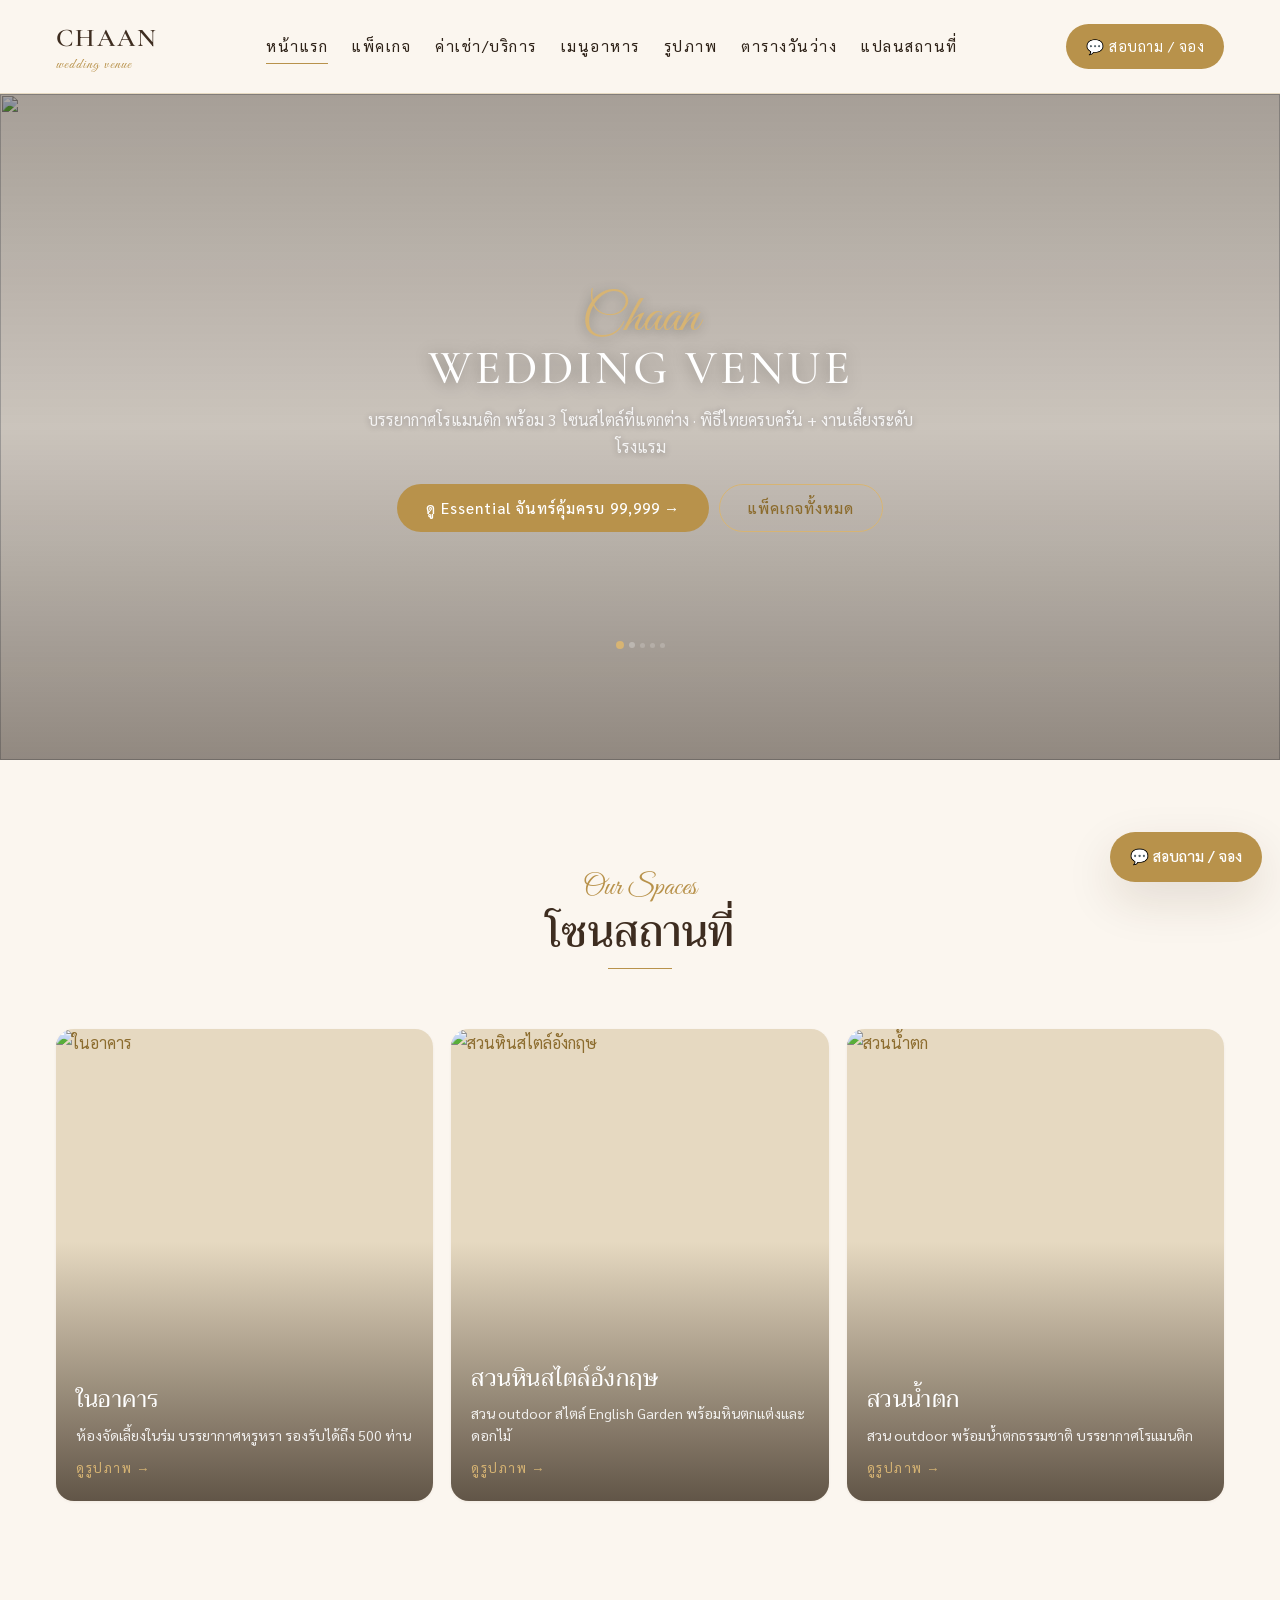
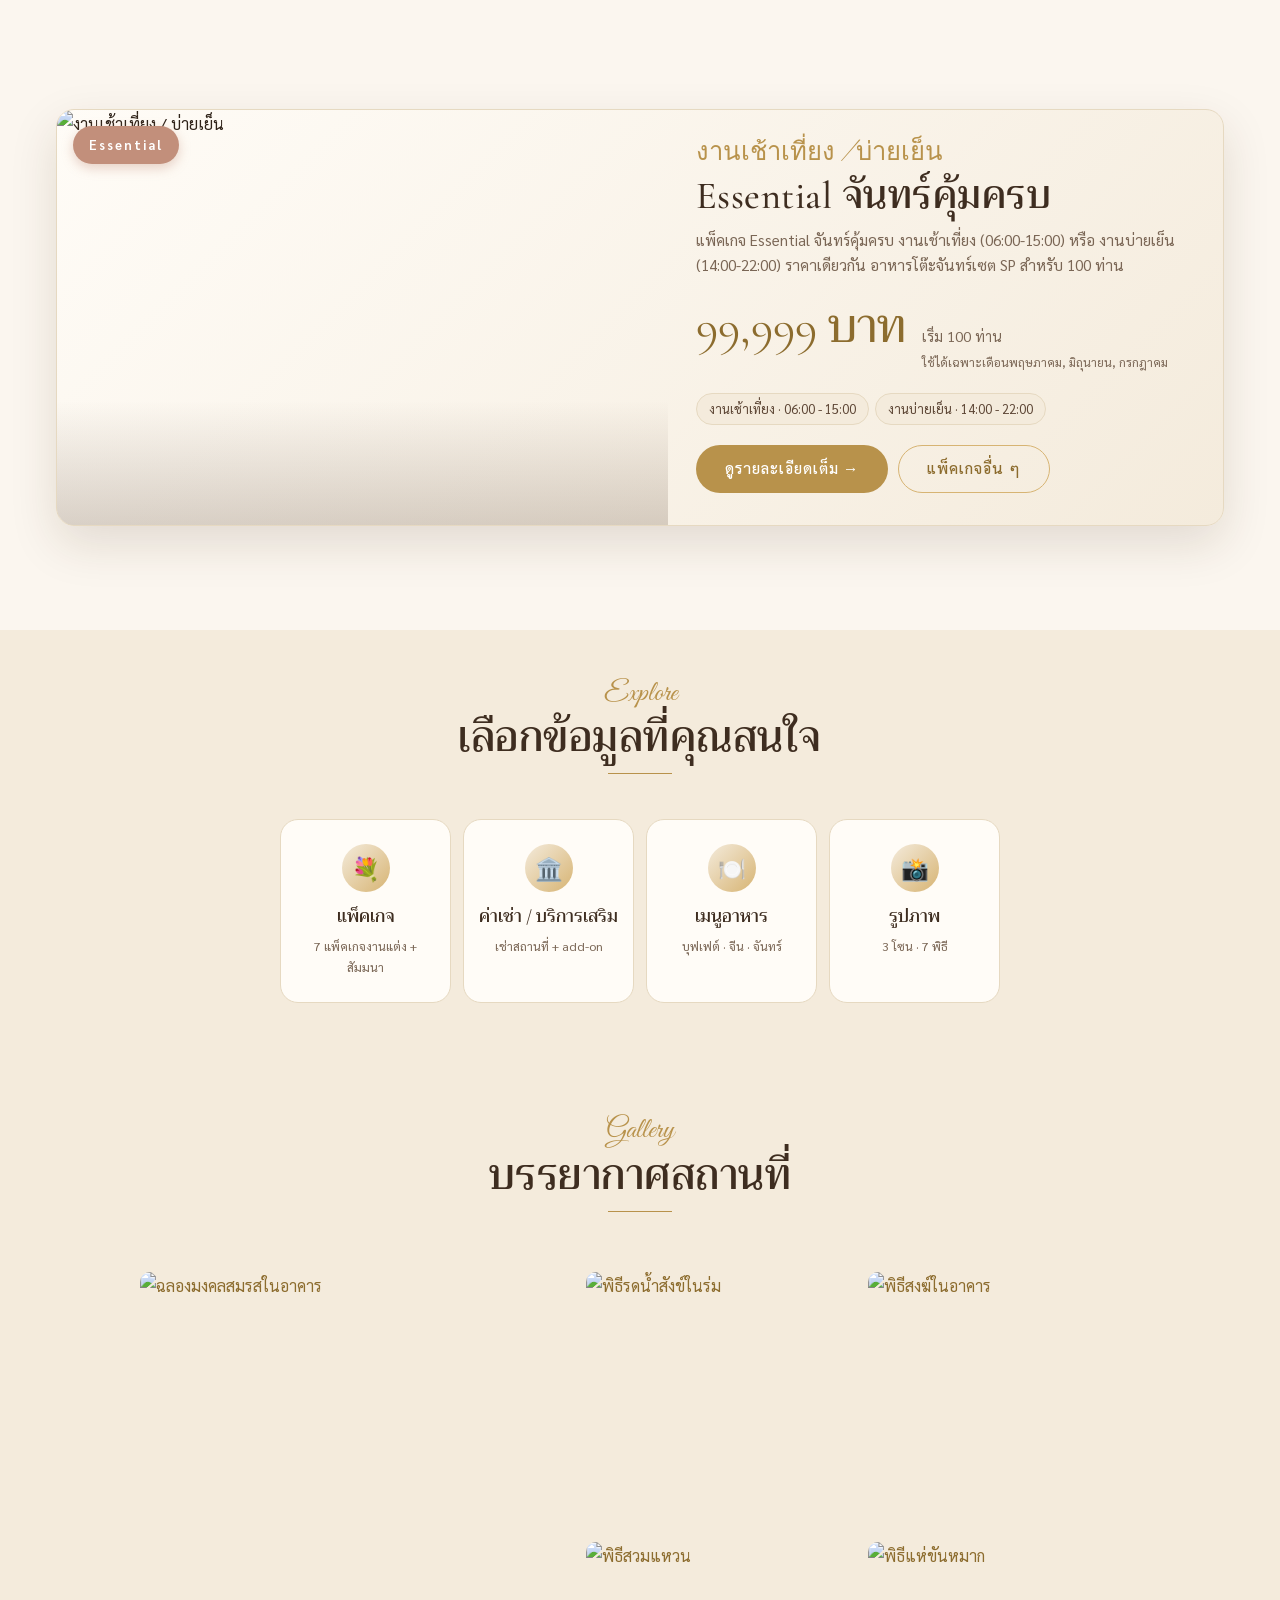
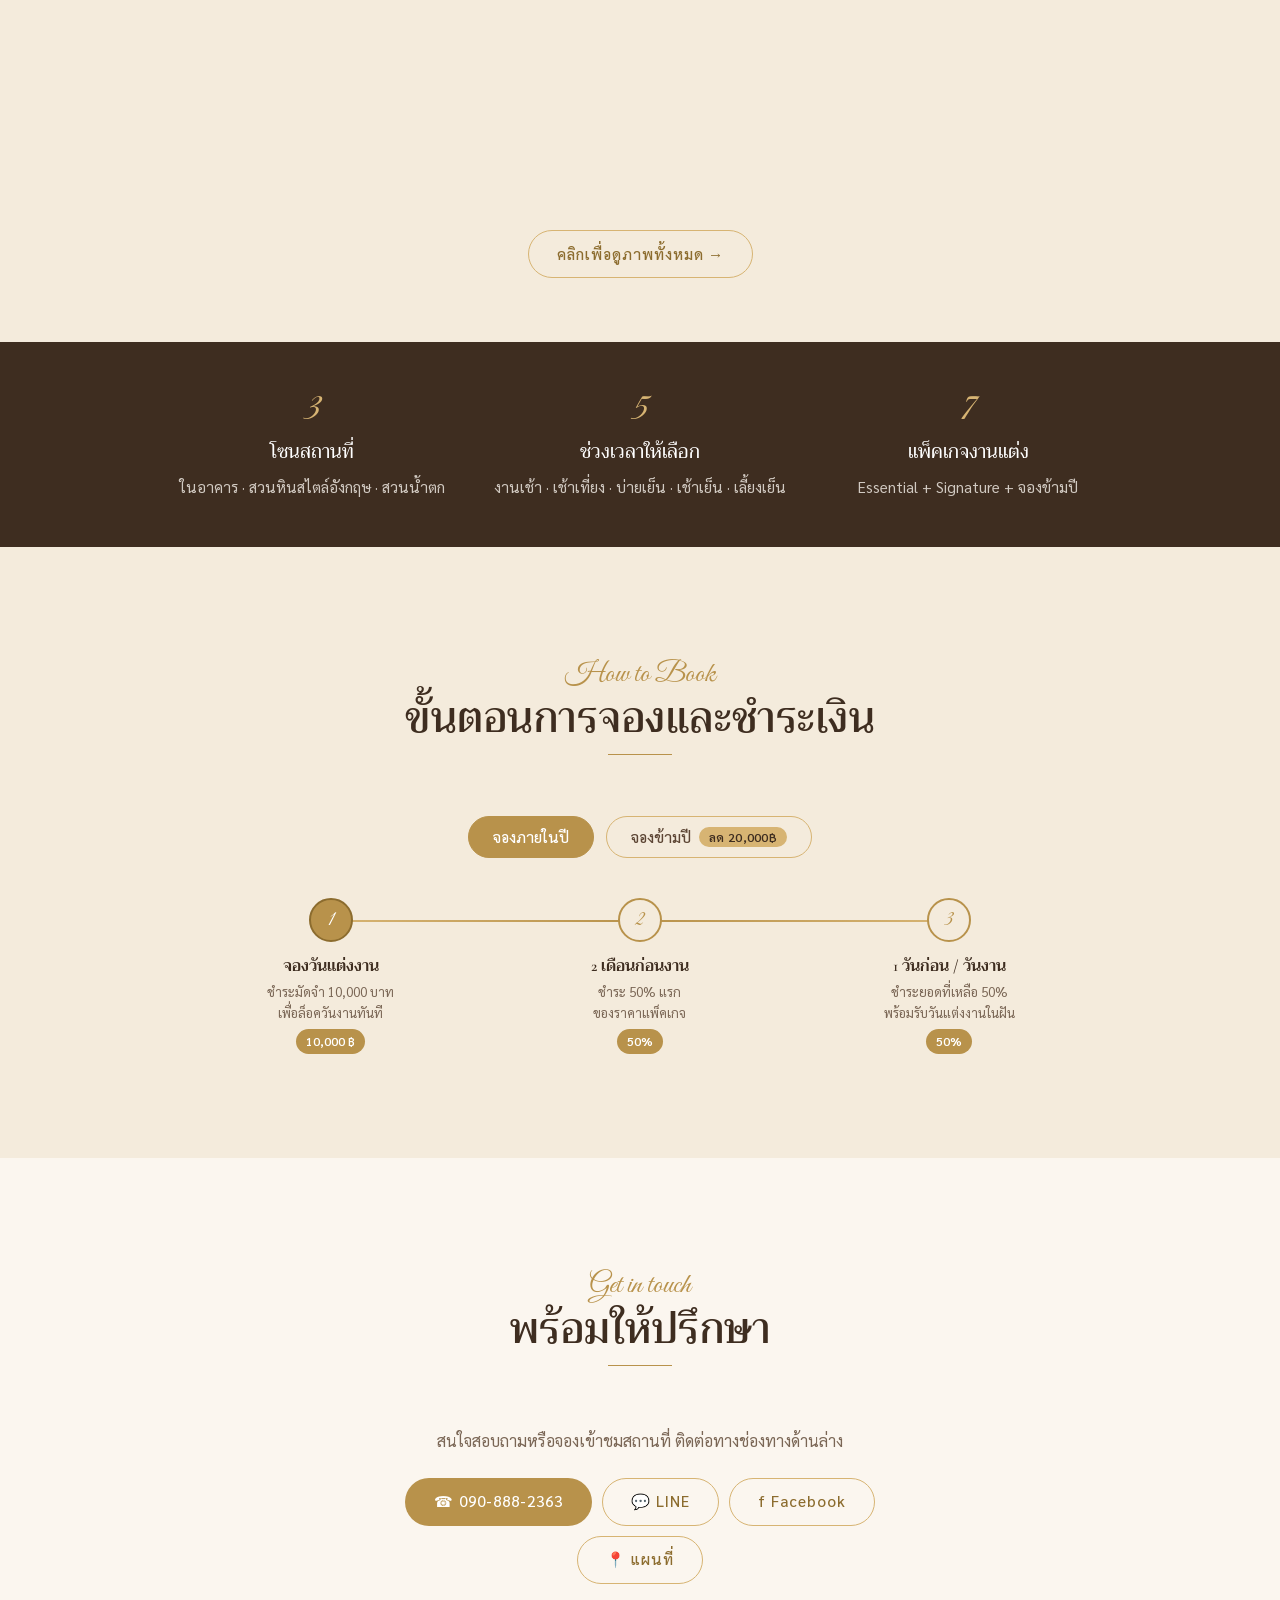
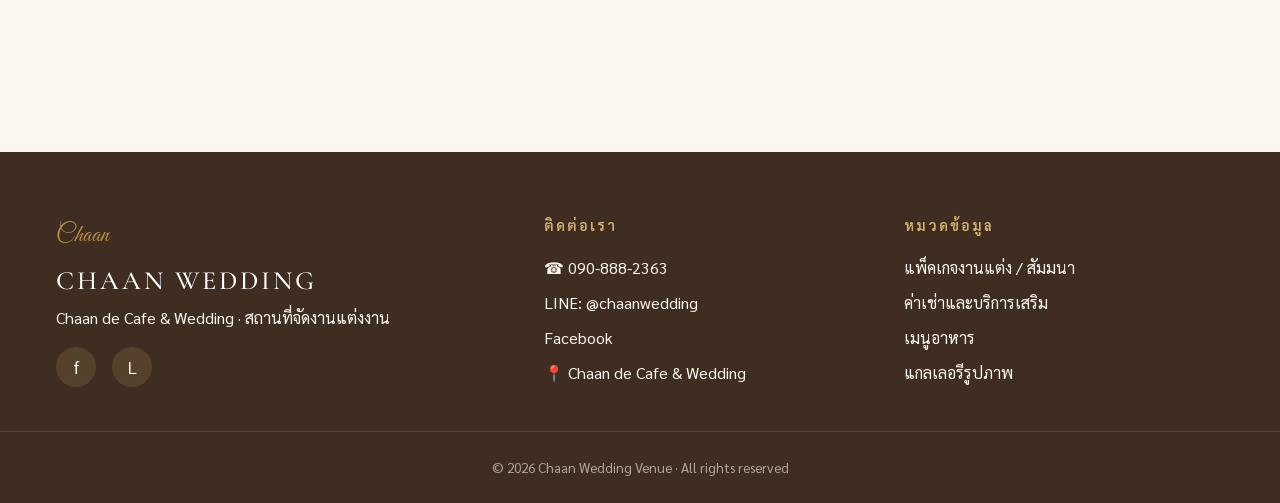
==== index.html @ 17ed9dbc "feat: round 2 — compare table mobile scroll, taller detail hero on mobile, radius tokens, bump v=202" ====
<!doctype html>
<html lang="th" data-base="./">
<head>
<meta charset="utf-8">
<meta name="viewport" content="width=device-width, initial-scale=1">
<title>Chaan Wedding — สถานที่จัดงานแต่งงาน</title>
<meta name="description" content="Chaan de Cafe &amp; Wedding · สถานที่จัดงานแต่งงาน 3 โซน · Essential จันทร์คุ้มครบ 99,999 บาท">
<link rel="preconnect" href="https://fonts.googleapis.com">
<link rel="preconnect" href="https://fonts.gstatic.com" crossorigin>
<link href="https://fonts.googleapis.com/css2?family=Cormorant+Garamond:wght@400;500;600&family=Great+Vibes&family=Sarabun:wght@300;400;500;600&family=Trirong:wght@400;500;600&display=swap" rel="stylesheet">
<link rel="stylesheet" href="./css/style.css?v=20260611b">
<style>
  /* ─── Hero carousel ─── */
  .hero-mini {
    padding: 0;
    text-align: center;
    position: relative;
    overflow: hidden;
    min-height: clamp(520px, 74vh, 700px);
    display: flex;
    flex-direction: column;
    align-items: center;
    justify-content: center;
  }
  /* Carousel track (full bleed behind content) */
  .hero-carousel {
    position: absolute;
    inset: 0;
    z-index: 0;
  }
  .hero-carousel__slides {
    display: flex;
    height: 100%;
    transition: transform 0.7s cubic-bezier(0.4, 0, 0.2, 1);
    will-change: transform;
  }
  .hero-carousel__slide {
    flex: 0 0 100%;
    height: 100%;
    position: relative;
  }
  .hero-carousel__slide img {
    width: 100%; height: 100%;
    object-fit: cover;
    display: block;
    pointer-events: none;
    user-select: none;
  }
  /* Dark overlay so text stays readable */
  .hero-carousel::after {
    content: "";
    position: absolute;
    inset: 0;
    background: linear-gradient(180deg,
      rgba(30,18,8,0.38) 0%,
      rgba(30,18,8,0.22) 50%,
      rgba(30,18,8,0.48) 100%);
    pointer-events: none;
    z-index: 1;
  }
  /* Content layer */
  .hero-mini__content {
    position: relative;
    z-index: 2;
    max-width: 720px;
    margin: 0 auto;
    padding: clamp(80px, 12vh, 110px) 16px clamp(88px, 13vh, 120px);
  }
  .hero-mini__script {
    font-family: var(--font-script);
    font-size: clamp(2.4rem, 6.5vw, 3.4rem);
    color: var(--color-gold-light);
    line-height: 1;
    margin-bottom: -8px;
    text-shadow: 0 2px 12px rgba(0,0,0,0.3);
  }
  .hero-mini h1 {
    font-size: clamp(2rem, 5vw, 3rem);
    letter-spacing: 3px;
    margin-bottom: 8px;
    color: #fff;
    text-shadow: 0 2px 16px rgba(0,0,0,0.35);
  }
  .hero-mini__sub {
    color: rgba(255,255,255,0.85);
    font-size: 1rem;
    max-width: 560px;
    margin: 0 auto 24px;
    text-shadow: 0 1px 6px rgba(0,0,0,0.3);
  }
  .hero-mini__ctas { display:flex; gap: 10px; justify-content: center; flex-wrap: wrap; }
  /* Dot indicators */
  .hero-dots {
    position: relative;
    z-index: 2;
    display: flex;
    justify-content: center;
    align-items: center;
    gap: 5px;
    padding-bottom: 22px;
    margin-top: -8px;
    pointer-events: none; /* clicks pass through to section swipe handler */
  }
  .hero-dot {
    display: block;
    border-radius: 50%;
    background: rgba(255,255,255,0.4);
    cursor: pointer;
    pointer-events: auto;
    border: none;
    padding: 0;
    transition: width 0.35s ease, height 0.35s ease,
                background 0.35s ease, opacity 0.35s ease;
    /* default = distance-2 (smallest) */
    width: 5px; height: 5px;
    opacity: 0.45;
  }
  .hero-dot[data-dist="1"] {
    width: 6px; height: 6px;
    opacity: 0.65;
  }
  .hero-dot[data-dist="0"] {
    width: 8px; height: 8px;
    background: var(--color-gold-light);
    opacity: 1;
  }

  /* ─── Gallery Preview Section ─── */
  .gallery-preview {
    background: var(--color-cream-warm);
    padding: 64px 16px;
  }
  .gallery-preview__grid {
    display: grid;
    gap: 10px;
    grid-template-columns: 1fr 1fr;
    grid-template-rows: 190px 190px;
    max-width: 1000px;
    margin: 32px auto 28px;
  }
  @media (min-width: 640px) {
    .gallery-preview__grid {
      grid-template-columns: 1.6fr 1fr 1fr;
      grid-template-rows: 260px 260px;
    }
  }
  .gallery-preview__item {
    border-radius: var(--radius-md);
    overflow: hidden;
    position: relative;
    cursor: pointer;
  }
  .gallery-preview__item img {
    width: 100%; height: 100%;
    object-fit: cover;
    display: block;
    transition: transform 0.4s ease;
  }
  .gallery-preview__item:hover img { transform: scale(1.05); }
  /* First item spans 2 rows on desktop */
  @media (min-width: 640px) {
    .gallery-preview__item:first-child { grid-row: span 2; }
  }
  .gallery-preview__cta {
    text-align: center;
  }

  /* FEATURED PACKAGE SPOTLIGHT */
  .hot-promo {
    background: linear-gradient(135deg, var(--color-ivory) 0%, var(--color-cream-warm) 100%);
    color: var(--color-text);
    border: 1px solid var(--color-line);
    border-radius: var(--radius-lg);
    overflow: hidden;
    display: grid;
    grid-template-columns: 1fr;
    box-shadow: var(--shadow-lg);
    position: relative;
  }
  .hot-promo__badge {
    position: absolute;
    top: 16px;
    left: 16px;
    z-index: 3;
    background: var(--color-rose);
    color: #fff;
    padding: 8px 16px;
    border-radius: 999px;
    font-size: 0.8rem;
    font-weight: 700;
    letter-spacing: 2px;
    box-shadow: 0 4px 12px rgba(194, 143, 123, 0.4);
  }
  .hot-promo__img { aspect-ratio: 16/10; position: relative; }
  .hot-promo__img img { width: 100%; height: 100%; object-fit: cover; display: block; }
  .hot-promo__img::after {
    content: "";
    position: absolute;
    inset: 0;
    background: linear-gradient(180deg, rgba(92,69,52,0) 70%, rgba(92,69,52,0.22) 100%);
  }
  .hot-promo__body {
    padding: 32px 28px;
    display: flex;
    flex-direction: column;
    justify-content: center;
  }
  .hot-promo__eyebrow {
    font-family: var(--font-script);
    color: var(--color-gold);
    font-size: 1.6rem;
    line-height: 1;
    margin-bottom: 4px;
  }
  .hot-promo__title {
    font-family: var(--font-serif);
    font-size: clamp(1.6rem, 4vw, 2.4rem);
    margin: 0 0 8px;
    color: var(--color-brown-dark);
  }
  .hot-promo__sub {
    color: var(--color-text-muted);
    margin: 0 0 16px;
    font-size: 0.95rem;
  }
  .hot-promo__price-row {
    display: flex;
    align-items: baseline;
    gap: 16px;
    margin: 8px 0 20px;
    flex-wrap: wrap;
  }
  .hot-promo__price {
    font-family: var(--font-serif);
    font-size: clamp(2rem, 5vw, 3rem);
    color: var(--color-gold-dark);
    line-height: 1;
  }
  .hot-promo__price-meta {
    font-size: 0.9rem;
    color: var(--color-text-muted);
  }
  .hot-promo__pills {
    display: flex;
    flex-wrap: wrap;
    gap: 6px;
    margin-bottom: 20px;
  }
  .hot-promo__pill {
    background: var(--color-cream-warm);
    border: 1px solid var(--color-line);
    padding: 4px 12px;
    border-radius: 999px;
    font-size: 0.8rem;
    color: var(--color-brown);
  }
  .hot-promo__ctas { display: flex; gap: 10px; flex-wrap: wrap; }
  @media (min-width: 720px) { .hot-promo { grid-template-columns: 1.1fr 1fr; } .hot-promo__img { aspect-ratio: auto; } }

  /* Category cards (minimal) */
  .cat-grid {
    display: grid;
    grid-template-columns: 1fr 1fr;
    gap: 12px;
    max-width: 720px;
    margin: 0 auto;
  }
  @media (min-width: 720px) { .cat-grid { grid-template-columns: repeat(4, 1fr); } }
  .cat-card {
    display: flex;
    flex-direction: column;
    align-items: center;
    text-align: center;
    padding: 24px 14px;
    background: var(--color-ivory);
    border: 1px solid var(--color-line);
    border-radius: var(--radius-lg);
    transition: all 0.2s ease;
    text-decoration: none;
    color: inherit;
  }
  .cat-card:hover {
    transform: translateY(-3px);
    border-color: var(--color-gold);
    box-shadow: var(--shadow-md);
    color: inherit;
  }
  .cat-card__icon {
    width: 48px; height: 48px;
    display: inline-flex;
    align-items: center;
    justify-content: center;
    background: linear-gradient(135deg, var(--color-cream-warm), var(--color-gold-light));
    border-radius: 50%;
    color: var(--color-brown-dark);
    font-size: 1.4rem;
    margin-bottom: 10px;
  }
  .cat-card__title { font-family: var(--font-serif); font-size: 1.1rem; font-weight: 500; color: var(--color-brown-dark); margin-bottom: 4px; }
  .cat-card__hint { font-size: 0.78rem; color: var(--color-text-muted); margin: 0; }

  .why-strip {
    background: var(--color-brown-dark);
    color: var(--color-cream);
    padding: 48px 16px;
  }
  .why-grid {
    max-width: 960px;
    margin: 0 auto;
    display: grid;
    grid-template-columns: 1fr;
    gap: 24px;
    text-align: center;
  }
  @media (min-width: 640px) { .why-grid { grid-template-columns: repeat(3, 1fr); } }
  .why-num { font-family: var(--font-script); color: var(--color-gold-light); font-size: 2.5rem; line-height: 1; margin-bottom: 6px; }
  .why-h { font-family: var(--font-serif); font-size: 1.2rem; color: #fff; margin-bottom: 6px; }
  .why-p { color: rgba(251, 246, 239, 0.78); font-size: 0.95rem; margin: 0; line-height: 1.6; }

  /* ---------- Booking Steps Timeline ---------- */
  .booking-steps-section { background: var(--color-cream-warm); }

  .booking-tabs {
    display: flex;
    justify-content: center;
    gap: 12px;
    margin-bottom: 40px;
    flex-wrap: wrap;
  }
  .booking-tab {
    display: inline-flex;
    align-items: center;
    gap: 8px;
    padding: 10px 24px;
    border-radius: 999px;
    border: 1.5px solid var(--color-gold-light);
    background: transparent;
    color: var(--color-brown);
    font-family: var(--font-sans);
    font-size: 0.95rem;
    font-weight: 500;
    cursor: pointer;
    transition: all 0.2s ease;
  }
  .booking-tab:hover { border-color: var(--color-gold); color: var(--color-gold-dark); }
  .booking-tab.active { background: var(--color-gold); border-color: var(--color-gold); color: #fff; }
  .tab-badge {
    display: inline-block;
    background: rgba(255,255,255,0.25);
    border-radius: 999px;
    padding: 2px 10px;
    font-size: 0.78rem;
    font-weight: 600;
  }
  .booking-tab:not(.active) .tab-badge { background: var(--color-gold-light); color: var(--color-brown-dark); }

  .booking-note {
    display: flex;
    align-items: flex-start;
    gap: 10px;
    background: rgba(184,146,75,0.10);
    border: 1px solid var(--color-gold-light);
    border-radius: 10px;
    padding: 14px 20px;
    margin-bottom: 40px;
    color: var(--color-brown-dark);
    font-size: 0.92rem;
    line-height: 1.6;
    max-width: 640px;
    margin-left: auto;
    margin-right: auto;
  }
  .booking-note-icon { font-size: 1.2rem; flex-shrink: 0; margin-top: 1px; }

  .timeline-steps {
    display: flex;
    align-items: flex-start;
    position: relative;
    gap: 0;
  }
  .timeline-steps::before {
    content: "";
    position: absolute;
    top: 22px;
    left: calc(100% / 6);
    right: calc(100% / 6);
    height: 2px;
    background: linear-gradient(90deg, var(--color-gold-light), var(--color-gold), var(--color-gold-light));
    z-index: 0;
  }
  .timeline-step {
    flex: 1;
    display: flex;
    flex-direction: column;
    align-items: center;
    text-align: center;
    position: relative;
    z-index: 1;
    padding: 0 8px;
  }
  .step-dot {
    width: 44px;
    height: 44px;
    border-radius: 50%;
    background: var(--color-cream-warm);
    border: 2px solid var(--color-gold);
    display: flex;
    align-items: center;
    justify-content: center;
    margin-bottom: 14px;
    flex-shrink: 0;
  }
  .step-dot span {
    font-family: var(--font-script);
    font-size: 1.3rem;
    color: var(--color-gold);
    line-height: 1;
  }
  .step-dot--highlight { background: var(--color-gold); border-color: var(--color-gold-dark); }
  .step-dot--highlight span { color: #fff; }
  .step-title {
    font-family: var(--font-serif);
    font-size: 1rem;
    color: var(--color-brown-dark);
    font-weight: 600;
    margin-bottom: 5px;
    line-height: 1.3;
  }
  .step-desc { font-size: 0.83rem; color: var(--color-text-muted); line-height: 1.55; }
  .step-tag {
    display: inline-block;
    margin-top: 6px;
    padding: 2px 10px;
    background: var(--color-gold);
    color: #fff;
    border-radius: 999px;
    font-size: 0.75rem;
    font-weight: 600;
  }

  @media (max-width: 639px) {
    .timeline-steps { flex-direction: column; align-items: stretch; }
    .timeline-steps::before {
      top: 0; bottom: 0; left: 22px; right: auto;
      width: 2px; height: auto;
    }
    .timeline-step {
      flex-direction: row;
      text-align: left;
      align-items: flex-start;
      gap: 16px;
      padding: 0 0 28px 0;
    }
    .step-dot { margin-bottom: 0; flex-shrink: 0; }
    .step-content { padding-top: 8px; }
  }
</style>
</head>
<body>

<div id="nav-mount"></div>

<!-- HERO -->
<section class="hero-mini" id="heroSection">
  <!-- Carousel (injected by JS) -->
  <div class="hero-carousel" id="heroCarousel" aria-hidden="true">
    <div class="hero-carousel__slides" id="heroSlides"></div>
  </div>
  <div class="hero-mini__content">
    <div class="hero-mini__script">Chaan</div>
    <h1>WEDDING VENUE</h1>
    <p class="hero-mini__sub" id="heroSub">Chaan de Cafe &amp; Wedding · สถานที่จัดงานแต่งงาน 3 โซน 3 บรรยากาศ</p>
    <div class="hero-mini__ctas">
      <a href="#promo" class="btn btn--primary">ดู Essential จันทร์คุ้มครบ 99,999 →</a>
      <a href="./packages/" class="btn btn--ghost">แพ็คเกจทั้งหมด</a>
    </div>
  </div>
  <!-- Dots -->
  <div class="hero-dots" id="heroDots"></div>
</section>

<!-- VENUE SPACES -->
<section class="section" id="venueSpacesSection" style="display:none;">
  <div class="container">
    <div class="section-title">
      <span class="eyebrow">Our Spaces</span>
      <h2>โซนสถานที่</h2>
    </div>
    <div class="venue-spaces" id="venueSpacesGrid"></div>
  </div>
</section>

<!-- FEATURED PACKAGE SPOTLIGHT -->
<section class="section" id="promo">
  <div class="container">
    <div id="featuredMount" class="loading">กำลังโหลดโปรโมชั่น...</div>
  </div>
</section>

<!-- QUICK NAVIGATION -->
<section class="section--tight" style="background: var(--color-cream-warm);">
  <div class="container">
    <div class="section-title" style="margin-bottom: 24px;">
      <span class="eyebrow">Explore</span>
      <h2>เลือกข้อมูลที่คุณสนใจ</h2>
    </div>
    <div class="cat-grid">
      <a href="./packages/" class="cat-card">
        <span class="cat-card__icon">💐</span>
        <div class="cat-card__title">แพ็คเกจ</div>
        <p class="cat-card__hint">7 แพ็คเกจงานแต่ง + สัมมนา</p>
      </a>
      <a href="./venue-fees.html" class="cat-card">
        <span class="cat-card__icon">🏛️</span>
        <div class="cat-card__title">ค่าเช่า / บริการเสริม</div>
        <p class="cat-card__hint">เช่าสถานที่ + add-on</p>
      </a>
      <a href="./menu/" class="cat-card">
        <span class="cat-card__icon">🍽️</span>
        <div class="cat-card__title">เมนูอาหาร</div>
        <p class="cat-card__hint">บุฟเฟต์ · จีน · จันทร์</p>
      </a>
      <a href="./gallery/" class="cat-card">
        <span class="cat-card__icon">📸</span>
        <div class="cat-card__title">รูปภาพ</div>
        <p class="cat-card__hint">3 โซน · 7 พิธี</p>
      </a>
    </div>
  </div>
</section>

<!-- GALLERY PREVIEW -->
<section class="gallery-preview">
  <div class="container">
    <div class="section-title">
      <span class="eyebrow">Gallery</span>
      <h2>บรรยากาศสถานที่</h2>
    </div>
    <div class="gallery-preview__grid" id="galleryPreviewGrid">
      <!-- Injected by JS -->
    </div>
    <div class="gallery-preview__cta">
      <a href="./gallery/" class="btn btn--ghost">คลิกเพื่อดูภาพทั้งหมด →</a>
    </div>
  </div>
</section>

<!-- WHY US -->
<section class="why-strip">
  <div class="why-grid">
    <div>
      <div class="why-num">3</div>
      <div class="why-h">โซนสถานที่</div>
      <p class="why-p">ในอาคาร · สวนหินสไตล์อังกฤษ · สวนน้ำตก</p>
    </div>
    <div>
      <div class="why-num">5</div>
      <div class="why-h">ช่วงเวลาให้เลือก</div>
      <p class="why-p">งานเช้า · เช้าเที่ยง · บ่ายเย็น · เช้าเย็น · เลี้ยงเย็น</p>
    </div>
    <div>
      <div class="why-num">7</div>
      <div class="why-h">แพ็คเกจงานแต่ง</div>
      <p class="why-p">Essential + Signature + จองข้ามปี</p>
    </div>
  </div>
</section>

<!-- BOOKING STEPS -->
<section class="section booking-steps-section">
  <div class="container" style="max-width: 960px;">
    <div class="section-title">
      <span class="eyebrow">How to Book</span>
      <h2>ขั้นตอนการจองและชำระเงิน</h2>
    </div>

    <!-- Tab switch -->
    <div class="booking-tabs">
      <button class="booking-tab active" data-tab="same-year">จองภายในปี</button>
      <button class="booking-tab" data-tab="cross-year">จองข้ามปี <span class="tab-badge">ลด 20,000฿</span></button>
    </div>

    <!-- จองภายในปี -->
    <div class="booking-timeline" id="tab-same-year">
      <div class="timeline-steps">
        <div class="timeline-step">
          <div class="step-dot step-dot--highlight"><span>1</span></div>
          <div class="step-content">
            <div class="step-title">จองวันแต่งงาน</div>
            <div class="step-desc">ชำระมัดจำ 10,000 บาท<br>เพื่อล็อควันงานทันที</div>
            <span class="step-tag">10,000 ฿</span>
          </div>
        </div>
        <div class="timeline-step">
          <div class="step-dot"><span>2</span></div>
          <div class="step-content">
            <div class="step-title">2 เดือนก่อนงาน</div>
            <div class="step-desc">ชำระ 50% แรก<br>ของราคาแพ็คเกจ</div>
            <span class="step-tag">50%</span>
          </div>
        </div>
        <div class="timeline-step">
          <div class="step-dot"><span>3</span></div>
          <div class="step-content">
            <div class="step-title">1 วันก่อน / วันงาน</div>
            <div class="step-desc">ชำระยอดที่เหลือ 50%<br>พร้อมรับวันแต่งงานในฝัน</div>
            <span class="step-tag">50%</span>
          </div>
        </div>
      </div>
    </div>

    <!-- จองข้ามปี -->
    <div class="booking-timeline" id="tab-cross-year" style="display:none;">
      <div class="booking-note">
        <span class="booking-note-icon">🎁</span>
        <span>จองปีนี้ จัดงานปีหน้า — รับส่วนลดพิเศษ <strong>20,000 บาท</strong> สำหรับแพ็คเกจมาตรฐาน (All Year Long) ทุกรูปแบบ</span>
      </div>
      <div class="timeline-steps">
        <div class="timeline-step">
          <div class="step-dot step-dot--highlight"><span>1</span></div>
          <div class="step-content">
            <div class="step-title">จองวันแต่งงาน</div>
            <div class="step-desc">ชำระมัดจำ 10,000 บาท<br>เพื่อล็อควันงานทันที</div>
            <span class="step-tag">10,000 ฿</span>
          </div>
        </div>
        <div class="timeline-step">
          <div class="step-dot"><span>2</span></div>
          <div class="step-content">
            <div class="step-title">2 เดือนหลังจากจอง</div>
            <div class="step-desc">ชำระ 25%<br>ของราคาแพ็คเกจ</div>
            <span class="step-tag">25%</span>
          </div>
        </div>
        <div class="timeline-step">
          <div class="step-dot"><span>3</span></div>
          <div class="step-content">
            <div class="step-title">2 เดือนก่อนงาน</div>
            <div class="step-desc">ชำระอีก 25%<br>ของราคาแพ็คเกจ</div>
            <span class="step-tag">25%</span>
          </div>
        </div>
        <div class="timeline-step">
          <div class="step-dot"><span>4</span></div>
          <div class="step-content">
            <div class="step-title">1 วันก่อน / วันงาน</div>
            <div class="step-desc">ชำระยอดที่เหลือ 50%<br>พร้อมรับวันแต่งงานในฝัน</div>
            <span class="step-tag">50%</span>
          </div>
        </div>
      </div>
    </div>
  </div>
</section>

<!-- FINAL CTA -->
<section class="section text-center">
  <div class="container" style="max-width: 600px;">
    <div class="section-title">
      <span class="eyebrow">Get in touch</span>
      <h2>พร้อมให้ปรึกษา</h2>
    </div>
    <p style="color: var(--color-text-muted); margin-bottom: 24px;">สนใจสอบถามหรือจองเข้าชมสถานที่ ติดต่อทางช่องทางด้านล่าง</p>
    <div id="finalCtas" style="display:flex; gap:10px; justify-content:center; flex-wrap:wrap;"></div>
  </div>
</section>

<div id="footer-mount"></div>

<script src="./js/common.js?v=20260611b"></script>
<script>
(async function() {
  const data = await CW.mountChrome('home');
  if (!data) return;

  if (data.site?.description) document.getElementById('heroSub').textContent = data.site.description;

  // ── Hero carousel ──
  const allPhotos = data.gallery?.photos || [];
  // Shuffle
  const shuffled = [...allPhotos].sort(() => Math.random() - 0.5);
  const heroPhotos = shuffled.length ? shuffled : [];
  const slidesEl = document.getElementById('heroSlides');
  const dotsEl = document.getElementById('heroDots');
  const MAX_DOTS = 5;
  let heroIdx = 0;
  let heroTimer = null;

  if (heroPhotos.length > 0) {
    // Build slides
    slidesEl.innerHTML = heroPhotos.map(p => `
      <div class="hero-carousel__slide">
        <img src="${CW.escape(p.url)}" alt="${CW.escape(p.caption || '')}" loading="lazy" style="${CW.imgStyle(p)}">
      </div>
    `).join('');

    // Build exactly 5 dot elements (or fewer if < 5 photos)
    const dotCount = Math.min(MAX_DOTS, heroPhotos.length);
    dotsEl.innerHTML = Array.from({ length: dotCount }, (_, i) =>
      `<span class="hero-dot" data-dist="2" data-i="${i}" role="button" aria-label="ภาพที่ ${i+1}"></span>`
    ).join('');

    function updateDots(idx) {
      const total = heroPhotos.length;
      const dc = Math.min(MAX_DOTS, total);
      // Sliding window: keep active dot as centered as possible
      const half = Math.floor(dc / 2);
      let winStart = idx - half;
      winStart = Math.max(0, Math.min(winStart, total - dc));

      dotsEl.querySelectorAll('.hero-dot').forEach((d, di) => {
        const mappedIdx = winStart + di;
        const dist = Math.abs(mappedIdx - idx);
        d.dataset.i = mappedIdx;
        d.dataset.dist = Math.min(dist, 2); // 0=active, 1=adjacent, 2=far
      });
    }

    function goTo(idx) {
      heroIdx = (idx + heroPhotos.length) % heroPhotos.length;
      slidesEl.style.transform = `translateX(-${heroIdx * 100}%)`;
      updateDots(heroIdx);
    }

    dotsEl.addEventListener('click', (e) => {
      const d = e.target.closest('.hero-dot');
      if (!d) return;
      clearInterval(heroTimer);
      goTo(Number(d.dataset.i));
      heroTimer = setInterval(() => goTo(heroIdx + 1), 4500);
    });

    // Auto-advance
    heroTimer = setInterval(() => goTo(heroIdx + 1), 4500);
    goTo(0);

    // ── Swipe / drag support (attached to heroSection so content overlay doesn't block) ──
    const heroSection = document.getElementById('heroSection');
    let touchStartX = 0;
    let touchStartY = 0;
    let isDragging = false;

    heroSection.addEventListener('touchstart', (e) => {
      touchStartX = e.touches[0].clientX;
      touchStartY = e.touches[0].clientY;
      isDragging = false;
    }, { passive: true });

    heroSection.addEventListener('touchmove', (e) => {
      if (!isDragging) {
        const dx = Math.abs(e.touches[0].clientX - touchStartX);
        const dy = Math.abs(e.touches[0].clientY - touchStartY);
        if (dx > dy && dx > 8) isDragging = true;
      }
    }, { passive: true });

    heroSection.addEventListener('touchend', (e) => {
      const dx = e.changedTouches[0].clientX - touchStartX;
      if (isDragging && Math.abs(dx) > 40) {
        clearInterval(heroTimer);
        goTo(heroIdx + (dx < 0 ? 1 : -1));
        heroTimer = setInterval(() => goTo(heroIdx + 1), 4500);
      }
      isDragging = false;
    }, { passive: true });

    // Mouse drag support (desktop)
    let mouseStartX = 0;
    let mouseDown = false;
    heroSection.addEventListener('mousedown', (e) => { mouseStartX = e.clientX; mouseDown = true; });
    heroSection.addEventListener('mouseup', (e) => {
      if (!mouseDown) return;
      mouseDown = false;
      const dx = e.clientX - mouseStartX;
      if (Math.abs(dx) > 40) {
        clearInterval(heroTimer);
        goTo(heroIdx + (dx < 0 ? 1 : -1));
        heroTimer = setInterval(() => goTo(heroIdx + 1), 4500);
      }
    });
    heroSection.addEventListener('mouseleave', () => { mouseDown = false; });
  } else {
    // Fallback: plain gradient background (hide carousel)
    document.getElementById('heroCarousel').style.display = 'none';
    document.getElementById('heroSection').style.background = 'linear-gradient(180deg, #FFFCF7 0%, #FBF6EF 60%, #F4EBDC 100%)';
    document.querySelector('.hero-mini__script').style.color = 'var(--color-gold)';
    document.querySelector('.hero-mini h1').style.color = 'var(--color-brown-dark)';
    document.querySelector('.hero-mini__sub').style.color = 'var(--color-text-muted)';
  }

  // ── Gallery Preview Section ──
  const previewGrid = document.getElementById('galleryPreviewGrid');
  if (previewGrid && allPhotos.length > 0) {
    const previewPhotos = allPhotos.slice(0, 5);
    previewGrid.innerHTML = previewPhotos.map(p => `
      <a href="./gallery/" class="gallery-preview__item">
        <img src="${CW.escape(p.url)}" alt="${CW.escape(p.caption || 'บรรยากาศสถานที่')}" loading="lazy" style="${CW.imgStyle(p)}">
      </a>
    `).join('');
  } else if (previewGrid) {
    previewGrid.closest('section').style.display = 'none';
  }

  // ── Venue spaces (from gallery zones) ──
  const zoneDefs = data.gallery?.zones || [];
  const zoneGrid = document.getElementById('venueSpacesGrid');
  if (zoneGrid && zoneDefs.length) {
    const zoneCards = zoneDefs.map(z => {
      const photo = allPhotos.find(p => p.zone === z.id);
      if (!photo) return '';
      return `
        <a href="./gallery/?zone=${encodeURIComponent(z.id)}" class="venue-space">
          <img src="${CW.escape(photo.url)}" alt="${CW.escape(z.name)}" loading="lazy" style="${CW.imgStyle(photo)}">
          <div class="venue-space__overlay">
            <div class="venue-space__name">${CW.escape(z.name)}</div>
            <p class="venue-space__desc">${CW.escape(z.description || '')}</p>
            <span class="venue-space__link">ดูรูปภาพ →</span>
          </div>
        </a>`;
    }).join('');
    if (zoneCards.trim()) {
      zoneGrid.innerHTML = zoneCards;
      document.getElementById('venueSpacesSection').style.display = '';
    }
  }

  // Featured = the 99,999 promo by default
  const featuredId = data.featuredPackageId;
  const all = [...(data.packages?.wedding || []), ...(data.packages?.seminar || [])];
  const featured = all.find(p => p.id === featuredId) || all[0];
  const featuredMount = document.getElementById('featuredMount');
  if (featured) {
    const cat = CW.findPackageCategory(data, featured.id);
    const primarySlot = featured.availableTimeSlots?.[0] || data.timeSlots?.[cat]?.[0]?.id;
    const season = featured.season === 'low' ? 'low' : 'high';
    const price = featured.basePricing?.[primarySlot]?.[season] ?? 0;
    const guestBase = featured.guestBase || 100;
    const slots = (data.timeSlots?.[cat] || []).filter(s => (featured.availableTimeSlots || []).includes(s.id));

    const isSignature = featured.tier === 'signature' || featured.id.startsWith('signature_');
    const tierLabel = isSignature ? 'Signature \u0E08\u0E31\u0E19\u0E17\u0E23\u0E4C\u0E04\u0E23\u0E1A\u0E40\u0E04\u0E23\u0E37\u0E48\u0E2D\u0E07' : 'Essential \u0E08\u0E31\u0E19\u0E17\u0E23\u0E4C\u0E04\u0E38\u0E49\u0E21\u0E04\u0E23\u0E1A';

    featuredMount.classList.remove('loading');
    featuredMount.innerHTML = `
      <div class="hot-promo">
        <span class="hot-promo__badge">${isSignature ? 'Signature' : 'Essential'}</span>
        <div class="hot-promo__img"><img src="${CW.escape(featured.image)}" alt="${CW.escape(featured.name)}" style="${CW.imgStyle(featured)}"></div>
        <div class="hot-promo__body">
          <span class="hot-promo__eyebrow">${CW.escape(featured.name)}</span>
          <h2 class="hot-promo__title">${tierLabel}</h2>
          <p class="hot-promo__sub">${CW.escape(featured.longDescription || featured.shortDescription || '')}</p>
          <div class="hot-promo__price-row">
            <div class="hot-promo__price">${CW.fmtBaht(price)}</div>
            <div class="hot-promo__price-meta">
              เริ่ม ${guestBase} ท่าน<br>
              <small>${CW.escape(featured.notes || '').split('·')[0]}</small>
            </div>
          </div>
          <div class="hot-promo__pills">
            ${slots.map(s => `<span class="hot-promo__pill">${CW.escape(s.name)} · ${CW.escape(s.hours)}</span>`).join('')}
          </div>
          <div class="hot-promo__ctas">
            <a href="./packages/detail.html?id=${encodeURIComponent(featured.id)}" class="btn btn--primary">ดูรายละเอียดเต็ม →</a>
            <a href="./packages/" class="btn btn--ghost">แพ็คเกจอื่น ๆ</a>
          </div>
        </div>
      </div>
    `;
  } else {
    featuredMount.innerHTML = '<div class="empty-state">ยังไม่มีโปรโมชั่น</div>';
  }

  // Final CTAs
  const c = data.site?.contact || {};
  const ctas = [];
  if (c.phone) ctas.push(`<a href="tel:${CW.escape(c.phone.replace(/[^\d+]/g, ''))}" class="btn btn--primary">☎ ${CW.escape(c.phone)}</a>`);
  if (c.line) {
    const url = c.line.startsWith('http') ? c.line : `https://line.me/R/ti/p/${encodeURIComponent(c.line)}`;
    ctas.push(`<a href="${CW.escape(url)}" class="btn btn--ghost" target="_blank">💬 LINE</a>`);
  }
  if (c.facebook) ctas.push(`<a href="${CW.escape(c.facebook)}" class="btn btn--ghost" target="_blank">f Facebook</a>`);
  if (c.mapLink) ctas.push(`<a href="${CW.escape(c.mapLink)}" class="btn btn--ghost" target="_blank">📍 แผนที่</a>`);
  document.getElementById('finalCtas').innerHTML = ctas.join('');

  // ── Booking tab switching ──
  document.querySelectorAll('.booking-tab').forEach(btn => {
    btn.addEventListener('click', () => {
      document.querySelectorAll('.booking-tab').forEach(b => b.classList.remove('active'));
      btn.classList.add('active');
      const tab = btn.dataset.tab;
      document.querySelectorAll('.booking-timeline').forEach(el => el.style.display = 'none');
      const target = document.getElementById('tab-' + tab);
      if (target) target.style.display = '';
    });
  });

})();
</script>
</body>
</html>
---- css/style.css ----
/* ============================================
   Chaan Wedding — Elegant Classic Theme
   Mobile-first, cream / gold / brown palette
   ============================================ */

:root {
  /* Brand palette */
  --color-cream: #FBF6EF;
  --color-cream-warm: #F4EBDC;
  --color-ivory: #FFFCF7;
  --color-gold: #B8924B;
  --color-gold-dark: #8C6C2E;
  --color-gold-light: #D7B473;
  --color-brown: #5C4534;
  --color-brown-dark: #3E2D20;
  --color-text: #2E2218;
  --color-text-muted: #7A6655;
  --color-line: #E6D9C1;
  --color-rose: #C28F7B;
  --color-error: #B0413E;
  --color-success: #6B8E5A;

  /* Typography */
  --font-serif: "Cormorant Garamond", "Trirong", Georgia, "Times New Roman", serif;
  --font-sans:  "Sarabun", "Inter", -apple-system, BlinkMacSystemFont, "Segoe UI", Roboto, sans-serif;
  --font-script: "Great Vibes", "Pinyon Script", cursive;

  /* Spacing */
  --space-xs: 4px;
  --space-sm: 8px;
  --space-md: 16px;
  --space-lg: 24px;
  --space-xl: 40px;
  --space-2xl: 64px;

  /* Radius */
  --radius-sm: 4px;
  --radius-md: 10px;
  --radius-lg: 18px;

  /* Shadows */
  --shadow-sm: 0 1px 3px rgba(60, 38, 16, 0.06);
  --shadow-md: 0 6px 22px rgba(60, 38, 16, 0.09);
  --shadow-lg: 0 18px 48px rgba(60, 38, 16, 0.13);

  /* Layout */
  --max-w: 1200px;
  --space-section: clamp(64px, 9vw, 104px);
}

* {
  box-sizing: border-box;
}

html {
  scroll-behavior: smooth;
}

body {
  margin: 0;
  font-family: var(--font-sans);
  color: var(--color-text);
  background: var(--color-cream);
  line-height: 1.7;
  -webkit-font-smoothing: antialiased;
  font-size: 16px;
}

h1, h2, h3, h4 {
  font-family: var(--font-serif);
  color: var(--color-brown-dark);
  font-weight: 500;
  line-height: 1.25;
  margin: 0 0 0.5em;
  letter-spacing: 0.5px;
}

h1 { font-size: clamp(2.2rem, 6vw, 3.6rem); }
h2 { font-size: clamp(1.7rem, 4.2vw, 2.6rem); }
h3 { font-size: clamp(1.25rem, 3vw, 1.65rem); }
h4 { font-size: 1.1rem; }

p { margin: 0 0 1em; }

a {
  color: var(--color-gold-dark);
  text-decoration: none;
  transition: color 0.2s ease;
}
a:hover { color: var(--color-brown); }

img { max-width: 100%; height: auto; display: block; }

.script {
  font-family: var(--font-script);
  color: var(--color-gold);
  font-weight: 400;
}

/* ---------- Layout helpers ---------- */
.container {
  width: 100%;
  max-width: var(--max-w);
  margin: 0 auto;
  padding: 0 var(--space-md);
}

.section {
  padding: var(--space-section) 0;
}
.section--tight { padding: var(--space-xl) 0; }

.section-title {
  text-align: center;
  margin-bottom: var(--space-xl);
}
.section-title .eyebrow {
  display: block;
  font-family: var(--font-script);
  font-size: 1.8rem;
  color: var(--color-gold);
  margin-bottom: -0.2em;
}
.section-title h2 {
  position: relative;
  display: inline-block;
}
.section-title h2::after {
  content: "";
  display: block;
  width: 64px;
  height: 1px;
  background: var(--color-gold);
  margin: var(--space-sm) auto 0;
}

.divider-ornament {
  display: flex;
  align-items: center;
  justify-content: center;
  gap: 12px;
  color: var(--color-gold);
  margin: var(--space-lg) 0;
}
.divider-ornament::before,
.divider-ornament::after {
  content: "";
  height: 1px;
  width: 60px;
  background: var(--color-gold-light);
}

/* ---------- Navigation ---------- */
.nav {
  position: sticky;
  top: 0;
  z-index: 50;
  background: rgba(251, 246, 239, 0.97);
  backdrop-filter: blur(10px);
  border-bottom: 1px solid var(--color-line);
}
.nav__inner {
  max-width: var(--max-w);
  margin: 0 auto;
  padding: var(--space-md);
  display: flex;
  align-items: center;
  justify-content: space-between;
  gap: var(--space-md);
}
.nav__logo {
  font-family: var(--font-serif);
  font-size: 1.6rem;
  color: var(--color-brown-dark);
  font-weight: 600;
  letter-spacing: 2px;
  text-decoration: none;
}
.nav__logo small {
  display: block;
  font-family: var(--font-script);
  font-size: 0.95rem;
  color: var(--color-gold);
  font-weight: 400;
  letter-spacing: 1px;
  margin-top: -8px;
}
.nav__links {
  display: none;
  gap: var(--space-lg);
  align-items: center;
}
.nav__links a {
  font-size: 0.95rem;
  color: var(--color-text);
  text-transform: uppercase;
  letter-spacing: 1.5px;
  position: relative;
  padding: 4px 0;
}
.nav__links a::after {
  content: "";
  position: absolute;
  bottom: 0;
  left: 0;
  right: 0;
  height: 1px;
  background: var(--color-gold);
  transform: scaleX(0);
  transition: transform 0.2s ease;
}
.nav__links a:hover::after,
.nav__links a.active::after { transform: scaleX(1); }

.nav__toggle {
  display: flex;
  flex-direction: column;
  justify-content: space-between;
  width: 30px;
  height: 22px;
  background: transparent;
  border: none;
  cursor: pointer;
  padding: 0;
}
.nav__toggle span {
  display: block;
  height: 2px;
  background: var(--color-brown-dark);
  border-radius: 1px;
}
.nav__mobile {
  display: none;
  border-top: 1px solid var(--color-line);
  background: var(--color-cream);
  padding: var(--space-md);
}
.nav__mobile.open { display: block; }
.nav__mobile a {
  display: block;
  padding: 12px 0;
  color: var(--color-text);
  border-bottom: 1px solid var(--color-line);
  text-transform: uppercase;
  letter-spacing: 1.5px;
  font-size: 0.95rem;
}
.nav__mobile a:last-child { border-bottom: none; }

@media (min-width: 900px) {
  .nav__links { display: flex; }
  .nav__toggle { display: none; }
  .nav__mobile { display: none !important; }
}

/* ---------- Hero ---------- */
.hero {
  position: relative;
  min-height: 78vh;
  display: flex;
  align-items: center;
  justify-content: center;
  text-align: center;
  color: #FFFCF7;
  padding: var(--space-2xl) var(--space-md);
  background-size: cover;
  background-position: center;
  background-color: #2E2218;
}
.hero::before {
  content: "";
  position: absolute;
  inset: 0;
  background: linear-gradient(180deg, rgba(46,34,24,0.35) 0%, rgba(46,34,24,0.55) 100%);
}
.hero__content {
  position: relative;
  max-width: 720px;
  z-index: 2;
}
.hero__eyebrow {
  font-family: var(--font-script);
  font-size: clamp(2rem, 5vw, 2.8rem);
  color: var(--color-gold-light);
  margin-bottom: -0.2em;
  display: block;
}
.hero h1 {
  color: var(--color-ivory);
  margin-bottom: var(--space-md);
}
.hero p { font-size: 1.1rem; opacity: 0.95; }

/* ---------- Buttons ---------- */
.btn {
  display: inline-flex;
  align-items: center;
  justify-content: center;
  gap: 8px;
  padding: 14px 28px;
  min-height: 48px;
  border-radius: 999px;
  font-family: var(--font-sans);
  font-size: 0.95rem;
  font-weight: 500;
  letter-spacing: 1px;
  cursor: pointer;
  transition: all 0.2s ease;
  border: 1px solid transparent;
  text-decoration: none;
  line-height: 1;
}
.btn--primary {
  background: var(--color-gold);
  color: #fff;
}
.btn--primary:hover {
  background: var(--color-gold-dark);
  color: #fff;
  transform: translateY(-1px);
  box-shadow: var(--shadow-md);
}
.btn--ghost {
  background: transparent;
  border-color: var(--color-gold-light);
  color: var(--color-gold-dark);
}
.btn--ghost:hover {
  background: var(--color-gold);
  color: #fff;
}
.btn--light {
  background: rgba(255,255,255,0.15);
  border-color: rgba(255,255,255,0.4);
  color: #fff;
  backdrop-filter: blur(6px);
}
.btn--light:hover {
  background: #fff;
  color: var(--color-brown-dark);
}
.btn--block { width: 100%; }
.btn--sm { padding: 8px 16px; font-size: 0.85rem; }

/* ---------- Cards ---------- */
.card {
  background: var(--color-ivory);
  border-radius: var(--radius-lg);
  overflow: hidden;
  box-shadow: var(--shadow-sm);
  transition: transform 0.25s ease, box-shadow 0.25s ease;
  display: flex;
  flex-direction: column;
}
.card:hover {
  transform: translateY(-4px);
  box-shadow: var(--shadow-lg);
}
.card__img {
  aspect-ratio: 16 / 10;
  overflow: hidden;
  background: var(--color-line);
}
.card__img img {
  width: 100%;
  height: 100%;
  object-fit: cover;
  transition: transform 0.4s ease;
}
.card:hover .card__img img { transform: scale(1.05); }
.card__body {
  padding: clamp(20px, 3vw, 30px);
  display: flex;
  flex-direction: column;
  flex: 1;
}
.card__tag {
  display: inline-block;
  font-size: 0.75rem;
  color: var(--color-gold-dark);
  background: var(--color-cream-warm);
  border: 1px solid var(--color-line);
  padding: 4px 10px;
  border-radius: 999px;
  letter-spacing: 1px;
  margin-bottom: var(--space-sm);
  align-self: flex-start;
}
.card__title { margin-bottom: 6px; }
.card__subtitle {
  color: var(--color-gold-dark);
  font-style: italic;
  margin-bottom: var(--space-sm);
  font-size: 0.95rem;
}
.card__desc {
  color: var(--color-text-muted);
  font-size: 0.95rem;
  margin-bottom: var(--space-md);
  flex: 1;
}
.card__price {
  font-family: var(--font-serif);
  font-size: 1.4rem;
  color: var(--color-brown-dark);
}
.card__price small {
  color: var(--color-text-muted);
  font-size: 0.85rem;
  font-family: var(--font-sans);
  display: block;
  margin-top: 2px;
}
.card__actions {
  margin-top: var(--space-md);
  display: flex;
  gap: var(--space-sm);
}

/* ---------- Grid ---------- */
.grid {
  display: grid;
  gap: var(--space-lg);
  grid-template-columns: 1fr;
}
@media (min-width: 640px)  { .grid--2 { grid-template-columns: 1fr 1fr; } }
@media (min-width: 900px)  { .grid--3 { grid-template-columns: repeat(3, 1fr); } .grid--auto { grid-template-columns: repeat(auto-fill, minmax(280px, 1fr)); } }
@media (min-width: 900px)  { .grid--4 { grid-template-columns: repeat(4, 1fr); } }
.grid--auto { grid-template-columns: repeat(auto-fill, minmax(260px, 1fr)); }

/* ---------- Featured banner ---------- */
.featured {
  background: linear-gradient(135deg, var(--color-cream-warm) 0%, var(--color-ivory) 100%);
  border-radius: var(--radius-lg);
  overflow: hidden;
  display: grid;
  grid-template-columns: 1fr;
  box-shadow: var(--shadow-md);
}
.featured__img { aspect-ratio: 16 / 11; }
.featured__img img { width: 100%; height: 100%; object-fit: cover; }
.featured__body { padding: var(--space-xl); }
.featured__eyebrow {
  text-transform: uppercase;
  letter-spacing: 3px;
  color: var(--color-gold-dark);
  font-size: 0.85rem;
  font-weight: 600;
}
.featured__price {
  font-family: var(--font-serif);
  font-size: 2rem;
  color: var(--color-brown-dark);
  margin: var(--space-md) 0;
}
.featured__price small {
  font-family: var(--font-sans);
  font-size: 0.85rem;
  color: var(--color-text-muted);
  display: block;
}
@media (min-width: 900px) {
  .featured { grid-template-columns: 1.1fr 1fr; align-items: stretch; }
  .featured__img { aspect-ratio: 4 / 3; }
}

/* ---------- Breadcrumb ---------- */
.breadcrumb {
  font-size: 0.85rem;
  color: var(--color-text-muted);
  margin-bottom: var(--space-md);
  text-transform: uppercase;
  letter-spacing: 1px;
}
.breadcrumb a { color: var(--color-gold-dark); }
.breadcrumb span { margin: 0 8px; color: var(--color-line); }

/* ---------- Detail page ---------- */
.detail-hero {
  position: relative;
  aspect-ratio: 21 / 9;
  min-height: clamp(300px, 42vh, 480px);
  background: var(--color-line);
  overflow: hidden;
}
@media (max-width: 639px) {
  .detail-hero { aspect-ratio: 4 / 3; min-height: 0; }
}
.detail-hero img { width: 100%; height: 100%; object-fit: cover; }
.detail-hero__overlay {
  position: absolute;
  inset: 0;
  background: linear-gradient(180deg, transparent 0%, rgba(46,34,24,0.7) 100%);
  display: flex;
  align-items: flex-end;
  padding: clamp(20px, 4vw, 40px);
  color: #fff;
}
.detail-hero__overlay h1 { color: #fff; }
.detail-hero__overlay .eyebrow {
  color: var(--color-gold-light);
  letter-spacing: 2px;
  text-transform: uppercase;
  font-size: 0.85rem;
}

.detail-grid {
  display: grid;
  grid-template-columns: 1fr;
  gap: var(--space-xl);
}
@media (min-width: 900px) {
  .detail-grid { grid-template-columns: 1.6fr 1fr; }
}

.panel {
  background: var(--color-ivory);
  border: 1px solid var(--color-line);
  border-radius: var(--radius-lg);
  padding: var(--space-lg);
  margin-bottom: var(--space-lg);
}
.panel h3 {
  display: flex;
  align-items: center;
  gap: 10px;
  padding-bottom: var(--space-sm);
  border-bottom: 1px solid var(--color-line);
  margin-bottom: var(--space-md);
}
.panel h3 .num {
  display: inline-flex;
  align-items: center;
  justify-content: center;
  width: 28px;
  height: 28px;
  border-radius: 999px;
  background: var(--color-gold);
  color: #fff;
  font-family: var(--font-sans);
  font-size: 0.85rem;
}

.list-check {
  list-style: none;
  padding: 0;
  margin: 0;
}
.list-check li {
  padding: 8px 0 8px 28px;
  position: relative;
  border-bottom: 1px dashed var(--color-line);
}
.list-check li:last-child { border-bottom: none; }
.list-check li::before {
  content: "✦";
  position: absolute;
  left: 0;
  top: 8px;
  color: var(--color-gold);
}

/* Price summary box (sticky on desktop) */
.price-box {
  position: sticky;
  top: 80px;
  background: linear-gradient(160deg, var(--color-brown-dark) 0%, var(--color-brown) 100%);
  color: #fff;
  border-radius: var(--radius-lg);
  padding: var(--space-lg);
  box-shadow: var(--shadow-lg);
}
.price-box h4 {
  color: var(--color-gold-light);
  font-family: var(--font-script);
  font-size: 1.4rem;
  margin-bottom: var(--space-sm);
}
.price-box .price-num {
  font-family: var(--font-serif);
  font-size: 2.4rem;
  margin: var(--space-sm) 0;
  color: #fff;
}
.price-box .price-meta {
  font-size: 0.9rem;
  opacity: 0.85;
  margin-bottom: var(--space-md);
}
.price-box hr {
  border: none;
  border-top: 1px solid rgba(255,255,255,0.15);
  margin: var(--space-md) 0;
}
.price-box label {
  display: flex;
  align-items: center;
  gap: 10px;
  padding: 6px 0;
  cursor: pointer;
  font-size: 0.9rem;
}
.price-box input[type="checkbox"] {
  accent-color: var(--color-gold-light);
  width: 16px;
  height: 16px;
}
.price-box .ritual-deduct {
  margin-left: auto;
  color: var(--color-gold-light);
  font-size: 0.85rem;
}

/* Select / form */
.field {
  display: flex;
  flex-direction: column;
  margin-bottom: var(--space-md);
}
.field label {
  font-size: 0.9rem;
  color: var(--color-text-muted);
  text-transform: uppercase;
  letter-spacing: 1px;
  margin-bottom: 6px;
}
select, input[type="text"], input[type="number"], input[type="email"], input[type="url"], textarea {
  width: 100%;
  padding: 12px 14px;
  font-size: 1rem;
  font-family: var(--font-sans);
  border: 1px solid var(--color-line);
  border-radius: var(--radius-md);
  background: var(--color-ivory);
  color: var(--color-text);
  transition: border-color 0.15s ease;
}
select:focus, input:focus, textarea:focus {
  outline: none;
  border-color: var(--color-gold);
}
textarea { min-height: 90px; resize: vertical; }

/* Inline price toggle (season) */
.toggle {
  display: inline-flex;
  border: 1px solid var(--color-gold-light);
  border-radius: 999px;
  padding: 3px;
  background: var(--color-cream);
  margin-bottom: var(--space-md);
}
.toggle button {
  border: none;
  background: transparent;
  padding: 8px 16px;
  font-size: 0.85rem;
  border-radius: 999px;
  cursor: pointer;
  font-family: var(--font-sans);
  color: var(--color-text-muted);
  letter-spacing: 0.5px;
}
.toggle button.active {
  background: var(--color-gold);
  color: #fff;
}

/* ---------- Tables ---------- */
.t {
  width: 100%;
  border-collapse: collapse;
  font-size: 0.95rem;
}
.t th, .t td {
  text-align: left;
  padding: 12px 10px;
  border-bottom: 1px solid var(--color-line);
}
.t th {
  font-family: var(--font-serif);
  font-weight: 500;
  color: var(--color-brown-dark);
  background: var(--color-cream-warm);
}
.t td.num { text-align: right; font-variant-numeric: tabular-nums; }

/* ---------- Gallery ---------- */
.gallery-filters {
  display: flex;
  flex-wrap: wrap;
  gap: 8px;
  margin-bottom: var(--space-lg);
}
.chip {
  background: var(--color-ivory);
  border: 1px solid var(--color-line);
  border-radius: 999px;
  padding: 8px 16px;
  font-size: 0.85rem;
  cursor: pointer;
  font-family: var(--font-sans);
  color: var(--color-text);
  transition: all 0.15s ease;
  letter-spacing: 0.5px;
}
.chip:hover { border-color: var(--color-gold); }
.chip.active {
  background: var(--color-gold);
  color: #fff;
  border-color: var(--color-gold);
}

.gallery-grid {
  display: grid;
  grid-template-columns: repeat(2, 1fr);
  gap: 8px;
}
@media (min-width: 640px) { .gallery-grid { grid-template-columns: repeat(3, 1fr); gap: 12px; } }
@media (min-width: 900px) { .gallery-grid { grid-template-columns: repeat(4, 1fr); } }

.photo {
  position: relative;
  aspect-ratio: 1;
  background: var(--color-line);
  overflow: hidden;
  border-radius: var(--radius-md);
  cursor: pointer;
}
.photo img {
  width: 100%;
  height: 100%;
  object-fit: cover;
  transition: transform 0.3s ease;
}
.photo:hover img { transform: scale(1.04); }
.photo__cap {
  position: absolute;
  bottom: 0; left: 0; right: 0;
  background: linear-gradient(180deg, transparent, rgba(46,34,24,0.78));
  color: #fff;
  padding: 12px 10px 8px;
  font-size: 0.8rem;
  opacity: 0;
  transition: opacity 0.2s ease;
}
.photo:hover .photo__cap { opacity: 1; }

.lightbox {
  position: fixed;
  inset: 0;
  background: rgba(20, 14, 8, 0.94);
  z-index: 100;
  display: none;
  align-items: center;
  justify-content: center;
  padding: var(--space-md);
}
.lightbox.open { display: flex; }
.lightbox img {
  max-width: 92vw;
  max-height: 88vh;
  border-radius: var(--radius-md);
}
.lightbox__close {
  position: absolute;
  top: 20px; right: 20px;
  background: rgba(255,255,255,0.15);
  color: #fff;
  border: 1px solid rgba(255,255,255,0.3);
  border-radius: 999px;
  width: 44px; height: 44px;
  font-size: 1.5rem;
  cursor: pointer;
}

/* ---------- Footer ---------- */
.footer {
  background: var(--color-brown-dark);
  color: var(--color-cream);
  padding: var(--space-2xl) 0 var(--space-lg);
  margin-top: var(--space-2xl);
}
.footer__grid {
  max-width: var(--max-w);
  margin: 0 auto;
  padding: 0 var(--space-md);
  display: grid;
  grid-template-columns: 1fr;
  gap: var(--space-xl);
}
@media (min-width: 640px) { .footer__grid { grid-template-columns: 1fr 1fr; } }
@media (min-width: 900px) { .footer__grid { grid-template-columns: 1.4fr 1fr 1fr; } }
.footer h4 {
  color: var(--color-gold-light);
  text-transform: uppercase;
  letter-spacing: 2px;
  font-family: var(--font-sans);
  font-size: 0.9rem;
  font-weight: 600;
  margin-bottom: var(--space-md);
}
.footer a { color: var(--color-cream); display: block; padding: 4px 0; }
.footer a:hover { color: var(--color-gold-light); }
.footer__brand h3 {
  color: #fff;
  margin-bottom: 6px;
  letter-spacing: 3px;
}
.footer__brand .script { display: block; font-size: 1.5rem; margin-bottom: var(--space-sm); }
.footer__bottom {
  border-top: 1px solid rgba(255,255,255,0.1);
  text-align: center;
  padding-top: var(--space-lg);
  margin-top: var(--space-xl);
  font-size: 0.85rem;
  color: rgba(251, 246, 239, 0.6);
}
.contact-icons {
  display: flex;
  gap: var(--space-md);
  margin-top: var(--space-md);
}
.contact-icons a {
  display: inline-flex;
  align-items: center;
  justify-content: center;
  width: 40px; height: 40px;
  border-radius: 50%;
  background: rgba(216, 180, 115, 0.15);
  font-size: 1.1rem;
  padding: 0;
}
.contact-icons a:hover {
  background: var(--color-gold);
  color: #fff;
}

/* ---------- Floating CTA ---------- */
.fab-contact {
  position: fixed;
  right: 18px;
  bottom: 18px;
  z-index: 60;
  background: var(--color-gold);
  color: #fff;
  border-radius: 999px;
  padding: 12px 20px;
  font-size: 0.95rem;
  font-weight: 500;
  box-shadow: var(--shadow-lg);
  text-decoration: none;
  display: inline-flex;
  align-items: center;
  gap: 8px;
}
.fab-contact:hover { background: var(--color-gold-dark); color: #fff; }

/* ---------- Misc ---------- */
.badge {
  display: inline-block;
  font-size: 0.7rem;
  background: var(--color-rose);
  color: #fff;
  padding: 3px 8px;
  border-radius: 999px;
  text-transform: uppercase;
  letter-spacing: 1.5px;
  font-weight: 600;
  vertical-align: middle;
  margin-left: 6px;
}
.badge--gold { background: var(--color-gold); }
.badge--green { background: var(--color-success); }

.empty-state {
  text-align: center;
  padding: var(--space-2xl) var(--space-md);
  color: var(--color-text-muted);
  background: var(--color-ivory);
  border: 1px dashed var(--color-line);
  border-radius: var(--radius-lg);
}

.alert {
  background: var(--color-cream-warm);
  border-left: 4px solid var(--color-gold);
  padding: 14px 18px;
  border-radius: 6px;
  margin: var(--space-md) 0;
  font-size: 0.95rem;
}

/* ---------- Admin ---------- */
.admin-shell {
  display: grid;
  grid-template-columns: 1fr;
  gap: var(--space-lg);
}
@media (min-width: 900px) {
  .admin-shell { grid-template-columns: 240px 1fr; }
}
.admin-sidebar {
  background: var(--color-ivory);
  border: 1px solid var(--color-line);
  border-radius: var(--radius-lg);
  padding: var(--space-md);
  height: fit-content;
}
.admin-sidebar button {
  display: block;
  width: 100%;
  text-align: left;
  padding: 10px 12px;
  background: transparent;
  border: none;
  border-radius: var(--radius-md);
  color: var(--color-text);
  cursor: pointer;
  font-size: 0.95rem;
  font-family: var(--font-sans);
  margin-bottom: 4px;
}
.admin-sidebar button:hover { background: var(--color-cream-warm); }
.admin-sidebar button.active {
  background: var(--color-gold);
  color: #fff;
}
.admin-main {
  background: var(--color-ivory);
  border: 1px solid var(--color-line);
  border-radius: var(--radius-lg);
  padding: var(--space-lg);
}
.row {
  display: flex;
  flex-wrap: wrap;
  gap: 12px;
  align-items: flex-end;
}
.row .field { flex: 1 1 200px; margin-bottom: 0; }
.admin-item {
  background: var(--color-cream);
  border: 1px solid var(--color-line);
  border-radius: var(--radius-md);
  padding: var(--space-md);
  margin-bottom: var(--space-md);
}
.admin-item__head {
  display: flex;
  align-items: center;
  justify-content: space-between;
  margin-bottom: var(--space-sm);
  gap: var(--space-sm);
}
.admin-item__head strong { font-family: var(--font-serif); font-size: 1.15rem; color: var(--color-brown-dark); }
.admin-actions {
  display: flex;
  gap: 8px;
  margin-top: var(--space-md);
  flex-wrap: wrap;
}

/* Loading */
.loading {
  display: flex;
  align-items: center;
  justify-content: center;
  padding: var(--space-2xl);
  color: var(--color-text-muted);
}
.loading::before {
  content: "";
  width: 20px; height: 20px;
  border: 2px solid var(--color-gold-light);
  border-top-color: var(--color-gold);
  border-radius: 50%;
  animation: spin 0.8s linear infinite;
  margin-right: 10px;
}
@keyframes spin { to { transform: rotate(360deg); } }

/* Utility */
.text-center { text-align: center; }
.mt-md { margin-top: var(--space-md); }
.mt-lg { margin-top: var(--space-lg); }
.mt-xl { margin-top: var(--space-xl); }
.mb-md { margin-bottom: var(--space-md); }
.mb-lg { margin-bottom: var(--space-lg); }
.hide-mobile { display: none; }
@media (min-width: 640px) { .hide-mobile { display: initial; } }

/* ---------- Booking Steps Timeline ---------- */
.booking-steps-section {
  background: var(--color-cream-warm);
}

/* Tab buttons */
.booking-tabs {
  display: flex;
  justify-content: center;
  gap: 12px;
  margin-bottom: var(--space-xl);
  flex-wrap: wrap;
}
.booking-tab {
  display: inline-flex;
  align-items: center;
  gap: 8px;
  padding: 10px 24px;
  border-radius: 999px;
  border: 1.5px solid var(--color-gold-light);
  background: transparent;
  color: var(--color-brown);
  font-family: var(--font-sans);
  font-size: 0.95rem;
  font-weight: 500;
  cursor: pointer;
  transition: all 0.2s ease;
}
.booking-tab:hover {
  border-color: var(--color-gold);
  color: var(--color-gold-dark);
}
.booking-tab.active {
  background: var(--color-gold);
  border-color: var(--color-gold);
  color: #fff;
}
.tab-badge {
  display: inline-block;
  background: rgba(255,255,255,0.25);
  border-radius: 999px;
  padding: 2px 10px;
  font-size: 0.78rem;
  font-weight: 600;
  letter-spacing: 0.3px;
}
.booking-tab:not(.active) .tab-badge {
  background: var(--color-gold-light);
  color: var(--color-brown-dark);
}

/* Timeline container */
.booking-timeline {
  position: relative;
  overflow: hidden;
}

/* Note box (cross-year discount etc.) */
.booking-note {
  display: flex;
  align-items: flex-start;
  gap: 10px;
  background: rgba(184,146,75,0.10);
  border: 1px solid var(--color-gold-light);
  border-radius: var(--radius-md);
  padding: 14px 20px;
  margin-bottom: var(--space-xl);
  color: var(--color-brown-dark);
  font-size: 0.92rem;
  line-height: 1.6;
  max-width: 640px;
  margin-left: auto;
  margin-right: auto;
}
.booking-note-icon {
  font-size: 1.2rem;
  flex-shrink: 0;
  margin-top: 1px;
}

/* Horizontal steps — desktop */
.timeline-steps {
  display: flex;
  align-items: flex-start;
  position: relative;
  gap: 0;
}

/* connecting line behind dots */
.timeline-steps::before {
  content: "";
  position: absolute;
  top: 22px; /* centre of the dot */
  left: calc(100% / 10); /* start at centre of first dot */
  right: calc(100% / 10);
  height: 2px;
  background: linear-gradient(90deg, var(--color-gold-light), var(--color-gold), var(--color-gold-light));
  z-index: 0;
}

.timeline-step {
  flex: 1;
  display: flex;
  flex-direction: column;
  align-items: center;
  text-align: center;
  position: relative;
  z-index: 1;
  padding: 0 8px;
}

.step-dot {
  width: 44px;
  height: 44px;
  border-radius: 50%;
  background: var(--color-cream-warm);
  border: 2px solid var(--color-gold);
  display: flex;
  align-items: center;
  justify-content: center;
  margin-bottom: 14px;
  flex-shrink: 0;
  transition: background 0.2s, border-color 0.2s;
}
.step-dot span {
  font-family: var(--font-script);
  font-size: 1.3rem;
  color: var(--color-gold);
  line-height: 1;
}
.step-dot--highlight {
  background: var(--color-gold);
  border-color: var(--color-gold-dark);
}
.step-dot--highlight span {
  color: #fff;
}

.step-title {
  font-family: var(--font-serif);
  font-size: 1rem;
  color: var(--color-brown-dark);
  font-weight: 600;
  margin-bottom: 5px;
  line-height: 1.3;
}
.step-desc {
  font-size: 0.83rem;
  color: var(--color-text-muted);
  line-height: 1.55;
}
.step-tag {
  display: inline-block;
  margin-top: 6px;
  padding: 2px 10px;
  background: var(--color-gold);
  color: #fff;
  border-radius: 999px;
  font-size: 0.75rem;
  font-weight: 600;
}

/* Mobile: switch to vertical stack */
@media (max-width: 639px) {
  .timeline-steps {
    flex-direction: column;
    align-items: stretch;
    gap: 0;
  }
  .timeline-steps::before {
    top: 0;
    bottom: 0;
    left: 22px;
    right: auto;
    width: 2px;
    height: auto;
  }
  .timeline-step {
    flex-direction: row;
    text-align: left;
    align-items: flex-start;
    gap: 16px;
    padding: 0 0 28px 0;
  }
  .step-dot {
    margin-bottom: 0;
    flex-shrink: 0;
  }
  .step-content { padding-top: 8px; }
}


/* ============================================
   Revamp 2026-06 — global additions
   (nav CTA, venue spaces, sticky mobile CTA)
   ============================================ */

/* ---------- Nav CTA button ---------- */
.nav__cta {
  display: none;
}
@media (min-width: 1100px) {
  .nav__cta {
    display: inline-flex;
    align-items: center;
    gap: 6px;
    background: var(--color-gold);
    color: #fff;
    padding: 10px 20px;
    border-radius: 999px;
    font-size: 0.9rem;
    letter-spacing: 0.5px;
    white-space: nowrap;
    transition: background 0.2s ease, transform 0.2s ease;
  }
  .nav__cta:hover {
    background: var(--color-gold-dark);
    color: #fff;
    transform: translateY(-1px);
  }
}

/* ---------- Venue spaces (image-led cards) ---------- */
.venue-spaces {
  display: grid;
  gap: 14px;
  grid-template-columns: 1fr;
}
@media (min-width: 720px) {
  .venue-spaces { grid-template-columns: repeat(3, 1fr); gap: 18px; }
}
.venue-space {
  position: relative;
  display: block;
  border-radius: var(--radius-lg);
  overflow: hidden;
  aspect-ratio: 4 / 5;
  background: var(--color-line);
  box-shadow: var(--shadow-sm);
  transition: box-shadow 0.3s ease, transform 0.3s ease;
}
@media (max-width: 719px) {
  .venue-space { aspect-ratio: 16 / 11; }
}
.venue-space:hover { transform: translateY(-4px); box-shadow: var(--shadow-lg); }
.venue-space img {
  width: 100%; height: 100%;
  object-fit: cover;
  transition: transform 0.5s ease;
}
.venue-space:hover img { transform: scale(1.05); }
.venue-space__overlay {
  position: absolute;
  inset: 0;
  display: flex;
  flex-direction: column;
  justify-content: flex-end;
  padding: 22px 20px;
  background: linear-gradient(180deg, rgba(46,34,24,0) 45%, rgba(46,34,24,0.72) 100%);
  color: #fff;
}
.venue-space__name {
  font-family: var(--font-serif);
  font-size: 1.45rem;
  color: #fff;
  margin: 0 0 4px;
  letter-spacing: 0.5px;
}
.venue-space__desc {
  font-size: 0.88rem;
  color: rgba(255,255,255,0.88);
  margin: 0 0 10px;
  line-height: 1.55;
}
.venue-space__link {
  font-size: 0.82rem;
  color: var(--color-gold-light);
  letter-spacing: 1.5px;
  text-transform: uppercase;
}

/* ---------- Sticky mobile CTA bar ---------- */
.cta-bar {
  position: fixed;
  left: 0; right: 0; bottom: 0;
  z-index: 70;
  display: flex;
  background: rgba(255, 252, 247, 0.97);
  backdrop-filter: blur(10px);
  border-top: 1px solid var(--color-line);
  box-shadow: 0 -4px 18px rgba(60, 38, 16, 0.10);
  padding: 8px 10px calc(8px + env(safe-area-inset-bottom));
  gap: 8px;
}
.cta-bar a {
  flex: 1;
  display: flex;
  flex-direction: column;
  align-items: center;
  justify-content: center;
  gap: 2px;
  min-height: 50px;
  border-radius: var(--radius-md);
  font-size: 0.78rem;
  color: var(--color-brown-dark);
  background: var(--color-cream-warm);
  line-height: 1.2;
  text-align: center;
}
.cta-bar a .ico { font-size: 1.05rem; line-height: 1; }
.cta-bar a.cta-bar__primary {
  background: var(--color-gold);
  color: #fff;
}
body.has-cta-bar { padding-bottom: 74px; }
@media (min-width: 900px) {
  .cta-bar { display: none; }
  body.has-cta-bar { padding-bottom: 0; }
}
/* hide round FAB on mobile when the bar is present */
@media (max-width: 899px) {
  body.has-cta-bar .fab-contact { display: none; }
}

/* ---------- Motion preferences ---------- */
@media (prefers-reduced-motion: reduce) {
  *, *::before, *::after {
    animation-duration: 0.01ms !important;
    transition-duration: 0.01ms !important;
    scroll-behavior: auto !important;
  }
}
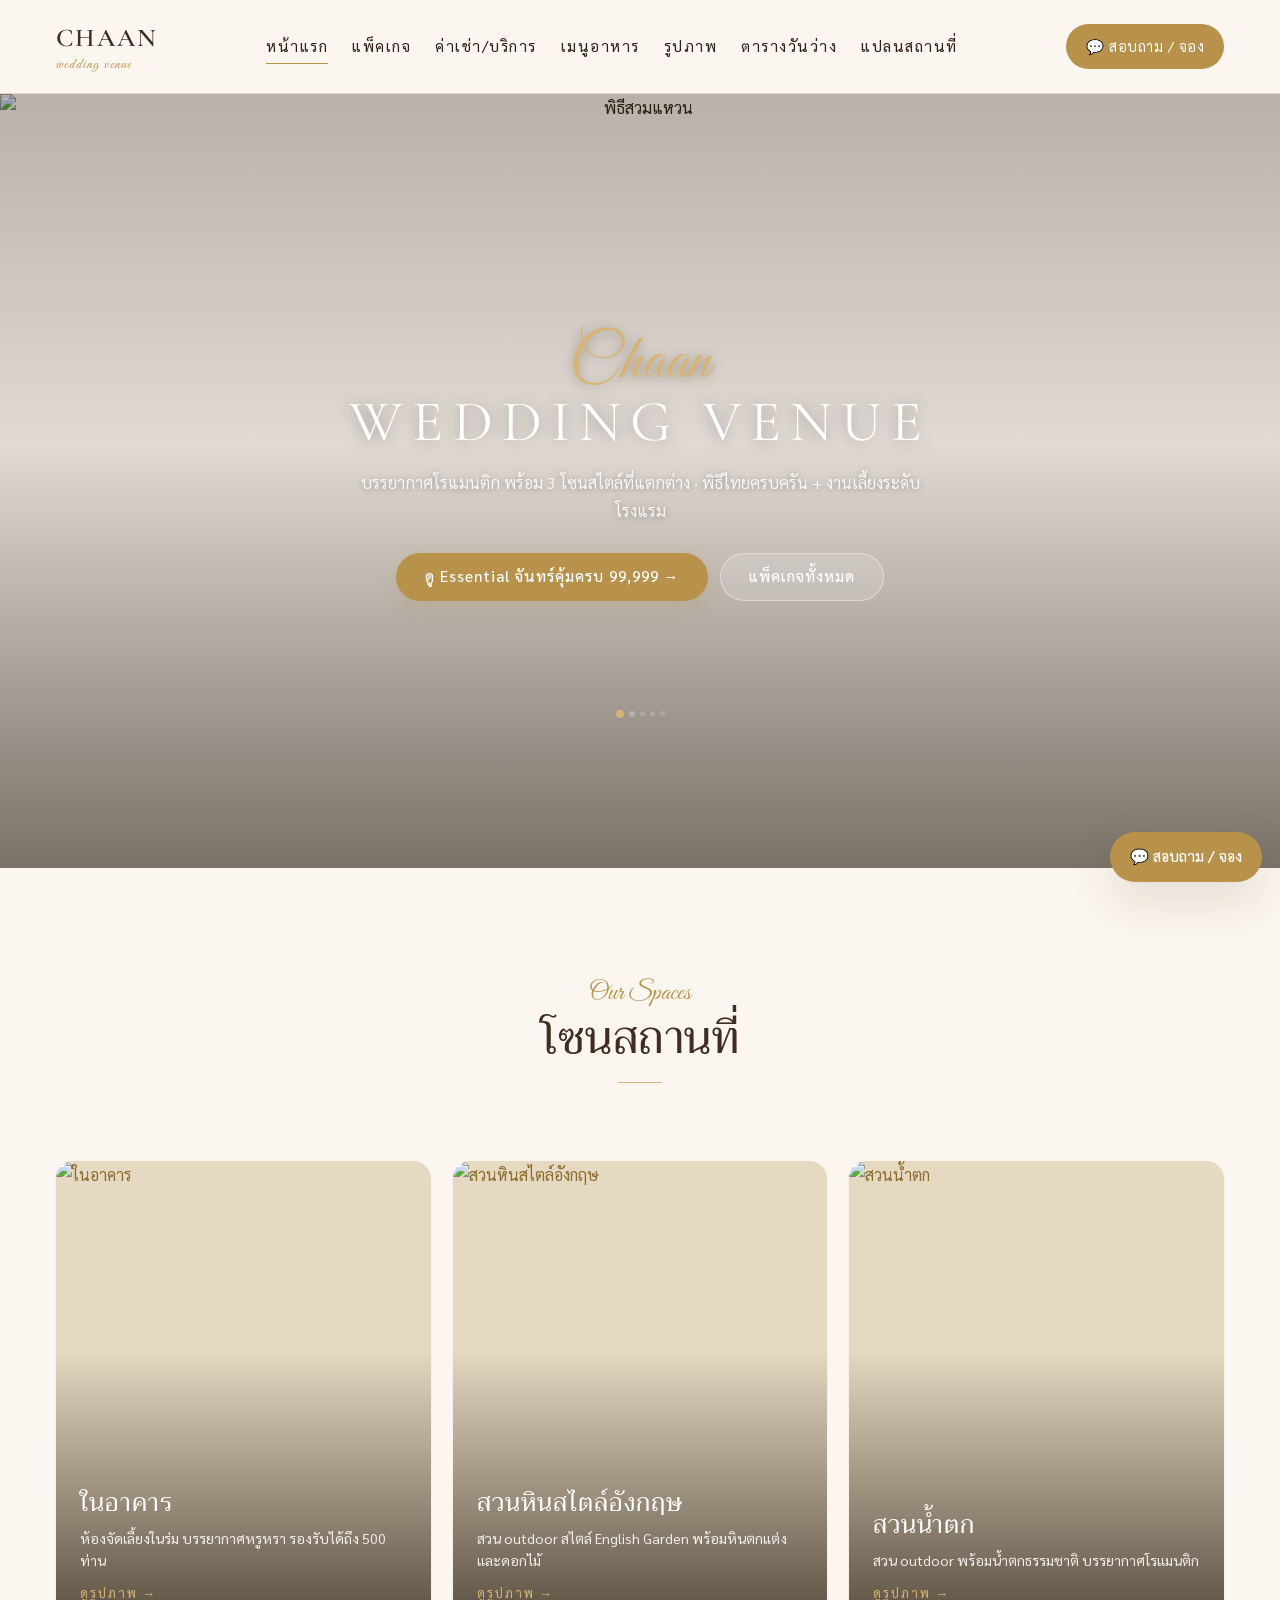
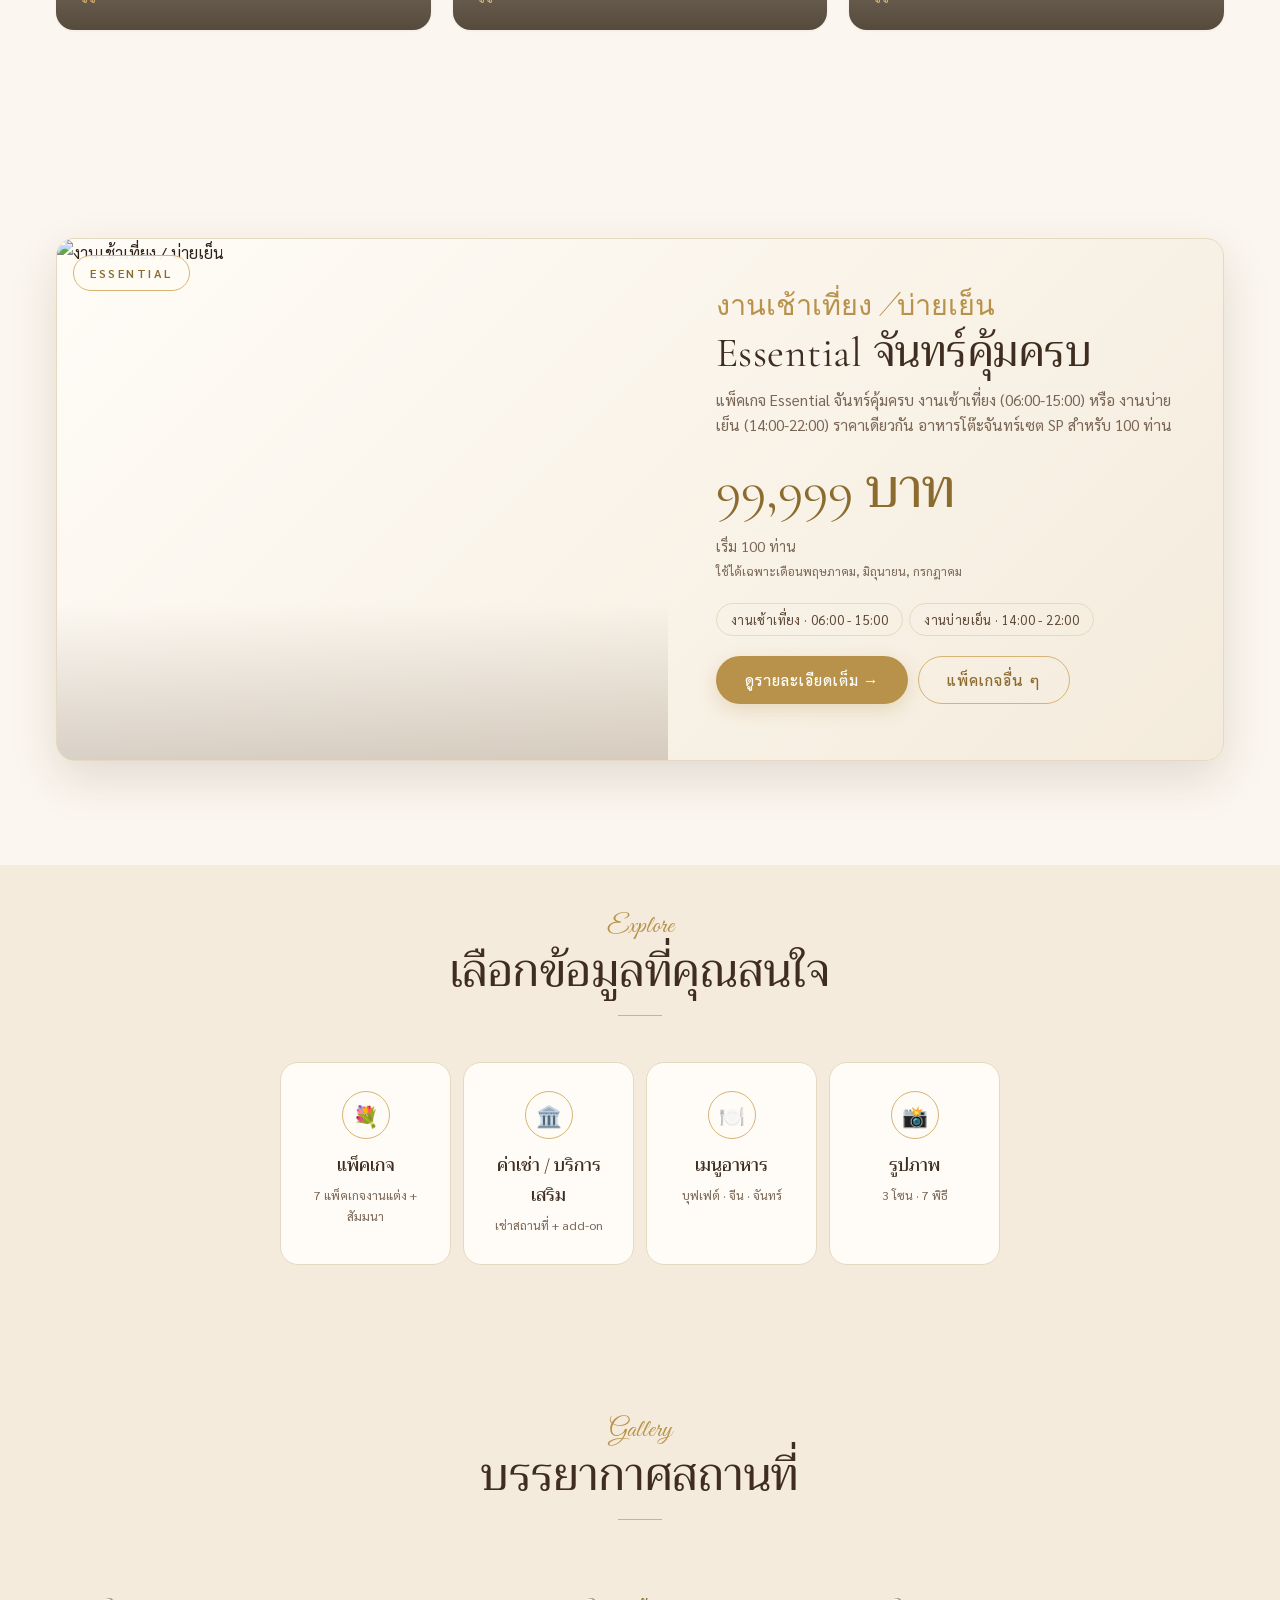
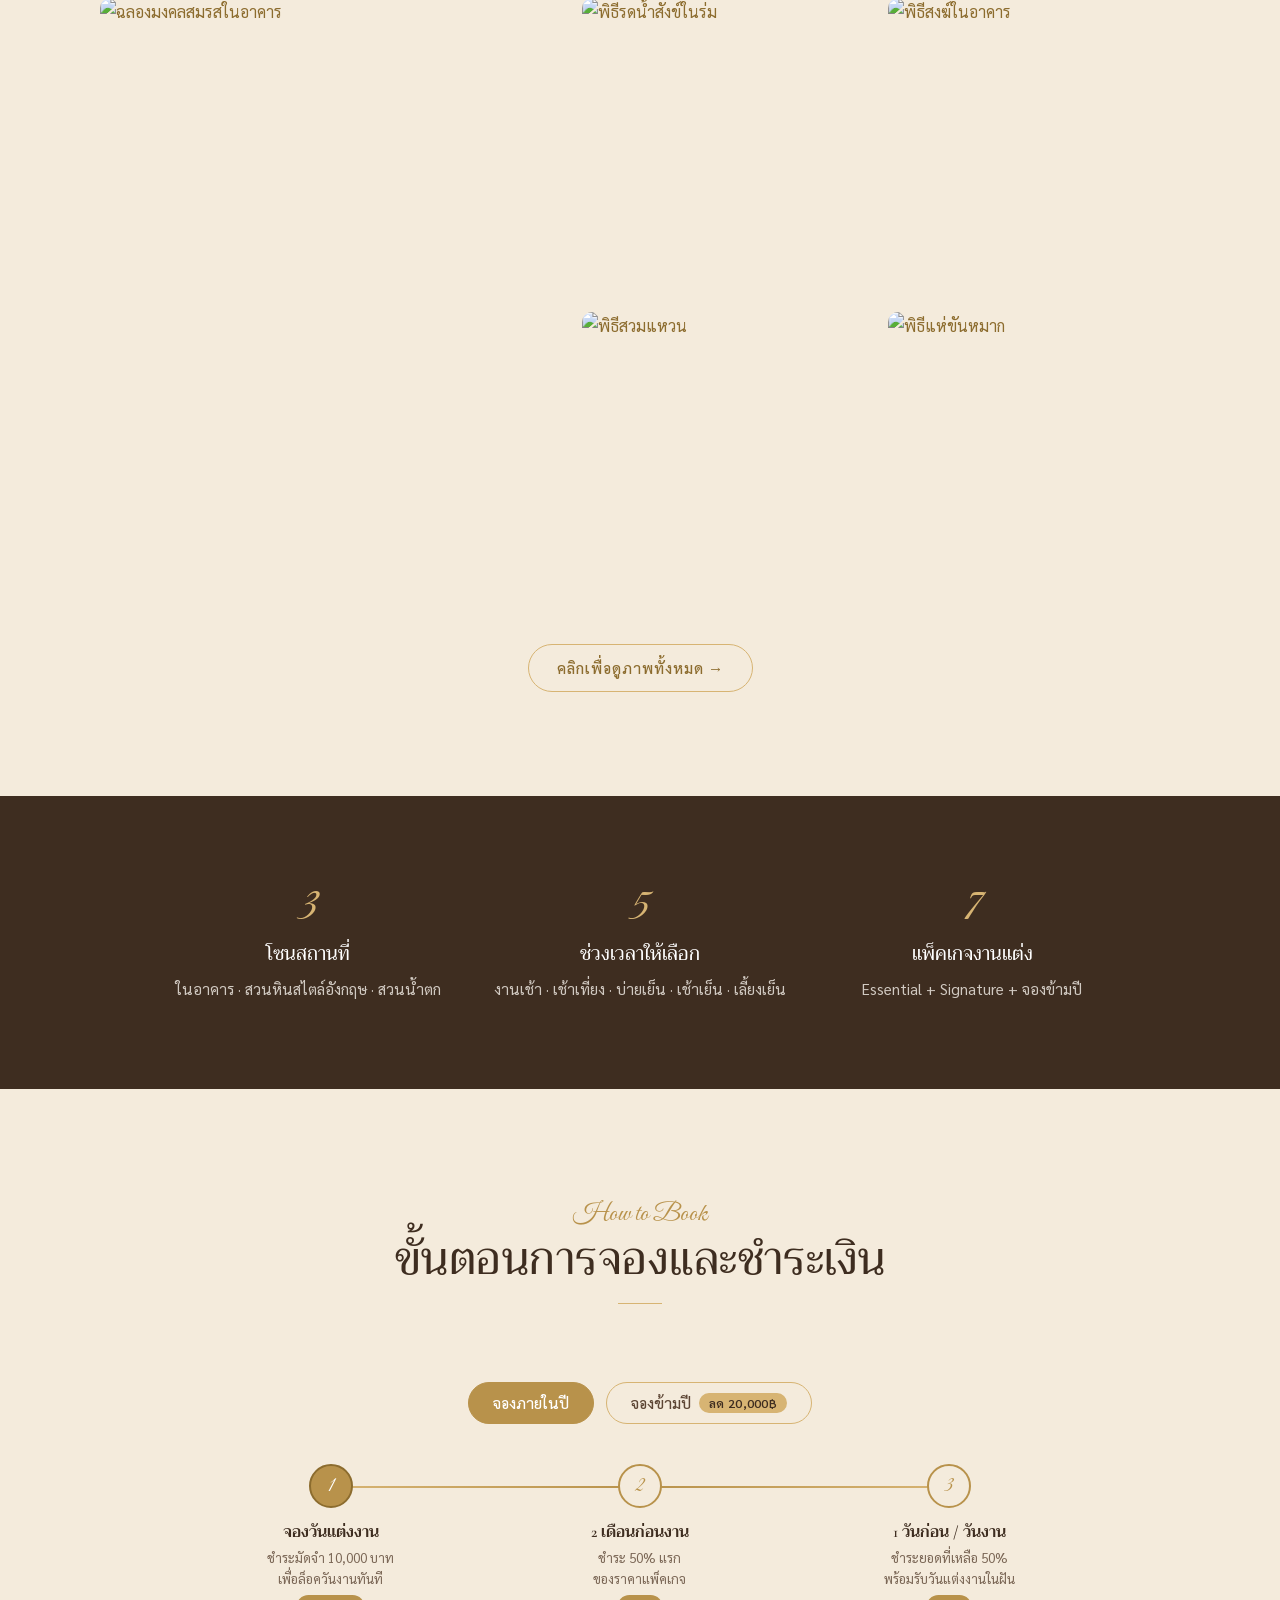
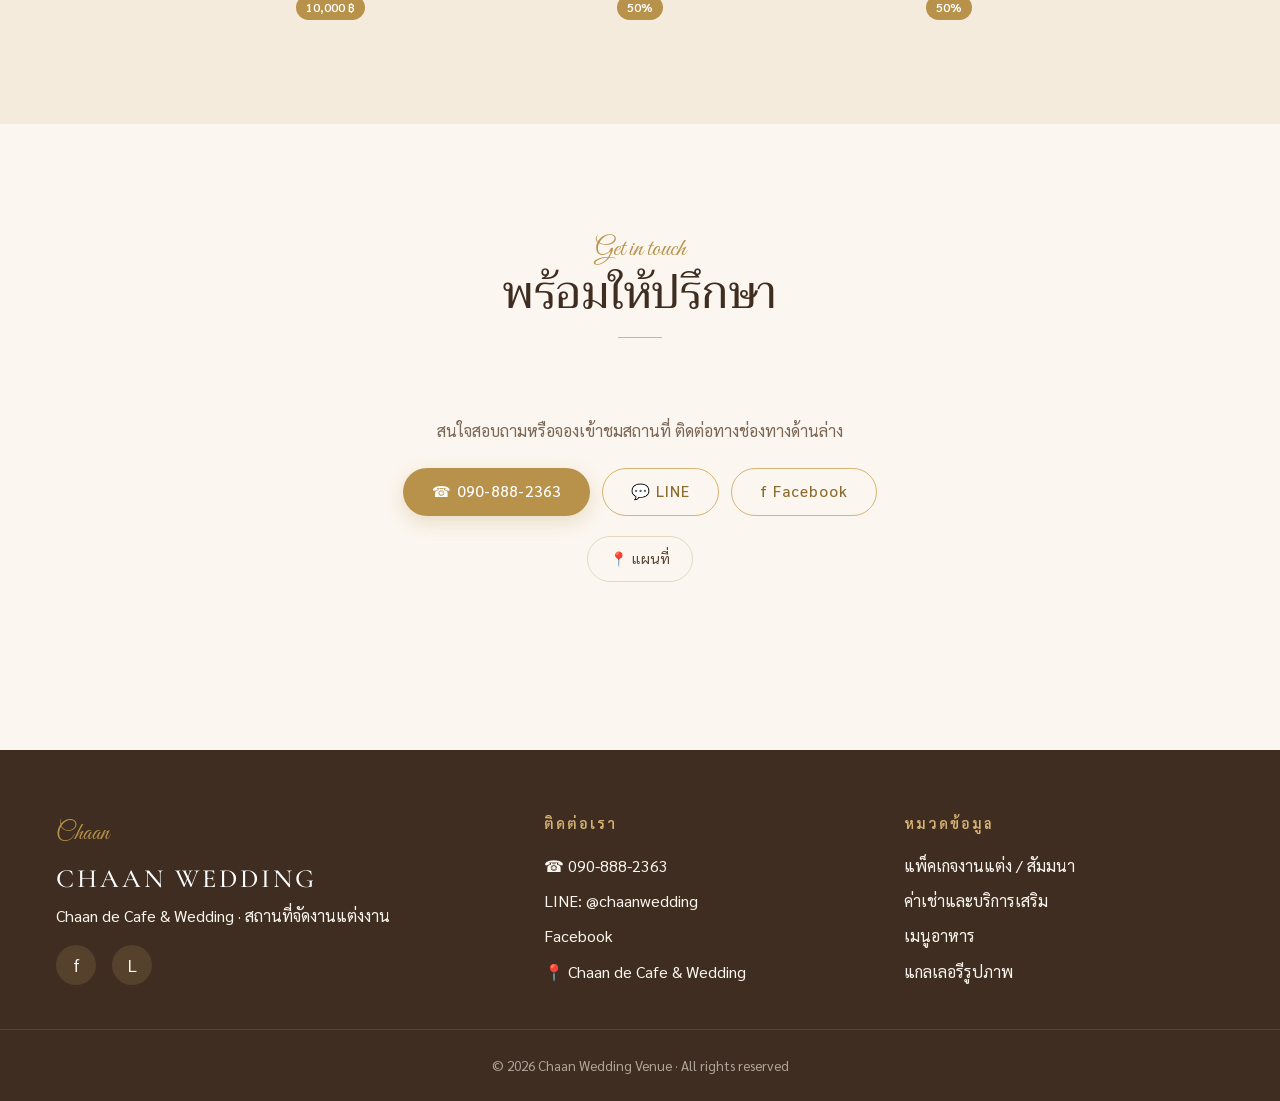
==== commit cb047a0e: "feat: round 3 premium revamp - cinematic hero crossfade, refined cards/typography, fix map button wr" ====
--- a/index.html
+++ b/index.html
@@ -8,7 +8,7 @@
 <link rel="preconnect" href="https://fonts.googleapis.com">
 <link rel="preconnect" href="https://fonts.gstatic.com" crossorigin>
 <link href="https://fonts.googleapis.com/css2?family=Cormorant+Garamond:wght@400;500;600&family=Great+Vibes&family=Sarabun:wght@300;400;500;600&family=Trirong:wght@400;500;600&display=swap" rel="stylesheet">
-<link rel="stylesheet" href="./css/style.css?v=20260611b">
+<link rel="stylesheet" href="./css/style.css?v=20260612a">
 <style>
   /* ─── Hero carousel ─── */
   .hero-mini {
@@ -16,7 +16,7 @@
     text-align: center;
     position: relative;
     overflow: hidden;
-    min-height: clamp(520px, 74vh, 700px);
+    min-height: clamp(560px, 86vh, 780px);
     display: flex;
     flex-direction: column;
     align-items: center;
@@ -29,16 +29,16 @@
     z-index: 0;
   }
   .hero-carousel__slides {
-    display: flex;
+    position: relative;
     height: 100%;
-    transition: transform 0.7s cubic-bezier(0.4, 0, 0.2, 1);
-    will-change: transform;
   }
   .hero-carousel__slide {
-    flex: 0 0 100%;
-    height: 100%;
-    position: relative;
-  }
+    position: absolute;
+    inset: 0;
+    opacity: 0;
+    transition: opacity 1.4s ease;
+  }
+  .hero-carousel__slide.active { opacity: 1; }
   .hero-carousel__slide img {
     width: 100%; height: 100%;
     object-fit: cover;
@@ -52,9 +52,9 @@
     position: absolute;
     inset: 0;
     background: linear-gradient(180deg,
-      rgba(30,18,8,0.38) 0%,
-      rgba(30,18,8,0.22) 50%,
-      rgba(30,18,8,0.48) 100%);
+      rgba(30,18,8,0.30) 0%,
+      rgba(30,18,8,0.12) 45%,
+      rgba(30,18,8,0.58) 100%);
     pointer-events: none;
     z-index: 1;
   }
@@ -68,27 +68,28 @@
   }
   .hero-mini__script {
     font-family: var(--font-script);
-    font-size: clamp(2.4rem, 6.5vw, 3.4rem);
+    font-size: clamp(2.6rem, 7vw, 4rem);
     color: var(--color-gold-light);
     line-height: 1;
     margin-bottom: -8px;
     text-shadow: 0 2px 12px rgba(0,0,0,0.3);
   }
   .hero-mini h1 {
-    font-size: clamp(2rem, 5vw, 3rem);
-    letter-spacing: 3px;
-    margin-bottom: 8px;
+    font-size: clamp(2.2rem, 5.6vw, 3.6rem);
+    font-weight: 400;
+    letter-spacing: 0.16em;
+    margin-bottom: 10px;
     color: #fff;
     text-shadow: 0 2px 16px rgba(0,0,0,0.35);
   }
   .hero-mini__sub {
-    color: rgba(255,255,255,0.85);
-    font-size: 1rem;
-    max-width: 560px;
-    margin: 0 auto 24px;
+    color: rgba(255,255,255,0.88);
+    font-size: 1.02rem;
+    max-width: 600px;
+    margin: 0 auto 28px;
     text-shadow: 0 1px 6px rgba(0,0,0,0.3);
   }
-  .hero-mini__ctas { display:flex; gap: 10px; justify-content: center; flex-wrap: wrap; }
+  .hero-mini__ctas { display:flex; gap: 12px; justify-content: center; flex-wrap: wrap; }
   /* Dot indicators */
   .hero-dots {
     position: relative;
@@ -128,20 +129,21 @@
   /* ─── Gallery Preview Section ─── */
   .gallery-preview {
     background: var(--color-cream-warm);
-    padding: 64px 16px;
+    padding: var(--space-section) 16px;
   }
   .gallery-preview__grid {
     display: grid;
-    gap: 10px;
+    gap: 12px;
     grid-template-columns: 1fr 1fr;
-    grid-template-rows: 190px 190px;
-    max-width: 1000px;
-    margin: 32px auto 28px;
+    grid-template-rows: 200px 200px;
+    max-width: 1080px;
+    margin: 40px auto 32px;
   }
   @media (min-width: 640px) {
     .gallery-preview__grid {
       grid-template-columns: 1.6fr 1fr 1fr;
-      grid-template-rows: 260px 260px;
+      grid-template-rows: 300px 300px;
+      gap: 14px;
     }
   }
   .gallery-preview__item {
@@ -154,9 +156,9 @@
     width: 100%; height: 100%;
     object-fit: cover;
     display: block;
-    transition: transform 0.4s ease;
-  }
-  .gallery-preview__item:hover img { transform: scale(1.05); }
+    transition: transform 0.9s ease;
+  }
+  .gallery-preview__item:hover img { transform: scale(1.04); }
   /* First item spans 2 rows on desktop */
   @media (min-width: 640px) {
     .gallery-preview__item:first-child { grid-row: span 2; }
@@ -182,14 +184,15 @@
     top: 16px;
     left: 16px;
     z-index: 3;
-    background: var(--color-rose);
-    color: #fff;
-    padding: 8px 16px;
+    background: rgba(255, 252, 247, 0.94);
+    color: var(--color-gold-dark);
+    border: 1px solid var(--color-gold-light);
+    padding: 7px 16px;
     border-radius: 999px;
-    font-size: 0.8rem;
-    font-weight: 700;
-    letter-spacing: 2px;
-    box-shadow: 0 4px 12px rgba(194, 143, 123, 0.4);
+    font-size: 0.75rem;
+    font-weight: 600;
+    letter-spacing: 2.5px;
+    text-transform: uppercase;
   }
   .hot-promo__img { aspect-ratio: 16/10; position: relative; }
   .hot-promo__img img { width: 100%; height: 100%; object-fit: cover; display: block; }
@@ -200,7 +203,7 @@
     background: linear-gradient(180deg, rgba(92,69,52,0) 70%, rgba(92,69,52,0.22) 100%);
   }
   .hot-promo__body {
-    padding: 32px 28px;
+    padding: clamp(32px, 5vw, 56px) clamp(24px, 4vw, 48px);
     display: flex;
     flex-direction: column;
     justify-content: center;
@@ -208,13 +211,13 @@
   .hot-promo__eyebrow {
     font-family: var(--font-script);
     color: var(--color-gold);
-    font-size: 1.6rem;
+    font-size: 1.8rem;
     line-height: 1;
     margin-bottom: 4px;
   }
   .hot-promo__title {
     font-family: var(--font-serif);
-    font-size: clamp(1.6rem, 4vw, 2.4rem);
+    font-size: clamp(1.8rem, 4vw, 2.6rem);
     margin: 0 0 8px;
     color: var(--color-brown-dark);
   }
@@ -232,7 +235,7 @@
   }
   .hot-promo__price {
     font-family: var(--font-serif);
-    font-size: clamp(2rem, 5vw, 3rem);
+    font-size: clamp(2.4rem, 5vw, 3.4rem);
     color: var(--color-gold-dark);
     line-height: 1;
   }
@@ -247,11 +250,12 @@
     margin-bottom: 20px;
   }
   .hot-promo__pill {
-    background: var(--color-cream-warm);
+    background: transparent;
     border: 1px solid var(--color-line);
-    padding: 4px 12px;
+    padding: 5px 14px;
     border-radius: 999px;
     font-size: 0.8rem;
+    letter-spacing: 0.4px;
     color: var(--color-brown);
   }
   .hot-promo__ctas { display: flex; gap: 10px; flex-wrap: wrap; }
@@ -271,7 +275,7 @@
     flex-direction: column;
     align-items: center;
     text-align: center;
-    padding: 24px 14px;
+    padding: 28px 16px;
     background: var(--color-ivory);
     border: 1px solid var(--color-line);
     border-radius: var(--radius-lg);
@@ -290,11 +294,12 @@
     display: inline-flex;
     align-items: center;
     justify-content: center;
-    background: linear-gradient(135deg, var(--color-cream-warm), var(--color-gold-light));
+    background: var(--color-ivory);
+    border: 1px solid var(--color-gold-light);
     border-radius: 50%;
     color: var(--color-brown-dark);
-    font-size: 1.4rem;
-    margin-bottom: 10px;
+    font-size: 1.3rem;
+    margin-bottom: 12px;
   }
   .cat-card__title { font-family: var(--font-serif); font-size: 1.1rem; font-weight: 500; color: var(--color-brown-dark); margin-bottom: 4px; }
   .cat-card__hint { font-size: 0.78rem; color: var(--color-text-muted); margin: 0; }
@@ -302,18 +307,18 @@
   .why-strip {
     background: var(--color-brown-dark);
     color: var(--color-cream);
-    padding: 48px 16px;
+    padding: clamp(56px, 8vw, 88px) 16px;
   }
   .why-grid {
     max-width: 960px;
     margin: 0 auto;
     display: grid;
     grid-template-columns: 1fr;
-    gap: 24px;
+    gap: 36px;
     text-align: center;
   }
   @media (min-width: 640px) { .why-grid { grid-template-columns: repeat(3, 1fr); } }
-  .why-num { font-family: var(--font-script); color: var(--color-gold-light); font-size: 2.5rem; line-height: 1; margin-bottom: 6px; }
+  .why-num { font-family: var(--font-script); color: var(--color-gold-light); font-size: 3rem; line-height: 1; margin-bottom: 6px; }
   .why-h { font-family: var(--font-serif); font-size: 1.2rem; color: #fff; margin-bottom: 6px; }
   .why-p { color: rgba(251, 246, 239, 0.78); font-size: 0.95rem; margin: 0; line-height: 1.6; }
 
@@ -454,6 +459,37 @@
     .step-dot { margin-bottom: 0; flex-shrink: 0; }
     .step-content { padding-top: 8px; }
   }
+
+  /* ---------- Final CTA ---------- */
+  .final-ctas__primary {
+    display: flex;
+    gap: 12px;
+    justify-content: center;
+    flex-wrap: wrap;
+  }
+  .final-ctas__map {
+    margin-top: 20px;
+    text-align: center;
+  }
+  .final-ctas__map a {
+    display: inline-flex;
+    align-items: center;
+    justify-content: center;
+    gap: 6px;
+    min-height: 44px;
+    padding: 10px 22px;
+    border: 1px solid var(--color-line);
+    border-radius: 999px;
+    color: var(--color-brown);
+    font-size: 0.88rem;
+    letter-spacing: 0.5px;
+    transition: border-color 0.2s ease, color 0.2s ease;
+  }
+  .final-ctas__map a:hover { border-color: var(--color-gold); color: var(--color-gold-dark); }
+  @media (max-width: 639px) {
+    .final-ctas__primary { flex-direction: column; align-items: stretch; }
+    .final-ctas__primary .btn { width: 100%; }
+  }
 </style>
 </head>
 <body>
@@ -472,7 +508,7 @@
     <p class="hero-mini__sub" id="heroSub">Chaan de Cafe &amp; Wedding · สถานที่จัดงานแต่งงาน 3 โซน 3 บรรยากาศ</p>
     <div class="hero-mini__ctas">
       <a href="#promo" class="btn btn--primary">ดู Essential จันทร์คุ้มครบ 99,999 →</a>
-      <a href="./packages/" class="btn btn--ghost">แพ็คเกจทั้งหมด</a>
+      <a href="./packages/" class="btn btn--light">แพ็คเกจทั้งหมด</a>
     </div>
   </div>
   <!-- Dots -->
@@ -662,13 +698,13 @@
       <h2>พร้อมให้ปรึกษา</h2>
     </div>
     <p style="color: var(--color-text-muted); margin-bottom: 24px;">สนใจสอบถามหรือจองเข้าชมสถานที่ ติดต่อทางช่องทางด้านล่าง</p>
-    <div id="finalCtas" style="display:flex; gap:10px; justify-content:center; flex-wrap:wrap;"></div>
+    <div id="finalCtas"></div>
   </div>
 </section>
 
 <div id="footer-mount"></div>
 
-<script src="./js/common.js?v=20260611b"></script>
+<script src="./js/common.js?v=20260612a"></script>
 <script>
 (async function() {
   const data = await CW.mountChrome('home');
@@ -689,9 +725,9 @@
 
   if (heroPhotos.length > 0) {
     // Build slides
-    slidesEl.innerHTML = heroPhotos.map(p => `
-      <div class="hero-carousel__slide">
-        <img src="${CW.escape(p.url)}" alt="${CW.escape(p.caption || '')}" loading="lazy" style="${CW.imgStyle(p)}">
+    slidesEl.innerHTML = heroPhotos.map((p, i) => `
+      <div class="hero-carousel__slide${i === 0 ? ' active' : ''}">
+        <img src="${CW.escape(p.url)}" alt="${CW.escape(p.caption || '')}" loading="${i === 0 ? 'eager' : 'lazy'}" style="${CW.imgStyle(p)}">
       </div>
     `).join('');
 
@@ -719,7 +755,9 @@
 
     function goTo(idx) {
       heroIdx = (idx + heroPhotos.length) % heroPhotos.length;
-      slidesEl.style.transform = `translateX(-${heroIdx * 100}%)`;
+      slidesEl.querySelectorAll('.hero-carousel__slide').forEach((s, si) => {
+        s.classList.toggle('active', si === heroIdx);
+      });
       updateDots(heroIdx);
     }
 
@@ -728,11 +766,11 @@
       if (!d) return;
       clearInterval(heroTimer);
       goTo(Number(d.dataset.i));
-      heroTimer = setInterval(() => goTo(heroIdx + 1), 4500);
+      heroTimer = setInterval(() => goTo(heroIdx + 1), 6000);
     });
 
     // Auto-advance
-    heroTimer = setInterval(() => goTo(heroIdx + 1), 4500);
+    heroTimer = setInterval(() => goTo(heroIdx + 1), 6000);
     goTo(0);
 
     // ── Swipe / drag support (attached to heroSection so content overlay doesn't block) ──
@@ -760,7 +798,7 @@
       if (isDragging && Math.abs(dx) > 40) {
         clearInterval(heroTimer);
         goTo(heroIdx + (dx < 0 ? 1 : -1));
-        heroTimer = setInterval(() => goTo(heroIdx + 1), 4500);
+        heroTimer = setInterval(() => goTo(heroIdx + 1), 6000);
       }
       isDragging = false;
     }, { passive: true });
@@ -776,7 +814,7 @@
       if (Math.abs(dx) > 40) {
         clearInterval(heroTimer);
         goTo(heroIdx + (dx < 0 ? 1 : -1));
-        heroTimer = setInterval(() => goTo(heroIdx + 1), 4500);
+        heroTimer = setInterval(() => goTo(heroIdx + 1), 6000);
       }
     });
     heroSection.addEventListener('mouseleave', () => { mouseDown = false; });
@@ -880,8 +918,9 @@
     ctas.push(`<a href="${CW.escape(url)}" class="btn btn--ghost" target="_blank">💬 LINE</a>`);
   }
   if (c.facebook) ctas.push(`<a href="${CW.escape(c.facebook)}" class="btn btn--ghost" target="_blank">f Facebook</a>`);
-  if (c.mapLink) ctas.push(`<a href="${CW.escape(c.mapLink)}" class="btn btn--ghost" target="_blank">📍 แผนที่</a>`);
-  document.getElementById('finalCtas').innerHTML = ctas.join('');
+  let finalHtml = `<div class="final-ctas__primary">${ctas.join('')}</div>`;
+  if (c.mapLink) finalHtml += `<div class="final-ctas__map"><a href="${CW.escape(c.mapLink)}" target="_blank">📍 แผนที่</a></div>`;
+  document.getElementById('finalCtas').innerHTML = finalHtml;
 
   // ── Booking tab switching ──
   document.querySelectorAll('.booking-tab').forEach(btn => {
--- a/css/style.css
+++ b/css/style.css
@@ -76,7 +76,7 @@
 }
 
 h1 { font-size: clamp(2.2rem, 6vw, 3.6rem); }
-h2 { font-size: clamp(1.7rem, 4.2vw, 2.6rem); }
+h2 { font-size: clamp(1.8rem, 4.4vw, 2.8rem); font-weight: 400; }
 h3 { font-size: clamp(1.25rem, 3vw, 1.65rem); }
 h4 { font-size: 1.1rem; }
 
@@ -112,14 +112,14 @@
 
 .section-title {
   text-align: center;
-  margin-bottom: var(--space-xl);
+  margin-bottom: clamp(40px, 6vw, 56px);
 }
 .section-title .eyebrow {
   display: block;
   font-family: var(--font-script);
-  font-size: 1.8rem;
+  font-size: 1.6rem;
   color: var(--color-gold);
-  margin-bottom: -0.2em;
+  margin-bottom: -0.15em;
 }
 .section-title h2 {
   position: relative;
@@ -128,10 +128,10 @@
 .section-title h2::after {
   content: "";
   display: block;
-  width: 64px;
+  width: 44px;
   height: 1px;
-  background: var(--color-gold);
-  margin: var(--space-sm) auto 0;
+  background: var(--color-gold-light);
+  margin: 14px auto 0;
 }
 
 .divider-ornament {
@@ -313,6 +313,7 @@
 .btn--primary {
   background: var(--color-gold);
   color: #fff;
+  box-shadow: 0 6px 18px rgba(184, 146, 75, 0.25);
 }
 .btn--primary:hover {
   background: var(--color-gold-dark);
@@ -1219,7 +1220,7 @@
   grid-template-columns: 1fr;
 }
 @media (min-width: 720px) {
-  .venue-spaces { grid-template-columns: repeat(3, 1fr); gap: 18px; }
+  .venue-spaces { grid-template-columns: repeat(3, 1fr); gap: 22px; }
 }
 .venue-space {
   position: relative;
@@ -1238,25 +1239,25 @@
 .venue-space img {
   width: 100%; height: 100%;
   object-fit: cover;
-  transition: transform 0.5s ease;
-}
-.venue-space:hover img { transform: scale(1.05); }
+  transition: transform 1.1s ease;
+}
+.venue-space:hover img { transform: scale(1.04); }
 .venue-space__overlay {
   position: absolute;
   inset: 0;
   display: flex;
   flex-direction: column;
   justify-content: flex-end;
-  padding: 22px 20px;
-  background: linear-gradient(180deg, rgba(46,34,24,0) 45%, rgba(46,34,24,0.72) 100%);
+  padding: 26px 24px;
+  background: linear-gradient(180deg, rgba(46,34,24,0) 40%, rgba(46,34,24,0.78) 100%);
   color: #fff;
 }
 .venue-space__name {
   font-family: var(--font-serif);
-  font-size: 1.45rem;
+  font-size: 1.55rem;
   color: #fff;
   margin: 0 0 4px;
-  letter-spacing: 0.5px;
+  letter-spacing: 1px;
 }
 .venue-space__desc {
   font-size: 0.88rem;
@@ -1265,9 +1266,9 @@
   line-height: 1.55;
 }
 .venue-space__link {
-  font-size: 0.82rem;
+  font-size: 0.8rem;
   color: var(--color-gold-light);
-  letter-spacing: 1.5px;
+  letter-spacing: 2px;
   text-transform: uppercase;
 }
 
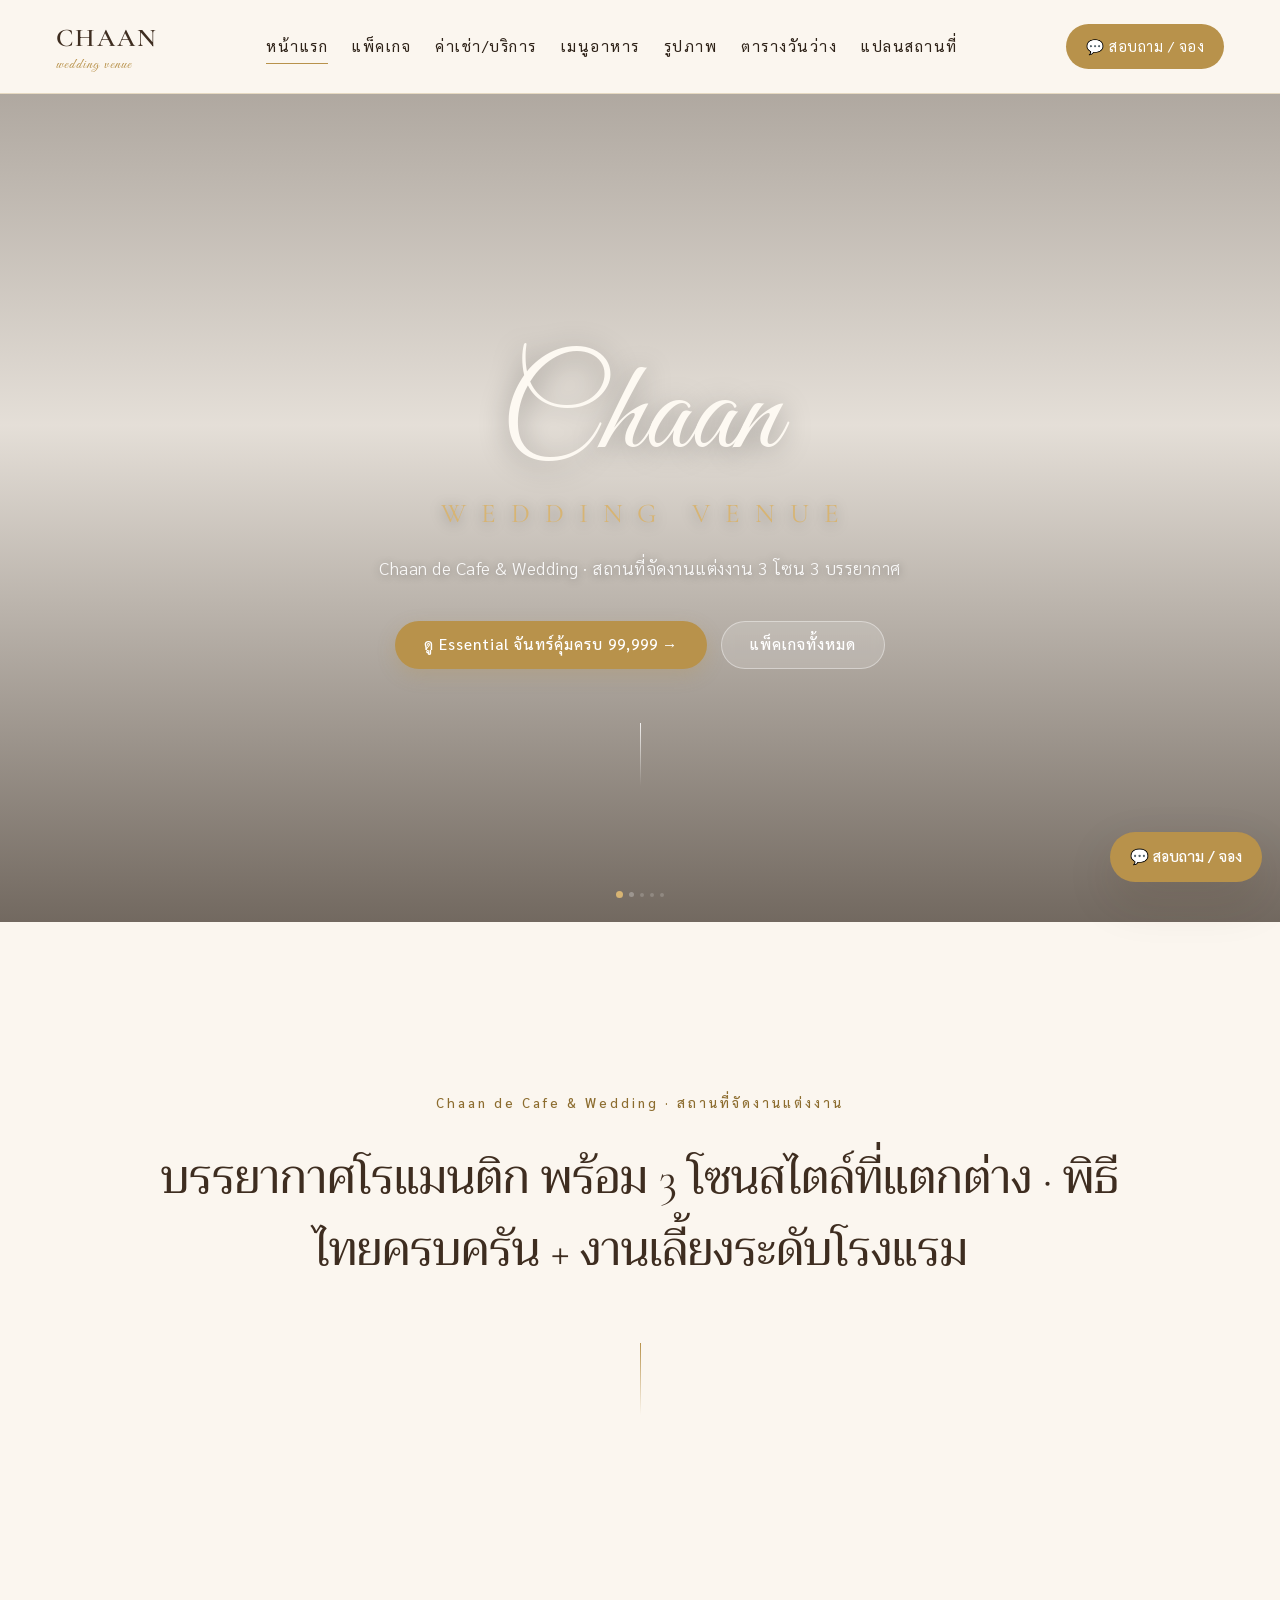
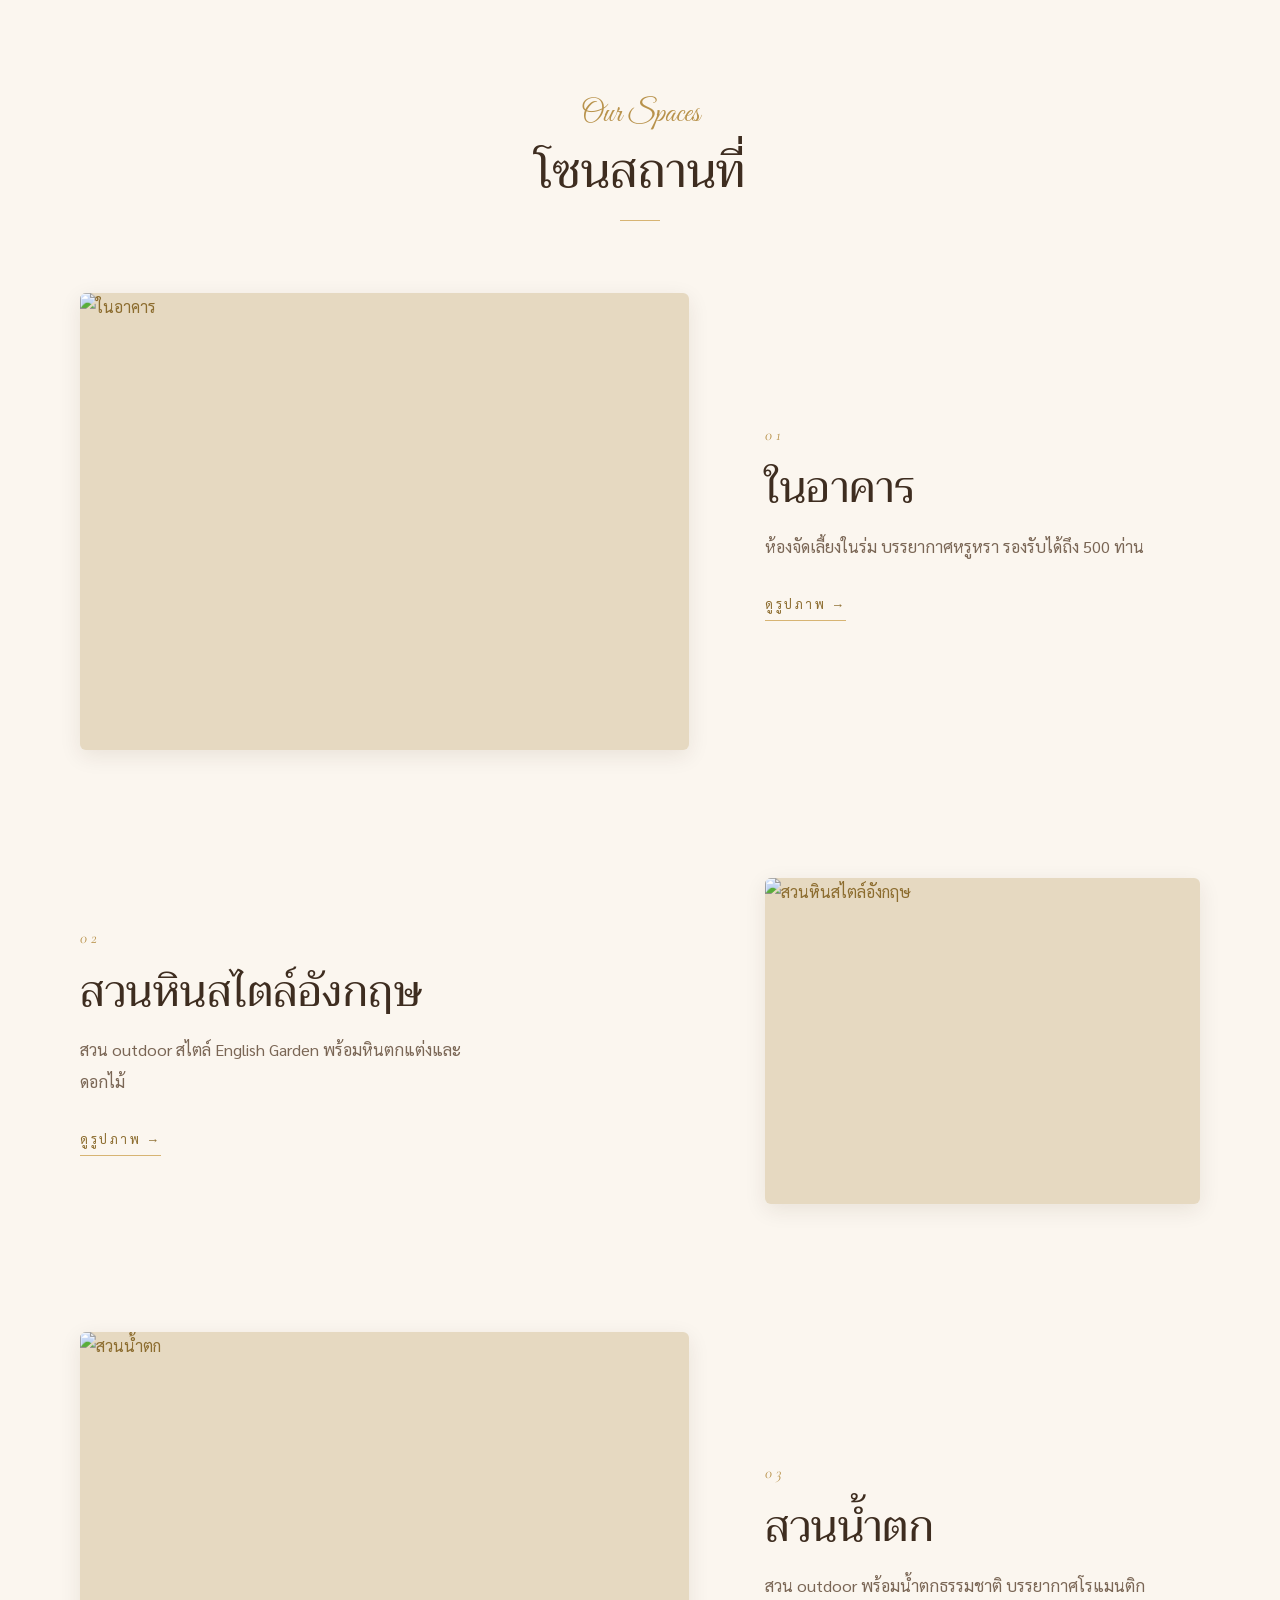
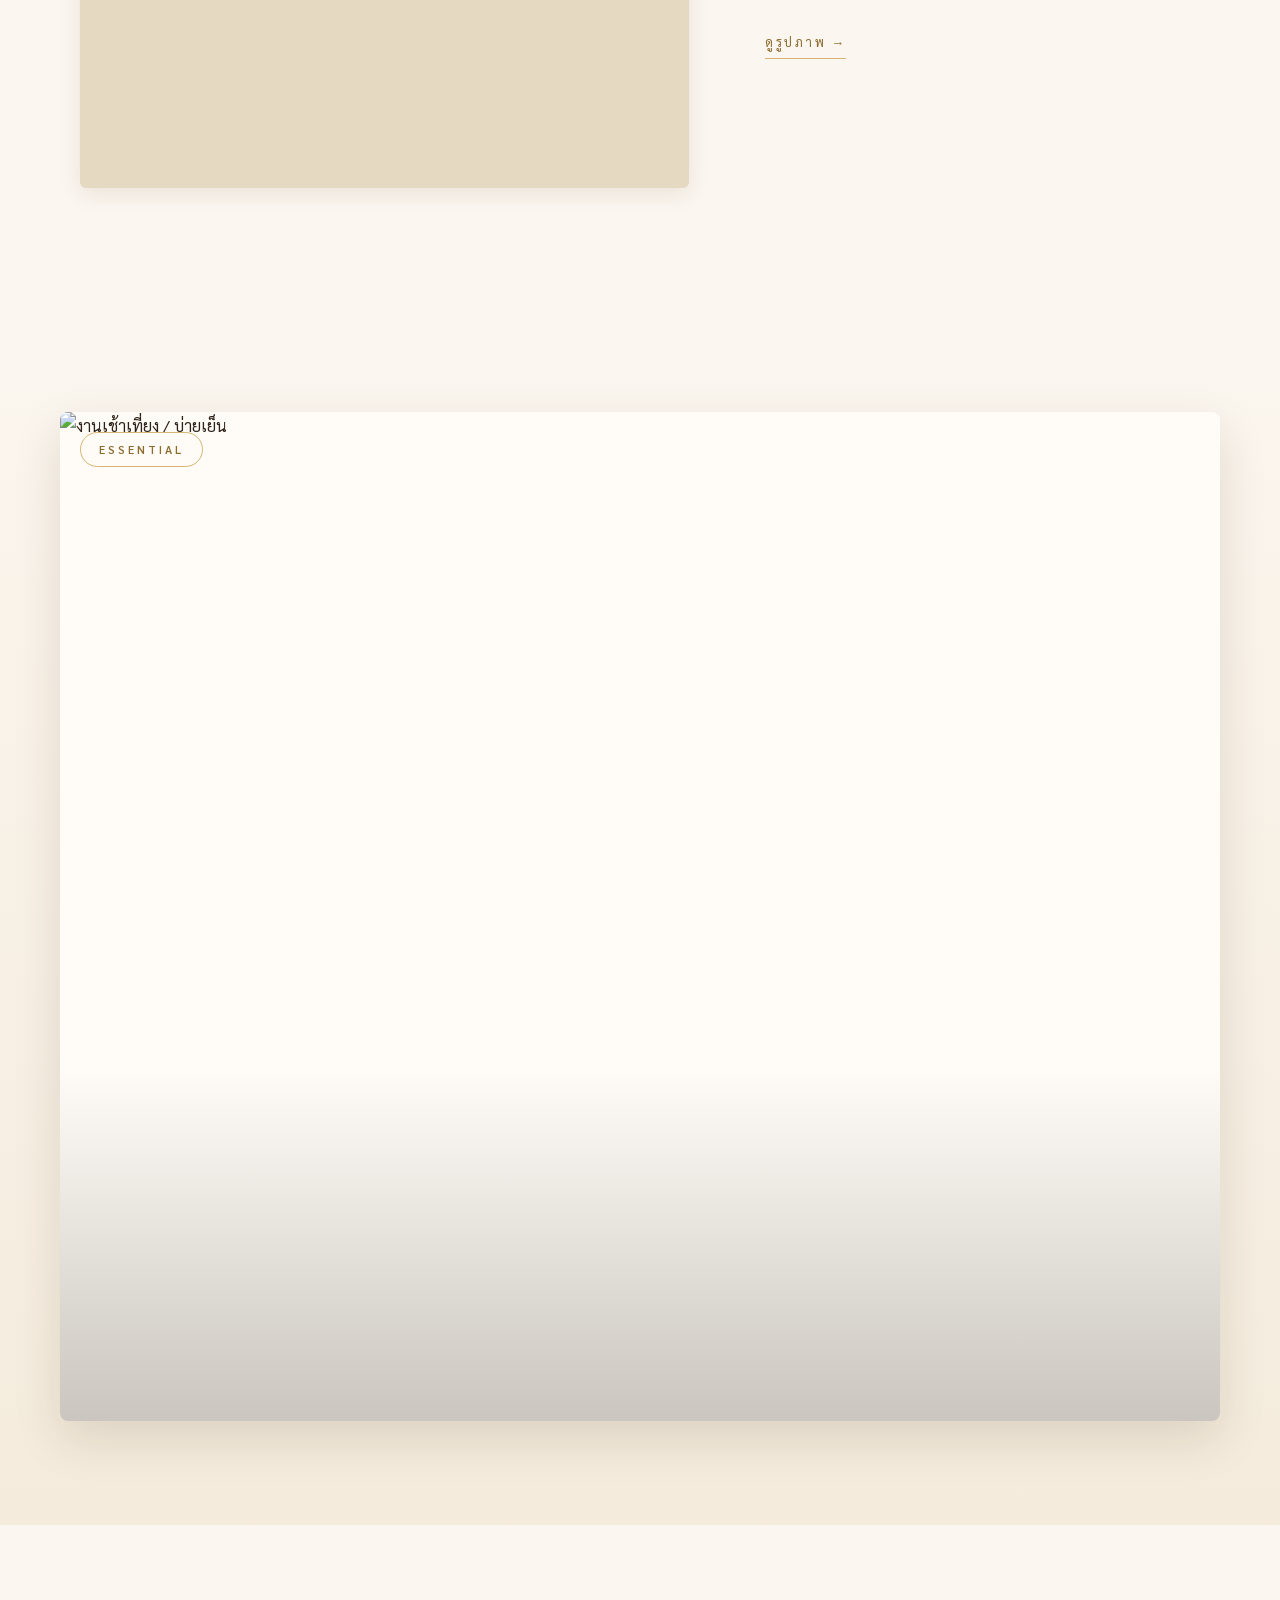
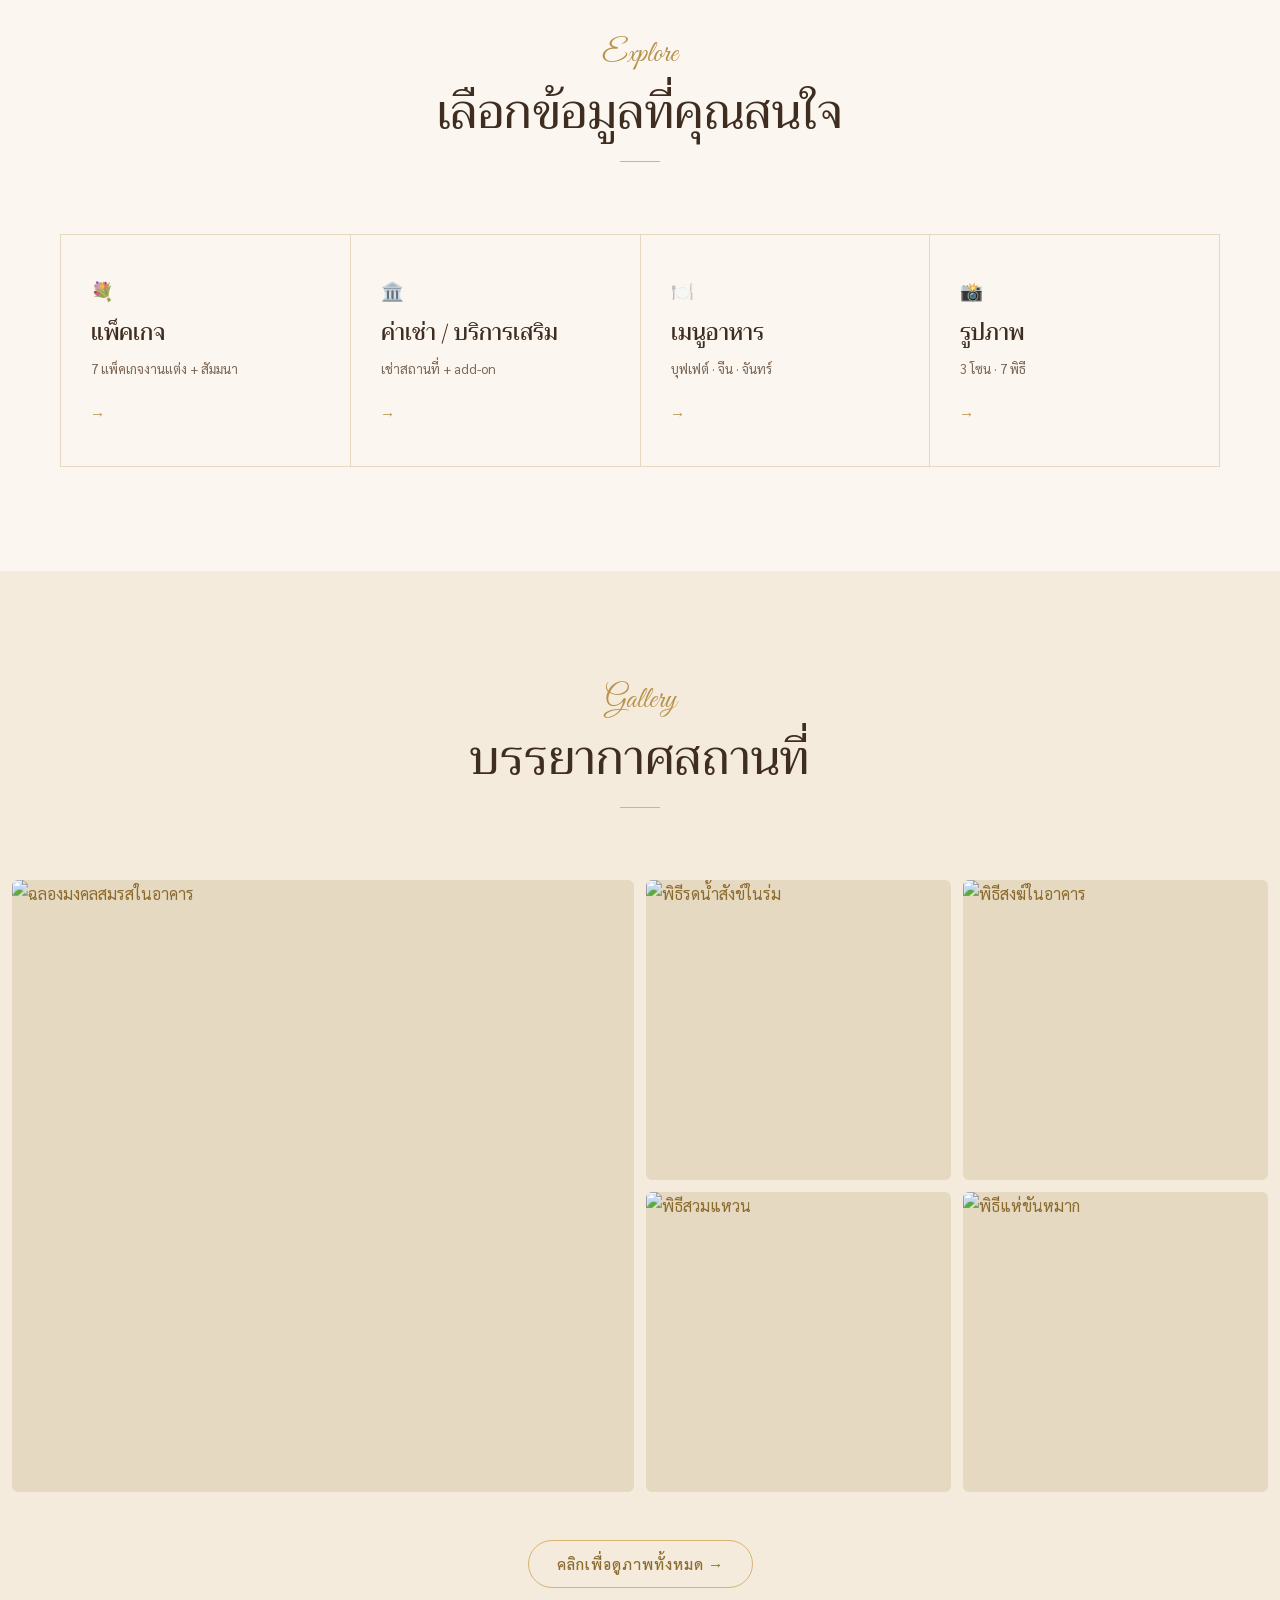
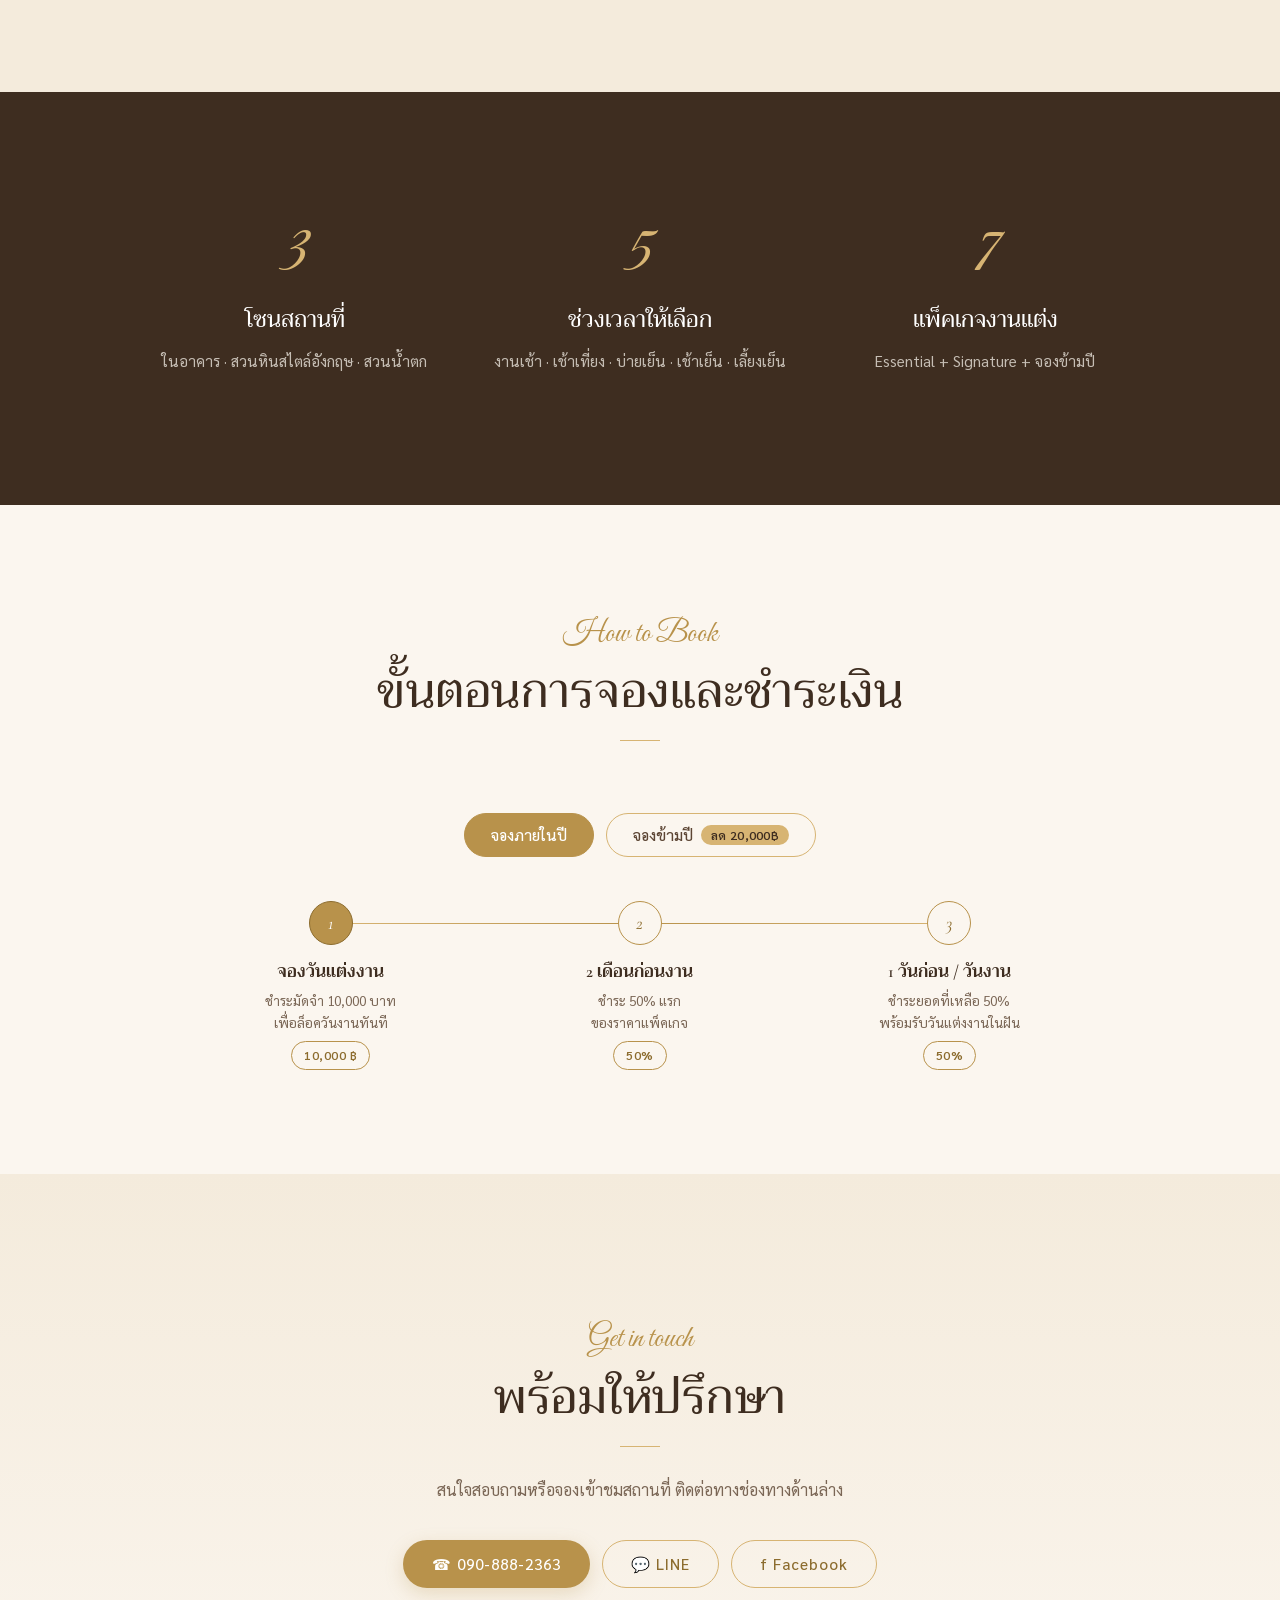
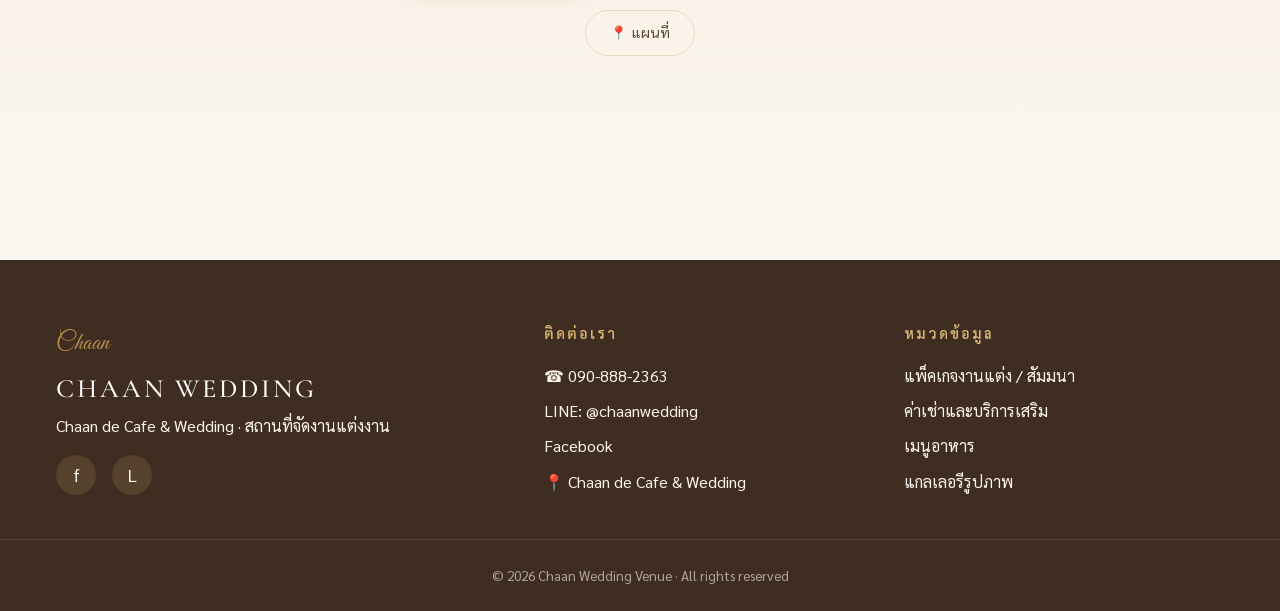
==== commit 50fd8e76: "feat: rebuild homepage - cinematic editorial architecture (full-screen hero, intro statement, altern" ====
--- a/index.html
+++ b/index.html
@@ -7,36 +7,44 @@
 <meta name="description" content="Chaan de Cafe &amp; Wedding · สถานที่จัดงานแต่งงาน 3 โซน · Essential จันทร์คุ้มครบ 99,999 บาท">
 <link rel="preconnect" href="https://fonts.googleapis.com">
 <link rel="preconnect" href="https://fonts.gstatic.com" crossorigin>
-<link href="https://fonts.googleapis.com/css2?family=Cormorant+Garamond:wght@400;500;600&family=Great+Vibes&family=Sarabun:wght@300;400;500;600&family=Trirong:wght@400;500;600&display=swap" rel="stylesheet">
+<link href="https://fonts.googleapis.com/css2?family=Cormorant+Garamond:ital,wght@0,400;0,500;0,600;1,400;1,500&family=Great+Vibes&family=Sarabun:wght@300;400;500;600&family=Trirong:wght@400;500;600&display=swap" rel="stylesheet">
 <link rel="stylesheet" href="./css/style.css?v=20260612a">
 <style>
-  /* ─── Hero carousel ─── */
-  .hero-mini {
-    padding: 0;
-    text-align: center;
+  /* ============================================================
+     Homepage — cinematic editorial redesign (มิ.ย. 2026 รอบ 3.5)
+     โครงใหม่ทั้งหน้า · เนื้อหา/ข้อมูลเดิมทุกตัวอักษร (bind จาก data.json)
+     ============================================================ */
+
+  /* ─── Scroll reveal (นุ่ม, ครั้งเดียว) ─── */
+  .reveal {
+    opacity: 0;
+    transform: translateY(26px);
+    transition: opacity 1s ease, transform 1s ease;
+  }
+  .reveal.in-view { opacity: 1; transform: none; }
+  @media (prefers-reduced-motion: reduce) {
+    .reveal { opacity: 1; transform: none; }
+  }
+
+  /* ─── HERO — เต็มจอ + crossfade + slow zoom ─── */
+  .hero-cine {
     position: relative;
-    overflow: hidden;
-    min-height: clamp(560px, 86vh, 780px);
+    min-height: clamp(620px, 92svh, 920px);
     display: flex;
     flex-direction: column;
     align-items: center;
     justify-content: center;
-  }
-  /* Carousel track (full bleed behind content) */
-  .hero-carousel {
-    position: absolute;
-    inset: 0;
-    z-index: 0;
-  }
-  .hero-carousel__slides {
-    position: relative;
-    height: 100%;
-  }
+    text-align: center;
+    overflow: hidden;
+    padding: 0;
+  }
+  .hero-carousel { position: absolute; inset: 0; z-index: 0; }
+  .hero-carousel__slides { position: relative; height: 100%; }
   .hero-carousel__slide {
     position: absolute;
     inset: 0;
     opacity: 0;
-    transition: opacity 1.4s ease;
+    transition: opacity 1.8s ease;
   }
   .hero-carousel__slide.active { opacity: 1; }
   .hero-carousel__slide img {
@@ -45,307 +53,444 @@
     display: block;
     pointer-events: none;
     user-select: none;
-  }
-  /* Dark overlay so text stays readable */
+    transform: scale(1.001);
+  }
+  .hero-carousel__slide.active img {
+    transform: scale(1.07);
+    transition: transform 9s ease-out;
+  }
+  @media (prefers-reduced-motion: reduce) {
+    .hero-carousel__slide.active img { transform: none; }
+  }
   .hero-carousel::after {
     content: "";
     position: absolute;
     inset: 0;
     background: linear-gradient(180deg,
-      rgba(30,18,8,0.30) 0%,
-      rgba(30,18,8,0.12) 45%,
-      rgba(30,18,8,0.58) 100%);
+      rgba(30,18,8,0.34) 0%,
+      rgba(30,18,8,0.10) 40%,
+      rgba(30,18,8,0.62) 100%);
     pointer-events: none;
     z-index: 1;
   }
-  /* Content layer */
-  .hero-mini__content {
+  .hero-cine__content {
     position: relative;
     z-index: 2;
-    max-width: 720px;
+    max-width: 880px;
     margin: 0 auto;
-    padding: clamp(80px, 12vh, 110px) 16px clamp(88px, 13vh, 120px);
-  }
-  .hero-mini__script {
+    padding: clamp(90px, 14vh, 130px) 20px clamp(40px, 6vh, 60px);
+  }
+  /* brand lockup — script เด่นแบบ Hillbrook */
+  .hero-cine__script {
     font-family: var(--font-script);
-    font-size: clamp(2.6rem, 7vw, 4rem);
+    font-size: clamp(4.2rem, 13vw, 8rem);
+    color: #FDF9F2;
+    line-height: 0.95;
+    text-shadow: 0 4px 28px rgba(0,0,0,0.35);
+  }
+  .hero-cine h1 {
+    font-family: var(--font-serif);
+    font-size: clamp(1.15rem, 3vw, 1.7rem);
+    font-weight: 400;
+    letter-spacing: 0.55em;
+    text-indent: 0.55em; /* balance tracking */
     color: var(--color-gold-light);
-    line-height: 1;
-    margin-bottom: -8px;
-    text-shadow: 0 2px 12px rgba(0,0,0,0.3);
-  }
-  .hero-mini h1 {
-    font-size: clamp(2.2rem, 5.6vw, 3.6rem);
-    font-weight: 400;
-    letter-spacing: 0.16em;
-    margin-bottom: 10px;
-    color: #fff;
-    text-shadow: 0 2px 16px rgba(0,0,0,0.35);
-  }
-  .hero-mini__sub {
-    color: rgba(255,255,255,0.88);
-    font-size: 1.02rem;
-    max-width: 600px;
-    margin: 0 auto 28px;
-    text-shadow: 0 1px 6px rgba(0,0,0,0.3);
-  }
-  .hero-mini__ctas { display:flex; gap: 12px; justify-content: center; flex-wrap: wrap; }
-  /* Dot indicators */
-  .hero-dots {
+    margin: 18px 0 0;
+    text-shadow: 0 2px 14px rgba(0,0,0,0.4);
+  }
+  .hero-cine__sub {
+    color: rgba(255,255,255,0.9);
+    font-size: clamp(0.98rem, 2vw, 1.1rem);
+    font-weight: 300;
+    letter-spacing: 0.5px;
+    max-width: 620px;
+    margin: 22px auto 0;
+    text-shadow: 0 1px 8px rgba(0,0,0,0.35);
+  }
+  .hero-cine__ctas {
+    display: flex;
+    gap: 14px;
+    justify-content: center;
+    flex-wrap: wrap;
+    margin-top: 38px;
+  }
+  /* เส้น scroll cue บาง ๆ */
+  .hero-cine__cue {
     position: relative;
     z-index: 2;
+    width: 1px;
+    height: clamp(40px, 7vh, 64px);
+    margin: 0 auto;
+    background: linear-gradient(180deg, rgba(255,255,255,0.85), rgba(255,255,255,0));
+  }
+  .hero-dots {
+    position: absolute;
+    bottom: 24px;
+    left: 0; right: 0;
+    z-index: 2;
     display: flex;
     justify-content: center;
     align-items: center;
-    gap: 5px;
-    padding-bottom: 22px;
-    margin-top: -8px;
-    pointer-events: none; /* clicks pass through to section swipe handler */
+    gap: 6px;
+    pointer-events: none;
   }
   .hero-dot {
     display: block;
     border-radius: 50%;
-    background: rgba(255,255,255,0.4);
+    background: rgba(255,255,255,0.45);
     cursor: pointer;
     pointer-events: auto;
     border: none;
     padding: 0;
     transition: width 0.35s ease, height 0.35s ease,
                 background 0.35s ease, opacity 0.35s ease;
-    /* default = distance-2 (smallest) */
-    width: 5px; height: 5px;
-    opacity: 0.45;
-  }
-  .hero-dot[data-dist="1"] {
-    width: 6px; height: 6px;
-    opacity: 0.65;
-  }
+    width: 4px; height: 4px;
+    opacity: 0.4;
+  }
+  .hero-dot[data-dist="1"] { width: 5px; height: 5px; opacity: 0.6; }
   .hero-dot[data-dist="0"] {
-    width: 8px; height: 8px;
+    width: 7px; height: 7px;
     background: var(--color-gold-light);
     opacity: 1;
   }
 
-  /* ─── Gallery Preview Section ─── */
-  .gallery-preview {
-    background: var(--color-cream-warm);
-    padding: var(--space-section) 16px;
-  }
-  .gallery-preview__grid {
+  /* ─── INTRO — editorial statement ─── */
+  .intro-state {
+    background: var(--color-cream);
+    padding: clamp(96px, 14vw, 170px) 24px;
+    text-align: center;
+  }
+  .intro-state__eyebrow {
+    display: block;
+    font-family: var(--font-sans);
+    font-size: 0.82rem;
+    font-weight: 500;
+    letter-spacing: 3px;
+    color: var(--color-gold-dark);
+    margin-bottom: 28px;
+  }
+  .intro-state__text {
+    font-family: var(--font-serif);
+    font-size: clamp(1.65rem, 4.2vw, 2.9rem);
+    font-weight: 400;
+    line-height: 1.55;
+    color: var(--color-brown-dark);
+    max-width: 980px;
+    margin: 0 auto;
+  }
+  .intro-state__rule {
+    width: 1px;
+    height: clamp(48px, 7vw, 72px);
+    margin: clamp(36px, 5vw, 56px) auto 0;
+    background: linear-gradient(180deg, var(--color-gold), rgba(184,146,75,0));
+  }
+
+  /* ─── VENUE ZONES — แถวสลับแบบ editorial ─── */
+  .zones-cine { padding: var(--space-section) 0 calc(var(--space-section) * 1.15); }
+  .zone-rows {
+    display: flex;
+    flex-direction: column;
+    gap: clamp(72px, 10vw, 128px);
+    max-width: 1160px;
+    margin: 0 auto;
+    padding: 0 20px;
+  }
+  .zone-row {
     display: grid;
-    gap: 12px;
-    grid-template-columns: 1fr 1fr;
-    grid-template-rows: 200px 200px;
-    max-width: 1080px;
-    margin: 40px auto 32px;
-  }
-  @media (min-width: 640px) {
-    .gallery-preview__grid {
-      grid-template-columns: 1.6fr 1fr 1fr;
-      grid-template-rows: 300px 300px;
-      gap: 14px;
-    }
-  }
-  .gallery-preview__item {
-    border-radius: var(--radius-md);
+    grid-template-columns: 1fr;
+    gap: 26px;
+    align-items: center;
+  }
+  @media (min-width: 900px) {
+    .zone-row { grid-template-columns: 7fr 5fr; gap: clamp(44px, 6vw, 92px); }
+    .zone-row--flip .zone-row__media { order: 2; }
+  }
+  .zone-row__media {
+    display: block;
+    aspect-ratio: 4 / 3;
     overflow: hidden;
-    position: relative;
-    cursor: pointer;
-  }
-  .gallery-preview__item img {
+    border-radius: 6px;
+    background: var(--color-line);
+    box-shadow: var(--shadow-md);
+  }
+  .zone-row__media img {
     width: 100%; height: 100%;
     object-fit: cover;
     display: block;
-    transition: transform 0.9s ease;
-  }
-  .gallery-preview__item:hover img { transform: scale(1.04); }
-  /* First item spans 2 rows on desktop */
-  @media (min-width: 640px) {
-    .gallery-preview__item:first-child { grid-row: span 2; }
-  }
-  .gallery-preview__cta {
-    text-align: center;
-  }
-
-  /* FEATURED PACKAGE SPOTLIGHT */
-  .hot-promo {
-    background: linear-gradient(135deg, var(--color-ivory) 0%, var(--color-cream-warm) 100%);
-    color: var(--color-text);
-    border: 1px solid var(--color-line);
-    border-radius: var(--radius-lg);
-    overflow: hidden;
+    transform: scale(1.001);
+    transition: transform 1.4s ease;
+  }
+  .zone-row__media:hover img { transform: scale(1.05); }
+  .zone-row__num {
+    display: block;
+    font-family: var(--font-serif);
+    font-style: italic;
+    font-size: 1rem;
+    letter-spacing: 4px;
+    color: var(--color-gold);
+    margin-bottom: 14px;
+  }
+  .zone-row__name {
+    font-family: var(--font-serif);
+    font-size: clamp(1.9rem, 3.6vw, 2.7rem);
+    font-weight: 400;
+    color: var(--color-brown-dark);
+    line-height: 1.2;
+    margin: 0 0 16px;
+  }
+  .zone-row__desc {
+    color: var(--color-text-muted);
+    font-size: 1.02rem;
+    line-height: 1.95;
+    max-width: 44ch;
+    margin: 0 0 26px;
+  }
+  .zone-row__link {
+    display: inline-block;
+    font-size: 0.8rem;
+    letter-spacing: 2.5px;
+    text-transform: uppercase;
+    color: var(--color-gold-dark);
+    border-bottom: 1px solid var(--color-gold-light);
+    padding-bottom: 5px;
+    transition: color 0.25s ease, border-color 0.25s ease;
+  }
+  .zone-row__link:hover { color: var(--color-brown-dark); border-color: var(--color-brown); }
+
+  /* ─── FEATURED PACKAGE — premium band ─── */
+  .feat-band {
+    background: linear-gradient(180deg, var(--color-cream) 0%, var(--color-cream-warm) 100%);
+    padding: var(--space-section) 20px;
+  }
+  .feat {
     display: grid;
     grid-template-columns: 1fr;
+    max-width: 1160px;
+    margin: 0 auto;
+    background: var(--color-ivory);
+    border-radius: 8px;
+    overflow: hidden;
     box-shadow: var(--shadow-lg);
     position: relative;
   }
-  .hot-promo__badge {
-    position: absolute;
-    top: 16px;
-    left: 16px;
-    z-index: 3;
-    background: rgba(255, 252, 247, 0.94);
-    color: var(--color-gold-dark);
-    border: 1px solid var(--color-gold-light);
-    padding: 7px 16px;
-    border-radius: 999px;
-    font-size: 0.75rem;
-    font-weight: 600;
-    letter-spacing: 2.5px;
-    text-transform: uppercase;
-  }
-  .hot-promo__img { aspect-ratio: 16/10; position: relative; }
-  .hot-promo__img img { width: 100%; height: 100%; object-fit: cover; display: block; }
-  .hot-promo__img::after {
+  @media (min-width: 880px) {
+    .feat { grid-template-columns: 1.15fr 1fr; }
+    .feat__img { min-height: 560px; aspect-ratio: auto; }
+  }
+  .feat__img { position: relative; aspect-ratio: 16 / 11; }
+  .feat__img img { width: 100%; height: 100%; object-fit: cover; display: block; }
+  .feat__img::after {
     content: "";
     position: absolute;
     inset: 0;
-    background: linear-gradient(180deg, rgba(92,69,52,0) 70%, rgba(92,69,52,0.22) 100%);
-  }
-  .hot-promo__body {
-    padding: clamp(32px, 5vw, 56px) clamp(24px, 4vw, 48px);
+    background: linear-gradient(180deg, rgba(46,34,24,0) 65%, rgba(46,34,24,0.25) 100%);
+  }
+  .feat__badge {
+    position: absolute;
+    top: 20px;
+    left: 20px;
+    z-index: 2;
+    background: rgba(255, 252, 247, 0.95);
+    color: var(--color-gold-dark);
+    border: 1px solid var(--color-gold-light);
+    padding: 7px 18px;
+    border-radius: 999px;
+    font-size: 0.72rem;
+    font-weight: 600;
+    letter-spacing: 3px;
+    text-transform: uppercase;
+  }
+  .feat__body {
+    padding: clamp(36px, 5.5vw, 68px) clamp(26px, 4.5vw, 56px);
     display: flex;
     flex-direction: column;
     justify-content: center;
   }
-  .hot-promo__eyebrow {
+  .feat__eyebrow {
     font-family: var(--font-script);
     color: var(--color-gold);
-    font-size: 1.8rem;
+    font-size: clamp(1.7rem, 3vw, 2.1rem);
     line-height: 1;
-    margin-bottom: 4px;
-  }
-  .hot-promo__title {
+    margin-bottom: 8px;
+  }
+  .feat__title {
     font-family: var(--font-serif);
-    font-size: clamp(1.8rem, 4vw, 2.6rem);
-    margin: 0 0 8px;
+    font-size: clamp(1.9rem, 4vw, 2.8rem);
+    font-weight: 400;
+    margin: 0 0 12px;
     color: var(--color-brown-dark);
-  }
-  .hot-promo__sub {
+    line-height: 1.18;
+  }
+  .feat__sub {
     color: var(--color-text-muted);
-    margin: 0 0 16px;
-    font-size: 0.95rem;
-  }
-  .hot-promo__price-row {
+    margin: 0 0 22px;
+    font-size: 0.98rem;
+    line-height: 1.85;
+  }
+  .feat__price-row {
     display: flex;
     align-items: baseline;
-    gap: 16px;
-    margin: 8px 0 20px;
+    gap: 18px;
     flex-wrap: wrap;
-  }
-  .hot-promo__price {
+    padding-top: 20px;
+    margin-bottom: 22px;
+    border-top: 1px solid var(--color-line);
+  }
+  .feat__price {
     font-family: var(--font-serif);
-    font-size: clamp(2.4rem, 5vw, 3.4rem);
+    font-size: clamp(2.5rem, 5.5vw, 3.6rem);
     color: var(--color-gold-dark);
     line-height: 1;
   }
-  .hot-promo__price-meta {
-    font-size: 0.9rem;
-    color: var(--color-text-muted);
-  }
-  .hot-promo__pills {
-    display: flex;
-    flex-wrap: wrap;
-    gap: 6px;
-    margin-bottom: 20px;
-  }
-  .hot-promo__pill {
+  .feat__price-meta { font-size: 0.9rem; color: var(--color-text-muted); line-height: 1.6; }
+  .feat__pills { display: flex; flex-wrap: wrap; gap: 8px; margin-bottom: 28px; }
+  .feat__pill {
     background: transparent;
     border: 1px solid var(--color-line);
-    padding: 5px 14px;
+    padding: 6px 16px;
     border-radius: 999px;
     font-size: 0.8rem;
     letter-spacing: 0.4px;
     color: var(--color-brown);
   }
-  .hot-promo__ctas { display: flex; gap: 10px; flex-wrap: wrap; }
-  @media (min-width: 720px) { .hot-promo { grid-template-columns: 1.1fr 1fr; } .hot-promo__img { aspect-ratio: auto; } }
-
-  /* Category cards (minimal) */
-  .cat-grid {
+  .feat__ctas { display: flex; gap: 12px; flex-wrap: wrap; }
+
+  /* ─── EXPLORE — minimal editorial list ─── */
+  .explore-cine { padding: var(--space-section) 20px; background: var(--color-cream); }
+  .explore-list {
+    max-width: 1160px;
+    margin: 0 auto;
     display: grid;
     grid-template-columns: 1fr 1fr;
-    gap: 12px;
-    max-width: 720px;
+    border-top: 1px solid var(--color-line);
+    border-left: 1px solid var(--color-line);
+  }
+  @media (min-width: 880px) { .explore-list { grid-template-columns: repeat(4, 1fr); } }
+  .explore-item {
+    display: flex;
+    flex-direction: column;
+    gap: 6px;
+    padding: clamp(26px, 4vw, 40px) clamp(18px, 3vw, 30px);
+    border-right: 1px solid var(--color-line);
+    border-bottom: 1px solid var(--color-line);
+    background: transparent;
+    color: inherit;
+    text-decoration: none;
+    transition: background 0.3s ease;
+    position: relative;
+  }
+  .explore-item:hover { background: var(--color-ivory); color: inherit; }
+  .explore-item__icon { font-size: 1.15rem; filter: saturate(0.7); opacity: 0.9; }
+  .explore-item__title {
+    font-family: var(--font-serif);
+    font-size: clamp(1.15rem, 2vw, 1.4rem);
+    font-weight: 500;
+    color: var(--color-brown-dark);
+    margin: 2px 0 0;
+  }
+  .explore-item__hint { font-size: 0.82rem; color: var(--color-text-muted); margin: 0; }
+  .explore-item__arrow {
+    margin-top: 14px;
+    font-size: 0.95rem;
+    color: var(--color-gold);
+    transition: transform 0.3s ease;
+  }
+  .explore-item:hover .explore-item__arrow { transform: translateX(6px); }
+
+  /* ─── GALLERY — full-bleed mosaic ─── */
+  .gal-cine {
+    background: var(--color-cream-warm);
+    padding: var(--space-section) 0;
+  }
+  .gal-grid {
+    display: grid;
+    gap: 10px;
+    padding: 0 12px;
+    max-width: 1480px;
     margin: 0 auto;
-  }
-  @media (min-width: 720px) { .cat-grid { grid-template-columns: repeat(4, 1fr); } }
-  .cat-card {
-    display: flex;
-    flex-direction: column;
-    align-items: center;
-    text-align: center;
-    padding: 28px 16px;
-    background: var(--color-ivory);
-    border: 1px solid var(--color-line);
-    border-radius: var(--radius-lg);
-    transition: all 0.2s ease;
-    text-decoration: none;
-    color: inherit;
-  }
-  .cat-card:hover {
-    transform: translateY(-3px);
-    border-color: var(--color-gold);
-    box-shadow: var(--shadow-md);
-    color: inherit;
-  }
-  .cat-card__icon {
-    width: 48px; height: 48px;
-    display: inline-flex;
-    align-items: center;
-    justify-content: center;
-    background: var(--color-ivory);
-    border: 1px solid var(--color-gold-light);
-    border-radius: 50%;
-    color: var(--color-brown-dark);
-    font-size: 1.3rem;
-    margin-bottom: 12px;
-  }
-  .cat-card__title { font-family: var(--font-serif); font-size: 1.1rem; font-weight: 500; color: var(--color-brown-dark); margin-bottom: 4px; }
-  .cat-card__hint { font-size: 0.78rem; color: var(--color-text-muted); margin: 0; }
-
-  .why-strip {
+    grid-template-columns: repeat(2, 1fr);
+    grid-auto-rows: 165px;
+  }
+  @media (min-width: 760px) {
+    .gal-grid {
+      grid-template-columns: repeat(4, 1fr);
+      grid-auto-rows: clamp(220px, 24vw, 300px);
+      gap: 12px;
+    }
+  }
+  .gal-item {
+    position: relative;
+    overflow: hidden;
+    border-radius: 6px;
+    background: var(--color-line);
+    display: block;
+  }
+  .gal-item:nth-child(1) { grid-column: span 2; grid-row: span 2; }
+  .gal-item img {
+    width: 100%; height: 100%;
+    object-fit: cover;
+    display: block;
+    transform: scale(1.001);
+    transition: transform 1.3s ease;
+  }
+  .gal-item:hover img { transform: scale(1.05); }
+  .gal-cta { text-align: center; margin-top: clamp(32px, 5vw, 48px); }
+
+  /* ─── WHY — cinematic stat band ─── */
+  .why-cine {
     background: var(--color-brown-dark);
     color: var(--color-cream);
-    padding: clamp(56px, 8vw, 88px) 16px;
+    padding: clamp(80px, 11vw, 130px) 20px;
   }
   .why-grid {
-    max-width: 960px;
+    max-width: 1000px;
     margin: 0 auto;
     display: grid;
     grid-template-columns: 1fr;
-    gap: 36px;
+    gap: 44px;
     text-align: center;
   }
-  @media (min-width: 640px) { .why-grid { grid-template-columns: repeat(3, 1fr); } }
-  .why-num { font-family: var(--font-script); color: var(--color-gold-light); font-size: 3rem; line-height: 1; margin-bottom: 6px; }
-  .why-h { font-family: var(--font-serif); font-size: 1.2rem; color: #fff; margin-bottom: 6px; }
-  .why-p { color: rgba(251, 246, 239, 0.78); font-size: 0.95rem; margin: 0; line-height: 1.6; }
-
-  /* ---------- Booking Steps Timeline ---------- */
-  .booking-steps-section { background: var(--color-cream-warm); }
-
+  @media (min-width: 640px) { .why-grid { grid-template-columns: repeat(3, 1fr); gap: 36px; } }
+  .why-num {
+    font-family: var(--font-script);
+    color: var(--color-gold-light);
+    font-size: clamp(3.2rem, 6vw, 4.2rem);
+    line-height: 1;
+    margin-bottom: 12px;
+  }
+  .why-h {
+    font-family: var(--font-serif);
+    font-size: clamp(1.2rem, 2.2vw, 1.45rem);
+    font-weight: 400;
+    color: #fff;
+    margin-bottom: 8px;
+  }
+  .why-p { color: rgba(251, 246, 239, 0.72); font-size: 0.95rem; margin: 0; line-height: 1.7; }
+
+  /* ─── BOOKING STEPS ─── */
+  .booking-steps-section { background: var(--color-cream); padding: var(--space-section) 0; }
   .booking-tabs {
     display: flex;
     justify-content: center;
     gap: 12px;
-    margin-bottom: 40px;
+    margin-bottom: 44px;
     flex-wrap: wrap;
   }
   .booking-tab {
     display: inline-flex;
     align-items: center;
     gap: 8px;
-    padding: 10px 24px;
+    padding: 11px 26px;
+    min-height: 44px;
     border-radius: 999px;
-    border: 1.5px solid var(--color-gold-light);
+    border: 1px solid var(--color-gold-light);
     background: transparent;
     color: var(--color-brown);
     font-family: var(--font-sans);
     font-size: 0.95rem;
     font-weight: 500;
     cursor: pointer;
-    transition: all 0.2s ease;
+    transition: all 0.25s ease;
   }
   .booking-tab:hover { border-color: var(--color-gold); color: var(--color-gold-dark); }
   .booking-tab.active { background: var(--color-gold); border-color: var(--color-gold); color: #fff; }
@@ -363,14 +508,14 @@
     display: flex;
     align-items: flex-start;
     gap: 10px;
-    background: rgba(184,146,75,0.10);
+    background: rgba(184,146,75,0.08);
     border: 1px solid var(--color-gold-light);
     border-radius: 10px;
-    padding: 14px 20px;
-    margin-bottom: 40px;
+    padding: 16px 22px;
+    margin-bottom: 44px;
     color: var(--color-brown-dark);
     font-size: 0.92rem;
-    line-height: 1.6;
+    line-height: 1.7;
     max-width: 640px;
     margin-left: auto;
     margin-right: auto;
@@ -389,7 +534,7 @@
     top: 22px;
     left: calc(100% / 6);
     right: calc(100% / 6);
-    height: 2px;
+    height: 1px;
     background: linear-gradient(90deg, var(--color-gold-light), var(--color-gold), var(--color-gold-light));
     z-index: 0;
   }
@@ -407,88 +552,124 @@
     width: 44px;
     height: 44px;
     border-radius: 50%;
-    background: var(--color-cream-warm);
-    border: 2px solid var(--color-gold);
+    background: var(--color-cream);
+    border: 1px solid var(--color-gold);
     display: flex;
     align-items: center;
     justify-content: center;
-    margin-bottom: 14px;
+    margin-bottom: 16px;
     flex-shrink: 0;
   }
   .step-dot span {
-    font-family: var(--font-script);
-    font-size: 1.3rem;
-    color: var(--color-gold);
+    font-family: var(--font-serif);
+    font-style: italic;
+    font-size: 1.15rem;
+    color: var(--color-gold-dark);
     line-height: 1;
   }
   .step-dot--highlight { background: var(--color-gold); border-color: var(--color-gold-dark); }
   .step-dot--highlight span { color: #fff; }
   .step-title {
     font-family: var(--font-serif);
-    font-size: 1rem;
+    font-size: 1.08rem;
     color: var(--color-brown-dark);
     font-weight: 600;
-    margin-bottom: 5px;
+    margin-bottom: 6px;
     line-height: 1.3;
   }
-  .step-desc { font-size: 0.83rem; color: var(--color-text-muted); line-height: 1.55; }
+  .step-desc { font-size: 0.85rem; color: var(--color-text-muted); line-height: 1.6; }
   .step-tag {
     display: inline-block;
-    margin-top: 6px;
-    padding: 2px 10px;
-    background: var(--color-gold);
-    color: #fff;
+    margin-top: 8px;
+    padding: 3px 12px;
+    background: transparent;
+    border: 1px solid var(--color-gold);
+    color: var(--color-gold-dark);
     border-radius: 999px;
-    font-size: 0.75rem;
+    font-size: 0.76rem;
     font-weight: 600;
+    letter-spacing: 0.5px;
   }
 
   @media (max-width: 639px) {
     .timeline-steps { flex-direction: column; align-items: stretch; }
     .timeline-steps::before {
       top: 0; bottom: 0; left: 22px; right: auto;
-      width: 2px; height: auto;
+      width: 1px; height: auto;
     }
     .timeline-step {
       flex-direction: row;
       text-align: left;
       align-items: flex-start;
       gap: 16px;
-      padding: 0 0 28px 0;
+      padding: 0 0 30px 0;
     }
     .step-dot { margin-bottom: 0; flex-shrink: 0; }
     .step-content { padding-top: 8px; }
   }
 
-  /* ---------- Final CTA ---------- */
+  /* ─── FINAL CTA ─── */
+  .contact-cine {
+    background: linear-gradient(180deg, var(--color-cream-warm) 0%, var(--color-cream) 100%);
+    padding: clamp(88px, 12vw, 140px) 20px;
+    text-align: center;
+  }
+  .contact-cine__lead {
+    color: var(--color-text-muted);
+    margin: 0 auto 36px;
+    max-width: 480px;
+    line-height: 1.85;
+  }
   .final-ctas__primary {
     display: flex;
     gap: 12px;
     justify-content: center;
     flex-wrap: wrap;
   }
-  .final-ctas__map {
-    margin-top: 20px;
-    text-align: center;
-  }
+  .final-ctas__map { margin-top: 22px; text-align: center; }
   .final-ctas__map a {
     display: inline-flex;
     align-items: center;
     justify-content: center;
     gap: 6px;
     min-height: 44px;
-    padding: 10px 22px;
+    padding: 10px 24px;
     border: 1px solid var(--color-line);
     border-radius: 999px;
     color: var(--color-brown);
     font-size: 0.88rem;
     letter-spacing: 0.5px;
-    transition: border-color 0.2s ease, color 0.2s ease;
+    transition: border-color 0.25s ease, color 0.25s ease;
   }
   .final-ctas__map a:hover { border-color: var(--color-gold); color: var(--color-gold-dark); }
   @media (max-width: 639px) {
-    .final-ctas__primary { flex-direction: column; align-items: stretch; }
+    .final-ctas__primary { flex-direction: column; align-items: stretch; max-width: 360px; margin: 0 auto; }
     .final-ctas__primary .btn { width: 100%; }
+  }
+
+  /* section heading รุ่นใหม่ (โปร่ง บางเบา) */
+  .sec-head { text-align: center; margin-bottom: clamp(44px, 7vw, 72px); }
+  .sec-head .eyebrow {
+    display: block;
+    font-family: var(--font-script);
+    font-size: clamp(1.5rem, 2.6vw, 1.9rem);
+    color: var(--color-gold);
+    margin-bottom: 2px;
+  }
+  .sec-head h2 {
+    font-family: var(--font-serif);
+    font-size: clamp(1.9rem, 4.6vw, 3rem);
+    font-weight: 400;
+    letter-spacing: 0.5px;
+    margin: 0;
+  }
+  .sec-head h2::after {
+    content: "";
+    display: block;
+    width: 40px;
+    height: 1px;
+    background: var(--color-gold-light);
+    margin: 18px auto 0;
   }
 </style>
 </head>
@@ -497,93 +678,95 @@
 <div id="nav-mount"></div>
 
 <!-- HERO -->
-<section class="hero-mini" id="heroSection">
-  <!-- Carousel (injected by JS) -->
+<section class="hero-cine" id="heroSection">
   <div class="hero-carousel" id="heroCarousel" aria-hidden="true">
     <div class="hero-carousel__slides" id="heroSlides"></div>
   </div>
-  <div class="hero-mini__content">
-    <div class="hero-mini__script">Chaan</div>
+  <div class="hero-cine__content">
+    <div class="hero-cine__script">Chaan</div>
     <h1>WEDDING VENUE</h1>
-    <p class="hero-mini__sub" id="heroSub">Chaan de Cafe &amp; Wedding · สถานที่จัดงานแต่งงาน 3 โซน 3 บรรยากาศ</p>
-    <div class="hero-mini__ctas">
+    <p class="hero-cine__sub" id="heroSub">Chaan de Cafe &amp; Wedding · สถานที่จัดงานแต่งงาน 3 โซน 3 บรรยากาศ</p>
+    <div class="hero-cine__ctas">
       <a href="#promo" class="btn btn--primary">ดู Essential จันทร์คุ้มครบ 99,999 →</a>
       <a href="./packages/" class="btn btn--light">แพ็คเกจทั้งหมด</a>
     </div>
   </div>
-  <!-- Dots -->
+  <div class="hero-cine__cue" aria-hidden="true"></div>
   <div class="hero-dots" id="heroDots"></div>
 </section>
 
-<!-- VENUE SPACES -->
-<section class="section" id="venueSpacesSection" style="display:none;">
-  <div class="container">
-    <div class="section-title">
-      <span class="eyebrow">Our Spaces</span>
-      <h2>โซนสถานที่</h2>
-    </div>
-    <div class="venue-spaces" id="venueSpacesGrid"></div>
+<!-- INTRO STATEMENT -->
+<section class="intro-state" id="introSection">
+  <div class="reveal">
+    <span class="intro-state__eyebrow" id="introEyebrow"></span>
+    <p class="intro-state__text" id="introStatement"></p>
+    <div class="intro-state__rule" aria-hidden="true"></div>
   </div>
 </section>
 
-<!-- FEATURED PACKAGE SPOTLIGHT -->
-<section class="section" id="promo">
-  <div class="container">
-    <div id="featuredMount" class="loading">กำลังโหลดโปรโมชั่น...</div>
+<!-- VENUE ZONES -->
+<section class="zones-cine" id="venueSpacesSection" style="display:none;">
+  <div class="sec-head reveal">
+    <span class="eyebrow">Our Spaces</span>
+    <h2>โซนสถานที่</h2>
+  </div>
+  <div class="zone-rows" id="venueSpacesGrid"></div>
+</section>
+
+<!-- FEATURED PACKAGE -->
+<section class="feat-band" id="promo">
+  <div id="featuredMount" class="loading">กำลังโหลดโปรโมชั่น...</div>
+</section>
+
+<!-- EXPLORE -->
+<section class="explore-cine">
+  <div class="sec-head reveal">
+    <span class="eyebrow">Explore</span>
+    <h2>เลือกข้อมูลที่คุณสนใจ</h2>
+  </div>
+  <div class="explore-list reveal">
+    <a href="./packages/" class="explore-item">
+      <span class="explore-item__icon">💐</span>
+      <div class="explore-item__title">แพ็คเกจ</div>
+      <p class="explore-item__hint">7 แพ็คเกจงานแต่ง + สัมมนา</p>
+      <span class="explore-item__arrow">→</span>
+    </a>
+    <a href="./venue-fees.html" class="explore-item">
+      <span class="explore-item__icon">🏛️</span>
+      <div class="explore-item__title">ค่าเช่า / บริการเสริม</div>
+      <p class="explore-item__hint">เช่าสถานที่ + add-on</p>
+      <span class="explore-item__arrow">→</span>
+    </a>
+    <a href="./menu/" class="explore-item">
+      <span class="explore-item__icon">🍽️</span>
+      <div class="explore-item__title">เมนูอาหาร</div>
+      <p class="explore-item__hint">บุฟเฟต์ · จีน · จันทร์</p>
+      <span class="explore-item__arrow">→</span>
+    </a>
+    <a href="./gallery/" class="explore-item">
+      <span class="explore-item__icon">📸</span>
+      <div class="explore-item__title">รูปภาพ</div>
+      <p class="explore-item__hint">3 โซน · 7 พิธี</p>
+      <span class="explore-item__arrow">→</span>
+    </a>
   </div>
 </section>
 
-<!-- QUICK NAVIGATION -->
-<section class="section--tight" style="background: var(--color-cream-warm);">
-  <div class="container">
-    <div class="section-title" style="margin-bottom: 24px;">
-      <span class="eyebrow">Explore</span>
-      <h2>เลือกข้อมูลที่คุณสนใจ</h2>
-    </div>
-    <div class="cat-grid">
-      <a href="./packages/" class="cat-card">
-        <span class="cat-card__icon">💐</span>
-        <div class="cat-card__title">แพ็คเกจ</div>
-        <p class="cat-card__hint">7 แพ็คเกจงานแต่ง + สัมมนา</p>
-      </a>
-      <a href="./venue-fees.html" class="cat-card">
-        <span class="cat-card__icon">🏛️</span>
-        <div class="cat-card__title">ค่าเช่า / บริการเสริม</div>
-        <p class="cat-card__hint">เช่าสถานที่ + add-on</p>
-      </a>
-      <a href="./menu/" class="cat-card">
-        <span class="cat-card__icon">🍽️</span>
-        <div class="cat-card__title">เมนูอาหาร</div>
-        <p class="cat-card__hint">บุฟเฟต์ · จีน · จันทร์</p>
-      </a>
-      <a href="./gallery/" class="cat-card">
-        <span class="cat-card__icon">📸</span>
-        <div class="cat-card__title">รูปภาพ</div>
-        <p class="cat-card__hint">3 โซน · 7 พิธี</p>
-      </a>
-    </div>
+<!-- GALLERY -->
+<section class="gal-cine">
+  <div class="sec-head reveal">
+    <span class="eyebrow">Gallery</span>
+    <h2>บรรยากาศสถานที่</h2>
+  </div>
+  <div class="gal-grid reveal" id="galleryPreviewGrid"></div>
+  <div class="gal-cta">
+    <a href="./gallery/" class="btn btn--ghost">คลิกเพื่อดูภาพทั้งหมด →</a>
   </div>
 </section>
 
-<!-- GALLERY PREVIEW -->
-<section class="gallery-preview">
-  <div class="container">
-    <div class="section-title">
-      <span class="eyebrow">Gallery</span>
-      <h2>บรรยากาศสถานที่</h2>
-    </div>
-    <div class="gallery-preview__grid" id="galleryPreviewGrid">
-      <!-- Injected by JS -->
-    </div>
-    <div class="gallery-preview__cta">
-      <a href="./gallery/" class="btn btn--ghost">คลิกเพื่อดูภาพทั้งหมด →</a>
-    </div>
-  </div>
-</section>
-
 <!-- WHY US -->
-<section class="why-strip">
-  <div class="why-grid">
+<section class="why-cine">
+  <div class="why-grid reveal">
     <div>
       <div class="why-num">3</div>
       <div class="why-h">โซนสถานที่</div>
@@ -603,14 +786,13 @@
 </section>
 
 <!-- BOOKING STEPS -->
-<section class="section booking-steps-section">
+<section class="booking-steps-section">
   <div class="container" style="max-width: 960px;">
-    <div class="section-title">
+    <div class="sec-head reveal">
       <span class="eyebrow">How to Book</span>
       <h2>ขั้นตอนการจองและชำระเงิน</h2>
     </div>
 
-    <!-- Tab switch -->
     <div class="booking-tabs">
       <button class="booking-tab active" data-tab="same-year">จองภายในปี</button>
       <button class="booking-tab" data-tab="cross-year">จองข้ามปี <span class="tab-badge">ลด 20,000฿</span></button>
@@ -650,7 +832,7 @@
     <div class="booking-timeline" id="tab-cross-year" style="display:none;">
       <div class="booking-note">
         <span class="booking-note-icon">🎁</span>
-        <span>จองปีนี้ จัดงานปีหน้า — รับส่วนลดพิเศษ <strong>20,000 บาท</strong> สำหรับแพ็คเกจมาตรฐาน (All Year Long) ทุกรูปแบบ</span>
+        <span>จองปีนี้ จัดงานปีหน้า — รับส่วนลดพิเศษ <strong>20,000 บาท</strong> สำหรับแพ็คเกจ Signature จันทร์ครบเครื่อง</span>
       </div>
       <div class="timeline-steps">
         <div class="timeline-step">
@@ -691,13 +873,13 @@
 </section>
 
 <!-- FINAL CTA -->
-<section class="section text-center">
-  <div class="container" style="max-width: 600px;">
-    <div class="section-title">
+<section class="contact-cine">
+  <div class="reveal">
+    <div class="sec-head" style="margin-bottom: 28px;">
       <span class="eyebrow">Get in touch</span>
       <h2>พร้อมให้ปรึกษา</h2>
     </div>
-    <p style="color: var(--color-text-muted); margin-bottom: 24px;">สนใจสอบถามหรือจองเข้าชมสถานที่ ติดต่อทางช่องทางด้านล่าง</p>
+    <p class="contact-cine__lead">สนใจสอบถามหรือจองเข้าชมสถานที่ ติดต่อทางช่องทางด้านล่าง</p>
     <div id="finalCtas"></div>
   </div>
 </section>
@@ -710,11 +892,19 @@
   const data = await CW.mountChrome('home');
   if (!data) return;
 
-  if (data.site?.description) document.getElementById('heroSub').textContent = data.site.description;
-
-  // ── Hero carousel ──
+  // ── Intro statement (editorial) — ใช้ tagline + description เดิมจาก data ──
+  // (hero sub ใช้ข้อความ static เดิม — description ย้ายไปเป็น statement ใหญ่ด้านล่าง)
+  const introEyebrow = document.getElementById('introEyebrow');
+  const introStatement = document.getElementById('introStatement');
+  if (data.site?.tagline) introEyebrow.textContent = data.site.tagline;
+  if (data.site?.description) {
+    introStatement.textContent = data.site.description;
+  } else {
+    document.getElementById('introSection').style.display = 'none';
+  }
+
+  // ── Hero carousel (crossfade) ──
   const allPhotos = data.gallery?.photos || [];
-  // Shuffle
   const shuffled = [...allPhotos].sort(() => Math.random() - 0.5);
   const heroPhotos = shuffled.length ? shuffled : [];
   const slidesEl = document.getElementById('heroSlides');
@@ -724,14 +914,12 @@
   let heroTimer = null;
 
   if (heroPhotos.length > 0) {
-    // Build slides
     slidesEl.innerHTML = heroPhotos.map((p, i) => `
       <div class="hero-carousel__slide${i === 0 ? ' active' : ''}">
         <img src="${CW.escape(p.url)}" alt="${CW.escape(p.caption || '')}" loading="${i === 0 ? 'eager' : 'lazy'}" style="${CW.imgStyle(p)}">
       </div>
     `).join('');
 
-    // Build exactly 5 dot elements (or fewer if < 5 photos)
     const dotCount = Math.min(MAX_DOTS, heroPhotos.length);
     dotsEl.innerHTML = Array.from({ length: dotCount }, (_, i) =>
       `<span class="hero-dot" data-dist="2" data-i="${i}" role="button" aria-label="ภาพที่ ${i+1}"></span>`
@@ -740,16 +928,14 @@
     function updateDots(idx) {
       const total = heroPhotos.length;
       const dc = Math.min(MAX_DOTS, total);
-      // Sliding window: keep active dot as centered as possible
       const half = Math.floor(dc / 2);
       let winStart = idx - half;
       winStart = Math.max(0, Math.min(winStart, total - dc));
-
       dotsEl.querySelectorAll('.hero-dot').forEach((d, di) => {
         const mappedIdx = winStart + di;
         const dist = Math.abs(mappedIdx - idx);
         d.dataset.i = mappedIdx;
-        d.dataset.dist = Math.min(dist, 2); // 0=active, 1=adjacent, 2=far
+        d.dataset.dist = Math.min(dist, 2);
       });
     }
 
@@ -769,11 +955,10 @@
       heroTimer = setInterval(() => goTo(heroIdx + 1), 6000);
     });
 
-    // Auto-advance
     heroTimer = setInterval(() => goTo(heroIdx + 1), 6000);
     goTo(0);
 
-    // ── Swipe / drag support (attached to heroSection so content overlay doesn't block) ──
+    // Swipe / drag
     const heroSection = document.getElementById('heroSection');
     let touchStartX = 0;
     let touchStartY = 0;
@@ -803,7 +988,6 @@
       isDragging = false;
     }, { passive: true });
 
-    // Mouse drag support (desktop)
     let mouseStartX = 0;
     let mouseDown = false;
     heroSection.addEventListener('mousedown', (e) => { mouseStartX = e.clientX; mouseDown = true; });
@@ -819,20 +1003,19 @@
     });
     heroSection.addEventListener('mouseleave', () => { mouseDown = false; });
   } else {
-    // Fallback: plain gradient background (hide carousel)
     document.getElementById('heroCarousel').style.display = 'none';
     document.getElementById('heroSection').style.background = 'linear-gradient(180deg, #FFFCF7 0%, #FBF6EF 60%, #F4EBDC 100%)';
-    document.querySelector('.hero-mini__script').style.color = 'var(--color-gold)';
-    document.querySelector('.hero-mini h1').style.color = 'var(--color-brown-dark)';
-    document.querySelector('.hero-mini__sub').style.color = 'var(--color-text-muted)';
-  }
-
-  // ── Gallery Preview Section ──
+    document.querySelector('.hero-cine__script').style.color = 'var(--color-gold)';
+    document.querySelector('.hero-cine h1').style.color = 'var(--color-gold-dark)';
+    document.querySelector('.hero-cine__sub').style.color = 'var(--color-text-muted)';
+  }
+
+  // ── Gallery mosaic (5 ภาพแรกเดิม) ──
   const previewGrid = document.getElementById('galleryPreviewGrid');
   if (previewGrid && allPhotos.length > 0) {
     const previewPhotos = allPhotos.slice(0, 5);
     previewGrid.innerHTML = previewPhotos.map(p => `
-      <a href="./gallery/" class="gallery-preview__item">
+      <a href="./gallery/" class="gal-item">
         <img src="${CW.escape(p.url)}" alt="${CW.escape(p.caption || 'บรรยากาศสถานที่')}" loading="lazy" style="${CW.imgStyle(p)}">
       </a>
     `).join('');
@@ -840,22 +1023,25 @@
     previewGrid.closest('section').style.display = 'none';
   }
 
-  // ── Venue spaces (from gallery zones) ──
+  // ── Venue zones — แถวสลับ editorial (ชื่อ/คำอธิบายเดิมจาก data) ──
   const zoneDefs = data.gallery?.zones || [];
   const zoneGrid = document.getElementById('venueSpacesGrid');
   if (zoneGrid && zoneDefs.length) {
-    const zoneCards = zoneDefs.map(z => {
+    const zoneCards = zoneDefs.map((z, zi) => {
       const photo = allPhotos.find(p => p.zone === z.id);
       if (!photo) return '';
       return `
-        <a href="./gallery/?zone=${encodeURIComponent(z.id)}" class="venue-space">
-          <img src="${CW.escape(photo.url)}" alt="${CW.escape(z.name)}" loading="lazy" style="${CW.imgStyle(photo)}">
-          <div class="venue-space__overlay">
-            <div class="venue-space__name">${CW.escape(z.name)}</div>
-            <p class="venue-space__desc">${CW.escape(z.description || '')}</p>
-            <span class="venue-space__link">ดูรูปภาพ →</span>
+        <div class="zone-row${zi % 2 ? ' zone-row--flip' : ''} reveal">
+          <a href="./gallery/?zone=${encodeURIComponent(z.id)}" class="zone-row__media">
+            <img src="${CW.escape(photo.url)}" alt="${CW.escape(z.name)}" loading="lazy" style="${CW.imgStyle(photo)}">
+          </a>
+          <div class="zone-row__body">
+            <span class="zone-row__num">${String(zi + 1).padStart(2, '0')}</span>
+            <h3 class="zone-row__name">${CW.escape(z.name)}</h3>
+            <p class="zone-row__desc">${CW.escape(z.description || '')}</p>
+            <a class="zone-row__link" href="./gallery/?zone=${encodeURIComponent(z.id)}">ดูรูปภาพ →</a>
           </div>
-        </a>`;
+        </div>`;
     }).join('');
     if (zoneCards.trim()) {
       zoneGrid.innerHTML = zoneCards;
@@ -863,7 +1049,7 @@
     }
   }
 
-  // Featured = the 99,999 promo by default
+  // ── Featured package (ข้อมูล/ราคา render เหมือนเดิมทุกอย่าง) ──
   const featuredId = data.featuredPackageId;
   const all = [...(data.packages?.wedding || []), ...(data.packages?.seminar || [])];
   const featured = all.find(p => p.id === featuredId) || all[0];
@@ -877,28 +1063,30 @@
     const slots = (data.timeSlots?.[cat] || []).filter(s => (featured.availableTimeSlots || []).includes(s.id));
 
     const isSignature = featured.tier === 'signature' || featured.id.startsWith('signature_');
-    const tierLabel = isSignature ? 'Signature \u0E08\u0E31\u0E19\u0E17\u0E23\u0E4C\u0E04\u0E23\u0E1A\u0E40\u0E04\u0E23\u0E37\u0E48\u0E2D\u0E07' : 'Essential \u0E08\u0E31\u0E19\u0E17\u0E23\u0E4C\u0E04\u0E38\u0E49\u0E21\u0E04\u0E23\u0E1A';
+    const tierLabel = isSignature ? 'Signature จันทร์ครบเครื่อง' : 'Essential จันทร์คุ้มครบ';
 
     featuredMount.classList.remove('loading');
     featuredMount.innerHTML = `
-      <div class="hot-promo">
-        <span class="hot-promo__badge">${isSignature ? 'Signature' : 'Essential'}</span>
-        <div class="hot-promo__img"><img src="${CW.escape(featured.image)}" alt="${CW.escape(featured.name)}" style="${CW.imgStyle(featured)}"></div>
-        <div class="hot-promo__body">
-          <span class="hot-promo__eyebrow">${CW.escape(featured.name)}</span>
-          <h2 class="hot-promo__title">${tierLabel}</h2>
-          <p class="hot-promo__sub">${CW.escape(featured.longDescription || featured.shortDescription || '')}</p>
-          <div class="hot-promo__price-row">
-            <div class="hot-promo__price">${CW.fmtBaht(price)}</div>
-            <div class="hot-promo__price-meta">
+      <div class="feat reveal">
+        <div class="feat__img">
+          <span class="feat__badge">${isSignature ? 'Signature' : 'Essential'}</span>
+          <img src="${CW.escape(featured.image)}" alt="${CW.escape(featured.name)}" style="${CW.imgStyle(featured)}">
+        </div>
+        <div class="feat__body">
+          <span class="feat__eyebrow">${CW.escape(featured.name)}</span>
+          <h2 class="feat__title">${tierLabel}</h2>
+          <p class="feat__sub">${CW.escape(featured.longDescription || featured.shortDescription || '')}</p>
+          <div class="feat__price-row">
+            <div class="feat__price">${CW.fmtBaht(price)}</div>
+            <div class="feat__price-meta">
               เริ่ม ${guestBase} ท่าน<br>
               <small>${CW.escape(featured.notes || '').split('·')[0]}</small>
             </div>
           </div>
-          <div class="hot-promo__pills">
-            ${slots.map(s => `<span class="hot-promo__pill">${CW.escape(s.name)} · ${CW.escape(s.hours)}</span>`).join('')}
+          <div class="feat__pills">
+            ${slots.map(s => `<span class="feat__pill">${CW.escape(s.name)} · ${CW.escape(s.hours)}</span>`).join('')}
           </div>
-          <div class="hot-promo__ctas">
+          <div class="feat__ctas">
             <a href="./packages/detail.html?id=${encodeURIComponent(featured.id)}" class="btn btn--primary">ดูรายละเอียดเต็ม →</a>
             <a href="./packages/" class="btn btn--ghost">แพ็คเกจอื่น ๆ</a>
           </div>
@@ -909,7 +1097,7 @@
     featuredMount.innerHTML = '<div class="empty-state">ยังไม่มีโปรโมชั่น</div>';
   }
 
-  // Final CTAs
+  // ── Final CTAs — แถวหลัก (โทร/LINE/Facebook) + แผนที่เป็น secondary ──
   const c = data.site?.contact || {};
   const ctas = [];
   if (c.phone) ctas.push(`<a href="tel:${CW.escape(c.phone.replace(/[^\d+]/g, ''))}" class="btn btn--primary">☎ ${CW.escape(c.phone)}</a>`);
@@ -934,6 +1122,22 @@
     });
   });
 
+  // ── Scroll reveal (หลังจาก inject เนื้อหา dynamic แล้ว) ──
+  const revealEls = document.querySelectorAll('.reveal');
+  if ('IntersectionObserver' in window) {
+    const obs = new IntersectionObserver((entries) => {
+      entries.forEach(en => {
+        if (en.isIntersecting) {
+          en.target.classList.add('in-view');
+          obs.unobserve(en.target);
+        }
+      });
+    }, { threshold: 0.12, rootMargin: '0px 0px -5% 0px' });
+    revealEls.forEach(el => obs.observe(el));
+  } else {
+    revealEls.forEach(el => el.classList.add('in-view'));
+  }
+
 })();
 </script>
 </body>
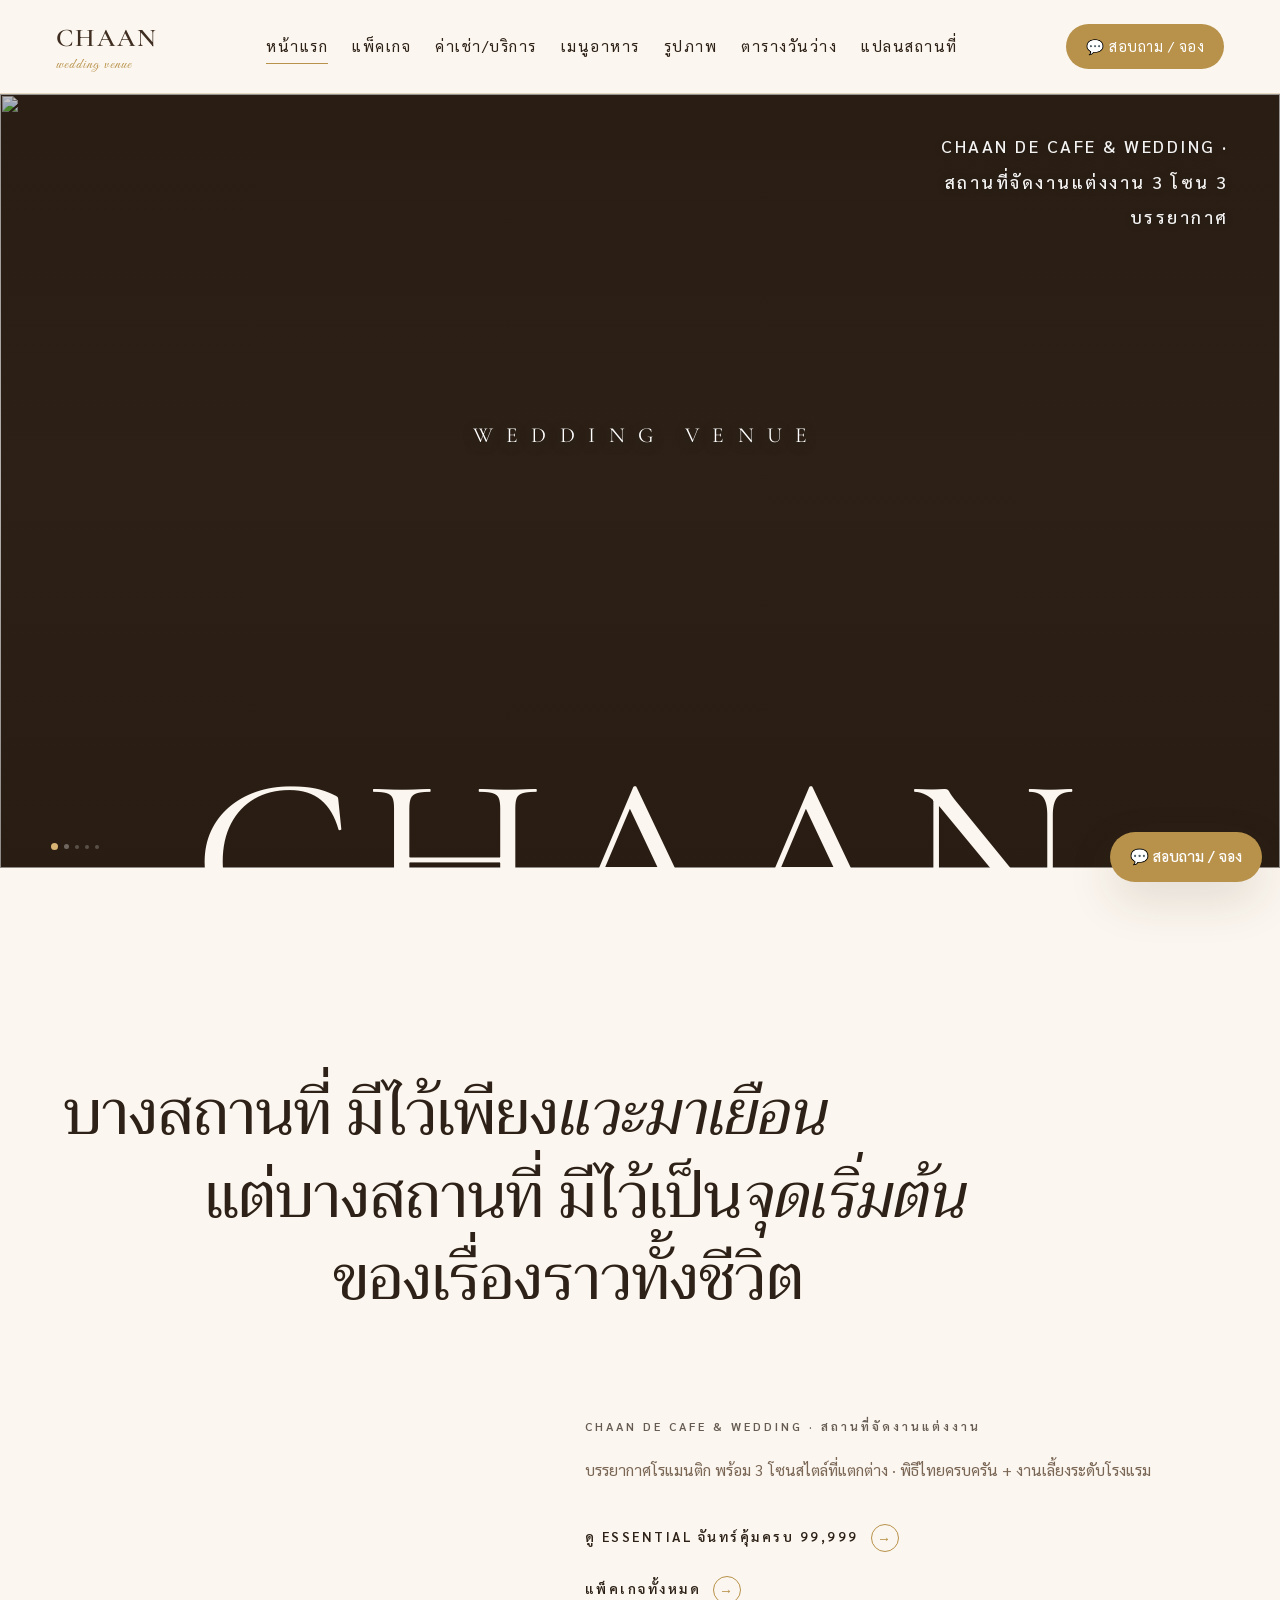
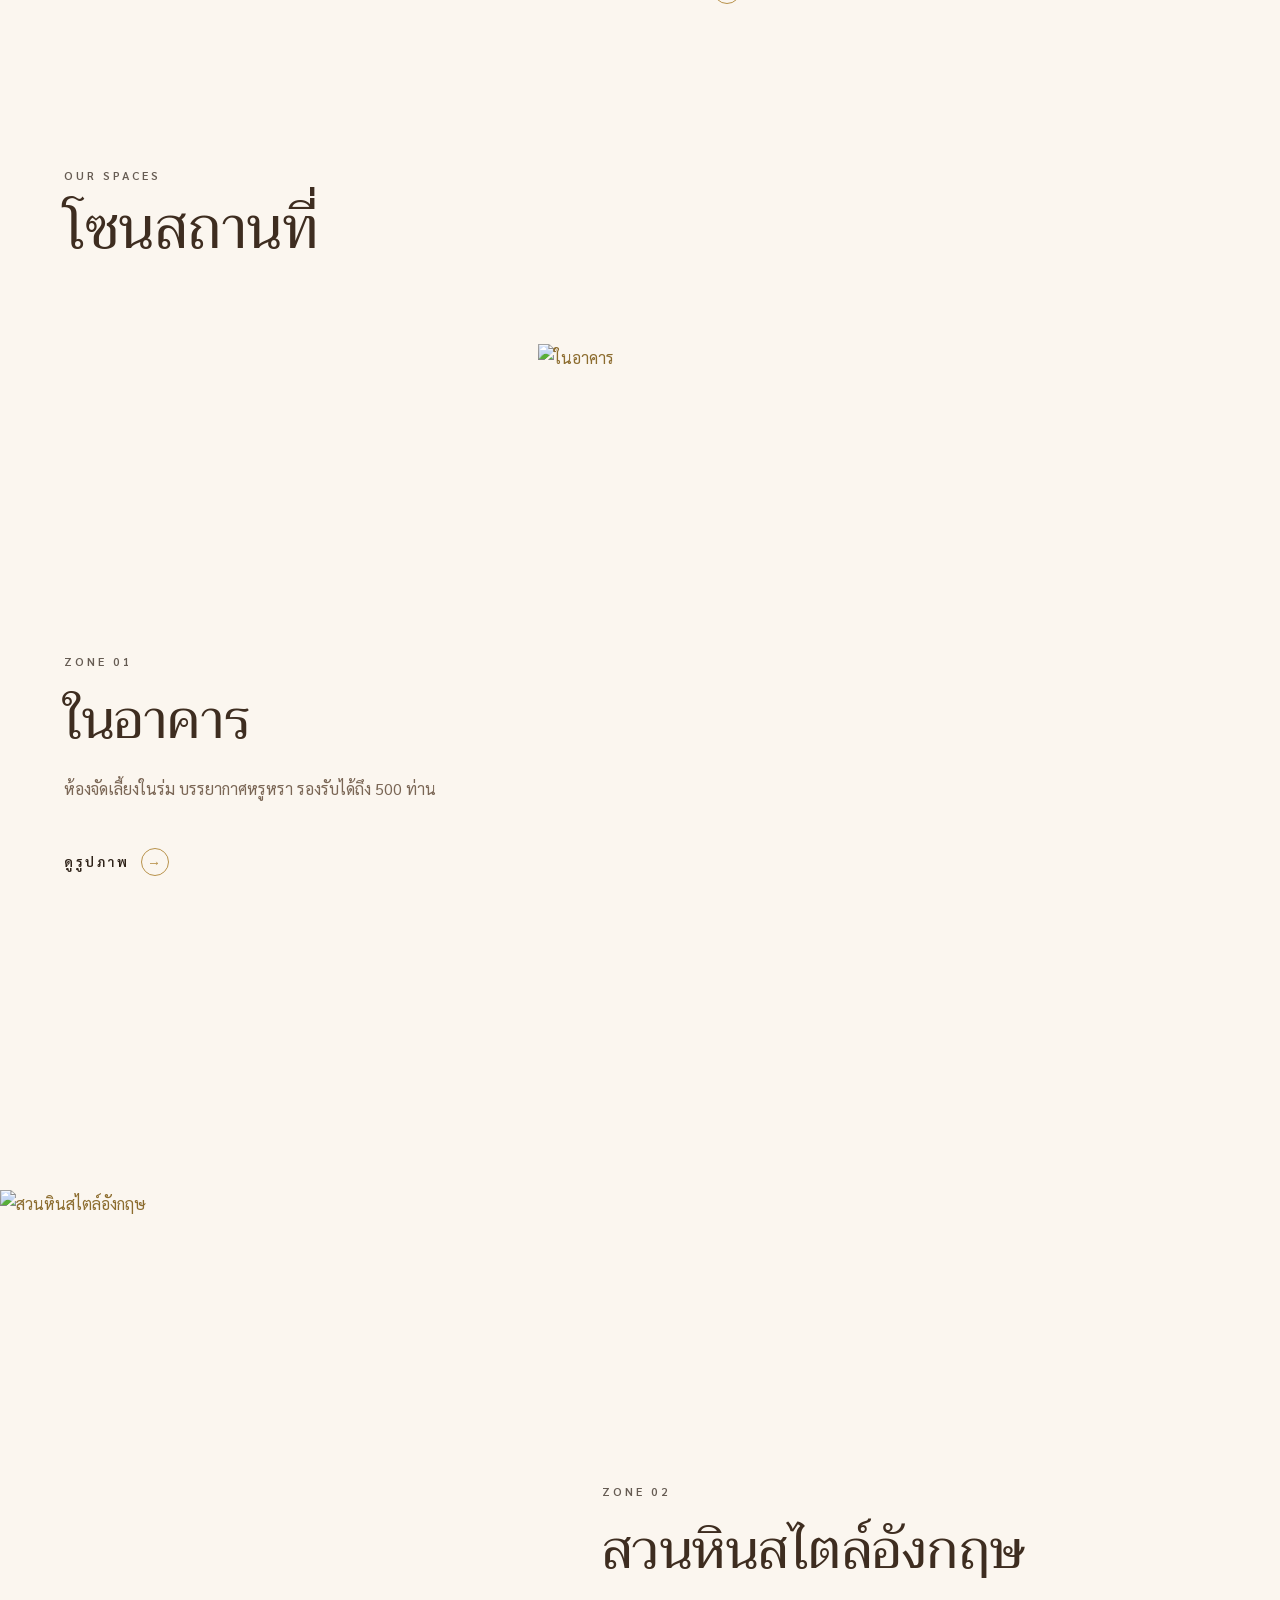
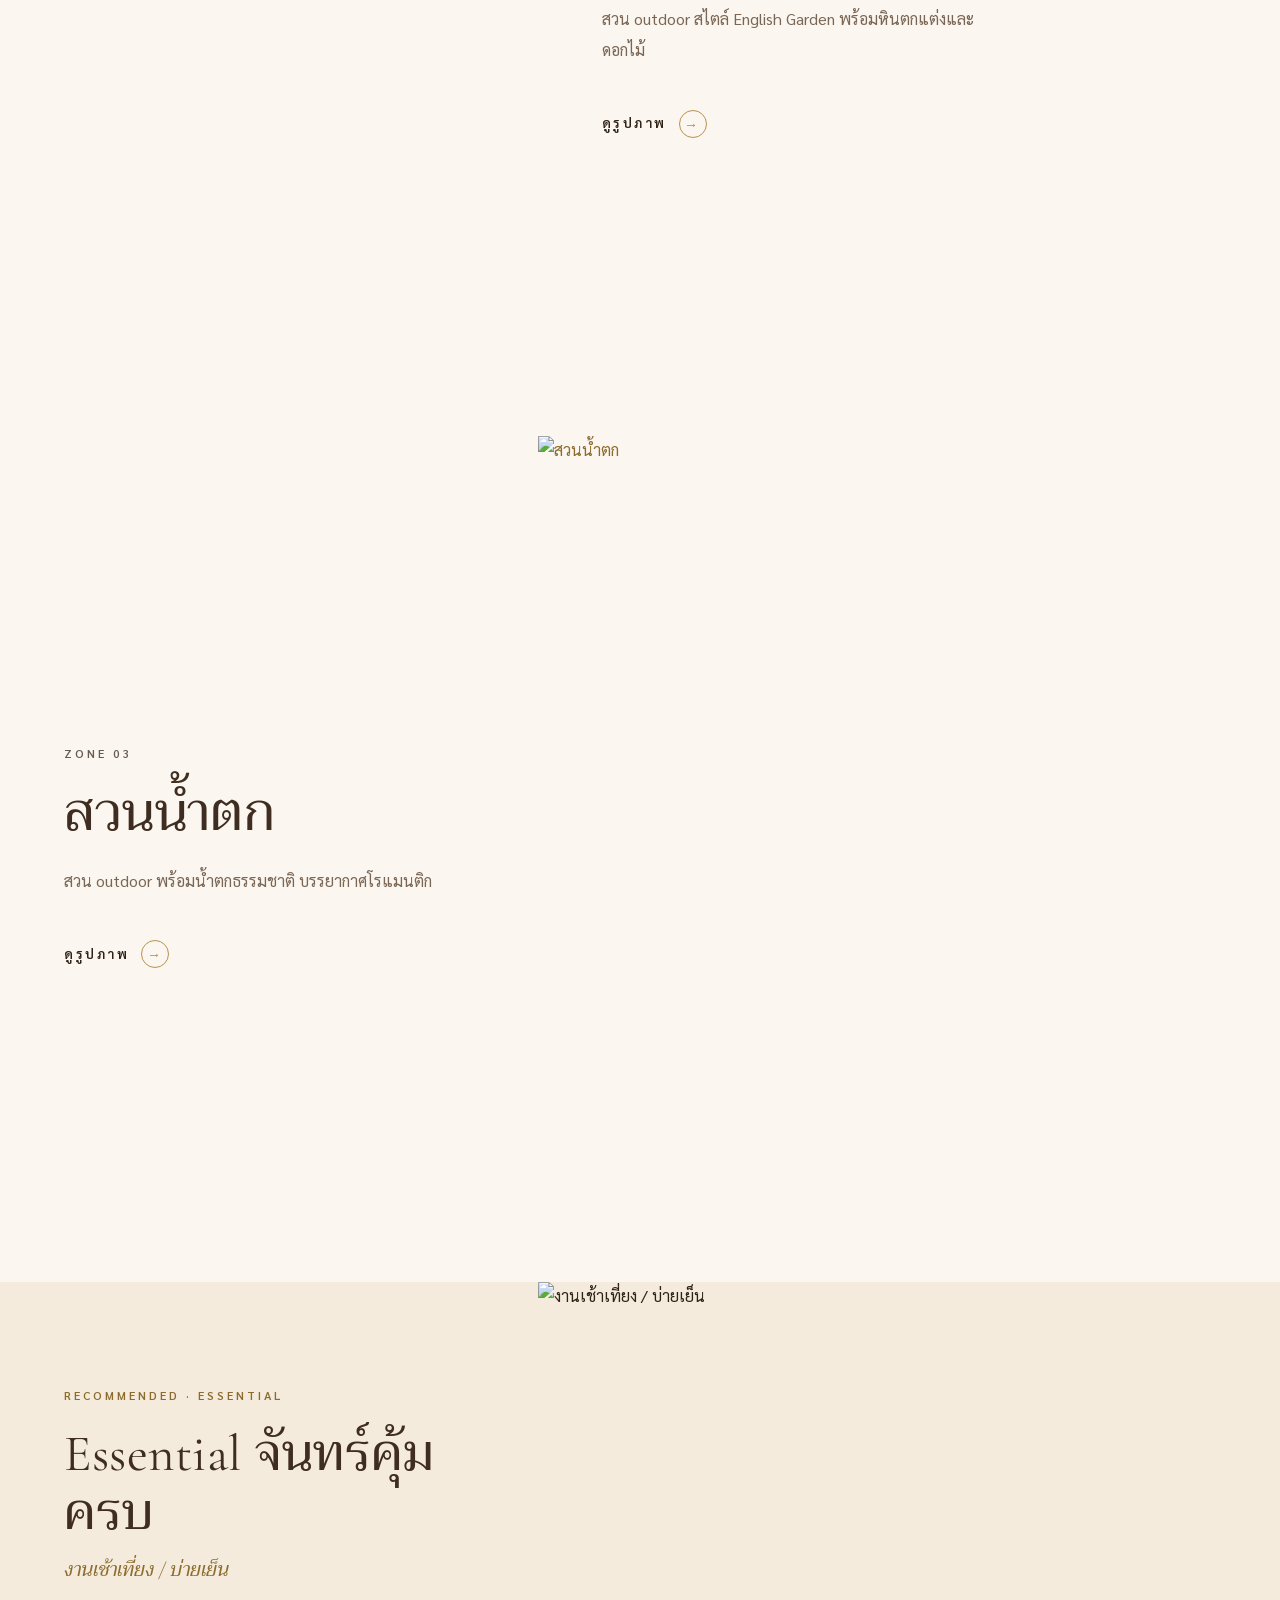
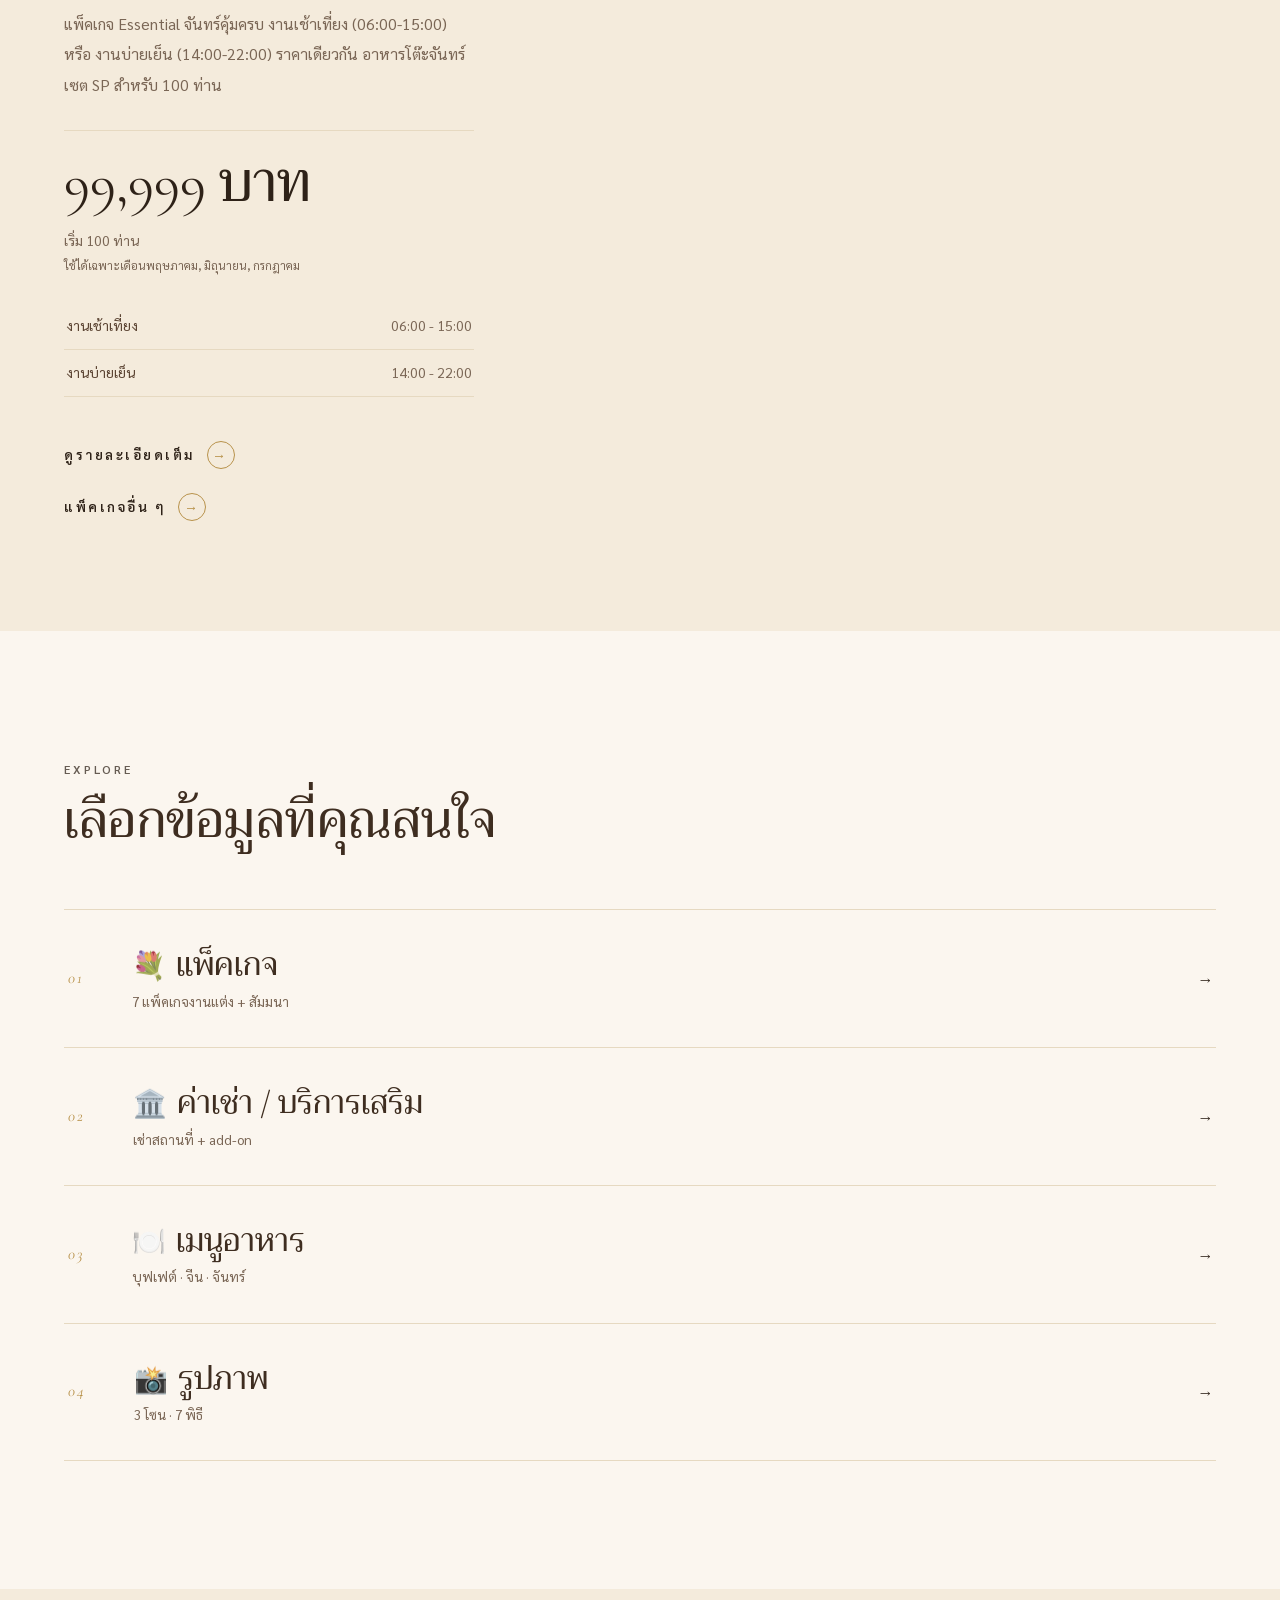
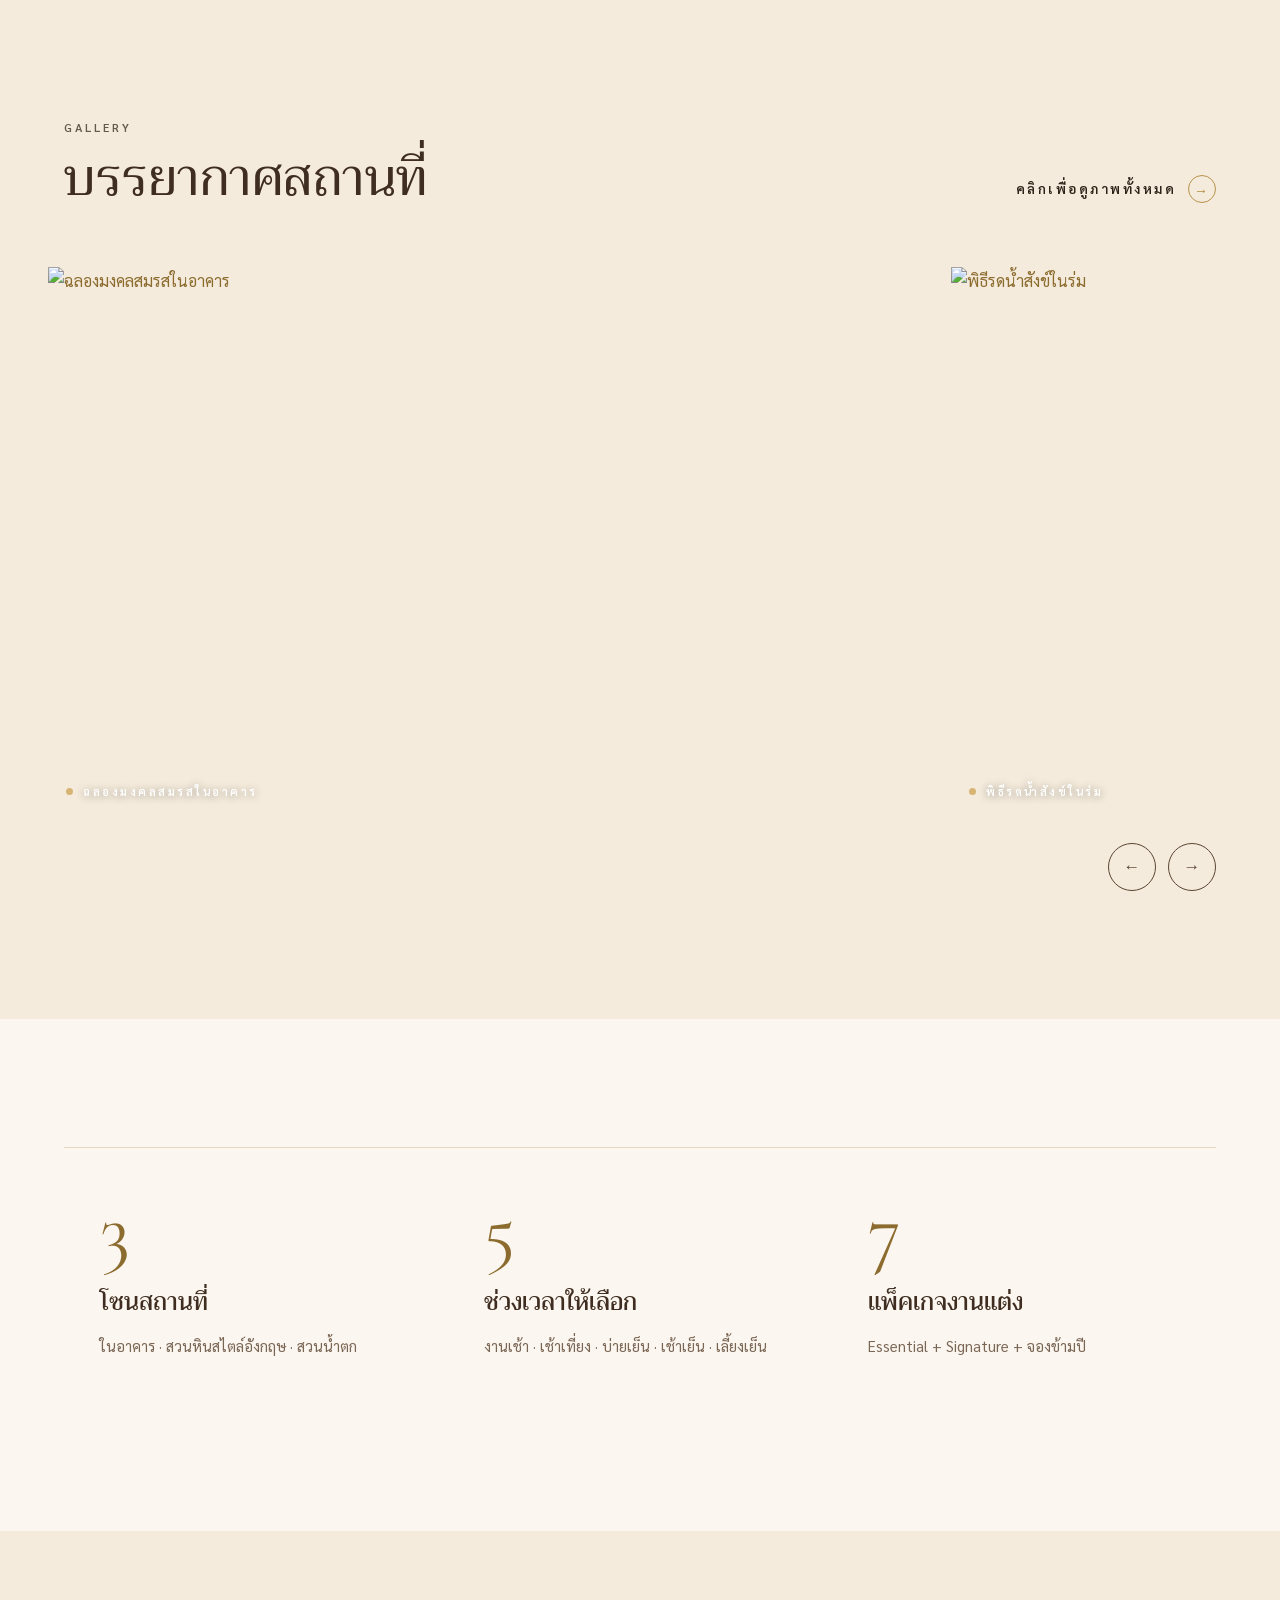
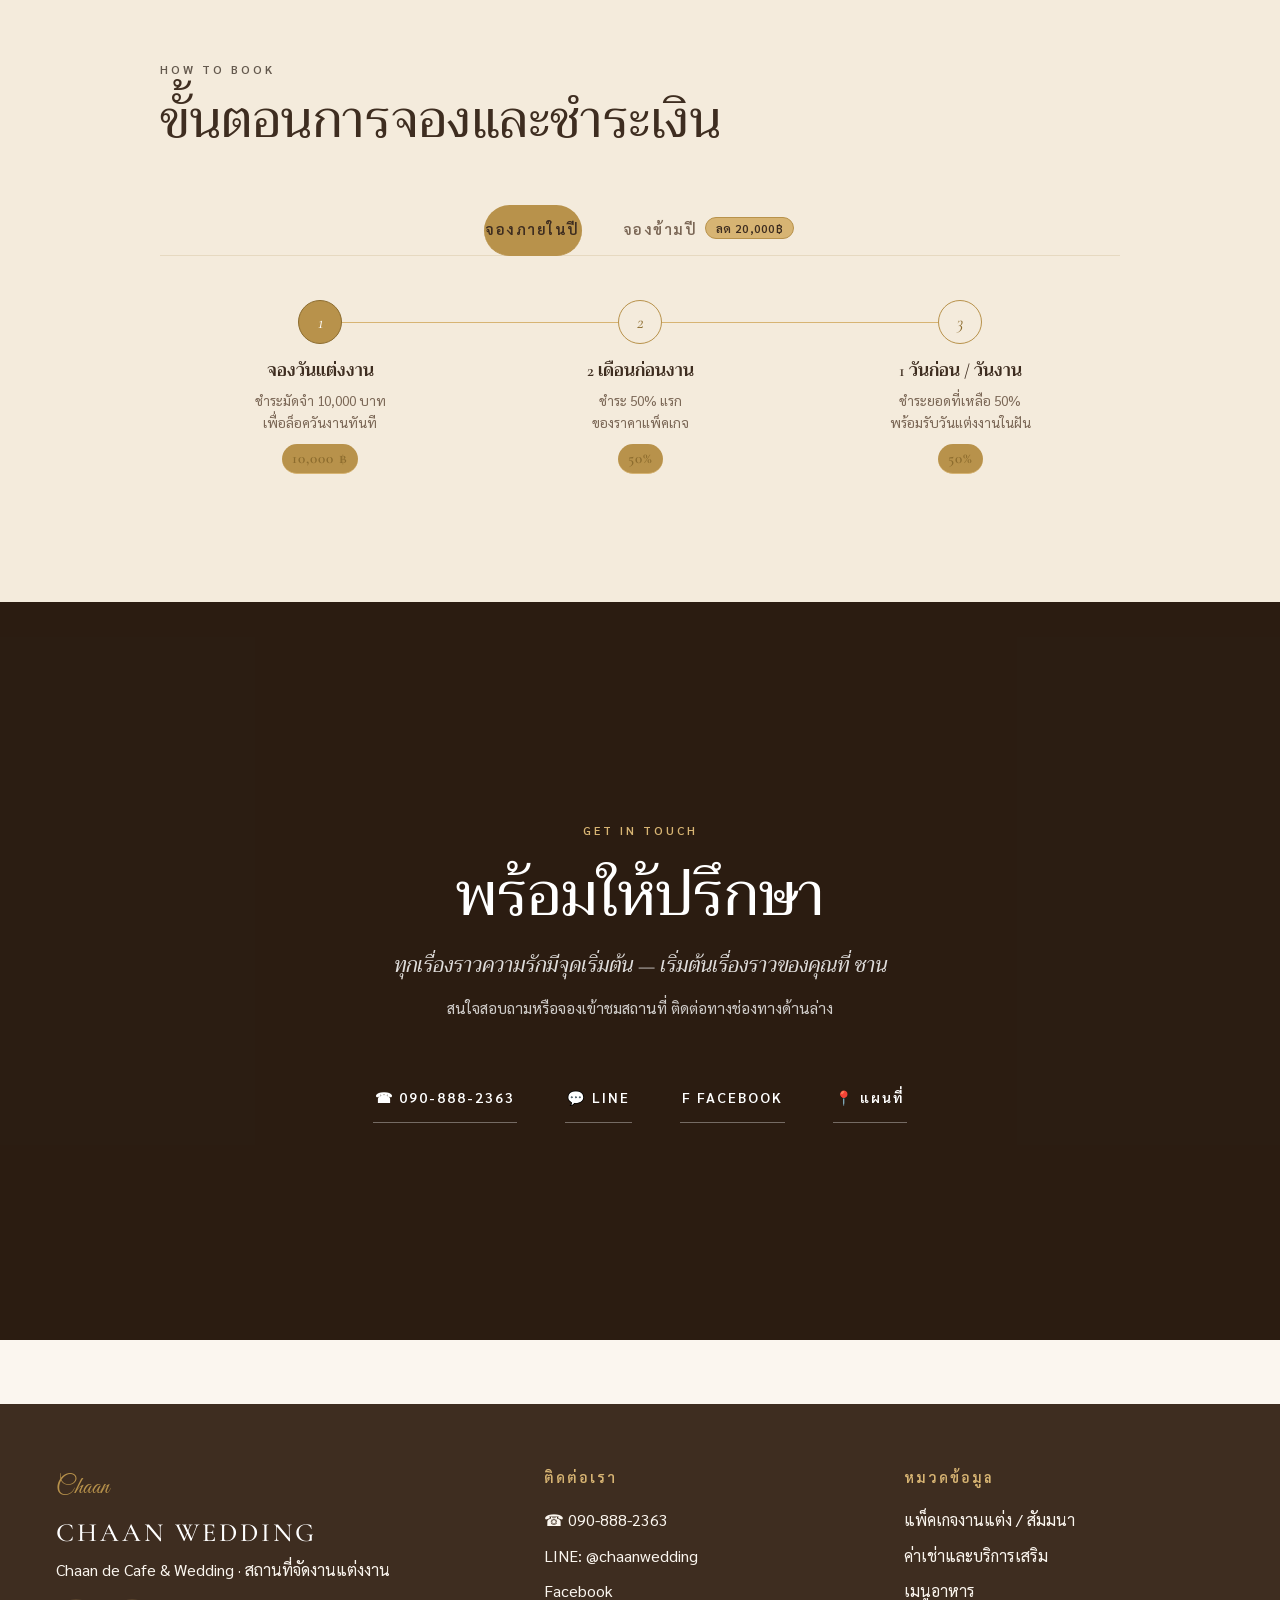
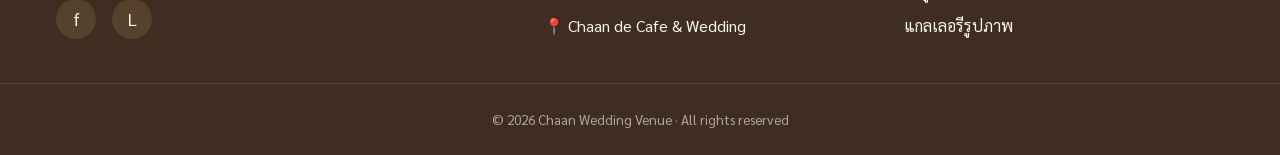
==== commit 4346cf78: "feat: homepage round 4 - Hillbrook-style editorial redesign (giant wordmark hero, full-screen zone s" ====
--- a/index.html
+++ b/index.html
@@ -7,38 +7,66 @@
 <meta name="description" content="Chaan de Cafe &amp; Wedding · สถานที่จัดงานแต่งงาน 3 โซน · Essential จันทร์คุ้มครบ 99,999 บาท">
 <link rel="preconnect" href="https://fonts.googleapis.com">
 <link rel="preconnect" href="https://fonts.gstatic.com" crossorigin>
-<link href="https://fonts.googleapis.com/css2?family=Cormorant+Garamond:ital,wght@0,400;0,500;0,600;1,400;1,500&family=Great+Vibes&family=Sarabun:wght@300;400;500;600&family=Trirong:wght@400;500;600&display=swap" rel="stylesheet">
+<link href="https://fonts.googleapis.com/css2?family=Cormorant+Garamond:ital,wght@0,400;0,500;0,600;1,400;1,500&family=Great+Vibes&family=Sarabun:wght@300;400;500;600&family=Trirong:ital,wght@0,400;0,500;0,600;1,400&display=swap" rel="stylesheet">
 <link rel="stylesheet" href="./css/style.css?v=20260612a">
 <style>
-  /* ============================================================
-     Homepage — cinematic editorial redesign (มิ.ย. 2026 รอบ 3.5)
-     โครงใหม่ทั้งหน้า · เนื้อหา/ข้อมูลเดิมทุกตัวอักษร (bind จาก data.json)
-     ============================================================ */
-
-  /* ─── Scroll reveal (นุ่ม, ครั้งเดียว) ─── */
+  /* ================================================================
+     Homepage — Hillbrook-style editorial redesign (มิ.ย. 2026 รอบ 4)
+     ข้อมูล/ราคา/ลิงก์เดิม 100% · เพิ่มเฉพาะ mood text ตามที่อนุมัติ
+     ================================================================ */
+
+  /* ─── Editorial primitives ─── */
+  .kicker {
+    display: block;
+    font-family: var(--font-sans);
+    font-size: 0.74rem;
+    font-weight: 600;
+    letter-spacing: 3px;
+    text-transform: uppercase;
+    color: var(--color-text);
+    opacity: 0.72;
+  }
+  .lnk {
+    display: inline-flex;
+    align-items: center;
+    gap: 12px;
+    font-family: var(--font-sans);
+    font-size: 0.84rem;
+    font-weight: 600;
+    letter-spacing: 2.5px;
+    text-transform: uppercase;
+    color: var(--color-text);
+    min-height: 44px;
+    transition: color 0.3s ease;
+  }
+  .lnk .circ {
+    width: 28px; height: 28px;
+    flex-shrink: 0;
+    border: 1px solid var(--color-gold);
+    border-radius: 50%;
+    display: inline-flex;
+    align-items: center;
+    justify-content: center;
+    color: var(--color-gold);
+    font-size: 0.85rem;
+    transition: background 0.3s ease, color 0.3s ease, transform 0.3s ease;
+  }
+  .lnk:hover { color: var(--color-brown-dark); }
+  .lnk:hover .circ { background: var(--color-gold); color: #fff; transform: translateX(4px); }
   .reveal {
     opacity: 0;
-    transform: translateY(26px);
+    transform: translateY(28px);
     transition: opacity 1s ease, transform 1s ease;
   }
   .reveal.in-view { opacity: 1; transform: none; }
-  @media (prefers-reduced-motion: reduce) {
-    .reveal { opacity: 1; transform: none; }
-  }
-
-  /* ─── HERO — เต็มจอ + crossfade + slow zoom ─── */
-  .hero-cine {
+  @media (prefers-reduced-motion: reduce) { .reveal { opacity: 1; transform: none; } }
+
+  /* ─── HERO — wordmark ยักษ์เกยภาพ (Hillbrook) ─── */
+  .hero {
     position: relative;
-    min-height: clamp(620px, 92svh, 920px);
-    display: flex;
-    flex-direction: column;
-    align-items: center;
-    justify-content: center;
-    text-align: center;
-    overflow: hidden;
-    padding: 0;
-  }
-  .hero-carousel { position: absolute; inset: 0; z-index: 0; }
+    height: clamp(540px, 86vh, 900px);
+  }
+  .hero__media { position: absolute; inset: 0; overflow: hidden; }
   .hero-carousel__slides { position: relative; height: 100%; }
   .hero-carousel__slide {
     position: absolute;
@@ -53,83 +81,68 @@
     display: block;
     pointer-events: none;
     user-select: none;
-    transform: scale(1.001);
-  }
-  .hero-carousel__slide.active img {
-    transform: scale(1.07);
-    transition: transform 9s ease-out;
-  }
-  @media (prefers-reduced-motion: reduce) {
-    .hero-carousel__slide.active img { transform: none; }
-  }
-  .hero-carousel::after {
+  }
+  .hero__media::after {
     content: "";
     position: absolute;
     inset: 0;
-    background: linear-gradient(180deg,
-      rgba(30,18,8,0.34) 0%,
-      rgba(30,18,8,0.10) 40%,
-      rgba(30,18,8,0.62) 100%);
+    background: linear-gradient(180deg, rgba(30,18,8,0.26) 0%, rgba(30,18,8,0.08) 50%, rgba(30,18,8,0.30) 100%);
     pointer-events: none;
-    z-index: 1;
-  }
-  .hero-cine__content {
-    position: relative;
-    z-index: 2;
-    max-width: 880px;
-    margin: 0 auto;
-    padding: clamp(90px, 14vh, 130px) 20px clamp(40px, 6vh, 60px);
-  }
-  /* brand lockup — script เด่นแบบ Hillbrook */
-  .hero-cine__script {
-    font-family: var(--font-script);
-    font-size: clamp(4.2rem, 13vw, 8rem);
-    color: #FDF9F2;
-    line-height: 0.95;
-    text-shadow: 0 4px 28px rgba(0,0,0,0.35);
-  }
-  .hero-cine h1 {
-    font-family: var(--font-serif);
-    font-size: clamp(1.15rem, 3vw, 1.7rem);
+  }
+  .hero__topline {
+    position: absolute;
+    top: clamp(18px, 3vw, 34px);
+    right: clamp(16px, 4vw, 52px);
+    z-index: 3;
+    max-width: min(340px, 62vw);
+    text-align: right;
+    color: #fff;
+    font-size: 0.7rem;
+    font-weight: 500;
+    letter-spacing: 2.5px;
+    text-transform: uppercase;
+    line-height: 2;
+    text-shadow: 0 1px 8px rgba(0,0,0,0.35);
+  }
+  .hero h1 {
+    position: absolute;
+    top: 44%;
+    left: 50%;
+    transform: translate(-50%, -50%);
+    z-index: 3;
+    margin: 0;
+    color: #fff;
+    font-family: var(--font-serif);
+    font-size: clamp(0.95rem, 2vw, 1.35rem);
     font-weight: 400;
-    letter-spacing: 0.55em;
-    text-indent: 0.55em; /* balance tracking */
-    color: var(--color-gold-light);
-    margin: 18px 0 0;
-    text-shadow: 0 2px 14px rgba(0,0,0,0.4);
-  }
-  .hero-cine__sub {
-    color: rgba(255,255,255,0.9);
-    font-size: clamp(0.98rem, 2vw, 1.1rem);
-    font-weight: 300;
-    letter-spacing: 0.5px;
-    max-width: 620px;
-    margin: 22px auto 0;
-    text-shadow: 0 1px 8px rgba(0,0,0,0.35);
-  }
-  .hero-cine__ctas {
-    display: flex;
-    gap: 14px;
-    justify-content: center;
-    flex-wrap: wrap;
-    margin-top: 38px;
-  }
-  /* เส้น scroll cue บาง ๆ */
-  .hero-cine__cue {
-    position: relative;
-    z-index: 2;
-    width: 1px;
-    height: clamp(40px, 7vh, 64px);
-    margin: 0 auto;
-    background: linear-gradient(180deg, rgba(255,255,255,0.85), rgba(255,255,255,0));
+    letter-spacing: 0.62em;
+    text-indent: 0.62em;
+    white-space: nowrap;
+    text-shadow: 0 2px 14px rgba(0,0,0,0.45);
+  }
+  /* ตัวอักษรยักษ์ครีม เกยขอบล่างของภาพ — ครึ่งบนทับรูป ครึ่งล่างกลืนพื้นครีม */
+  .hero__wordmark {
+    position: absolute;
+    bottom: 0;
+    left: 0; right: 0;
+    transform: translateY(46%);
+    z-index: 4;
+    text-align: center;
+    font-family: var(--font-serif);
+    font-weight: 400;
+    font-size: clamp(74px, 18.5vw, 305px);
+    line-height: 0.74;
+    letter-spacing: 0.04em;
+    color: var(--color-cream);
+    pointer-events: none;
+    user-select: none;
   }
   .hero-dots {
     position: absolute;
-    bottom: 24px;
-    left: 0; right: 0;
-    z-index: 2;
-    display: flex;
-    justify-content: center;
+    bottom: 18px;
+    left: clamp(16px, 4vw, 52px);
+    z-index: 5;
+    display: flex;
     align-items: center;
     gap: 6px;
     pointer-events: none;
@@ -137,397 +150,414 @@
   .hero-dot {
     display: block;
     border-radius: 50%;
-    background: rgba(255,255,255,0.45);
+    background: rgba(255,255,255,0.5);
     cursor: pointer;
     pointer-events: auto;
     border: none;
     padding: 0;
-    transition: width 0.35s ease, height 0.35s ease,
-                background 0.35s ease, opacity 0.35s ease;
     width: 4px; height: 4px;
-    opacity: 0.4;
-  }
-  .hero-dot[data-dist="1"] { width: 5px; height: 5px; opacity: 0.6; }
-  .hero-dot[data-dist="0"] {
-    width: 7px; height: 7px;
-    background: var(--color-gold-light);
-    opacity: 1;
-  }
-
-  /* ─── INTRO — editorial statement ─── */
-  .intro-state {
+    opacity: 0.45;
+    transition: all 0.35s ease;
+  }
+  .hero-dot[data-dist="1"] { width: 5px; height: 5px; opacity: 0.65; }
+  .hero-dot[data-dist="0"] { width: 7px; height: 7px; background: var(--color-gold-light); opacity: 1; }
+
+  /* ─── INTRO — staggered statement + ย่อหน้าเยื้องขวา (Hillbrook) ─── */
+  .intro {
     background: var(--color-cream);
-    padding: clamp(96px, 14vw, 170px) 24px;
-    text-align: center;
-  }
-  .intro-state__eyebrow {
-    display: block;
-    font-family: var(--font-sans);
-    font-size: 0.82rem;
-    font-weight: 500;
-    letter-spacing: 3px;
-    color: var(--color-gold-dark);
-    margin-bottom: 28px;
-  }
-  .intro-state__text {
-    font-family: var(--font-serif);
-    font-size: clamp(1.65rem, 4.2vw, 2.9rem);
+    padding: clamp(120px, 16vw, 250px) clamp(20px, 5vw, 64px) clamp(90px, 12vw, 170px);
+    overflow: hidden;
+  }
+  .intro__inner { max-width: 1240px; margin: 0 auto; }
+  .intro__statement {
+    font-family: var(--font-serif);
+    font-size: clamp(1.9rem, 5vw, 3.9rem);
     font-weight: 400;
-    line-height: 1.55;
-    color: var(--color-brown-dark);
-    max-width: 980px;
+    line-height: 1.32;
+    color: var(--color-text);
+    margin: 0;
+  }
+  .intro__statement em { font-style: italic; }
+  .intro__statement .l2 { display: block; padding-left: clamp(36px, 11vw, 210px); }
+  .intro__statement .l3 { display: block; padding-left: clamp(72px, 21vw, 400px); }
+  .intro__body {
+    max-width: 580px;
+    margin: clamp(52px, 8vw, 96px) clamp(0px, 4vw, 56px) 0 auto;
+  }
+  .intro__body .kicker { margin-bottom: 18px; }
+  .intro__desc {
+    font-size: 0.98rem;
+    line-height: 2;
+    color: var(--color-text-muted);
+    margin: 0 0 30px;
+  }
+  .intro__links { display: flex; flex-direction: column; gap: 8px; align-items: flex-start; }
+
+  /* ─── ZONES — full-screen scrolling sections (Hillbrook "The farm") ─── */
+  .zones-head {
+    max-width: 1500px;
     margin: 0 auto;
-  }
-  .intro-state__rule {
-    width: 1px;
-    height: clamp(48px, 7vw, 72px);
-    margin: clamp(36px, 5vw, 56px) auto 0;
-    background: linear-gradient(180deg, var(--color-gold), rgba(184,146,75,0));
-  }
-
-  /* ─── VENUE ZONES — แถวสลับแบบ editorial ─── */
-  .zones-cine { padding: var(--space-section) 0 calc(var(--space-section) * 1.15); }
-  .zone-rows {
-    display: flex;
-    flex-direction: column;
-    gap: clamp(72px, 10vw, 128px);
-    max-width: 1160px;
-    margin: 0 auto;
-    padding: 0 20px;
-  }
-  .zone-row {
+    padding: 0 clamp(20px, 5vw, 64px) clamp(44px, 6vw, 80px);
+  }
+  .zones-head h2 {
+    font-family: var(--font-serif);
+    font-size: clamp(2.2rem, 5vw, 3.6rem);
+    font-weight: 400;
+    margin: 10px 0 0;
+    letter-spacing: 0.5px;
+  }
+  .zone {
     display: grid;
     grid-template-columns: 1fr;
-    gap: 26px;
-    align-items: center;
-  }
-  @media (min-width: 900px) {
-    .zone-row { grid-template-columns: 7fr 5fr; gap: clamp(44px, 6vw, 92px); }
-    .zone-row--flip .zone-row__media { order: 2; }
-  }
-  .zone-row__media {
+    background: var(--color-cream);
+  }
+  .zone__media {
     display: block;
-    aspect-ratio: 4 / 3;
-    overflow: hidden;
-    border-radius: 6px;
-    background: var(--color-line);
-    box-shadow: var(--shadow-md);
-  }
-  .zone-row__media img {
+    position: relative;
+    height: 58vh;
+    min-height: 320px;
+  }
+  .zone__media img {
+    position: absolute;
+    inset: 0;
     width: 100%; height: 100%;
     object-fit: cover;
     display: block;
-    transform: scale(1.001);
-    transition: transform 1.4s ease;
-  }
-  .zone-row__media:hover img { transform: scale(1.05); }
-  .zone-row__num {
-    display: block;
-    font-family: var(--font-serif);
-    font-style: italic;
+  }
+  .zone__text {
+    display: flex;
+    flex-direction: column;
+    justify-content: center;
+    align-items: flex-start;
+    padding: clamp(48px, 8vw, 110px) clamp(24px, 5vw, 80px);
+  }
+  .zone__kicker { margin-bottom: 20px; }
+  .zone__name {
+    font-family: var(--font-serif);
+    font-size: clamp(2.2rem, 4.2vw, 3.5rem);
+    font-weight: 400;
+    line-height: 1.12;
+    margin: 0 0 22px;
+  }
+  .zone__name em { font-style: italic; }
+  .zone__desc {
+    max-width: 46ch;
+    color: var(--color-text-muted);
     font-size: 1rem;
-    letter-spacing: 4px;
-    color: var(--color-gold);
-    margin-bottom: 14px;
-  }
-  .zone-row__name {
-    font-family: var(--font-serif);
-    font-size: clamp(1.9rem, 3.6vw, 2.7rem);
-    font-weight: 400;
-    color: var(--color-brown-dark);
-    line-height: 1.2;
-    margin: 0 0 16px;
-  }
-  .zone-row__desc {
-    color: var(--color-text-muted);
-    font-size: 1.02rem;
     line-height: 1.95;
-    max-width: 44ch;
-    margin: 0 0 26px;
-  }
-  .zone-row__link {
-    display: inline-block;
-    font-size: 0.8rem;
-    letter-spacing: 2.5px;
-    text-transform: uppercase;
-    color: var(--color-gold-dark);
-    border-bottom: 1px solid var(--color-gold-light);
-    padding-bottom: 5px;
-    transition: color 0.25s ease, border-color 0.25s ease;
-  }
-  .zone-row__link:hover { color: var(--color-brown-dark); border-color: var(--color-brown); }
-
-  /* ─── FEATURED PACKAGE — premium band ─── */
-  .feat-band {
-    background: linear-gradient(180deg, var(--color-cream) 0%, var(--color-cream-warm) 100%);
-    padding: var(--space-section) 20px;
-  }
+    margin: 0 0 36px;
+  }
+  @media (min-width: 900px) {
+    .zone { grid-template-columns: 42fr 58fr; min-height: 94vh; }
+    .zone__media { height: auto; min-height: 100%; }
+    .zone--flip .zone__media { order: -1; }
+  }
+
+  /* ─── FEATURED PACKAGE — split เต็มจอ โทนเดียวกับ zones ─── */
   .feat {
     display: grid;
     grid-template-columns: 1fr;
-    max-width: 1160px;
-    margin: 0 auto;
-    background: var(--color-ivory);
-    border-radius: 8px;
-    overflow: hidden;
-    box-shadow: var(--shadow-lg);
+    background: var(--color-cream-warm);
+  }
+  .feat__media {
     position: relative;
-  }
-  @media (min-width: 880px) {
-    .feat { grid-template-columns: 1.15fr 1fr; }
-    .feat__img { min-height: 560px; aspect-ratio: auto; }
-  }
-  .feat__img { position: relative; aspect-ratio: 16 / 11; }
-  .feat__img img { width: 100%; height: 100%; object-fit: cover; display: block; }
-  .feat__img::after {
-    content: "";
+    height: 58vh;
+    min-height: 320px;
+  }
+  .feat__media img {
     position: absolute;
     inset: 0;
-    background: linear-gradient(180deg, rgba(46,34,24,0) 65%, rgba(46,34,24,0.25) 100%);
-  }
-  .feat__badge {
-    position: absolute;
-    top: 20px;
-    left: 20px;
-    z-index: 2;
-    background: rgba(255, 252, 247, 0.95);
-    color: var(--color-gold-dark);
-    border: 1px solid var(--color-gold-light);
-    padding: 7px 18px;
-    border-radius: 999px;
-    font-size: 0.72rem;
-    font-weight: 600;
-    letter-spacing: 3px;
-    text-transform: uppercase;
+    width: 100%; height: 100%;
+    object-fit: cover;
+    display: block;
   }
   .feat__body {
-    padding: clamp(36px, 5.5vw, 68px) clamp(26px, 4.5vw, 56px);
     display: flex;
     flex-direction: column;
     justify-content: center;
-  }
-  .feat__eyebrow {
-    font-family: var(--font-script);
-    color: var(--color-gold);
-    font-size: clamp(1.7rem, 3vw, 2.1rem);
-    line-height: 1;
-    margin-bottom: 8px;
-  }
-  .feat__title {
-    font-family: var(--font-serif);
-    font-size: clamp(1.9rem, 4vw, 2.8rem);
+    align-items: flex-start;
+    padding: clamp(56px, 8vw, 110px) clamp(24px, 5vw, 80px);
+  }
+  .feat__kicker { margin-bottom: 20px; color: var(--color-gold-dark); opacity: 1; }
+  .feat__name {
+    font-family: var(--font-serif);
+    font-size: clamp(2.1rem, 4vw, 3.3rem);
     font-weight: 400;
-    margin: 0 0 12px;
-    color: var(--color-brown-dark);
-    line-height: 1.18;
-  }
-  .feat__sub {
+    line-height: 1.15;
+    margin: 0 0 10px;
+  }
+  .feat__pkgname {
+    font-family: var(--font-serif);
+    font-style: italic;
+    font-size: clamp(1.05rem, 1.8vw, 1.25rem);
+    color: var(--color-gold-dark);
+    margin: 0 0 22px;
+  }
+  .feat__desc {
+    max-width: 52ch;
     color: var(--color-text-muted);
-    margin: 0 0 22px;
     font-size: 0.98rem;
-    line-height: 1.85;
+    line-height: 1.95;
+    margin: 0 0 30px;
   }
   .feat__price-row {
     display: flex;
     align-items: baseline;
     gap: 18px;
     flex-wrap: wrap;
-    padding-top: 20px;
-    margin-bottom: 22px;
+    padding-top: 24px;
+    margin-bottom: 26px;
     border-top: 1px solid var(--color-line);
+    align-self: stretch;
   }
   .feat__price {
     font-family: var(--font-serif);
-    font-size: clamp(2.5rem, 5.5vw, 3.6rem);
-    color: var(--color-gold-dark);
+    font-size: clamp(2.5rem, 5vw, 3.5rem);
+    color: var(--color-text);
     line-height: 1;
   }
-  .feat__price-meta { font-size: 0.9rem; color: var(--color-text-muted); line-height: 1.6; }
-  .feat__pills { display: flex; flex-wrap: wrap; gap: 8px; margin-bottom: 28px; }
-  .feat__pill {
-    background: transparent;
-    border: 1px solid var(--color-line);
-    padding: 6px 16px;
-    border-radius: 999px;
-    font-size: 0.8rem;
-    letter-spacing: 0.4px;
+  .feat__price-meta { font-size: 0.88rem; color: var(--color-text-muted); line-height: 1.7; }
+  .feat__slots { align-self: stretch; margin: 0 0 36px; }
+  .feat__slot {
+    display: flex;
+    justify-content: space-between;
+    gap: 16px;
+    padding: 11px 2px;
+    border-bottom: 1px solid var(--color-line);
+    font-size: 0.88rem;
     color: var(--color-brown);
   }
-  .feat__ctas { display: flex; gap: 12px; flex-wrap: wrap; }
-
-  /* ─── EXPLORE — minimal editorial list ─── */
-  .explore-cine { padding: var(--space-section) 20px; background: var(--color-cream); }
-  .explore-list {
-    max-width: 1160px;
+  .feat__slot .hrs { color: var(--color-text-muted); white-space: nowrap; }
+  .feat__links { display: flex; flex-direction: column; gap: 8px; align-items: flex-start; }
+  @media (min-width: 900px) {
+    .feat { grid-template-columns: 42fr 58fr; min-height: 92vh; }
+    .feat__media { height: auto; min-height: 100%; order: 2; }
+  }
+
+  /* ─── EXPLORE — editorial index rows ─── */
+  .explore {
+    max-width: 1500px;
     margin: 0 auto;
+    padding: clamp(80px, 10vw, 140px) clamp(20px, 5vw, 64px);
+  }
+  .explore h2 {
+    font-family: var(--font-serif);
+    font-size: clamp(2rem, 4.4vw, 3.2rem);
+    font-weight: 400;
+    margin: 10px 0 clamp(36px, 5vw, 56px);
+  }
+  .idx { border-top: 1px solid var(--color-line); }
+  .idx a {
     display: grid;
-    grid-template-columns: 1fr 1fr;
-    border-top: 1px solid var(--color-line);
-    border-left: 1px solid var(--color-line);
-  }
-  @media (min-width: 880px) { .explore-list { grid-template-columns: repeat(4, 1fr); } }
-  .explore-item {
-    display: flex;
-    flex-direction: column;
-    gap: 6px;
-    padding: clamp(26px, 4vw, 40px) clamp(18px, 3vw, 30px);
-    border-right: 1px solid var(--color-line);
+    grid-template-columns: auto 1fr auto;
+    gap: clamp(16px, 4vw, 48px);
+    align-items: center;
+    padding: clamp(22px, 3.5vw, 34px) 4px;
     border-bottom: 1px solid var(--color-line);
-    background: transparent;
     color: inherit;
-    text-decoration: none;
-    transition: background 0.3s ease;
+    transition: background 0.3s ease, padding 0.3s ease;
+  }
+  .idx a:hover { background: var(--color-ivory); padding-left: 14px; color: inherit; }
+  .idx__num {
+    font-family: var(--font-serif);
+    font-style: italic;
+    color: var(--color-gold);
+    font-size: 1rem;
+    letter-spacing: 2px;
+  }
+  .idx__title {
+    font-family: var(--font-serif);
+    font-size: clamp(1.4rem, 2.6vw, 2rem);
+    font-weight: 400;
+    color: var(--color-brown-dark);
+    line-height: 1.3;
+  }
+  .idx__ico { font-size: 0.85em; margin-right: 10px; filter: saturate(0.7); opacity: 0.9; }
+  .idx__hint {
+    display: block;
+    font-family: var(--font-sans);
+    font-size: 0.85rem;
+    color: var(--color-text-muted);
+    margin-top: 4px;
+  }
+
+  /* ─── GALLERY — horizontal slider (Hillbrook) ─── */
+  .gal { background: var(--color-cream-warm); padding: clamp(80px, 10vw, 140px) 0; }
+  .gal__head {
+    max-width: 1500px;
+    margin: 0 auto;
+    display: flex;
+    flex-wrap: wrap;
+    align-items: flex-end;
+    justify-content: space-between;
+    gap: 20px;
+    padding: 0 clamp(20px, 5vw, 64px) clamp(36px, 5vw, 56px);
+  }
+  .gal__head h2 {
+    font-family: var(--font-serif);
+    font-size: clamp(2rem, 4.4vw, 3.2rem);
+    font-weight: 400;
+    margin: 10px 0 0;
+  }
+  .gal__track {
+    display: flex;
+    gap: clamp(12px, 1.8vw, 24px);
+    overflow-x: auto;
+    scroll-snap-type: x mandatory;
+    padding: 0 clamp(16px, 4vw, 48px);
+    -webkit-overflow-scrolling: touch;
+    scrollbar-width: none;
+  }
+  .gal__track::-webkit-scrollbar { display: none; }
+  .gal__slide {
     position: relative;
-  }
-  .explore-item:hover { background: var(--color-ivory); color: inherit; }
-  .explore-item__icon { font-size: 1.15rem; filter: saturate(0.7); opacity: 0.9; }
-  .explore-item__title {
-    font-family: var(--font-serif);
-    font-size: clamp(1.15rem, 2vw, 1.4rem);
-    font-weight: 500;
-    color: var(--color-brown-dark);
-    margin: 2px 0 0;
-  }
-  .explore-item__hint { font-size: 0.82rem; color: var(--color-text-muted); margin: 0; }
-  .explore-item__arrow {
-    margin-top: 14px;
-    font-size: 0.95rem;
-    color: var(--color-gold);
-    transition: transform 0.3s ease;
-  }
-  .explore-item:hover .explore-item__arrow { transform: translateX(6px); }
-
-  /* ─── GALLERY — full-bleed mosaic ─── */
-  .gal-cine {
-    background: var(--color-cream-warm);
-    padding: var(--space-section) 0;
-  }
-  .gal-grid {
-    display: grid;
-    gap: 10px;
-    padding: 0 12px;
-    max-width: 1480px;
-    margin: 0 auto;
-    grid-template-columns: repeat(2, 1fr);
-    grid-auto-rows: 165px;
-  }
-  @media (min-width: 760px) {
-    .gal-grid {
-      grid-template-columns: repeat(4, 1fr);
-      grid-auto-rows: clamp(220px, 24vw, 300px);
-      gap: 12px;
-    }
-  }
-  .gal-item {
-    position: relative;
+    flex: 0 0 min(84vw, 880px);
+    aspect-ratio: 16 / 10;
+    scroll-snap-align: center;
     overflow: hidden;
-    border-radius: 6px;
-    background: var(--color-line);
     display: block;
   }
-  .gal-item:nth-child(1) { grid-column: span 2; grid-row: span 2; }
-  .gal-item img {
+  .gal__slide img {
     width: 100%; height: 100%;
     object-fit: cover;
     display: block;
-    transform: scale(1.001);
-    transition: transform 1.3s ease;
-  }
-  .gal-item:hover img { transform: scale(1.05); }
-  .gal-cta { text-align: center; margin-top: clamp(32px, 5vw, 48px); }
-
-  /* ─── WHY — cinematic stat band ─── */
-  .why-cine {
-    background: var(--color-brown-dark);
-    color: var(--color-cream);
-    padding: clamp(80px, 11vw, 130px) 20px;
-  }
-  .why-grid {
-    max-width: 1000px;
+  }
+  .gal__cap {
+    position: absolute;
+    left: 18px; bottom: 16px;
+    display: inline-flex;
+    align-items: center;
+    gap: 10px;
+    color: #fff;
+    font-size: 0.7rem;
+    font-weight: 600;
+    letter-spacing: 2.5px;
+    text-transform: uppercase;
+    text-shadow: 0 1px 8px rgba(0,0,0,0.45);
+  }
+  .gal__cap::before {
+    content: "";
+    width: 7px; height: 7px;
+    border-radius: 50%;
+    background: var(--color-gold-light);
+    flex-shrink: 0;
+  }
+  .gal__nav {
+    max-width: 1500px;
     margin: 0 auto;
+    display: flex;
+    justify-content: flex-end;
+    gap: 12px;
+    padding: 26px clamp(20px, 5vw, 64px) 0;
+  }
+  .gal__btn {
+    width: 48px; height: 48px;
+    border-radius: 50%;
+    border: 1px solid var(--color-brown);
+    background: transparent;
+    color: var(--color-brown);
+    font-size: 1.05rem;
+    cursor: pointer;
+    display: inline-flex;
+    align-items: center;
+    justify-content: center;
+    transition: background 0.3s ease, color 0.3s ease;
+  }
+  .gal__btn:hover { background: var(--color-brown); color: #fff; }
+
+  /* ─── WHY — สถิติแบบ editorial บนพื้นเรียบ ─── */
+  .why {
+    max-width: 1500px;
+    margin: 0 auto;
+    padding: clamp(80px, 10vw, 140px) clamp(20px, 5vw, 64px);
+  }
+  .why__grid {
     display: grid;
     grid-template-columns: 1fr;
-    gap: 44px;
-    text-align: center;
-  }
-  @media (min-width: 640px) { .why-grid { grid-template-columns: repeat(3, 1fr); gap: 36px; } }
+  }
+  @media (min-width: 640px) { .why__grid { grid-template-columns: repeat(3, 1fr); } }
+  .why__cell {
+    padding: clamp(28px, 4vw, 44px) clamp(20px, 3vw, 36px);
+    border-top: 1px solid var(--color-line);
+  }
   .why-num {
-    font-family: var(--font-script);
-    color: var(--color-gold-light);
-    font-size: clamp(3.2rem, 6vw, 4.2rem);
+    font-family: var(--font-serif);
+    font-size: clamp(3.4rem, 6vw, 4.8rem);
+    font-weight: 400;
+    color: var(--color-gold-dark);
     line-height: 1;
-    margin-bottom: 12px;
+    margin-bottom: 14px;
   }
   .why-h {
     font-family: var(--font-serif);
-    font-size: clamp(1.2rem, 2.2vw, 1.45rem);
+    font-size: clamp(1.2rem, 2.2vw, 1.5rem);
+    font-weight: 500;
+    color: var(--color-brown-dark);
+    margin-bottom: 8px;
+  }
+  .why-p { color: var(--color-text-muted); font-size: 0.94rem; margin: 0; line-height: 1.8; }
+
+  /* ─── BOOKING — โทนเรียบ + timeline เดิม ─── */
+  .booking { background: var(--color-cream-warm); padding: clamp(80px, 10vw, 140px) 20px; }
+  .booking__inner { max-width: 960px; margin: 0 auto; }
+  .booking__inner h2 {
+    font-family: var(--font-serif);
+    font-size: clamp(2rem, 4.4vw, 3.2rem);
     font-weight: 400;
-    color: #fff;
-    margin-bottom: 8px;
-  }
-  .why-p { color: rgba(251, 246, 239, 0.72); font-size: 0.95rem; margin: 0; line-height: 1.7; }
-
-  /* ─── BOOKING STEPS ─── */
-  .booking-steps-section { background: var(--color-cream); padding: var(--space-section) 0; }
+    margin: 10px 0 clamp(36px, 5vw, 52px);
+  }
   .booking-tabs {
     display: flex;
-    justify-content: center;
-    gap: 12px;
+    gap: clamp(20px, 4vw, 40px);
     margin-bottom: 44px;
     flex-wrap: wrap;
+    border-bottom: 1px solid var(--color-line);
   }
   .booking-tab {
     display: inline-flex;
     align-items: center;
     gap: 8px;
-    padding: 11px 26px;
-    min-height: 44px;
-    border-radius: 999px;
-    border: 1px solid var(--color-gold-light);
+    padding: 12px 2px 16px;
+    min-height: 48px;
     background: transparent;
-    color: var(--color-brown);
+    border: none;
+    border-bottom: 1px solid transparent;
+    margin-bottom: -1px;
+    color: var(--color-text-muted);
     font-family: var(--font-sans);
-    font-size: 0.95rem;
-    font-weight: 500;
+    font-size: 0.92rem;
+    font-weight: 600;
+    letter-spacing: 1.5px;
     cursor: pointer;
-    transition: all 0.25s ease;
-  }
-  .booking-tab:hover { border-color: var(--color-gold); color: var(--color-gold-dark); }
-  .booking-tab.active { background: var(--color-gold); border-color: var(--color-gold); color: #fff; }
+    transition: color 0.25s ease, border-color 0.25s ease;
+  }
+  .booking-tab:hover { color: var(--color-brown-dark); }
+  .booking-tab.active { color: var(--color-brown-dark); border-bottom-color: var(--color-gold); }
   .tab-badge {
     display: inline-block;
-    background: rgba(255,255,255,0.25);
+    border: 1px solid var(--color-gold);
+    color: var(--color-gold-dark);
     border-radius: 999px;
     padding: 2px 10px;
-    font-size: 0.78rem;
+    font-size: 0.74rem;
     font-weight: 600;
   }
-  .booking-tab:not(.active) .tab-badge { background: var(--color-gold-light); color: var(--color-brown-dark); }
-
   .booking-note {
     display: flex;
     align-items: flex-start;
     gap: 10px;
-    background: rgba(184,146,75,0.08);
-    border: 1px solid var(--color-gold-light);
-    border-radius: 10px;
+    border-left: 2px solid var(--color-gold);
+    background: var(--color-cream);
     padding: 16px 22px;
     margin-bottom: 44px;
     color: var(--color-brown-dark);
     font-size: 0.92rem;
     line-height: 1.7;
     max-width: 640px;
-    margin-left: auto;
-    margin-right: auto;
-  }
-  .booking-note-icon { font-size: 1.2rem; flex-shrink: 0; margin-top: 1px; }
-
-  .timeline-steps {
-    display: flex;
-    align-items: flex-start;
-    position: relative;
-    gap: 0;
-  }
+  }
+  .booking-note-icon { font-size: 1.15rem; flex-shrink: 0; margin-top: 1px; }
+
+  .timeline-steps { display: flex; align-items: flex-start; position: relative; gap: 0; }
   .timeline-steps::before {
     content: "";
     position: absolute;
@@ -535,7 +565,7 @@
     left: calc(100% / 6);
     right: calc(100% / 6);
     height: 1px;
-    background: linear-gradient(90deg, var(--color-gold-light), var(--color-gold), var(--color-gold-light));
+    background: var(--color-gold-light);
     z-index: 0;
   }
   .timeline-step {
@@ -549,10 +579,9 @@
     padding: 0 8px;
   }
   .step-dot {
-    width: 44px;
-    height: 44px;
+    width: 44px; height: 44px;
     border-radius: 50%;
-    background: var(--color-cream);
+    background: var(--color-cream-warm);
     border: 1px solid var(--color-gold);
     display: flex;
     align-items: center;
@@ -577,99 +606,86 @@
     margin-bottom: 6px;
     line-height: 1.3;
   }
-  .step-desc { font-size: 0.85rem; color: var(--color-text-muted); line-height: 1.6; }
+  .step-desc { font-size: 0.85rem; color: var(--color-text-muted); line-height: 1.65; }
   .step-tag {
     display: inline-block;
-    margin-top: 8px;
-    padding: 3px 12px;
-    background: transparent;
-    border: 1px solid var(--color-gold);
+    margin-top: 10px;
+    font-family: var(--font-serif);
+    font-size: 0.95rem;
+    font-weight: 600;
+    letter-spacing: 1px;
     color: var(--color-gold-dark);
-    border-radius: 999px;
-    font-size: 0.76rem;
-    font-weight: 600;
-    letter-spacing: 0.5px;
-  }
-
+    border-bottom: 1px solid var(--color-gold-light);
+    padding-bottom: 2px;
+  }
   @media (max-width: 639px) {
     .timeline-steps { flex-direction: column; align-items: stretch; }
-    .timeline-steps::before {
-      top: 0; bottom: 0; left: 22px; right: auto;
-      width: 1px; height: auto;
-    }
-    .timeline-step {
-      flex-direction: row;
-      text-align: left;
-      align-items: flex-start;
-      gap: 16px;
-      padding: 0 0 30px 0;
-    }
+    .timeline-steps::before { top: 0; bottom: 0; left: 22px; right: auto; width: 1px; height: auto; }
+    .timeline-step { flex-direction: row; text-align: left; align-items: flex-start; gap: 16px; padding: 0 0 30px 0; }
     .step-dot { margin-bottom: 0; flex-shrink: 0; }
     .step-content { padding-top: 8px; }
   }
 
-  /* ─── FINAL CTA ─── */
-  .contact-cine {
-    background: linear-gradient(180deg, var(--color-cream-warm) 0%, var(--color-cream) 100%);
-    padding: clamp(88px, 12vw, 140px) 20px;
+  /* ─── CONTACT — full-bleed image + ลิงก์ขีดเส้นใต้ (redesign) ─── */
+  .contact {
+    position: relative;
+    min-height: clamp(520px, 82vh, 820px);
+    display: flex;
+    align-items: center;
+    justify-content: center;
     text-align: center;
-  }
-  .contact-cine__lead {
-    color: var(--color-text-muted);
-    margin: 0 auto 36px;
-    max-width: 480px;
-    line-height: 1.85;
-  }
-  .final-ctas__primary {
-    display: flex;
-    gap: 12px;
+    padding: clamp(90px, 12vw, 150px) 20px;
+    overflow: hidden;
+  }
+  .contact__bg { position: absolute; inset: 0; background-size: cover; background-position: center; background-color: var(--color-brown-dark); }
+  .contact__bg::after { content: ""; position: absolute; inset: 0; background: rgba(30, 18, 8, 0.6); }
+  .contact__inner { position: relative; z-index: 2; max-width: 820px; color: #fff; }
+  .contact__inner .kicker { color: var(--color-gold-light); opacity: 1; margin-bottom: 18px; }
+  .contact__inner h2 {
+    font-family: var(--font-serif);
+    font-size: clamp(2.2rem, 5.4vw, 3.8rem);
+    font-weight: 400;
+    color: #fff;
+    margin: 0 0 14px;
+  }
+  .contact__quote {
+    font-family: var(--font-serif);
+    font-style: italic;
+    font-size: clamp(1.05rem, 2.2vw, 1.3rem);
+    color: rgba(255,255,255,0.85);
+    margin: 0 0 10px;
+  }
+  .contact__lead {
+    color: rgba(255,255,255,0.78);
+    font-size: 0.95rem;
+    line-height: 1.9;
+    margin: 0 auto;
+    max-width: 460px;
+  }
+  .contact__links {
+    margin-top: clamp(36px, 5vw, 52px);
+    display: flex;
+    flex-wrap: wrap;
     justify-content: center;
-    flex-wrap: wrap;
-  }
-  .final-ctas__map { margin-top: 22px; text-align: center; }
-  .final-ctas__map a {
+    gap: clamp(18px, 4vw, 48px);
+  }
+  .clink {
     display: inline-flex;
     align-items: center;
-    justify-content: center;
-    gap: 6px;
-    min-height: 44px;
-    padding: 10px 24px;
-    border: 1px solid var(--color-line);
-    border-radius: 999px;
-    color: var(--color-brown);
+    gap: 10px;
+    min-height: 48px;
+    padding: 6px 2px;
+    color: #fff;
     font-size: 0.88rem;
-    letter-spacing: 0.5px;
-    transition: border-color 0.25s ease, color 0.25s ease;
-  }
-  .final-ctas__map a:hover { border-color: var(--color-gold); color: var(--color-gold-dark); }
+    font-weight: 600;
+    letter-spacing: 2px;
+    text-transform: uppercase;
+    border-bottom: 1px solid rgba(255,255,255,0.35);
+    transition: color 0.3s ease, border-color 0.3s ease;
+  }
+  .clink:hover { color: var(--color-gold-light); border-color: var(--color-gold-light); }
   @media (max-width: 639px) {
-    .final-ctas__primary { flex-direction: column; align-items: stretch; max-width: 360px; margin: 0 auto; }
-    .final-ctas__primary .btn { width: 100%; }
-  }
-
-  /* section heading รุ่นใหม่ (โปร่ง บางเบา) */
-  .sec-head { text-align: center; margin-bottom: clamp(44px, 7vw, 72px); }
-  .sec-head .eyebrow {
-    display: block;
-    font-family: var(--font-script);
-    font-size: clamp(1.5rem, 2.6vw, 1.9rem);
-    color: var(--color-gold);
-    margin-bottom: 2px;
-  }
-  .sec-head h2 {
-    font-family: var(--font-serif);
-    font-size: clamp(1.9rem, 4.6vw, 3rem);
-    font-weight: 400;
-    letter-spacing: 0.5px;
-    margin: 0;
-  }
-  .sec-head h2::after {
-    content: "";
-    display: block;
-    width: 40px;
-    height: 1px;
-    background: var(--color-gold-light);
-    margin: 18px auto 0;
+    .contact__links { flex-direction: column; align-items: center; gap: 6px; }
   }
 </style>
 </head>
@@ -677,107 +693,110 @@
 
 <div id="nav-mount"></div>
 
-<!-- HERO -->
-<section class="hero-cine" id="heroSection">
-  <div class="hero-carousel" id="heroCarousel" aria-hidden="true">
+<!-- HERO — ภาพเต็มจอ + wordmark ยักษ์เกยขอบล่าง -->
+<section class="hero" id="heroSection">
+  <div class="hero__media" id="heroCarousel" aria-hidden="true">
     <div class="hero-carousel__slides" id="heroSlides"></div>
   </div>
-  <div class="hero-cine__content">
-    <div class="hero-cine__script">Chaan</div>
-    <h1>WEDDING VENUE</h1>
-    <p class="hero-cine__sub" id="heroSub">Chaan de Cafe &amp; Wedding · สถานที่จัดงานแต่งงาน 3 โซน 3 บรรยากาศ</p>
-    <div class="hero-cine__ctas">
-      <a href="#promo" class="btn btn--primary">ดู Essential จันทร์คุ้มครบ 99,999 →</a>
-      <a href="./packages/" class="btn btn--light">แพ็คเกจทั้งหมด</a>
+  <p class="hero__topline" id="heroSub">Chaan de Cafe &amp; Wedding · สถานที่จัดงานแต่งงาน 3 โซน 3 บรรยากาศ</p>
+  <h1>WEDDING VENUE</h1>
+  <div class="hero__wordmark" aria-hidden="true">CHAAN</div>
+  <div class="hero-dots" id="heroDots"></div>
+</section>
+
+<!-- INTRO — statement เยื้องบรรทัด + ย่อหน้าเยื้องขวา -->
+<section class="intro" id="introSection">
+  <div class="intro__inner">
+    <p class="intro__statement reveal">
+      บางสถานที่ มีไว้เพียง<em>แวะมาเยือน</em>
+      <span class="l2">แต่บางสถานที่ มีไว้เป็น<em>จุดเริ่มต้น</em></span>
+      <span class="l3">ของเรื่องราวทั้งชีวิต</span>
+    </p>
+    <div class="intro__body reveal">
+      <span class="kicker" id="introEyebrow"></span>
+      <p class="intro__desc" id="introStatement"></p>
+      <div class="intro__links">
+        <a href="#promo" class="lnk">ดู Essential จันทร์คุ้มครบ 99,999 <span class="circ">→</span></a>
+        <a href="./packages/" class="lnk">แพ็คเกจทั้งหมด <span class="circ">→</span></a>
+      </div>
     </div>
   </div>
-  <div class="hero-cine__cue" aria-hidden="true"></div>
-  <div class="hero-dots" id="heroDots"></div>
 </section>
 
-<!-- INTRO STATEMENT -->
-<section class="intro-state" id="introSection">
-  <div class="reveal">
-    <span class="intro-state__eyebrow" id="introEyebrow"></span>
-    <p class="intro-state__text" id="introStatement"></p>
-    <div class="intro-state__rule" aria-hidden="true"></div>
-  </div>
-</section>
-
-<!-- VENUE ZONES -->
-<section class="zones-cine" id="venueSpacesSection" style="display:none;">
-  <div class="sec-head reveal">
-    <span class="eyebrow">Our Spaces</span>
+<!-- VENUE ZONES — full-screen scrolling sections -->
+<section id="venueSpacesSection" style="display:none;">
+  <div class="zones-head reveal">
+    <span class="kicker">Our Spaces</span>
     <h2>โซนสถานที่</h2>
   </div>
-  <div class="zone-rows" id="venueSpacesGrid"></div>
+  <div id="venueSpacesGrid"></div>
 </section>
 
 <!-- FEATURED PACKAGE -->
-<section class="feat-band" id="promo">
+<section id="promo">
   <div id="featuredMount" class="loading">กำลังโหลดโปรโมชั่น...</div>
 </section>
 
-<!-- EXPLORE -->
-<section class="explore-cine">
-  <div class="sec-head reveal">
-    <span class="eyebrow">Explore</span>
+<!-- EXPLORE — editorial index -->
+<section class="explore">
+  <div class="reveal">
+    <span class="kicker">Explore</span>
     <h2>เลือกข้อมูลที่คุณสนใจ</h2>
   </div>
-  <div class="explore-list reveal">
-    <a href="./packages/" class="explore-item">
-      <span class="explore-item__icon">💐</span>
-      <div class="explore-item__title">แพ็คเกจ</div>
-      <p class="explore-item__hint">7 แพ็คเกจงานแต่ง + สัมมนา</p>
-      <span class="explore-item__arrow">→</span>
+  <div class="idx reveal">
+    <a href="./packages/">
+      <span class="idx__num">01</span>
+      <span><span class="idx__title"><span class="idx__ico">💐</span>แพ็คเกจ</span><span class="idx__hint">7 แพ็คเกจงานแต่ง + สัมมนา</span></span>
+      <span class="circ">→</span>
     </a>
-    <a href="./venue-fees.html" class="explore-item">
-      <span class="explore-item__icon">🏛️</span>
-      <div class="explore-item__title">ค่าเช่า / บริการเสริม</div>
-      <p class="explore-item__hint">เช่าสถานที่ + add-on</p>
-      <span class="explore-item__arrow">→</span>
+    <a href="./venue-fees.html">
+      <span class="idx__num">02</span>
+      <span><span class="idx__title"><span class="idx__ico">🏛️</span>ค่าเช่า / บริการเสริม</span><span class="idx__hint">เช่าสถานที่ + add-on</span></span>
+      <span class="circ">→</span>
     </a>
-    <a href="./menu/" class="explore-item">
-      <span class="explore-item__icon">🍽️</span>
-      <div class="explore-item__title">เมนูอาหาร</div>
-      <p class="explore-item__hint">บุฟเฟต์ · จีน · จันทร์</p>
-      <span class="explore-item__arrow">→</span>
+    <a href="./menu/">
+      <span class="idx__num">03</span>
+      <span><span class="idx__title"><span class="idx__ico">🍽️</span>เมนูอาหาร</span><span class="idx__hint">บุฟเฟต์ · จีน · จันทร์</span></span>
+      <span class="circ">→</span>
     </a>
-    <a href="./gallery/" class="explore-item">
-      <span class="explore-item__icon">📸</span>
-      <div class="explore-item__title">รูปภาพ</div>
-      <p class="explore-item__hint">3 โซน · 7 พิธี</p>
-      <span class="explore-item__arrow">→</span>
+    <a href="./gallery/">
+      <span class="idx__num">04</span>
+      <span><span class="idx__title"><span class="idx__ico">📸</span>รูปภาพ</span><span class="idx__hint">3 โซน · 7 พิธี</span></span>
+      <span class="circ">→</span>
     </a>
   </div>
 </section>
 
-<!-- GALLERY -->
-<section class="gal-cine">
-  <div class="sec-head reveal">
-    <span class="eyebrow">Gallery</span>
-    <h2>บรรยากาศสถานที่</h2>
+<!-- GALLERY — horizontal slider -->
+<section class="gal">
+  <div class="gal__head reveal">
+    <div>
+      <span class="kicker">Gallery</span>
+      <h2>บรรยากาศสถานที่</h2>
+    </div>
+    <a href="./gallery/" class="lnk">คลิกเพื่อดูภาพทั้งหมด <span class="circ">→</span></a>
   </div>
-  <div class="gal-grid reveal" id="galleryPreviewGrid"></div>
-  <div class="gal-cta">
-    <a href="./gallery/" class="btn btn--ghost">คลิกเพื่อดูภาพทั้งหมด →</a>
+  <div class="gal__track" id="galleryPreviewGrid"></div>
+  <div class="gal__nav">
+    <button class="gal__btn" id="galPrev" aria-label="ภาพก่อนหน้า">←</button>
+    <button class="gal__btn" id="galNext" aria-label="ภาพถัดไป">→</button>
   </div>
 </section>
 
 <!-- WHY US -->
-<section class="why-cine">
-  <div class="why-grid reveal">
-    <div>
+<section class="why">
+  <div class="why__grid reveal">
+    <div class="why__cell">
       <div class="why-num">3</div>
       <div class="why-h">โซนสถานที่</div>
       <p class="why-p">ในอาคาร · สวนหินสไตล์อังกฤษ · สวนน้ำตก</p>
     </div>
-    <div>
+    <div class="why__cell">
       <div class="why-num">5</div>
       <div class="why-h">ช่วงเวลาให้เลือก</div>
       <p class="why-p">งานเช้า · เช้าเที่ยง · บ่ายเย็น · เช้าเย็น · เลี้ยงเย็น</p>
     </div>
-    <div>
+    <div class="why__cell">
       <div class="why-num">7</div>
       <div class="why-h">แพ็คเกจงานแต่ง</div>
       <p class="why-p">Essential + Signature + จองข้ามปี</p>
@@ -786,10 +805,10 @@
 </section>
 
 <!-- BOOKING STEPS -->
-<section class="booking-steps-section">
-  <div class="container" style="max-width: 960px;">
-    <div class="sec-head reveal">
-      <span class="eyebrow">How to Book</span>
+<section class="booking">
+  <div class="booking__inner">
+    <div class="reveal">
+      <span class="kicker">How to Book</span>
       <h2>ขั้นตอนการจองและชำระเงิน</h2>
     </div>
 
@@ -872,15 +891,15 @@
   </div>
 </section>
 
-<!-- FINAL CTA -->
-<section class="contact-cine">
-  <div class="reveal">
-    <div class="sec-head" style="margin-bottom: 28px;">
-      <span class="eyebrow">Get in touch</span>
-      <h2>พร้อมให้ปรึกษา</h2>
-    </div>
-    <p class="contact-cine__lead">สนใจสอบถามหรือจองเข้าชมสถานที่ ติดต่อทางช่องทางด้านล่าง</p>
-    <div id="finalCtas"></div>
+<!-- CONTACT — redesign: full-bleed image -->
+<section class="contact">
+  <div class="contact__bg" id="contactBg" aria-hidden="true"></div>
+  <div class="contact__inner reveal">
+    <span class="kicker">Get in touch</span>
+    <h2>พร้อมให้ปรึกษา</h2>
+    <p class="contact__quote">ทุกเรื่องราวความรักมีจุดเริ่มต้น — เริ่มต้นเรื่องราวของคุณที่ ชาน</p>
+    <p class="contact__lead">สนใจสอบถามหรือจองเข้าชมสถานที่ ติดต่อทางช่องทางด้านล่าง</p>
+    <div id="finalCtas" class="contact__links"></div>
   </div>
 </section>
 
@@ -892,16 +911,11 @@
   const data = await CW.mountChrome('home');
   if (!data) return;
 
-  // ── Intro statement (editorial) — ใช้ tagline + description เดิมจาก data ──
-  // (hero sub ใช้ข้อความ static เดิม — description ย้ายไปเป็น statement ใหญ่ด้านล่าง)
+  // ── Intro — tagline + description เดิมจาก data.json ──
   const introEyebrow = document.getElementById('introEyebrow');
   const introStatement = document.getElementById('introStatement');
   if (data.site?.tagline) introEyebrow.textContent = data.site.tagline;
-  if (data.site?.description) {
-    introStatement.textContent = data.site.description;
-  } else {
-    document.getElementById('introSection').style.display = 'none';
-  }
+  if (data.site?.description) introStatement.textContent = data.site.description;
 
   // ── Hero carousel (crossfade) ──
   const allPhotos = data.gallery?.photos || [];
@@ -958,18 +972,13 @@
     heroTimer = setInterval(() => goTo(heroIdx + 1), 6000);
     goTo(0);
 
-    // Swipe / drag
     const heroSection = document.getElementById('heroSection');
-    let touchStartX = 0;
-    let touchStartY = 0;
-    let isDragging = false;
-
+    let touchStartX = 0, touchStartY = 0, isDragging = false;
     heroSection.addEventListener('touchstart', (e) => {
       touchStartX = e.touches[0].clientX;
       touchStartY = e.touches[0].clientY;
       isDragging = false;
     }, { passive: true });
-
     heroSection.addEventListener('touchmove', (e) => {
       if (!isDragging) {
         const dx = Math.abs(e.touches[0].clientX - touchStartX);
@@ -977,7 +986,6 @@
         if (dx > dy && dx > 8) isDragging = true;
       }
     }, { passive: true });
-
     heroSection.addEventListener('touchend', (e) => {
       const dx = e.changedTouches[0].clientX - touchStartX;
       if (isDragging && Math.abs(dx) > 40) {
@@ -987,9 +995,7 @@
       }
       isDragging = false;
     }, { passive: true });
-
-    let mouseStartX = 0;
-    let mouseDown = false;
+    let mouseStartX = 0, mouseDown = false;
     heroSection.addEventListener('mousedown', (e) => { mouseStartX = e.clientX; mouseDown = true; });
     heroSection.addEventListener('mouseup', (e) => {
       if (!mouseDown) return;
@@ -1005,25 +1011,12 @@
   } else {
     document.getElementById('heroCarousel').style.display = 'none';
     document.getElementById('heroSection').style.background = 'linear-gradient(180deg, #FFFCF7 0%, #FBF6EF 60%, #F4EBDC 100%)';
-    document.querySelector('.hero-cine__script').style.color = 'var(--color-gold)';
-    document.querySelector('.hero-cine h1').style.color = 'var(--color-gold-dark)';
-    document.querySelector('.hero-cine__sub').style.color = 'var(--color-text-muted)';
-  }
-
-  // ── Gallery mosaic (5 ภาพแรกเดิม) ──
-  const previewGrid = document.getElementById('galleryPreviewGrid');
-  if (previewGrid && allPhotos.length > 0) {
-    const previewPhotos = allPhotos.slice(0, 5);
-    previewGrid.innerHTML = previewPhotos.map(p => `
-      <a href="./gallery/" class="gal-item">
-        <img src="${CW.escape(p.url)}" alt="${CW.escape(p.caption || 'บรรยากาศสถานที่')}" loading="lazy" style="${CW.imgStyle(p)}">
-      </a>
-    `).join('');
-  } else if (previewGrid) {
-    previewGrid.closest('section').style.display = 'none';
-  }
-
-  // ── Venue zones — แถวสลับ editorial (ชื่อ/คำอธิบายเดิมจาก data) ──
+    document.querySelector('.hero h1').style.color = 'var(--color-gold-dark)';
+    document.querySelector('.hero__topline').style.color = 'var(--color-text-muted)';
+    document.querySelector('.hero__wordmark').style.color = 'var(--color-cream-warm)';
+  }
+
+  // ── Venue zones — full-screen scrolling sections ──
   const zoneDefs = data.gallery?.zones || [];
   const zoneGrid = document.getElementById('venueSpacesGrid');
   if (zoneGrid && zoneDefs.length) {
@@ -1031,16 +1024,16 @@
       const photo = allPhotos.find(p => p.zone === z.id);
       if (!photo) return '';
       return `
-        <div class="zone-row${zi % 2 ? ' zone-row--flip' : ''} reveal">
-          <a href="./gallery/?zone=${encodeURIComponent(z.id)}" class="zone-row__media">
+        <div class="zone${zi % 2 ? ' zone--flip' : ''}">
+          <div class="zone__text reveal">
+            <span class="kicker zone__kicker">Zone ${String(zi + 1).padStart(2, '0')}</span>
+            <h3 class="zone__name">${CW.escape(z.name)}</h3>
+            <p class="zone__desc">${CW.escape(z.description || '')}</p>
+            <a class="lnk" href="./gallery/?zone=${encodeURIComponent(z.id)}">ดูรูปภาพ <span class="circ">→</span></a>
+          </div>
+          <a href="./gallery/?zone=${encodeURIComponent(z.id)}" class="zone__media">
             <img src="${CW.escape(photo.url)}" alt="${CW.escape(z.name)}" loading="lazy" style="${CW.imgStyle(photo)}">
           </a>
-          <div class="zone-row__body">
-            <span class="zone-row__num">${String(zi + 1).padStart(2, '0')}</span>
-            <h3 class="zone-row__name">${CW.escape(z.name)}</h3>
-            <p class="zone-row__desc">${CW.escape(z.description || '')}</p>
-            <a class="zone-row__link" href="./gallery/?zone=${encodeURIComponent(z.id)}">ดูรูปภาพ →</a>
-          </div>
         </div>`;
     }).join('');
     if (zoneCards.trim()) {
@@ -1049,7 +1042,7 @@
     }
   }
 
-  // ── Featured package (ข้อมูล/ราคา render เหมือนเดิมทุกอย่าง) ──
+  // ── Featured package (ข้อมูล/ราคา render เดิมทุกค่า) ──
   const featuredId = data.featuredPackageId;
   const all = [...(data.packages?.wedding || []), ...(data.packages?.seminar || [])];
   const featured = all.find(p => p.id === featuredId) || all[0];
@@ -1067,15 +1060,12 @@
 
     featuredMount.classList.remove('loading');
     featuredMount.innerHTML = `
-      <div class="feat reveal">
-        <div class="feat__img">
-          <span class="feat__badge">${isSignature ? 'Signature' : 'Essential'}</span>
-          <img src="${CW.escape(featured.image)}" alt="${CW.escape(featured.name)}" style="${CW.imgStyle(featured)}">
-        </div>
-        <div class="feat__body">
-          <span class="feat__eyebrow">${CW.escape(featured.name)}</span>
-          <h2 class="feat__title">${tierLabel}</h2>
-          <p class="feat__sub">${CW.escape(featured.longDescription || featured.shortDescription || '')}</p>
+      <div class="feat">
+        <div class="feat__body reveal">
+          <span class="kicker feat__kicker">Recommended · ${isSignature ? 'Signature' : 'Essential'}</span>
+          <h2 class="feat__name">${tierLabel}</h2>
+          <p class="feat__pkgname">${CW.escape(featured.name)}</p>
+          <p class="feat__desc">${CW.escape(featured.longDescription || featured.shortDescription || '')}</p>
           <div class="feat__price-row">
             <div class="feat__price">${CW.fmtBaht(price)}</div>
             <div class="feat__price-meta">
@@ -1083,13 +1073,16 @@
               <small>${CW.escape(featured.notes || '').split('·')[0]}</small>
             </div>
           </div>
-          <div class="feat__pills">
-            ${slots.map(s => `<span class="feat__pill">${CW.escape(s.name)} · ${CW.escape(s.hours)}</span>`).join('')}
+          <div class="feat__slots">
+            ${slots.map(s => `<div class="feat__slot"><span>${CW.escape(s.name)}</span><span class="hrs">${CW.escape(s.hours)}</span></div>`).join('')}
           </div>
-          <div class="feat__ctas">
-            <a href="./packages/detail.html?id=${encodeURIComponent(featured.id)}" class="btn btn--primary">ดูรายละเอียดเต็ม →</a>
-            <a href="./packages/" class="btn btn--ghost">แพ็คเกจอื่น ๆ</a>
+          <div class="feat__links">
+            <a href="./packages/detail.html?id=${encodeURIComponent(featured.id)}" class="lnk">ดูรายละเอียดเต็ม <span class="circ">→</span></a>
+            <a href="./packages/" class="lnk">แพ็คเกจอื่น ๆ <span class="circ">→</span></a>
           </div>
+        </div>
+        <div class="feat__media">
+          <img src="${CW.escape(featured.image)}" alt="${CW.escape(featured.name)}" loading="lazy" style="${CW.imgStyle(featured)}">
         </div>
       </div>
     `;
@@ -1097,18 +1090,41 @@
     featuredMount.innerHTML = '<div class="empty-state">ยังไม่มีโปรโมชั่น</div>';
   }
 
-  // ── Final CTAs — แถวหลัก (โทร/LINE/Facebook) + แผนที่เป็น secondary ──
+  // ── Gallery slider (Hillbrook-style) ──
+  const track = document.getElementById('galleryPreviewGrid');
+  if (track && allPhotos.length > 0) {
+    const previewPhotos = allPhotos.slice(0, 8);
+    track.innerHTML = previewPhotos.map(p => `
+      <a href="./gallery/" class="gal__slide">
+        <img src="${CW.escape(p.url)}" alt="${CW.escape(p.caption || 'บรรยากาศสถานที่')}" loading="lazy" style="${CW.imgStyle(p)}">
+        ${p.caption ? `<span class="gal__cap">${CW.escape(p.caption)}</span>` : ''}
+      </a>
+    `).join('');
+    const step = () => {
+      const slide = track.querySelector('.gal__slide');
+      return slide ? slide.getBoundingClientRect().width + 18 : 600;
+    };
+    document.getElementById('galPrev').addEventListener('click', () => track.scrollBy({ left: -step(), behavior: 'smooth' }));
+    document.getElementById('galNext').addEventListener('click', () => track.scrollBy({ left: step(), behavior: 'smooth' }));
+  } else if (track) {
+    track.closest('section').style.display = 'none';
+  }
+
+  // ── Contact — พื้นหลังภาพจริงจาก gallery + ลิงก์ติดต่อเดิมทั้งหมด ──
+  if (allPhotos.length > 0) {
+    const bgPhoto = allPhotos[1] || allPhotos[0];
+    document.getElementById('contactBg').style.backgroundImage = `url("${bgPhoto.url}")`;
+  }
   const c = data.site?.contact || {};
   const ctas = [];
-  if (c.phone) ctas.push(`<a href="tel:${CW.escape(c.phone.replace(/[^\d+]/g, ''))}" class="btn btn--primary">☎ ${CW.escape(c.phone)}</a>`);
+  if (c.phone) ctas.push(`<a href="tel:${CW.escape(c.phone.replace(/[^\d+]/g, ''))}" class="clink">☎ ${CW.escape(c.phone)}</a>`);
   if (c.line) {
     const url = c.line.startsWith('http') ? c.line : `https://line.me/R/ti/p/${encodeURIComponent(c.line)}`;
-    ctas.push(`<a href="${CW.escape(url)}" class="btn btn--ghost" target="_blank">💬 LINE</a>`);
-  }
-  if (c.facebook) ctas.push(`<a href="${CW.escape(c.facebook)}" class="btn btn--ghost" target="_blank">f Facebook</a>`);
-  let finalHtml = `<div class="final-ctas__primary">${ctas.join('')}</div>`;
-  if (c.mapLink) finalHtml += `<div class="final-ctas__map"><a href="${CW.escape(c.mapLink)}" target="_blank">📍 แผนที่</a></div>`;
-  document.getElementById('finalCtas').innerHTML = finalHtml;
+    ctas.push(`<a href="${CW.escape(url)}" class="clink" target="_blank">💬 LINE</a>`);
+  }
+  if (c.facebook) ctas.push(`<a href="${CW.escape(c.facebook)}" class="clink" target="_blank">f Facebook</a>`);
+  if (c.mapLink) ctas.push(`<a href="${CW.escape(c.mapLink)}" class="clink" target="_blank">📍 แผนที่</a>`);
+  document.getElementById('finalCtas').innerHTML = ctas.join('');
 
   // ── Booking tab switching ──
   document.querySelectorAll('.booking-tab').forEach(btn => {
@@ -1122,7 +1138,7 @@
     });
   });
 
-  // ── Scroll reveal (หลังจาก inject เนื้อหา dynamic แล้ว) ──
+  // ── Scroll reveal ──
   const revealEls = document.querySelectorAll('.reveal');
   if ('IntersectionObserver' in window) {
     const obs = new IntersectionObserver((entries) => {
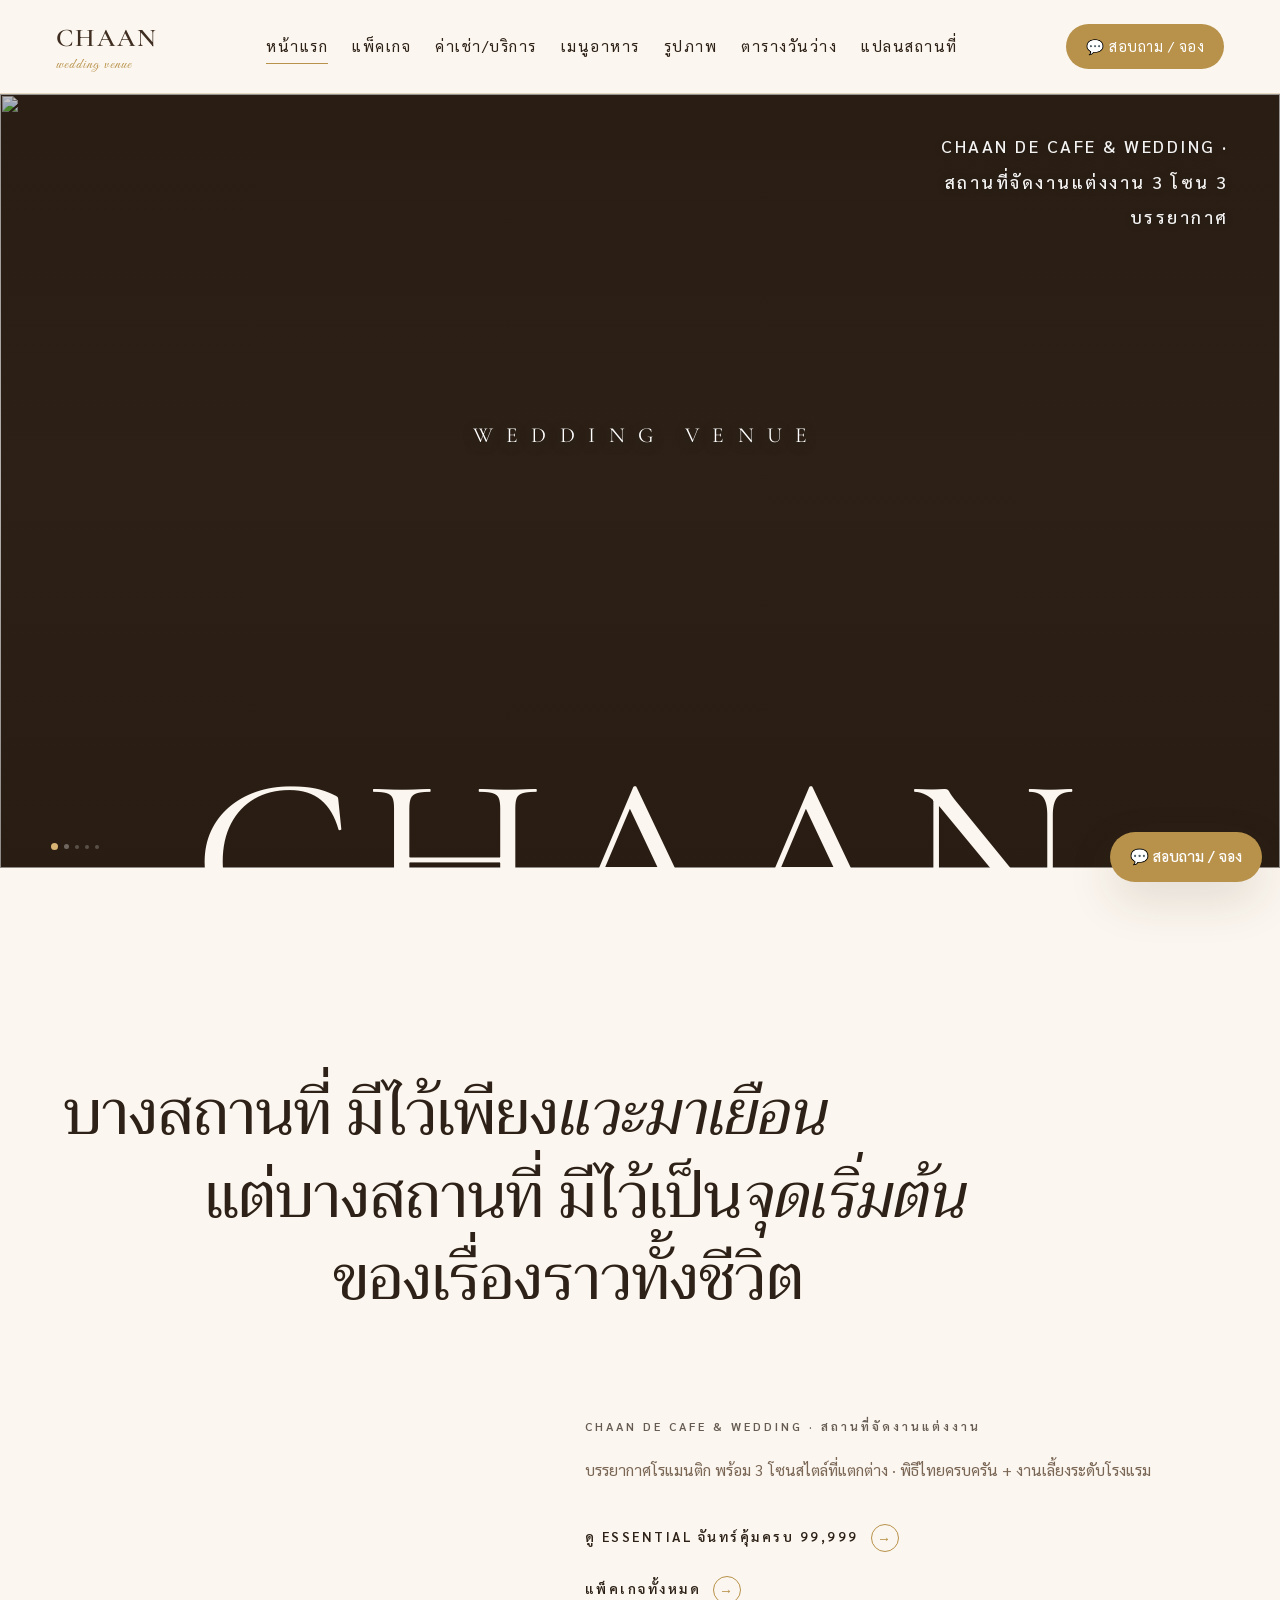
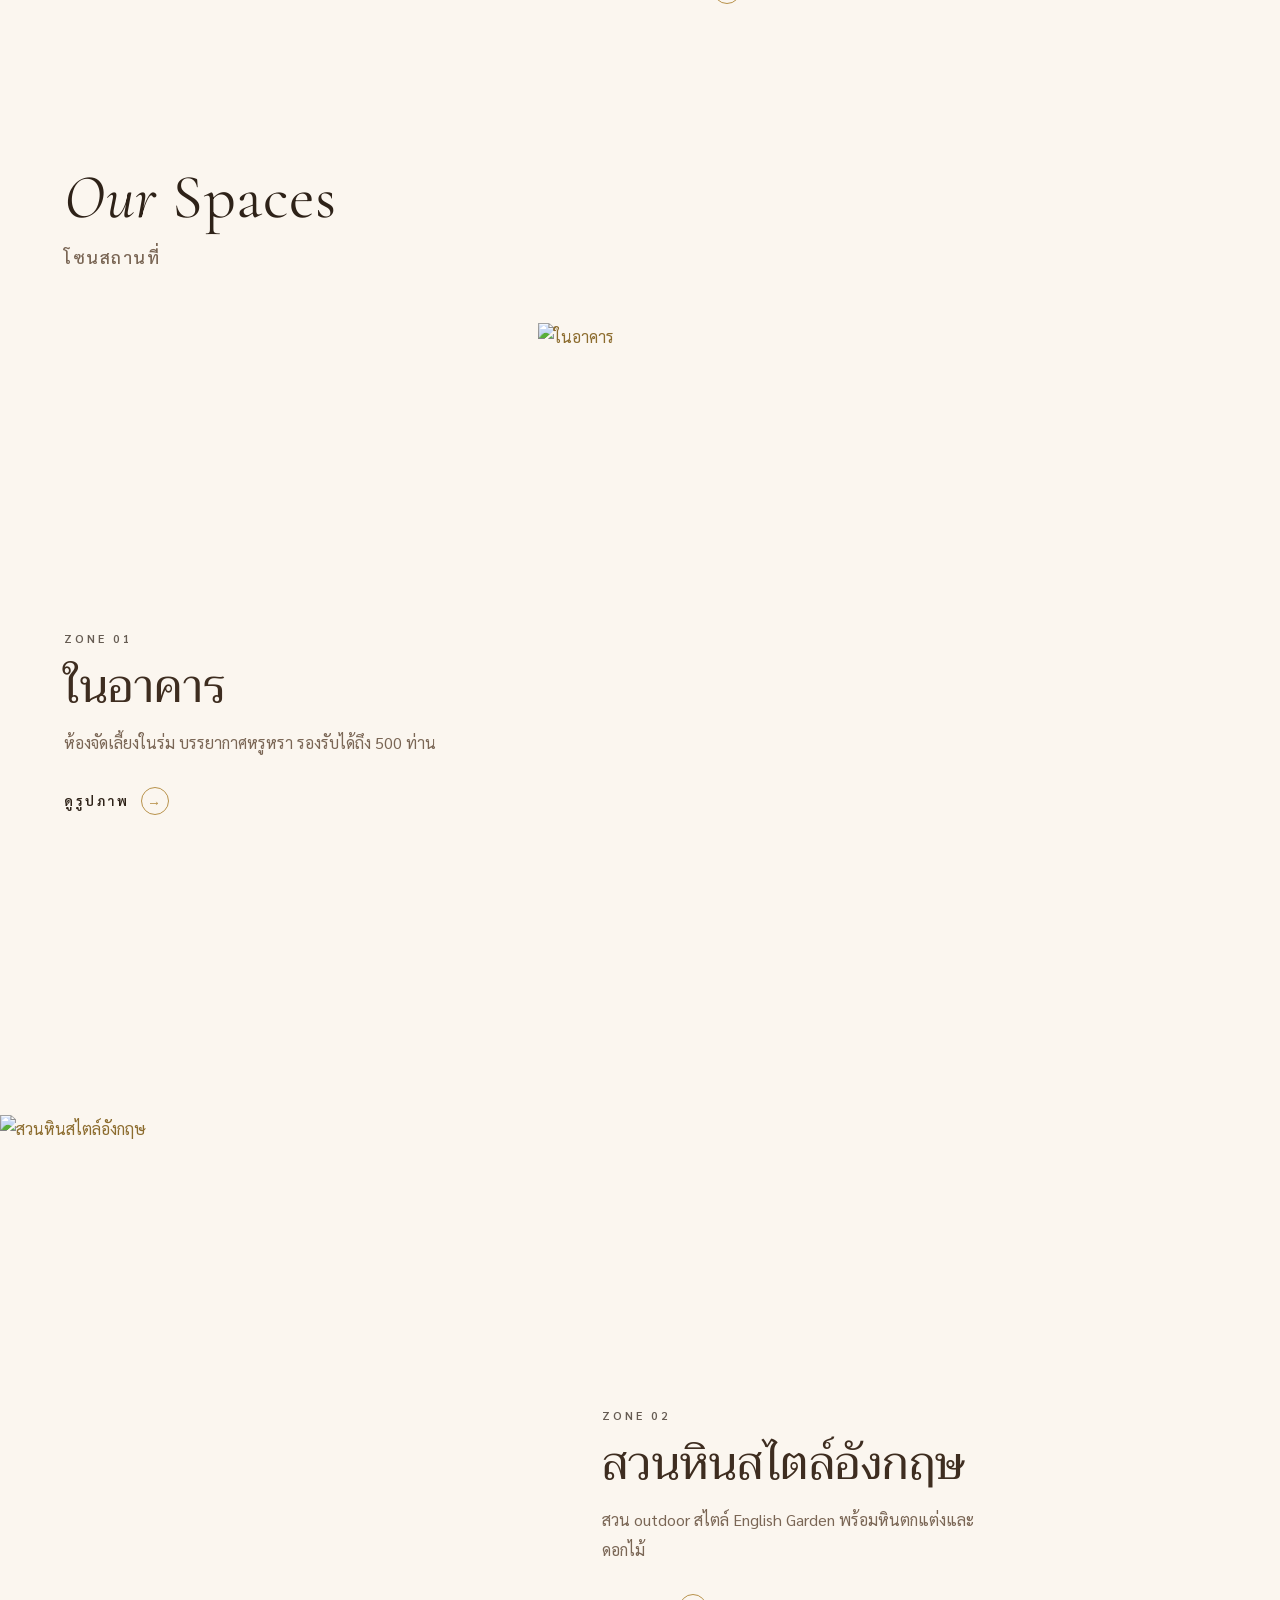
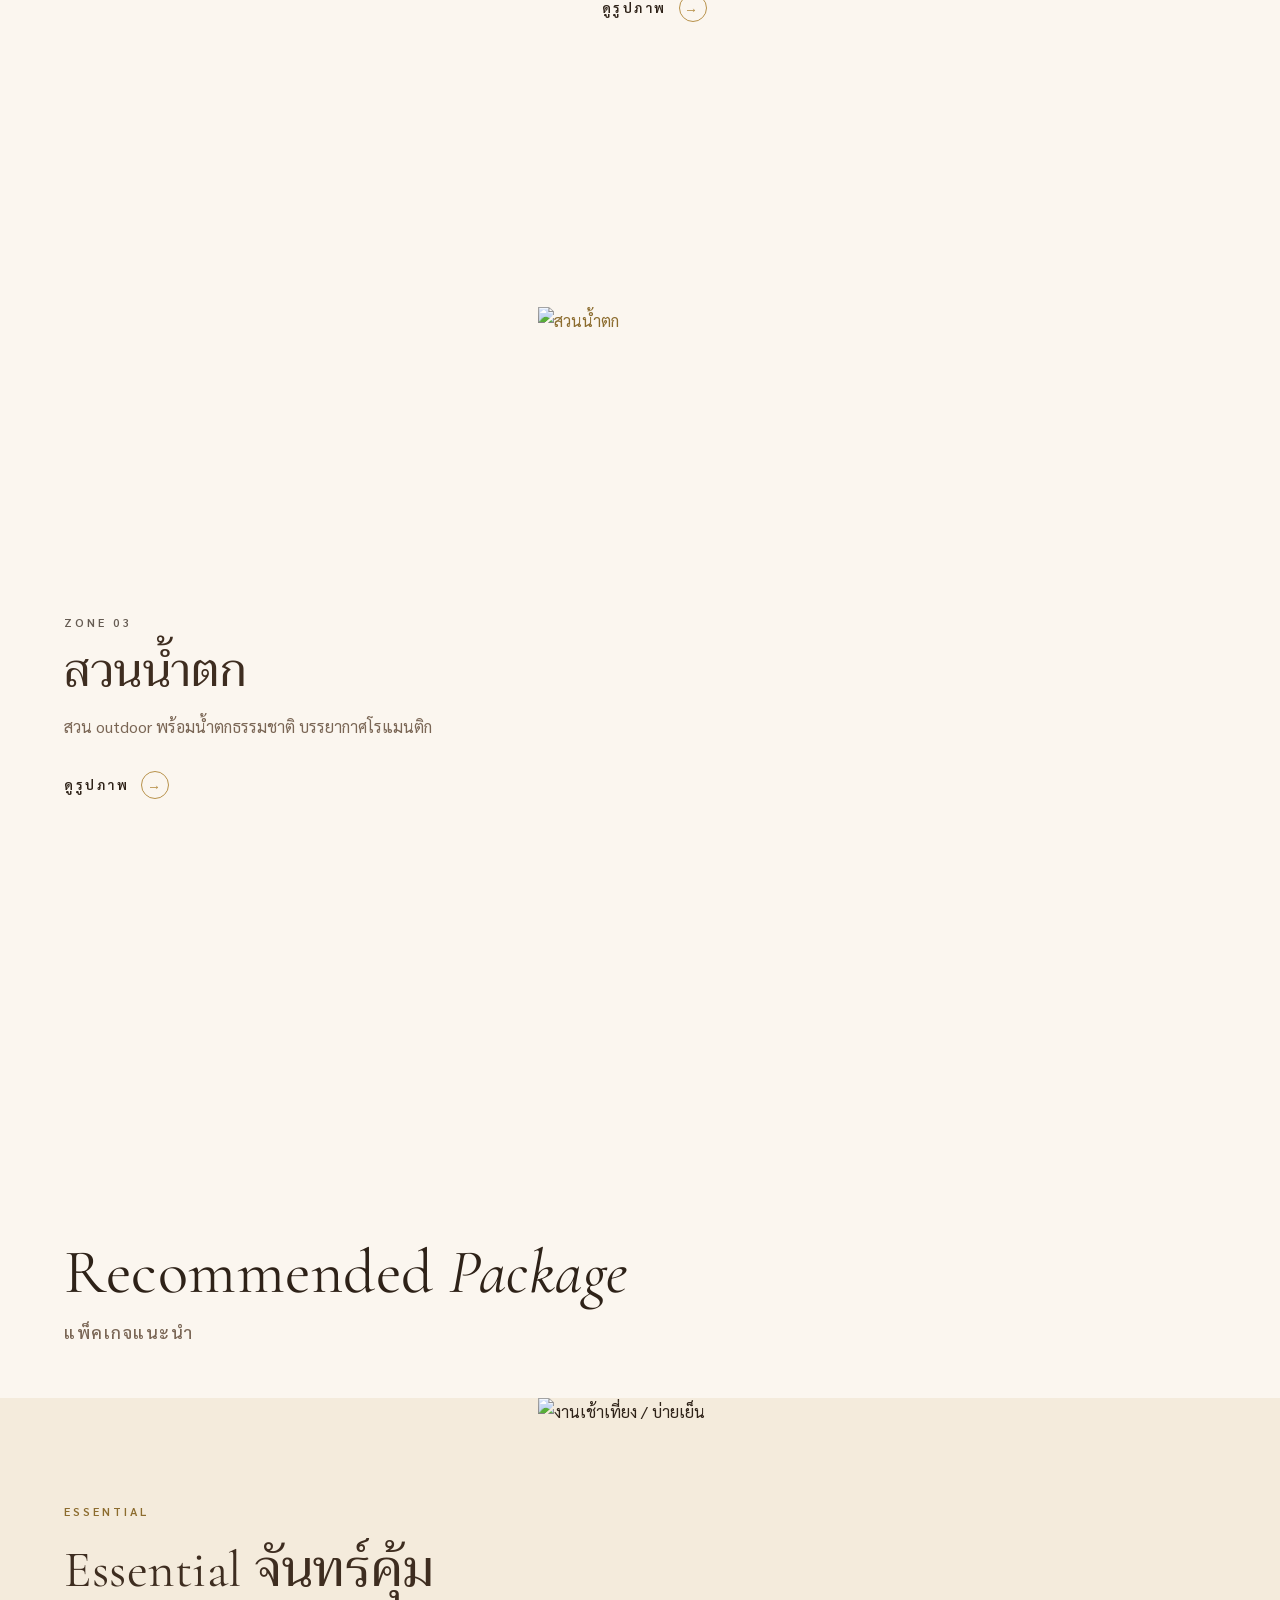
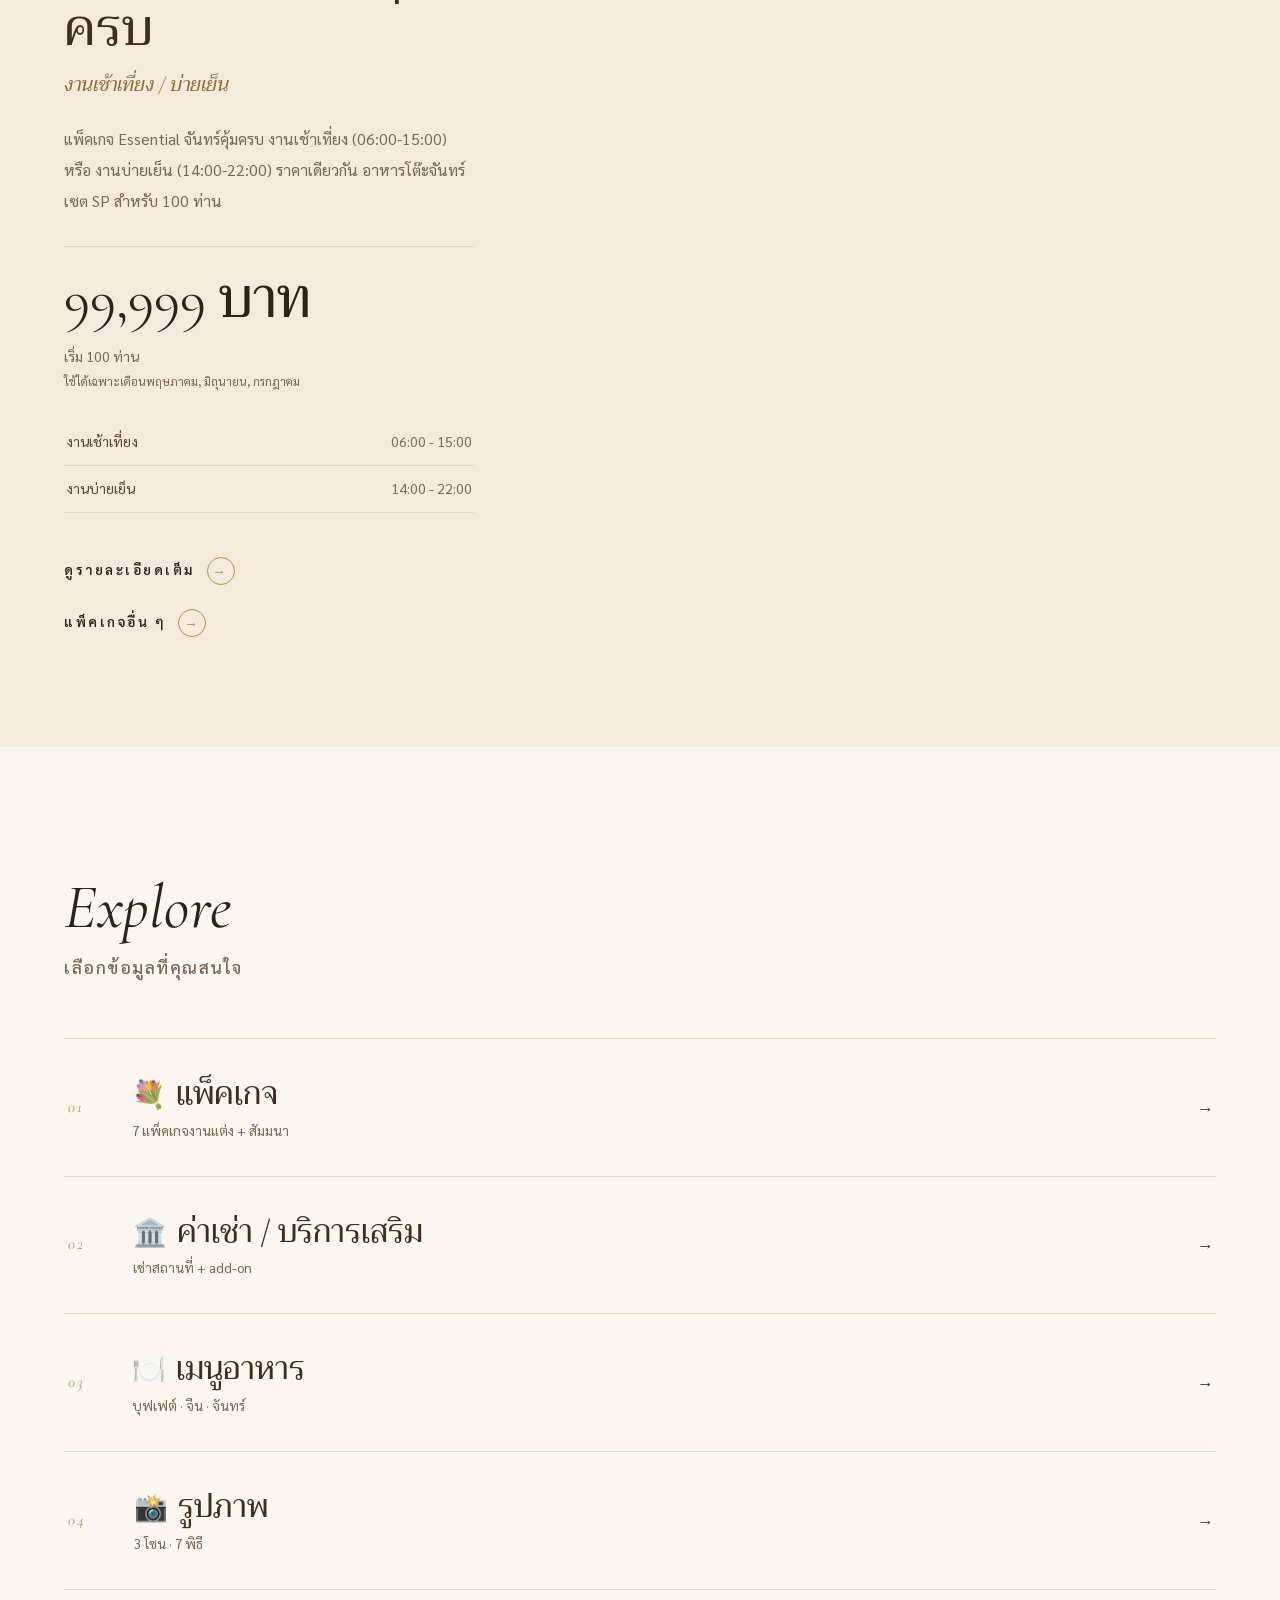
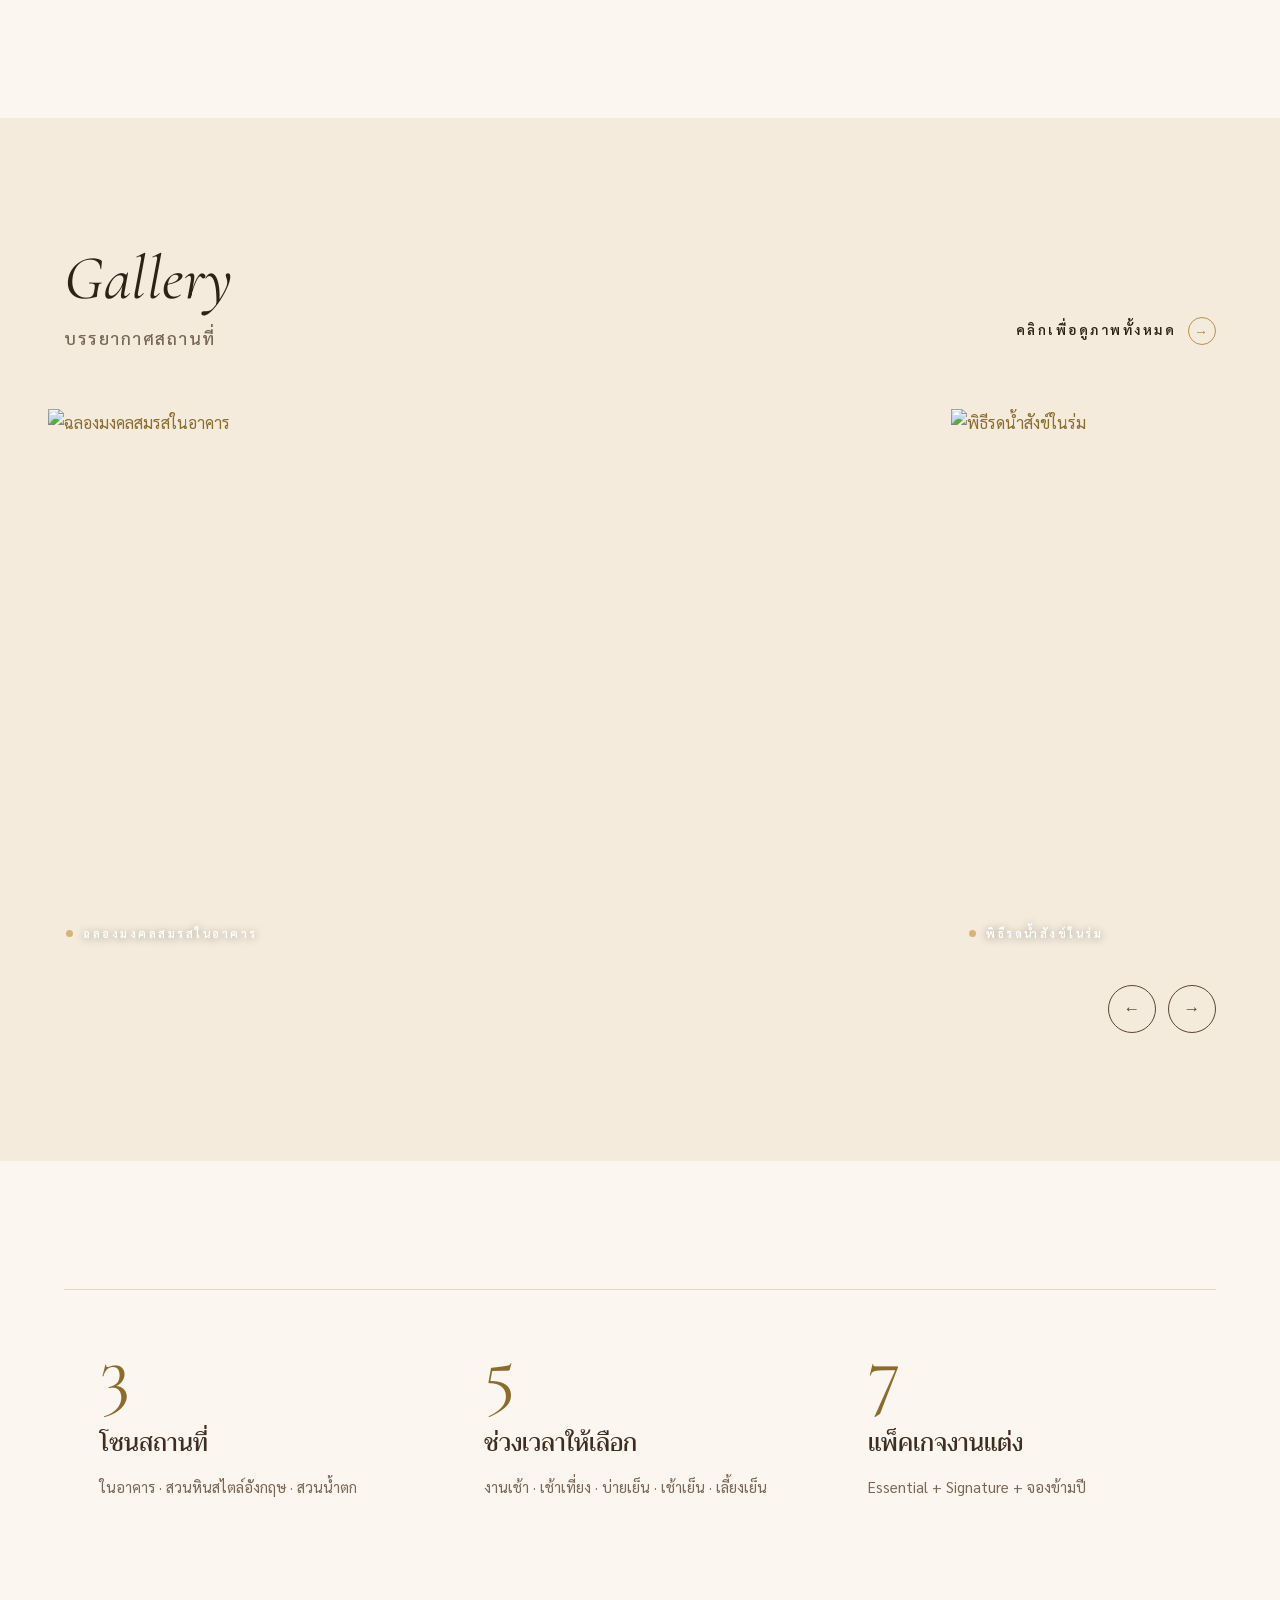
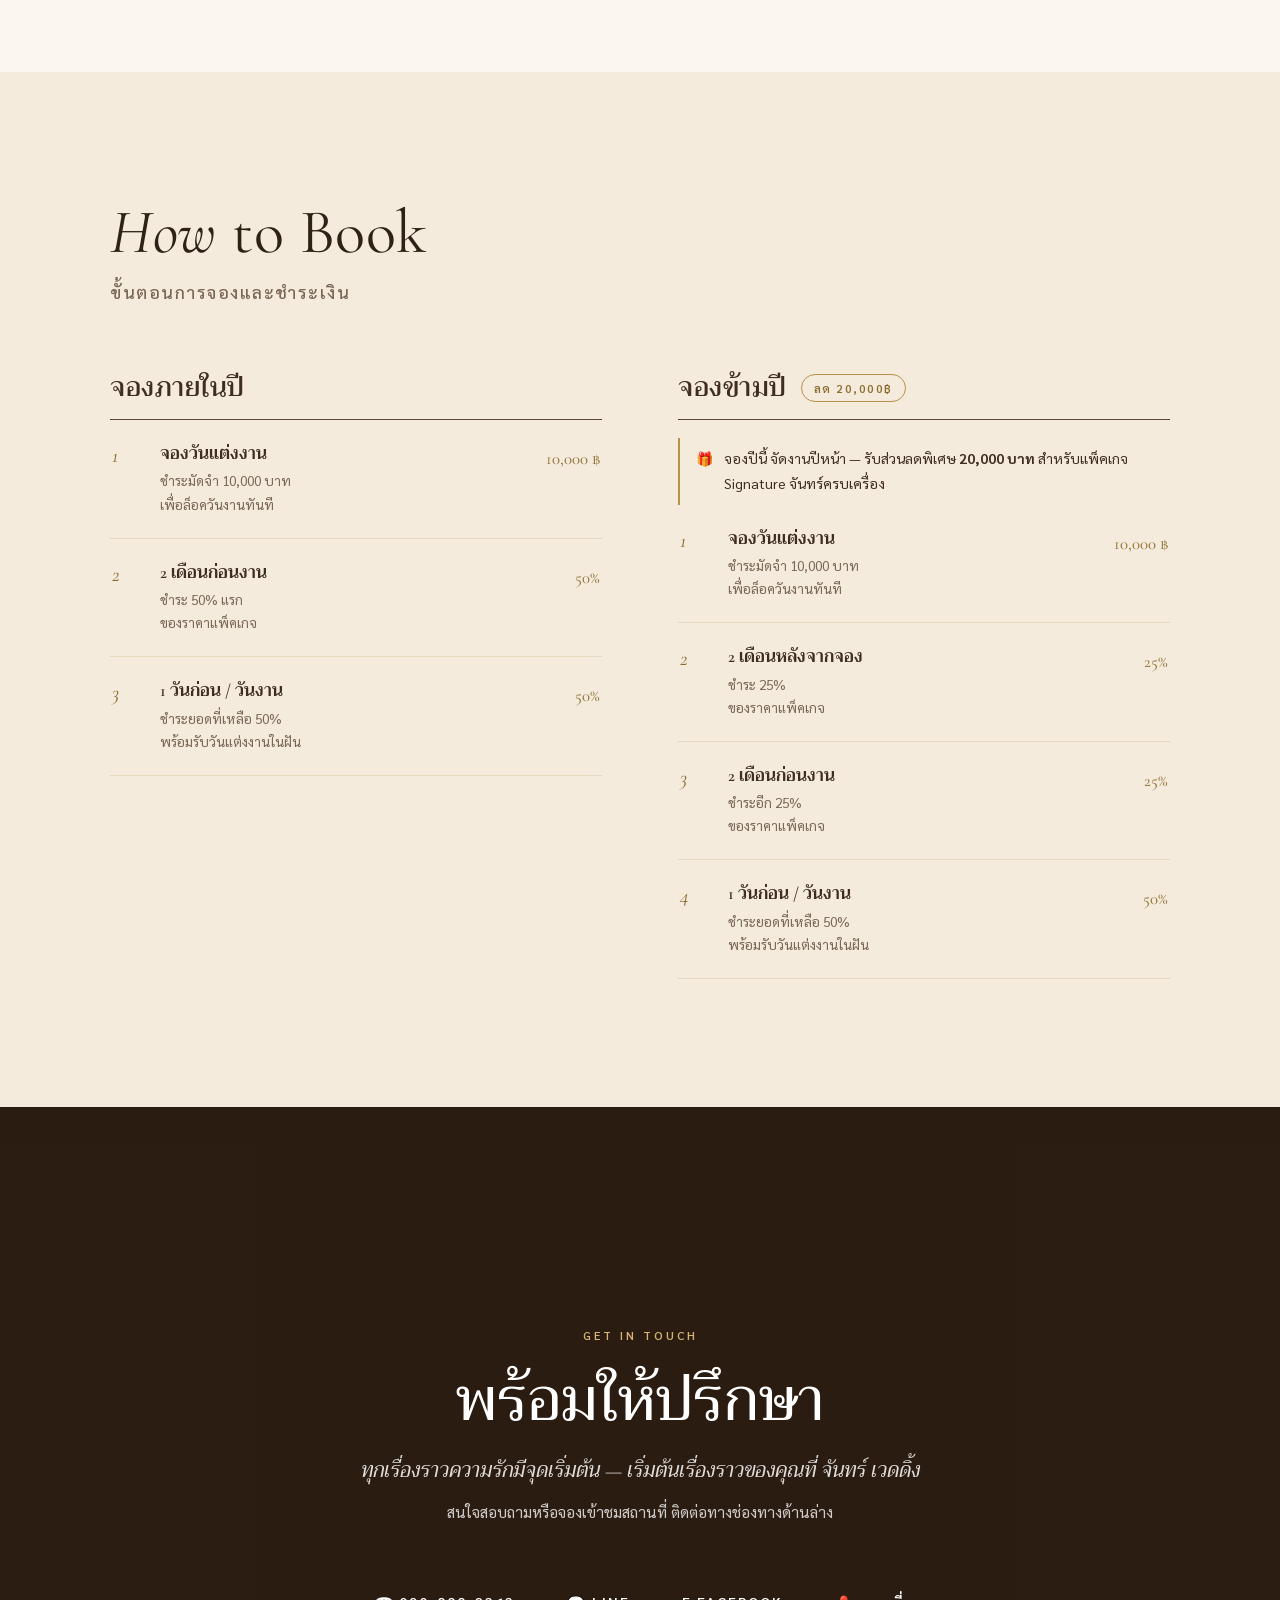
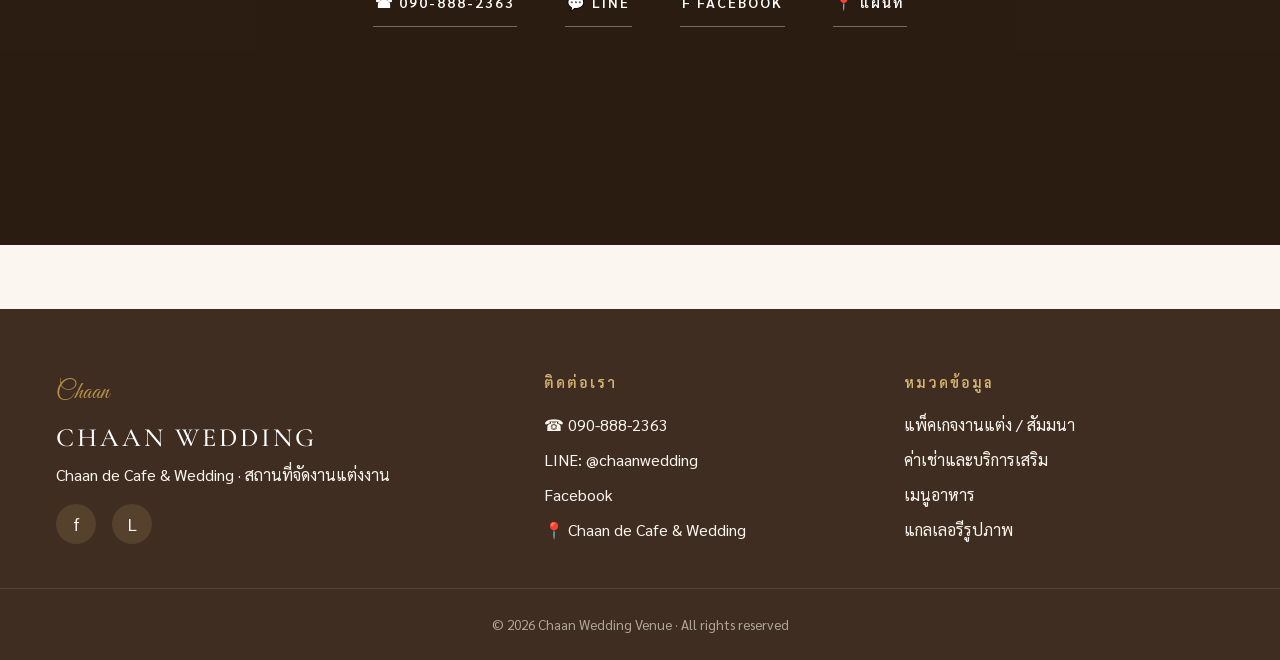
==== commit 31ac88a9: "polish: condense zone sections, Hillbrook display headings, redesign How-to-Book as 2-column plans, " ====
--- a/index.html
+++ b/index.html
@@ -61,6 +61,26 @@
   .reveal.in-view { opacity: 1; transform: none; }
   @media (prefers-reduced-motion: reduce) { .reveal { opacity: 1; transform: none; } }
 
+  /* ─── Display heading แบบ Hillbrook ("Curated Services") ─── */
+  .dhead__en {
+    font-family: var(--font-serif);
+    font-size: clamp(2.3rem, 5.4vw, 3.9rem);
+    font-weight: 400;
+    line-height: 1.04;
+    letter-spacing: 0.5px;
+    color: var(--color-text);
+    margin: 0;
+  }
+  .dhead__en em { font-style: italic; }
+  .dhead__th {
+    font-family: var(--font-sans);
+    font-size: clamp(0.95rem, 1.6vw, 1.1rem);
+    font-weight: 500;
+    letter-spacing: 1.5px;
+    color: var(--color-text-muted);
+    margin: 12px 0 0;
+  }
+
   /* ─── HERO — wordmark ยักษ์เกยภาพ (Hillbrook) ─── */
   .hero {
     position: relative;
@@ -197,14 +217,7 @@
   .zones-head {
     max-width: 1500px;
     margin: 0 auto;
-    padding: 0 clamp(20px, 5vw, 64px) clamp(44px, 6vw, 80px);
-  }
-  .zones-head h2 {
-    font-family: var(--font-serif);
-    font-size: clamp(2.2rem, 5vw, 3.6rem);
-    font-weight: 400;
-    margin: 10px 0 0;
-    letter-spacing: 0.5px;
+    padding: 0 clamp(20px, 5vw, 64px) clamp(28px, 4vw, 52px);
   }
   .zone {
     display: grid;
@@ -214,8 +227,8 @@
   .zone__media {
     display: block;
     position: relative;
-    height: 58vh;
-    min-height: 320px;
+    height: 48vh;
+    min-height: 300px;
   }
   .zone__media img {
     position: absolute;
@@ -229,31 +242,39 @@
     flex-direction: column;
     justify-content: center;
     align-items: flex-start;
-    padding: clamp(48px, 8vw, 110px) clamp(24px, 5vw, 80px);
-  }
-  .zone__kicker { margin-bottom: 20px; }
+    padding: clamp(36px, 6vw, 100px) clamp(24px, 5vw, 80px) clamp(30px, 5vw, 100px);
+  }
+  .zone__kicker { margin-bottom: 14px; }
   .zone__name {
     font-family: var(--font-serif);
-    font-size: clamp(2.2rem, 4.2vw, 3.5rem);
+    font-size: clamp(1.9rem, 3.6vw, 3.1rem);
     font-weight: 400;
     line-height: 1.12;
-    margin: 0 0 22px;
+    margin: 0 0 14px;
   }
   .zone__name em { font-style: italic; }
   .zone__desc {
     max-width: 46ch;
     color: var(--color-text-muted);
     font-size: 1rem;
-    line-height: 1.95;
-    margin: 0 0 36px;
+    line-height: 1.85;
+    margin: 0 0 22px;
   }
   @media (min-width: 900px) {
-    .zone { grid-template-columns: 42fr 58fr; min-height: 94vh; }
+    .zone { grid-template-columns: 42fr 58fr; min-height: 88vh; }
     .zone__media { height: auto; min-height: 100%; }
     .zone--flip .zone__media { order: -1; }
   }
+  @media (max-width: 899px) {
+    .zone + .zone { margin-top: clamp(44px, 10vw, 72px); }
+  }
 
   /* ─── FEATURED PACKAGE — split เต็มจอ โทนเดียวกับ zones ─── */
+  .feat-head {
+    max-width: 1500px;
+    margin: 0 auto;
+    padding: clamp(84px, 11vw, 150px) clamp(20px, 5vw, 64px) clamp(30px, 4vw, 56px);
+  }
   .feat {
     display: grid;
     grid-template-columns: 1fr;
@@ -340,12 +361,7 @@
     margin: 0 auto;
     padding: clamp(80px, 10vw, 140px) clamp(20px, 5vw, 64px);
   }
-  .explore h2 {
-    font-family: var(--font-serif);
-    font-size: clamp(2rem, 4.4vw, 3.2rem);
-    font-weight: 400;
-    margin: 10px 0 clamp(36px, 5vw, 56px);
-  }
+  .explore .idx { margin-top: clamp(36px, 5vw, 56px); }
   .idx { border-top: 1px solid var(--color-line); }
   .idx a {
     display: grid;
@@ -392,12 +408,6 @@
     justify-content: space-between;
     gap: 20px;
     padding: 0 clamp(20px, 5vw, 64px) clamp(36px, 5vw, 56px);
-  }
-  .gal__head h2 {
-    font-family: var(--font-serif);
-    font-size: clamp(2rem, 4.4vw, 3.2rem);
-    font-weight: 400;
-    margin: 10px 0 0;
   }
   .gal__track {
     display: flex;
@@ -497,133 +507,82 @@
   }
   .why-p { color: var(--color-text-muted); font-size: 0.94rem; margin: 0; line-height: 1.8; }
 
-  /* ─── BOOKING — โทนเรียบ + timeline เดิม ─── */
+  /* ─── BOOKING — two-column editorial plans ─── */
   .booking { background: var(--color-cream-warm); padding: clamp(80px, 10vw, 140px) 20px; }
-  .booking__inner { max-width: 960px; margin: 0 auto; }
-  .booking__inner h2 {
-    font-family: var(--font-serif);
-    font-size: clamp(2rem, 4.4vw, 3.2rem);
-    font-weight: 400;
-    margin: 10px 0 clamp(36px, 5vw, 52px);
-  }
-  .booking-tabs {
+  .booking__inner { max-width: 1060px; margin: 0 auto; }
+  .booking__head { margin-bottom: clamp(40px, 6vw, 64px); }
+  .plans {
+    display: grid;
+    grid-template-columns: 1fr;
+    gap: clamp(44px, 7vw, 72px);
+  }
+  @media (min-width: 880px) { .plans { grid-template-columns: 1fr 1fr; gap: clamp(48px, 6vw, 88px); } }
+  .plan__head {
     display: flex;
-    gap: clamp(20px, 4vw, 40px);
-    margin-bottom: 44px;
+    align-items: center;
+    gap: 14px;
     flex-wrap: wrap;
-    border-bottom: 1px solid var(--color-line);
-  }
-  .booking-tab {
-    display: inline-flex;
-    align-items: center;
-    gap: 8px;
-    padding: 12px 2px 16px;
-    min-height: 48px;
-    background: transparent;
-    border: none;
-    border-bottom: 1px solid transparent;
-    margin-bottom: -1px;
-    color: var(--color-text-muted);
-    font-family: var(--font-sans);
-    font-size: 0.92rem;
+    border-bottom: 1px solid var(--color-brown);
+    padding-bottom: 14px;
+  }
+  .plan__head h3 {
+    font-family: var(--font-serif);
+    font-size: clamp(1.4rem, 2.4vw, 1.7rem);
+    font-weight: 500;
+    margin: 0;
+  }
+  .plan__badge {
+    font-size: 0.74rem;
     font-weight: 600;
     letter-spacing: 1.5px;
-    cursor: pointer;
-    transition: color 0.25s ease, border-color 0.25s ease;
-  }
-  .booking-tab:hover { color: var(--color-brown-dark); }
-  .booking-tab.active { color: var(--color-brown-dark); border-bottom-color: var(--color-gold); }
-  .tab-badge {
-    display: inline-block;
     border: 1px solid var(--color-gold);
     color: var(--color-gold-dark);
+    padding: 3px 12px;
     border-radius: 999px;
-    padding: 2px 10px;
-    font-size: 0.74rem;
+    white-space: nowrap;
+  }
+  .plan__note {
+    display: flex;
+    gap: 10px;
+    align-items: flex-start;
+    font-size: 0.88rem;
+    line-height: 1.8;
+    color: var(--color-brown-dark);
+    border-left: 2px solid var(--color-gold);
+    padding: 8px 0 8px 16px;
+    margin: 18px 0 0;
+  }
+  .plan__steps { list-style: none; margin: 0; padding: 0; }
+  .plan__steps li {
+    display: grid;
+    grid-template-columns: 34px 1fr auto;
+    gap: 14px;
+    align-items: start;
+    padding: 22px 2px;
+    border-bottom: 1px solid var(--color-line);
+  }
+  .plan__num {
+    font-family: var(--font-serif);
+    font-style: italic;
+    font-size: 1.3rem;
+    color: var(--color-gold-dark);
+    line-height: 1.3;
+  }
+  .plan__title {
+    font-family: var(--font-serif);
+    font-size: 1.08rem;
     font-weight: 600;
-  }
-  .booking-note {
-    display: flex;
-    align-items: flex-start;
-    gap: 10px;
-    border-left: 2px solid var(--color-gold);
-    background: var(--color-cream);
-    padding: 16px 22px;
-    margin-bottom: 44px;
     color: var(--color-brown-dark);
-    font-size: 0.92rem;
-    line-height: 1.7;
-    max-width: 640px;
-  }
-  .booking-note-icon { font-size: 1.15rem; flex-shrink: 0; margin-top: 1px; }
-
-  .timeline-steps { display: flex; align-items: flex-start; position: relative; gap: 0; }
-  .timeline-steps::before {
-    content: "";
-    position: absolute;
-    top: 22px;
-    left: calc(100% / 6);
-    right: calc(100% / 6);
-    height: 1px;
-    background: var(--color-gold-light);
-    z-index: 0;
-  }
-  .timeline-step {
-    flex: 1;
-    display: flex;
-    flex-direction: column;
-    align-items: center;
-    text-align: center;
-    position: relative;
-    z-index: 1;
-    padding: 0 8px;
-  }
-  .step-dot {
-    width: 44px; height: 44px;
-    border-radius: 50%;
-    background: var(--color-cream-warm);
-    border: 1px solid var(--color-gold);
-    display: flex;
-    align-items: center;
-    justify-content: center;
-    margin-bottom: 16px;
-    flex-shrink: 0;
-  }
-  .step-dot span {
-    font-family: var(--font-serif);
-    font-style: italic;
-    font-size: 1.15rem;
+    margin-bottom: 4px;
+    line-height: 1.35;
+  }
+  .plan__desc { font-size: 0.85rem; color: var(--color-text-muted); line-height: 1.7; margin: 0; }
+  .plan__amt {
+    font-family: var(--font-serif);
+    font-size: 1.05rem;
     color: var(--color-gold-dark);
-    line-height: 1;
-  }
-  .step-dot--highlight { background: var(--color-gold); border-color: var(--color-gold-dark); }
-  .step-dot--highlight span { color: #fff; }
-  .step-title {
-    font-family: var(--font-serif);
-    font-size: 1.08rem;
-    color: var(--color-brown-dark);
-    font-weight: 600;
-    margin-bottom: 6px;
-    line-height: 1.3;
-  }
-  .step-desc { font-size: 0.85rem; color: var(--color-text-muted); line-height: 1.65; }
-  .step-tag {
-    display: inline-block;
-    margin-top: 10px;
-    font-family: var(--font-serif);
-    font-size: 0.95rem;
-    font-weight: 600;
-    letter-spacing: 1px;
-    color: var(--color-gold-dark);
-    border-bottom: 1px solid var(--color-gold-light);
-    padding-bottom: 2px;
-  }
-  @media (max-width: 639px) {
-    .timeline-steps { flex-direction: column; align-items: stretch; }
-    .timeline-steps::before { top: 0; bottom: 0; left: 22px; right: auto; width: 1px; height: auto; }
-    .timeline-step { flex-direction: row; text-align: left; align-items: flex-start; gap: 16px; padding: 0 0 30px 0; }
-    .step-dot { margin-bottom: 0; flex-shrink: 0; }
-    .step-content { padding-top: 8px; }
+    white-space: nowrap;
+    padding-top: 3px;
   }
 
   /* ─── CONTACT — full-bleed image + ลิงก์ขีดเส้นใต้ (redesign) ─── */
@@ -726,22 +685,26 @@
 <!-- VENUE ZONES — full-screen scrolling sections -->
 <section id="venueSpacesSection" style="display:none;">
   <div class="zones-head reveal">
-    <span class="kicker">Our Spaces</span>
-    <h2>โซนสถานที่</h2>
+    <h2 class="dhead__en"><em>Our</em> Spaces</h2>
+    <p class="dhead__th">โซนสถานที่</p>
   </div>
   <div id="venueSpacesGrid"></div>
 </section>
 
 <!-- FEATURED PACKAGE -->
 <section id="promo">
+  <div class="feat-head reveal">
+    <h2 class="dhead__en">Recommended <em>Package</em></h2>
+    <p class="dhead__th">แพ็คเกจแนะนำ</p>
+  </div>
   <div id="featuredMount" class="loading">กำลังโหลดโปรโมชั่น...</div>
 </section>
 
 <!-- EXPLORE — editorial index -->
 <section class="explore">
   <div class="reveal">
-    <span class="kicker">Explore</span>
-    <h2>เลือกข้อมูลที่คุณสนใจ</h2>
+    <h2 class="dhead__en"><em>Explore</em></h2>
+    <p class="dhead__th">เลือกข้อมูลที่คุณสนใจ</p>
   </div>
   <div class="idx reveal">
     <a href="./packages/">
@@ -771,8 +734,8 @@
 <section class="gal">
   <div class="gal__head reveal">
     <div>
-      <span class="kicker">Gallery</span>
-      <h2>บรรยากาศสถานที่</h2>
+      <h2 class="dhead__en"><em>Gallery</em></h2>
+      <p class="dhead__th">บรรยากาศสถานที่</p>
     </div>
     <a href="./gallery/" class="lnk">คลิกเพื่อดูภาพทั้งหมด <span class="circ">→</span></a>
   </div>
@@ -807,85 +770,86 @@
 <!-- BOOKING STEPS -->
 <section class="booking">
   <div class="booking__inner">
-    <div class="reveal">
-      <span class="kicker">How to Book</span>
-      <h2>ขั้นตอนการจองและชำระเงิน</h2>
+    <div class="booking__head reveal">
+      <h2 class="dhead__en"><em>How</em> to Book</h2>
+      <p class="dhead__th">ขั้นตอนการจองและชำระเงิน</p>
     </div>
 
-    <div class="booking-tabs">
-      <button class="booking-tab active" data-tab="same-year">จองภายในปี</button>
-      <button class="booking-tab" data-tab="cross-year">จองข้ามปี <span class="tab-badge">ลด 20,000฿</span></button>
-    </div>
-
-    <!-- จองภายในปี -->
-    <div class="booking-timeline" id="tab-same-year">
-      <div class="timeline-steps">
-        <div class="timeline-step">
-          <div class="step-dot step-dot--highlight"><span>1</span></div>
-          <div class="step-content">
-            <div class="step-title">จองวันแต่งงาน</div>
-            <div class="step-desc">ชำระมัดจำ 10,000 บาท<br>เพื่อล็อควันงานทันที</div>
-            <span class="step-tag">10,000 ฿</span>
-          </div>
-        </div>
-        <div class="timeline-step">
-          <div class="step-dot"><span>2</span></div>
-          <div class="step-content">
-            <div class="step-title">2 เดือนก่อนงาน</div>
-            <div class="step-desc">ชำระ 50% แรก<br>ของราคาแพ็คเกจ</div>
-            <span class="step-tag">50%</span>
-          </div>
-        </div>
-        <div class="timeline-step">
-          <div class="step-dot"><span>3</span></div>
-          <div class="step-content">
-            <div class="step-title">1 วันก่อน / วันงาน</div>
-            <div class="step-desc">ชำระยอดที่เหลือ 50%<br>พร้อมรับวันแต่งงานในฝัน</div>
-            <span class="step-tag">50%</span>
-          </div>
-        </div>
+    <div class="plans">
+      <!-- จองภายในปี -->
+      <div class="plan reveal">
+        <header class="plan__head">
+          <h3>จองภายในปี</h3>
+        </header>
+        <ol class="plan__steps">
+          <li>
+            <span class="plan__num">1</span>
+            <div>
+              <div class="plan__title">จองวันแต่งงาน</div>
+              <p class="plan__desc">ชำระมัดจำ 10,000 บาท<br>เพื่อล็อควันงานทันที</p>
+            </div>
+            <span class="plan__amt">10,000 ฿</span>
+          </li>
+          <li>
+            <span class="plan__num">2</span>
+            <div>
+              <div class="plan__title">2 เดือนก่อนงาน</div>
+              <p class="plan__desc">ชำระ 50% แรก<br>ของราคาแพ็คเกจ</p>
+            </div>
+            <span class="plan__amt">50%</span>
+          </li>
+          <li>
+            <span class="plan__num">3</span>
+            <div>
+              <div class="plan__title">1 วันก่อน / วันงาน</div>
+              <p class="plan__desc">ชำระยอดที่เหลือ 50%<br>พร้อมรับวันแต่งงานในฝัน</p>
+            </div>
+            <span class="plan__amt">50%</span>
+          </li>
+        </ol>
       </div>
-    </div>
-
-    <!-- จองข้ามปี -->
-    <div class="booking-timeline" id="tab-cross-year" style="display:none;">
-      <div class="booking-note">
-        <span class="booking-note-icon">🎁</span>
-        <span>จองปีนี้ จัดงานปีหน้า — รับส่วนลดพิเศษ <strong>20,000 บาท</strong> สำหรับแพ็คเกจ Signature จันทร์ครบเครื่อง</span>
-      </div>
-      <div class="timeline-steps">
-        <div class="timeline-step">
-          <div class="step-dot step-dot--highlight"><span>1</span></div>
-          <div class="step-content">
-            <div class="step-title">จองวันแต่งงาน</div>
-            <div class="step-desc">ชำระมัดจำ 10,000 บาท<br>เพื่อล็อควันงานทันที</div>
-            <span class="step-tag">10,000 ฿</span>
-          </div>
-        </div>
-        <div class="timeline-step">
-          <div class="step-dot"><span>2</span></div>
-          <div class="step-content">
-            <div class="step-title">2 เดือนหลังจากจอง</div>
-            <div class="step-desc">ชำระ 25%<br>ของราคาแพ็คเกจ</div>
-            <span class="step-tag">25%</span>
-          </div>
-        </div>
-        <div class="timeline-step">
-          <div class="step-dot"><span>3</span></div>
-          <div class="step-content">
-            <div class="step-title">2 เดือนก่อนงาน</div>
-            <div class="step-desc">ชำระอีก 25%<br>ของราคาแพ็คเกจ</div>
-            <span class="step-tag">25%</span>
-          </div>
-        </div>
-        <div class="timeline-step">
-          <div class="step-dot"><span>4</span></div>
-          <div class="step-content">
-            <div class="step-title">1 วันก่อน / วันงาน</div>
-            <div class="step-desc">ชำระยอดที่เหลือ 50%<br>พร้อมรับวันแต่งงานในฝัน</div>
-            <span class="step-tag">50%</span>
-          </div>
-        </div>
+
+      <!-- จองข้ามปี -->
+      <div class="plan reveal">
+        <header class="plan__head">
+          <h3>จองข้ามปี</h3>
+          <span class="plan__badge">ลด 20,000฿</span>
+        </header>
+        <p class="plan__note"><span>🎁</span><span>จองปีนี้ จัดงานปีหน้า — รับส่วนลดพิเศษ <strong>20,000 บาท</strong> สำหรับแพ็คเกจ Signature จันทร์ครบเครื่อง</span></p>
+        <ol class="plan__steps">
+          <li>
+            <span class="plan__num">1</span>
+            <div>
+              <div class="plan__title">จองวันแต่งงาน</div>
+              <p class="plan__desc">ชำระมัดจำ 10,000 บาท<br>เพื่อล็อควันงานทันที</p>
+            </div>
+            <span class="plan__amt">10,000 ฿</span>
+          </li>
+          <li>
+            <span class="plan__num">2</span>
+            <div>
+              <div class="plan__title">2 เดือนหลังจากจอง</div>
+              <p class="plan__desc">ชำระ 25%<br>ของราคาแพ็คเกจ</p>
+            </div>
+            <span class="plan__amt">25%</span>
+          </li>
+          <li>
+            <span class="plan__num">3</span>
+            <div>
+              <div class="plan__title">2 เดือนก่อนงาน</div>
+              <p class="plan__desc">ชำระอีก 25%<br>ของราคาแพ็คเกจ</p>
+            </div>
+            <span class="plan__amt">25%</span>
+          </li>
+          <li>
+            <span class="plan__num">4</span>
+            <div>
+              <div class="plan__title">1 วันก่อน / วันงาน</div>
+              <p class="plan__desc">ชำระยอดที่เหลือ 50%<br>พร้อมรับวันแต่งงานในฝัน</p>
+            </div>
+            <span class="plan__amt">50%</span>
+          </li>
+        </ol>
       </div>
     </div>
   </div>
@@ -897,7 +861,7 @@
   <div class="contact__inner reveal">
     <span class="kicker">Get in touch</span>
     <h2>พร้อมให้ปรึกษา</h2>
-    <p class="contact__quote">ทุกเรื่องราวความรักมีจุดเริ่มต้น — เริ่มต้นเรื่องราวของคุณที่ ชาน</p>
+    <p class="contact__quote">ทุกเรื่องราวความรักมีจุดเริ่มต้น — เริ่มต้นเรื่องราวของคุณที่ จันทร์ เวดดิ้ง</p>
     <p class="contact__lead">สนใจสอบถามหรือจองเข้าชมสถานที่ ติดต่อทางช่องทางด้านล่าง</p>
     <div id="finalCtas" class="contact__links"></div>
   </div>
@@ -1062,7 +1026,7 @@
     featuredMount.innerHTML = `
       <div class="feat">
         <div class="feat__body reveal">
-          <span class="kicker feat__kicker">Recommended · ${isSignature ? 'Signature' : 'Essential'}</span>
+          <span class="kicker feat__kicker">${isSignature ? 'Signature' : 'Essential'}</span>
           <h2 class="feat__name">${tierLabel}</h2>
           <p class="feat__pkgname">${CW.escape(featured.name)}</p>
           <p class="feat__desc">${CW.escape(featured.longDescription || featured.shortDescription || '')}</p>
@@ -1126,18 +1090,6 @@
   if (c.mapLink) ctas.push(`<a href="${CW.escape(c.mapLink)}" class="clink" target="_blank">📍 แผนที่</a>`);
   document.getElementById('finalCtas').innerHTML = ctas.join('');
 
-  // ── Booking tab switching ──
-  document.querySelectorAll('.booking-tab').forEach(btn => {
-    btn.addEventListener('click', () => {
-      document.querySelectorAll('.booking-tab').forEach(b => b.classList.remove('active'));
-      btn.classList.add('active');
-      const tab = btn.dataset.tab;
-      document.querySelectorAll('.booking-timeline').forEach(el => el.style.display = 'none');
-      const target = document.getElementById('tab-' + tab);
-      if (target) target.style.display = '';
-    });
-  });
-
   // ── Scroll reveal ──
   const revealEls = document.querySelectorAll('.reveal');
   if ('IntersectionObserver' in window) {
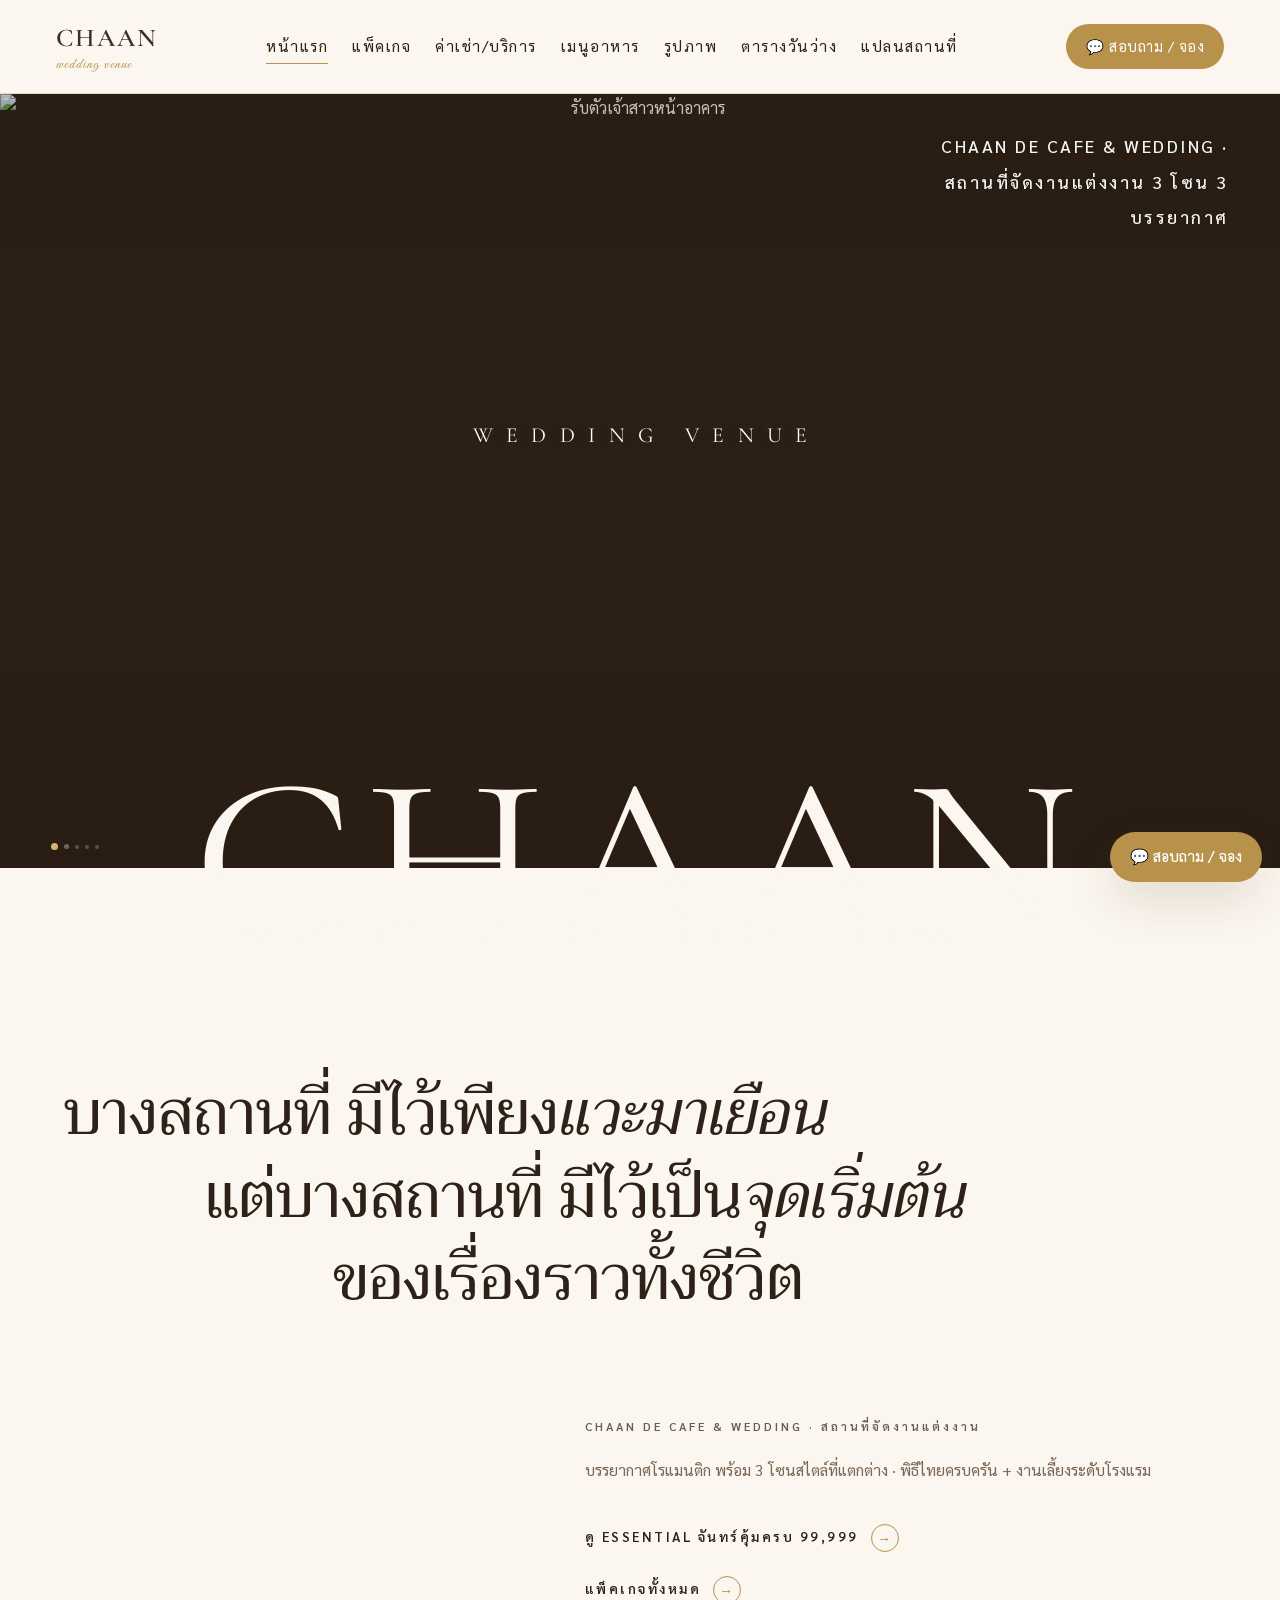
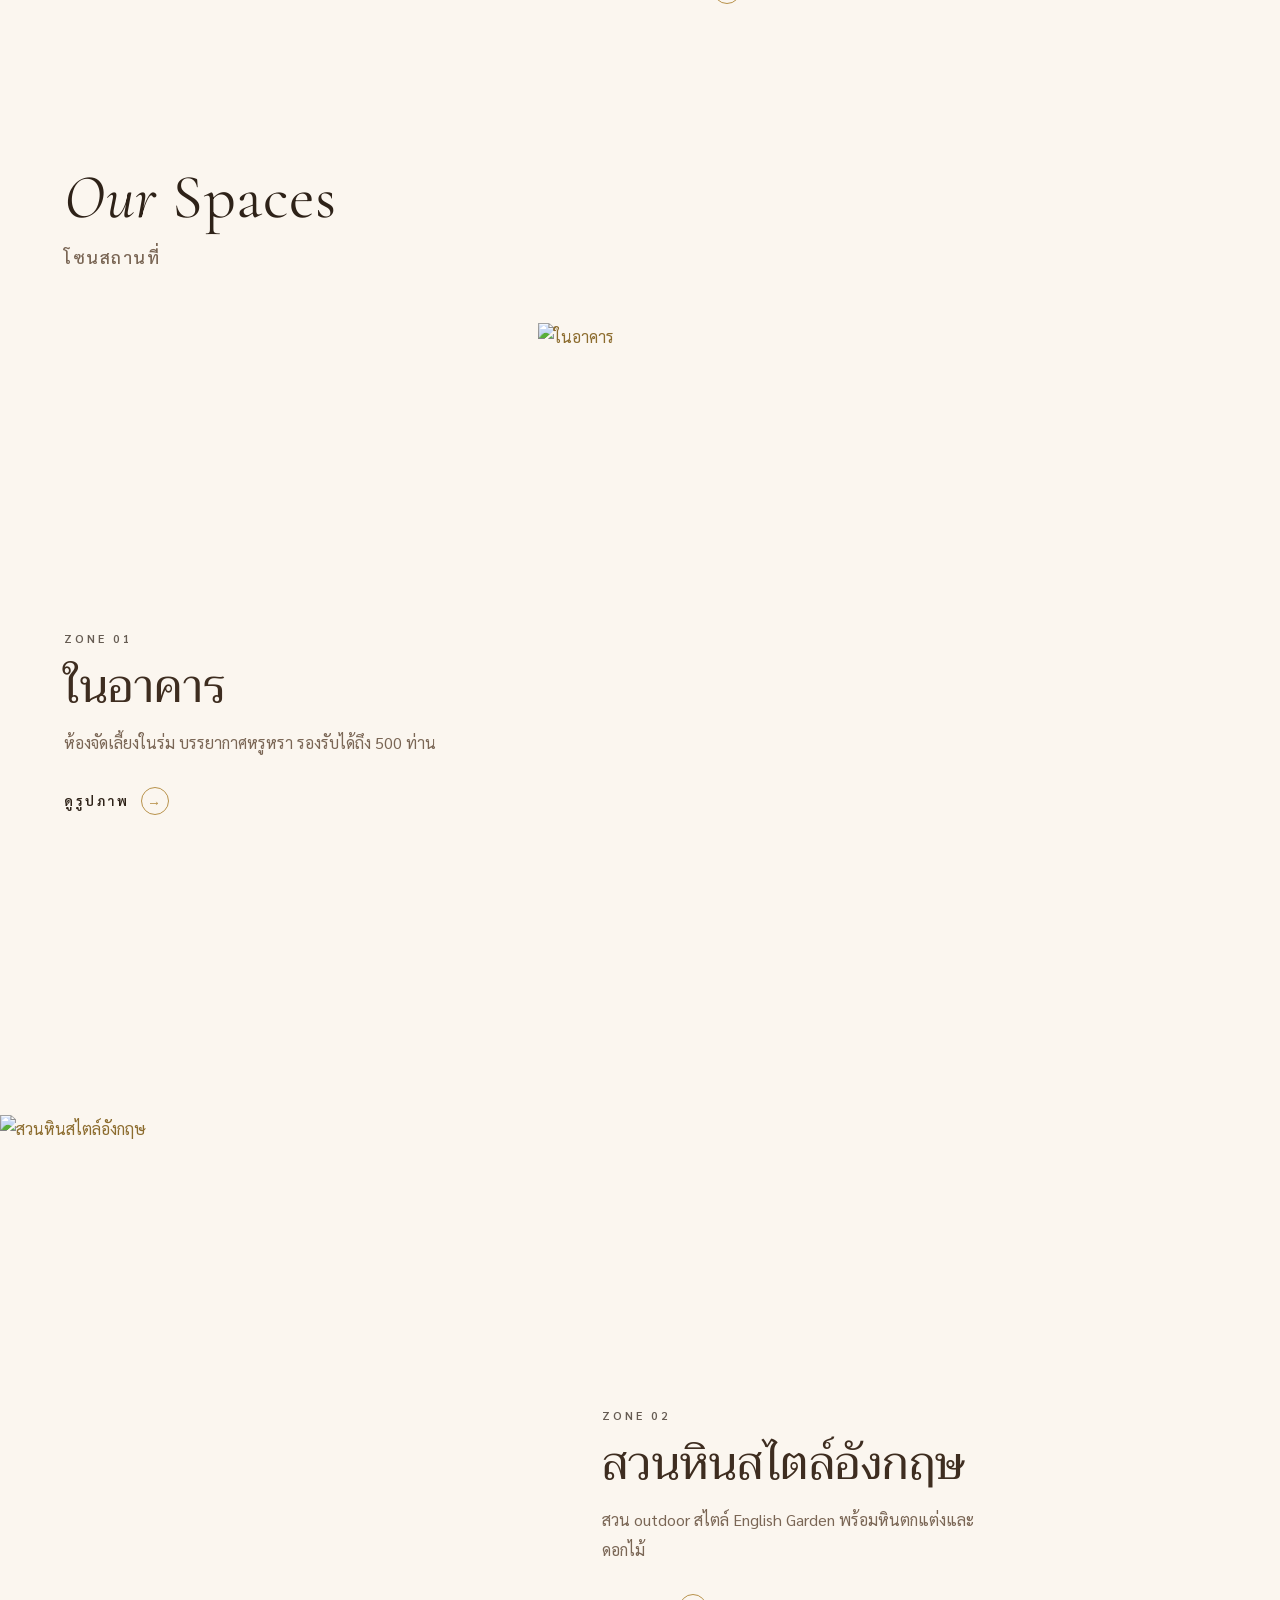
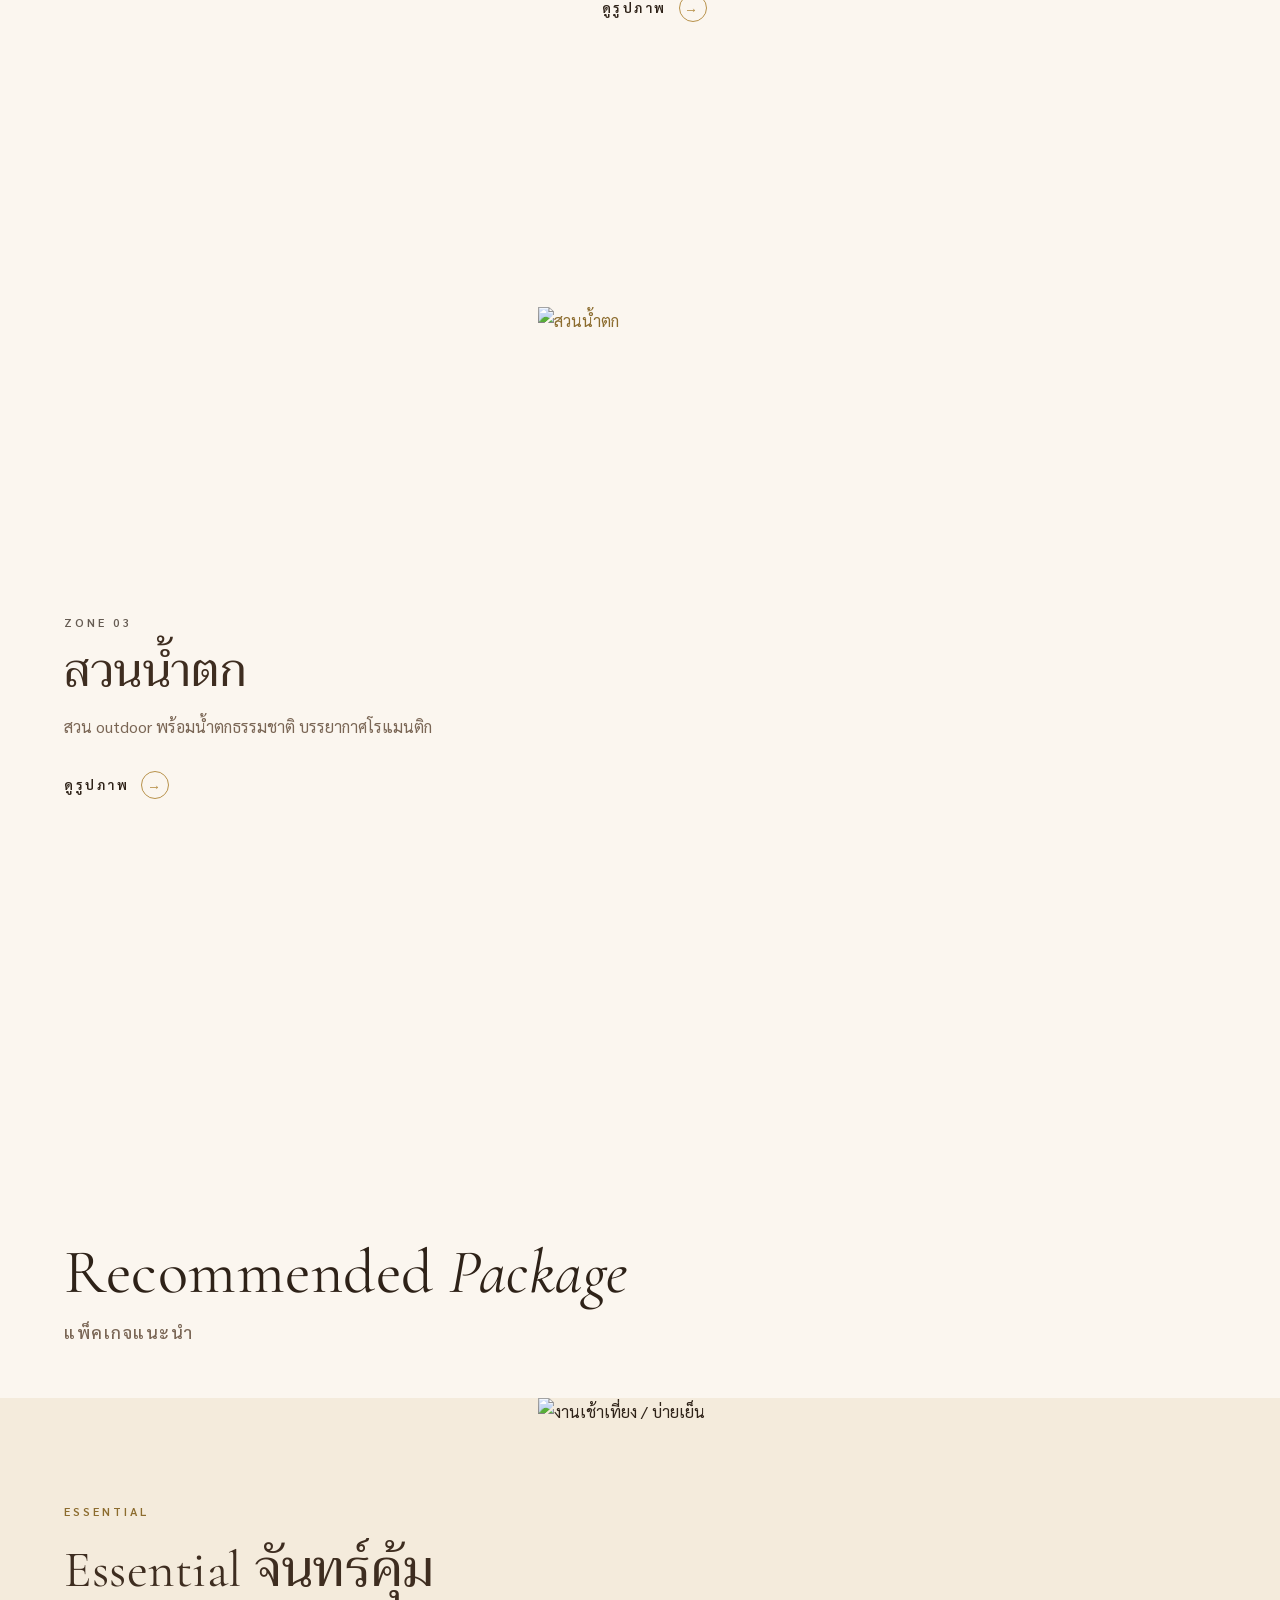
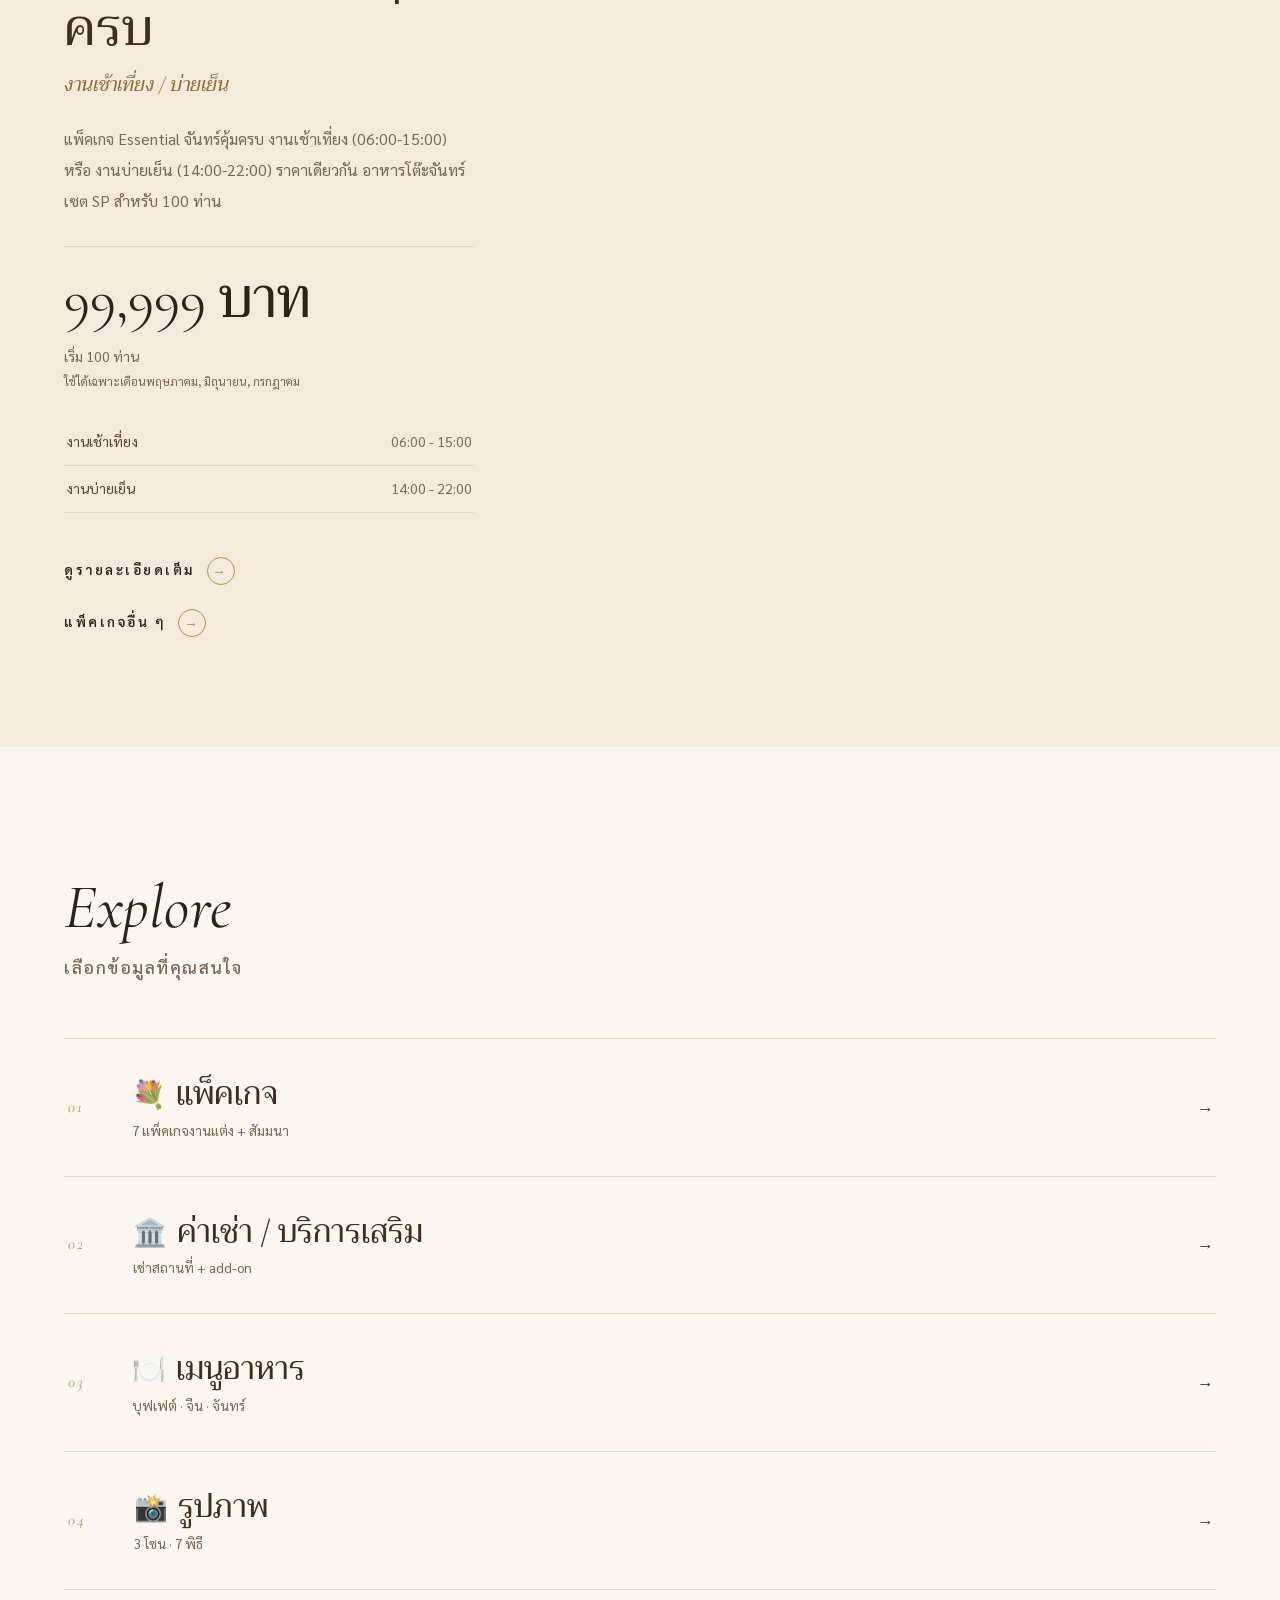
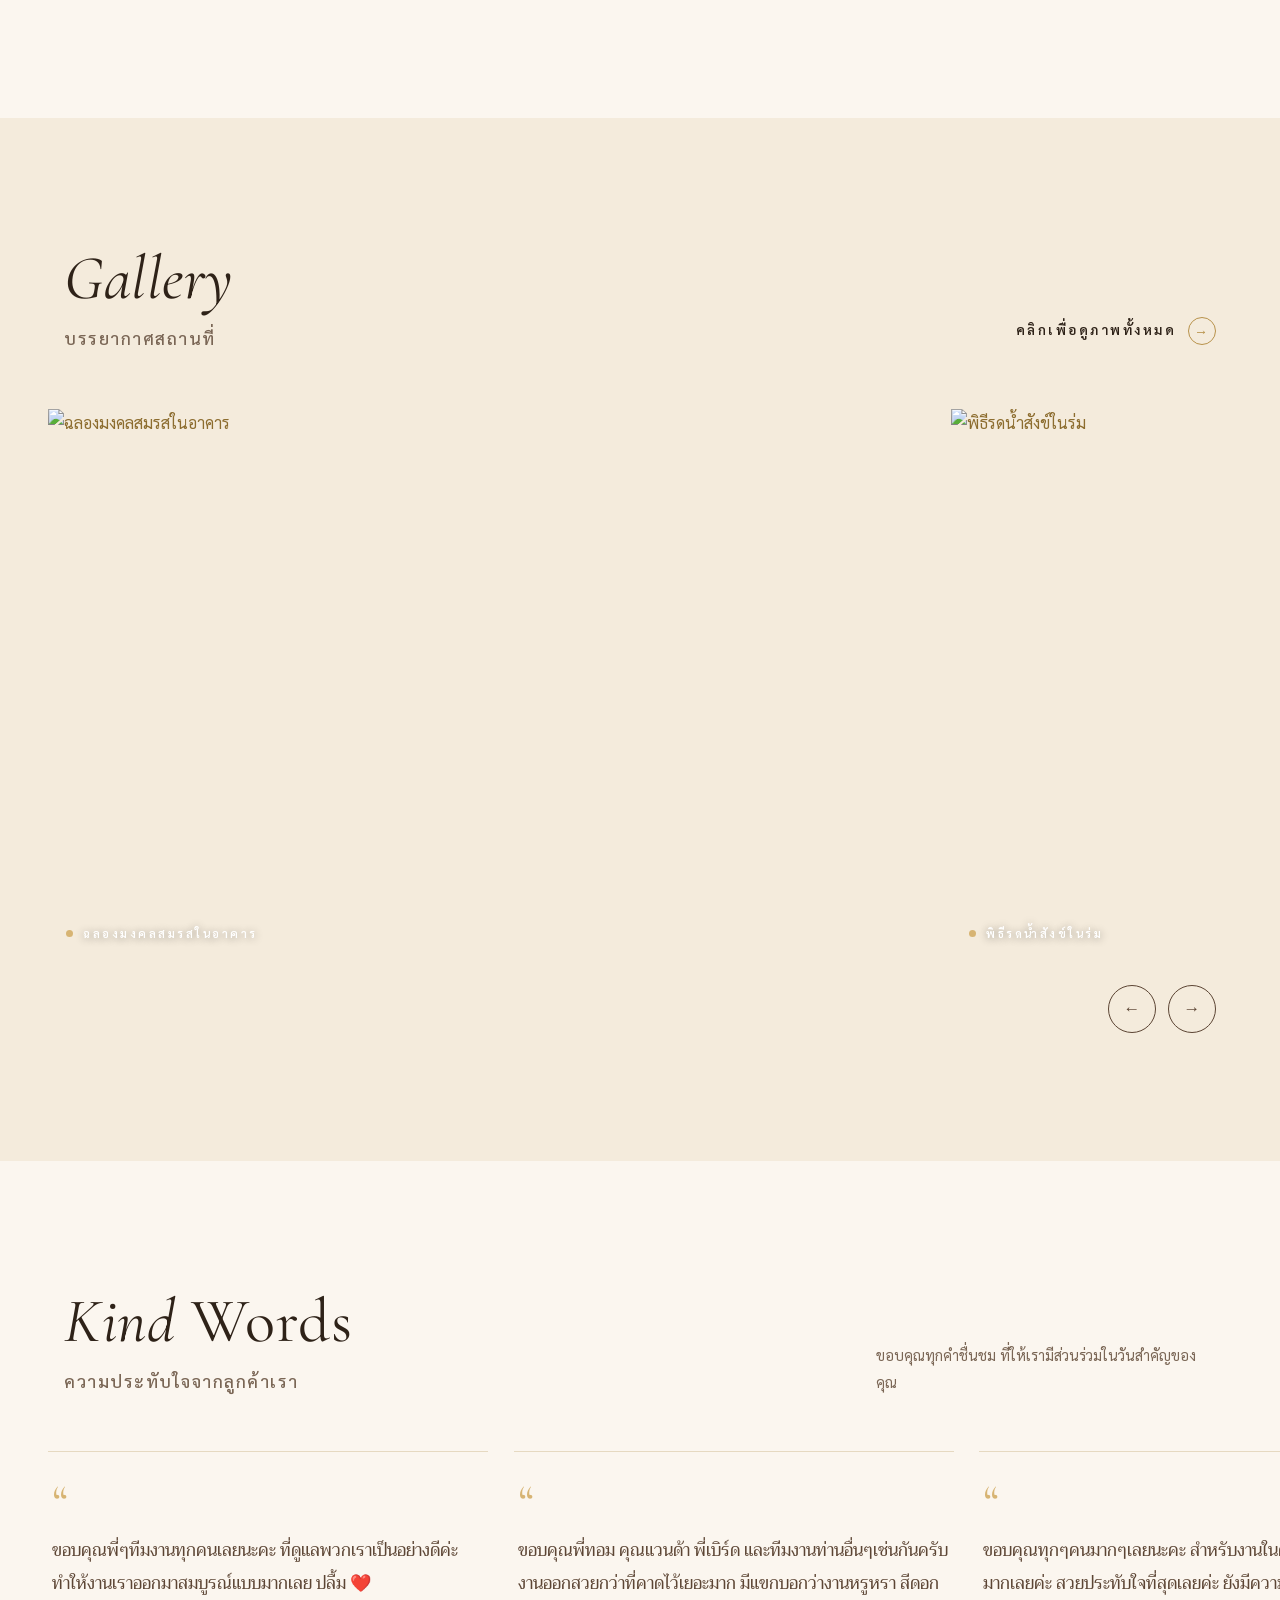
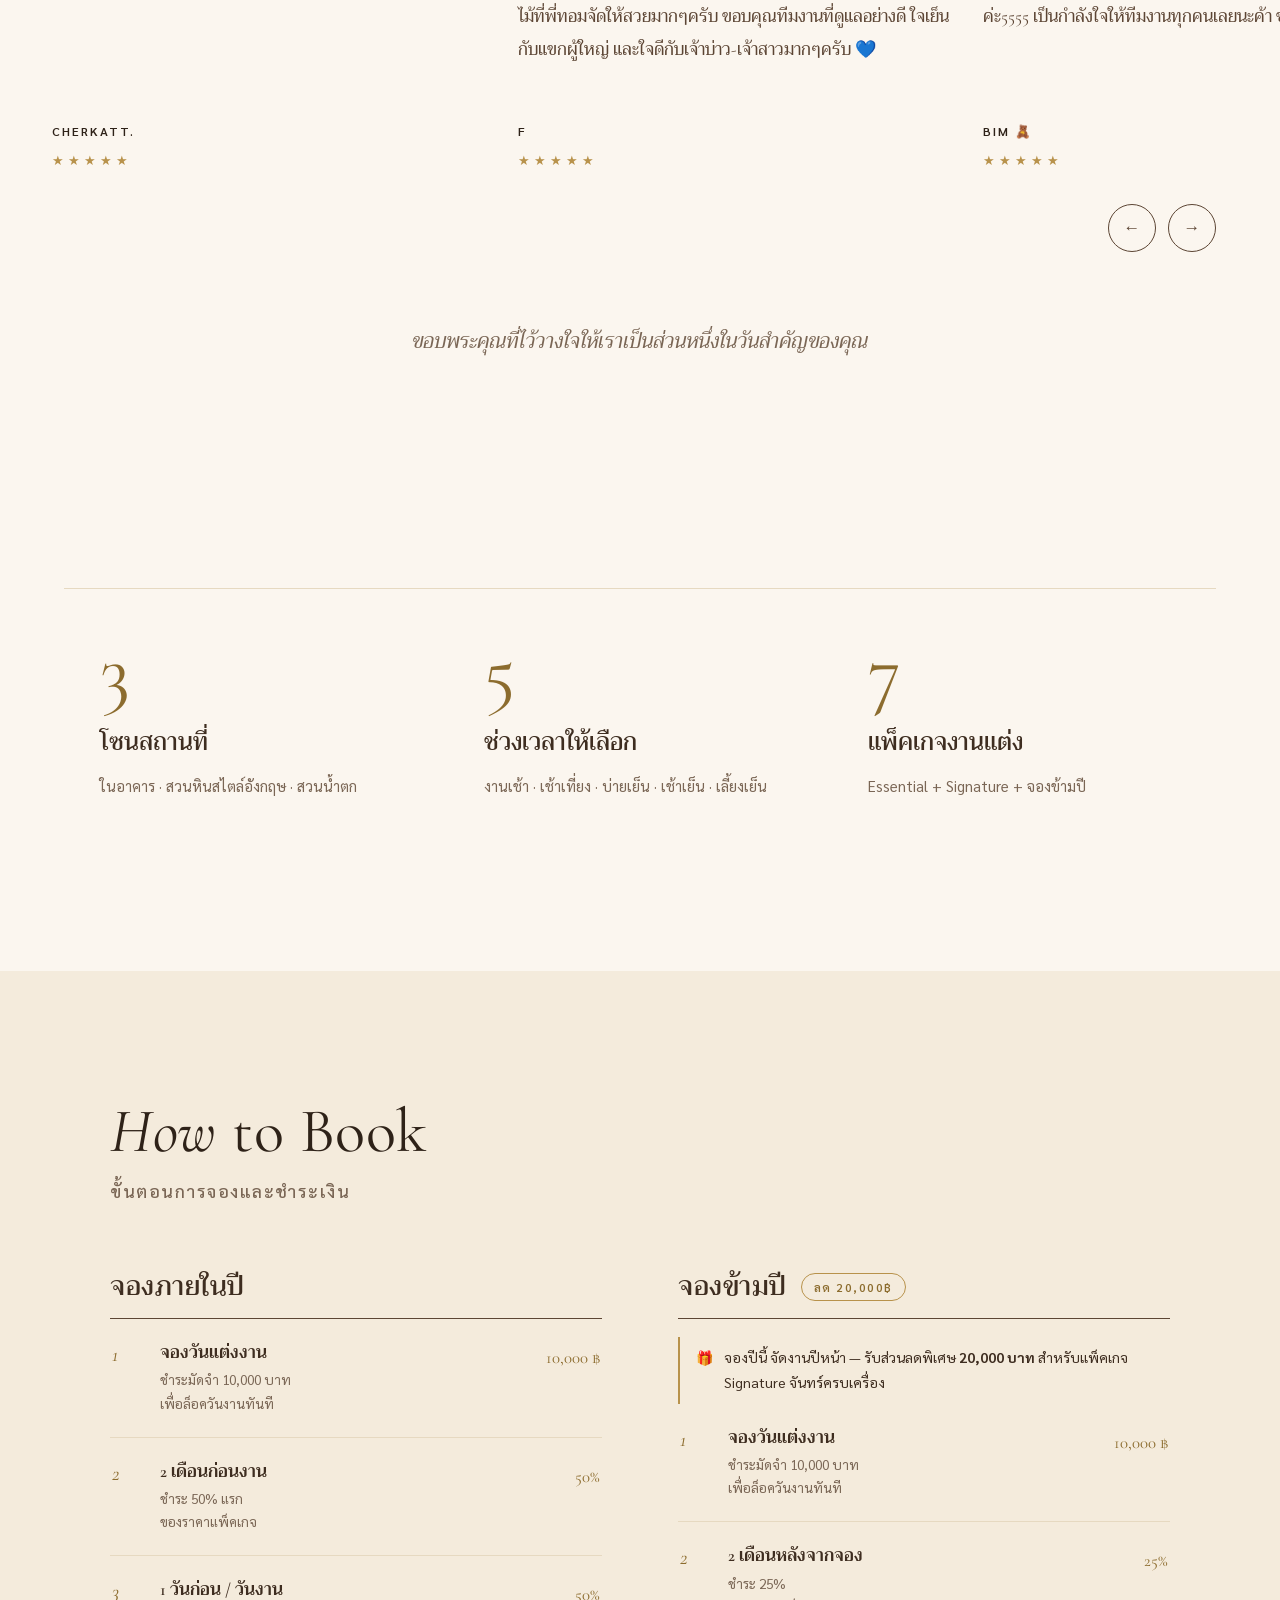
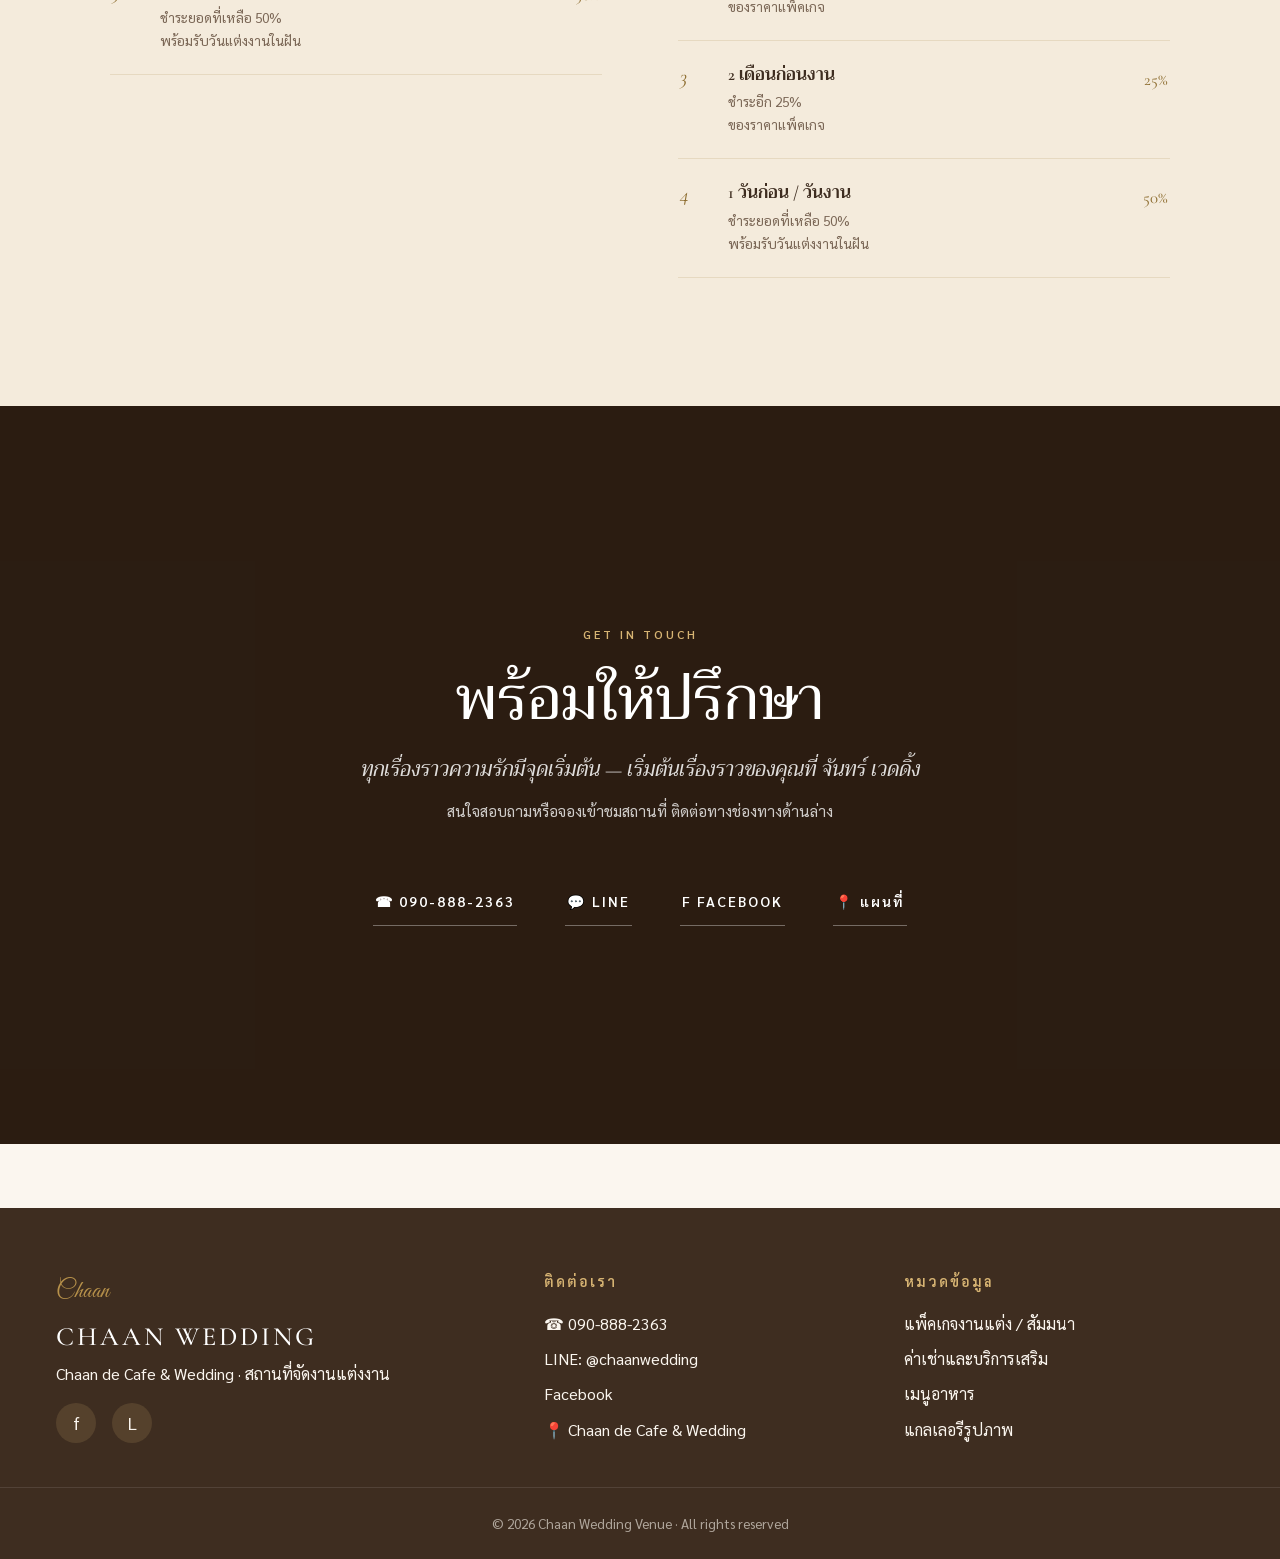
==== commit 6d0e7065: "feat: testimonials section (11 reviews in data.json) + packages page editorial theme" ====
--- a/index.html
+++ b/index.html
@@ -474,6 +474,79 @@
     transition: background 0.3s ease, color 0.3s ease;
   }
   .gal__btn:hover { background: var(--color-brown); color: #fff; }
+
+  /* ─── TESTIMONIALS — quote slider ─── */
+  .tm { padding: clamp(80px, 10vw, 140px) 0 clamp(60px, 8vw, 100px); }
+  .tm__head {
+    max-width: 1500px;
+    margin: 0 auto;
+    display: flex;
+    flex-wrap: wrap;
+    align-items: flex-end;
+    justify-content: space-between;
+    gap: 20px;
+    padding: 0 clamp(20px, 5vw, 64px) clamp(36px, 5vw, 56px);
+  }
+  .tm__sub {
+    font-size: 0.92rem;
+    color: var(--color-text-muted);
+    line-height: 1.8;
+    max-width: 340px;
+    margin: 0;
+  }
+  .tm__track {
+    display: flex;
+    align-items: stretch;
+    gap: clamp(14px, 2vw, 28px);
+    overflow-x: auto;
+    scroll-snap-type: x mandatory;
+    padding: 0 clamp(16px, 4vw, 48px);
+    -webkit-overflow-scrolling: touch;
+    scrollbar-width: none;
+  }
+  .tm__track::-webkit-scrollbar { display: none; }
+  .tm__card {
+    flex: 0 0 min(82vw, 440px);
+    scroll-snap-align: center;
+    margin: 0;
+    border-top: 1px solid var(--color-line);
+    padding: clamp(24px, 3vw, 36px) 4px 8px;
+    display: flex;
+    flex-direction: column;
+  }
+  .tm__mark {
+    font-family: var(--font-serif);
+    font-size: 3rem;
+    line-height: 0.6;
+    color: var(--color-gold-light);
+    margin-bottom: 18px;
+  }
+  .tm__text {
+    font-family: var(--font-serif);
+    font-size: 1.08rem;
+    line-height: 1.9;
+    color: var(--color-brown);
+    margin: 0 0 22px;
+    flex: 1;
+  }
+  .tm__name {
+    font-size: 0.78rem;
+    font-weight: 600;
+    letter-spacing: 2px;
+    text-transform: uppercase;
+    color: var(--color-text);
+  }
+  .tm__stars { color: var(--color-gold); font-size: 0.8rem; letter-spacing: 4px; margin-top: 6px; }
+  .tm__closing {
+    max-width: 1500px;
+    margin: 0 auto;
+    padding: clamp(44px, 6vw, 72px) clamp(20px, 5vw, 64px) 0;
+    font-family: var(--font-serif);
+    font-style: italic;
+    font-size: clamp(1.05rem, 2vw, 1.3rem);
+    color: var(--color-text-muted);
+    text-align: center;
+  }
 
   /* ─── WHY — สถิติแบบ editorial บนพื้นเรียบ ─── */
   .why {
@@ -744,6 +817,23 @@
     <button class="gal__btn" id="galPrev" aria-label="ภาพก่อนหน้า">←</button>
     <button class="gal__btn" id="galNext" aria-label="ภาพถัดไป">→</button>
   </div>
+</section>
+
+<!-- TESTIMONIALS -->
+<section class="tm" id="testimonialSection" style="display:none;">
+  <div class="tm__head reveal">
+    <div>
+      <h2 class="dhead__en"><em>Kind</em> Words</h2>
+      <p class="dhead__th" id="tmHeading">ความประทับใจจากลูกค้าเรา</p>
+    </div>
+    <p class="tm__sub" id="tmSub"></p>
+  </div>
+  <div class="tm__track" id="tmTrack"></div>
+  <div class="gal__nav">
+    <button class="gal__btn" id="tmPrev" aria-label="รีวิวก่อนหน้า">←</button>
+    <button class="gal__btn" id="tmNext" aria-label="รีวิวถัดไป">→</button>
+  </div>
+  <p class="tm__closing reveal" id="tmClosing"></p>
 </section>
 
 <!-- WHY US -->
@@ -1074,6 +1164,32 @@
     track.closest('section').style.display = 'none';
   }
 
+  // ── Testimonials slider ──
+  const tmData = data.testimonials;
+  if (tmData?.items?.length) {
+    document.getElementById('testimonialSection').style.display = '';
+    if (tmData.heading) document.getElementById('tmHeading').textContent = tmData.heading;
+    if (tmData.subheading) document.getElementById('tmSub').textContent = tmData.subheading;
+    if (tmData.closing) document.getElementById('tmClosing').textContent = tmData.closing;
+    const tmTrack = document.getElementById('tmTrack');
+    tmTrack.innerHTML = tmData.items.map(t => `
+      <figure class="tm__card">
+        <span class="tm__mark" aria-hidden="true">“</span>
+        <blockquote class="tm__text">${CW.escape(t.text)}</blockquote>
+        <figcaption>
+          <div class="tm__name">${CW.escape(t.name)}</div>
+          <div class="tm__stars" aria-label="5 ดาว">★★★★★</div>
+        </figcaption>
+      </figure>
+    `).join('');
+    const tmStep = () => {
+      const card = tmTrack.querySelector('.tm__card');
+      return card ? card.getBoundingClientRect().width + 20 : 400;
+    };
+    document.getElementById('tmPrev').addEventListener('click', () => tmTrack.scrollBy({ left: -tmStep(), behavior: 'smooth' }));
+    document.getElementById('tmNext').addEventListener('click', () => tmTrack.scrollBy({ left: tmStep(), behavior: 'smooth' }));
+  }
+
   // ── Contact — พื้นหลังภาพจริงจาก gallery + ลิงก์ติดต่อเดิมทั้งหมด ──
   if (allPhotos.length > 0) {
     const bgPhoto = allPhotos[1] || allPhotos[0];
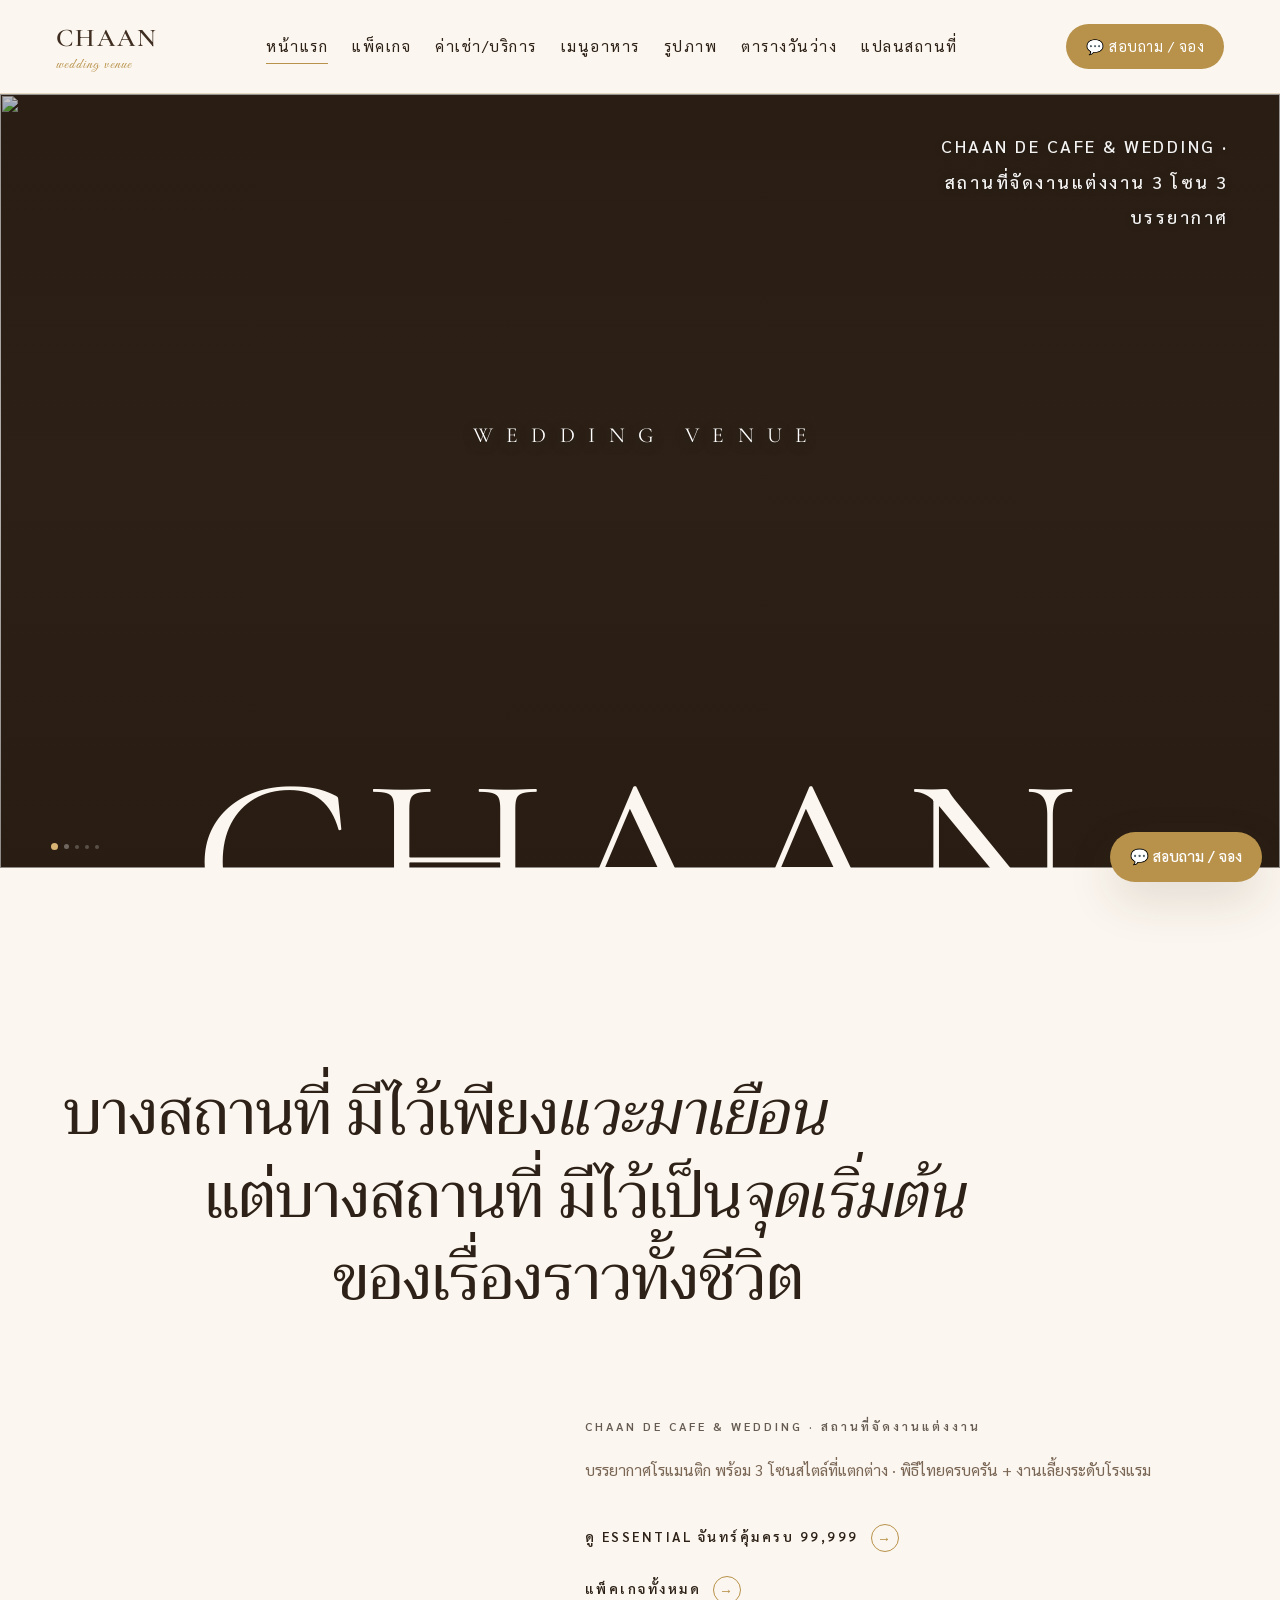
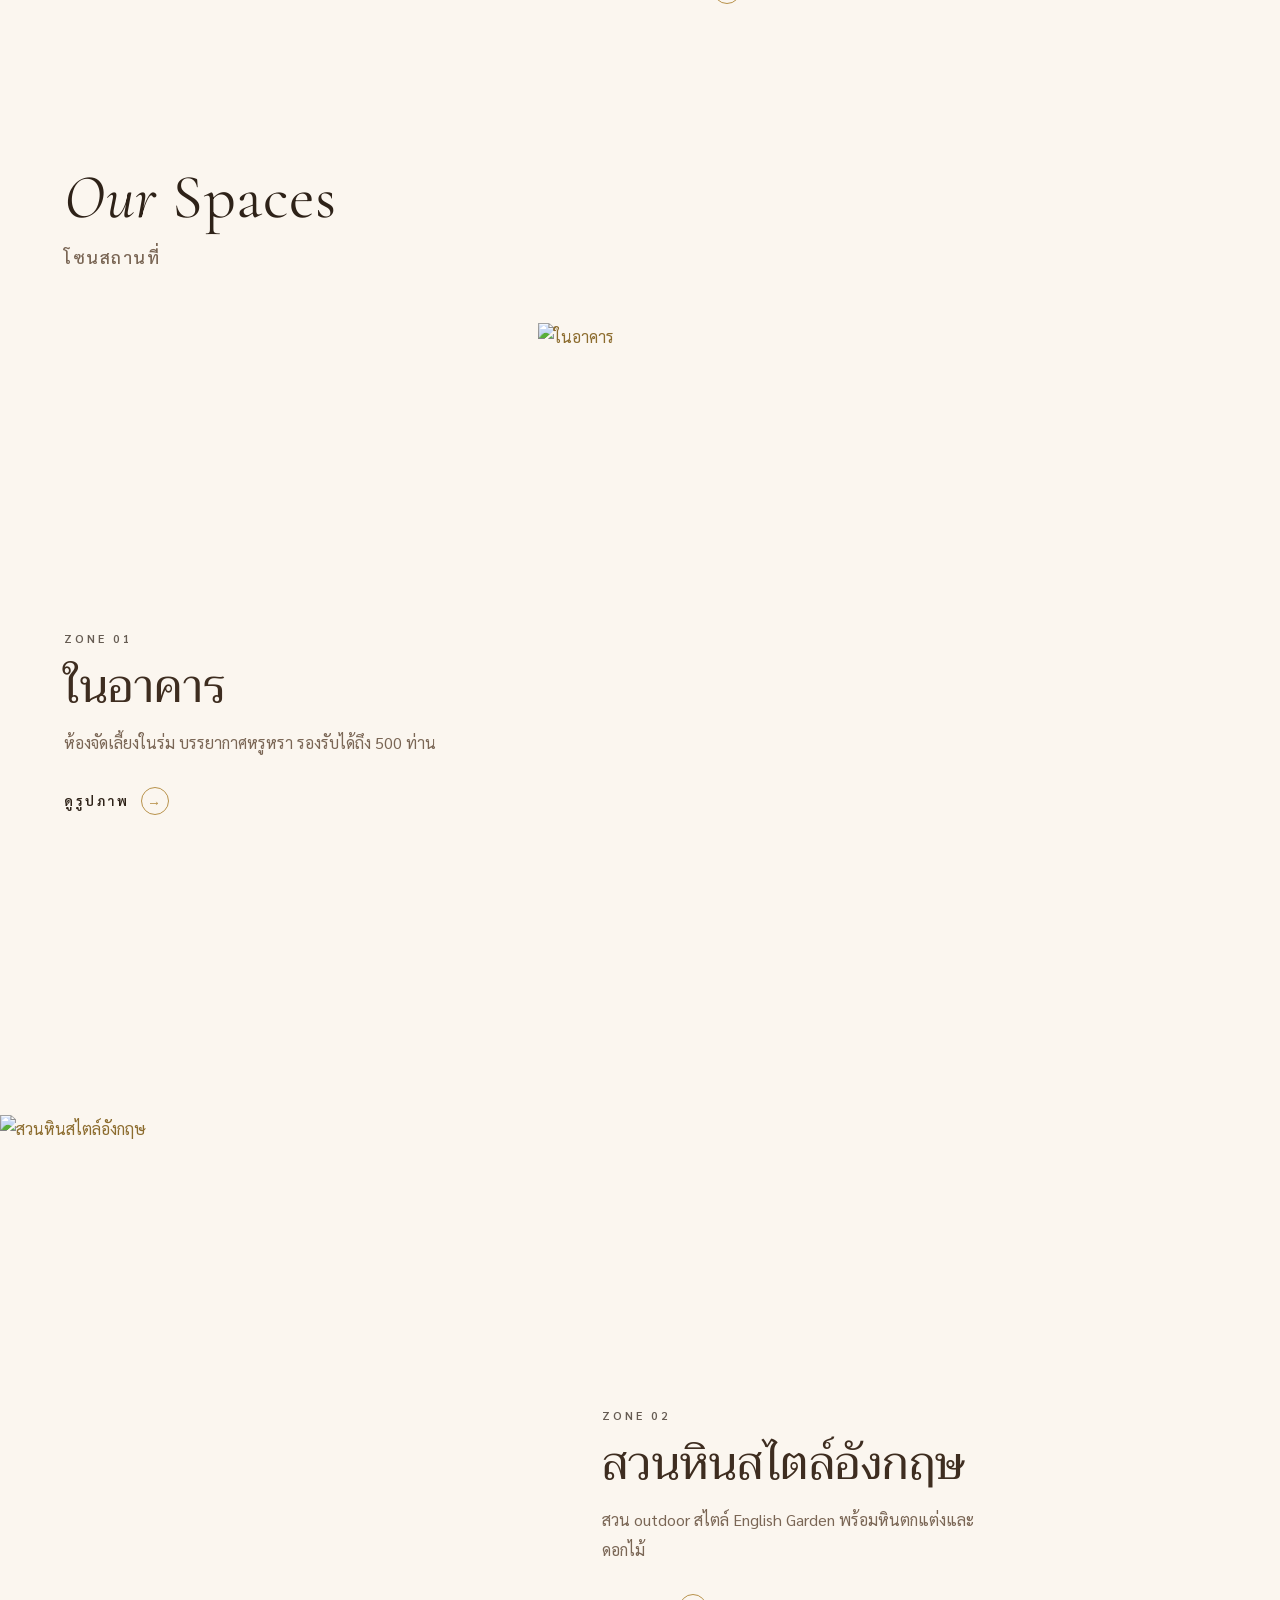
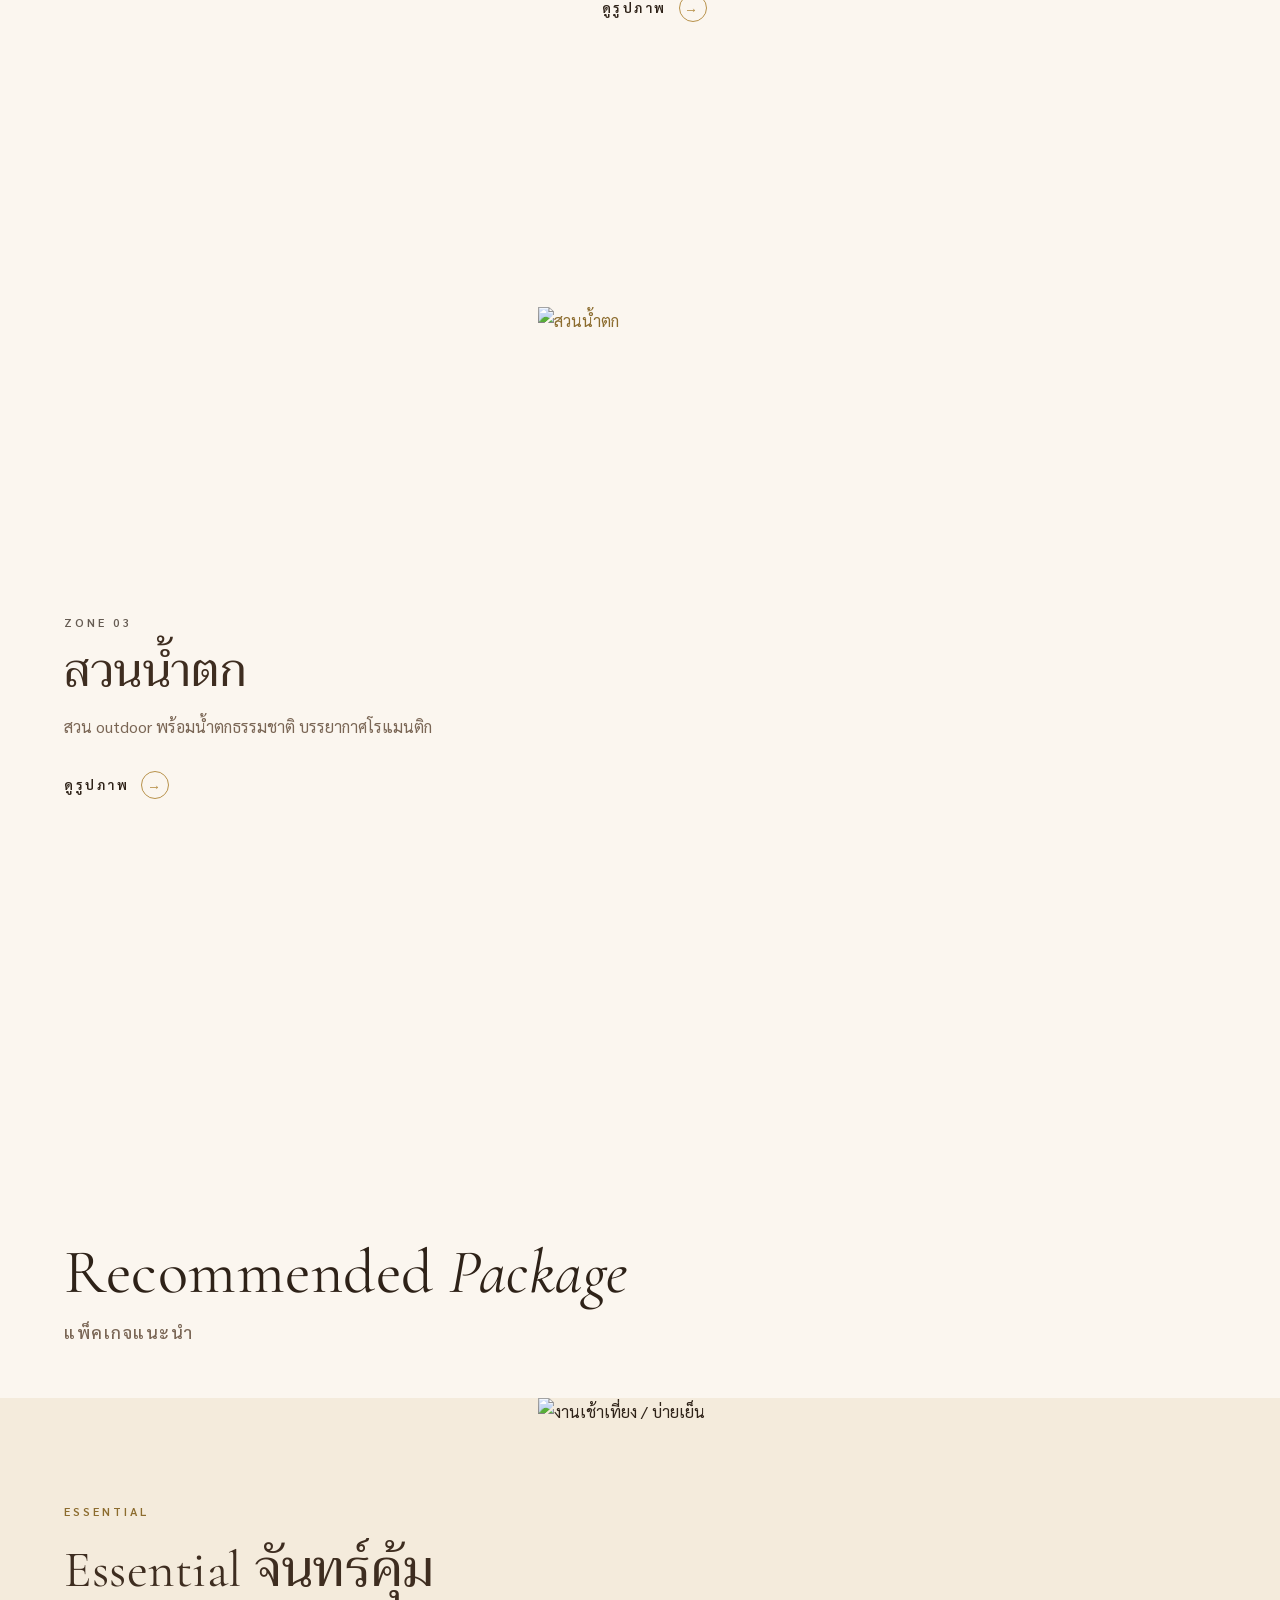
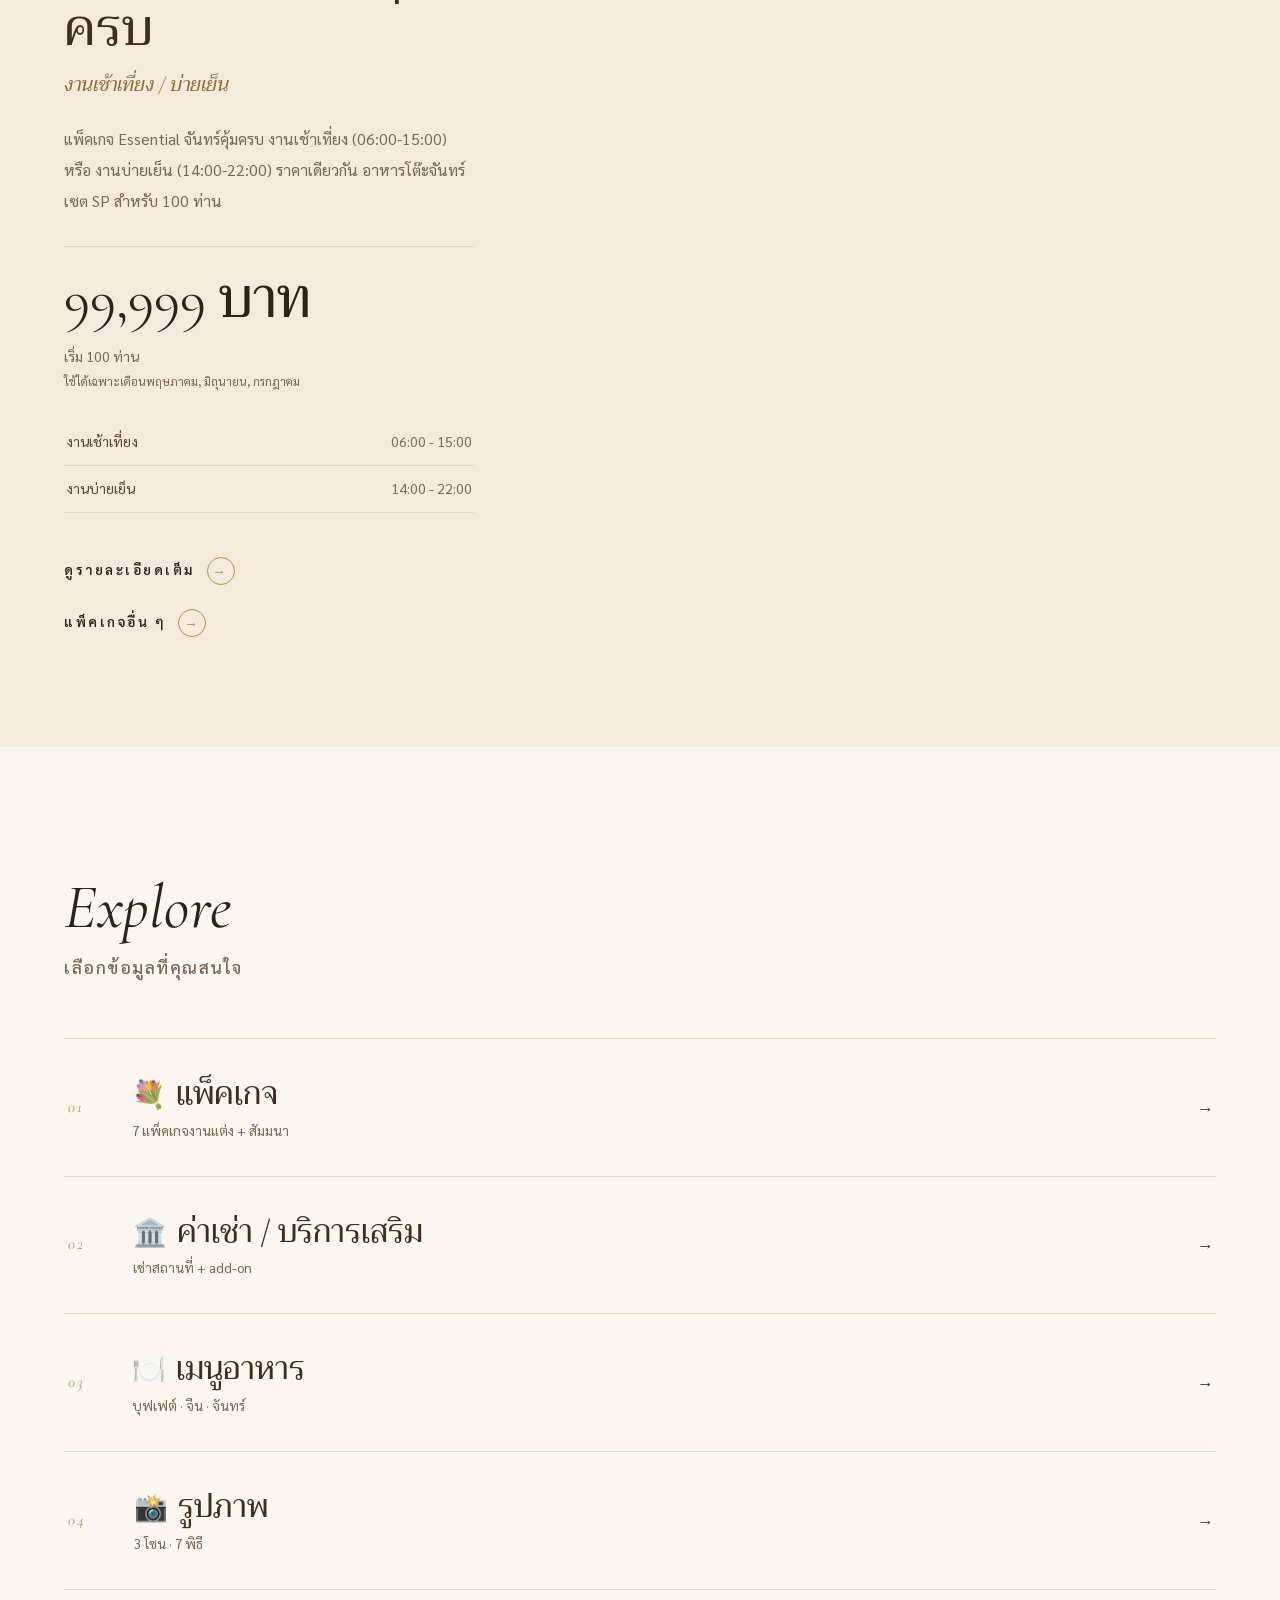
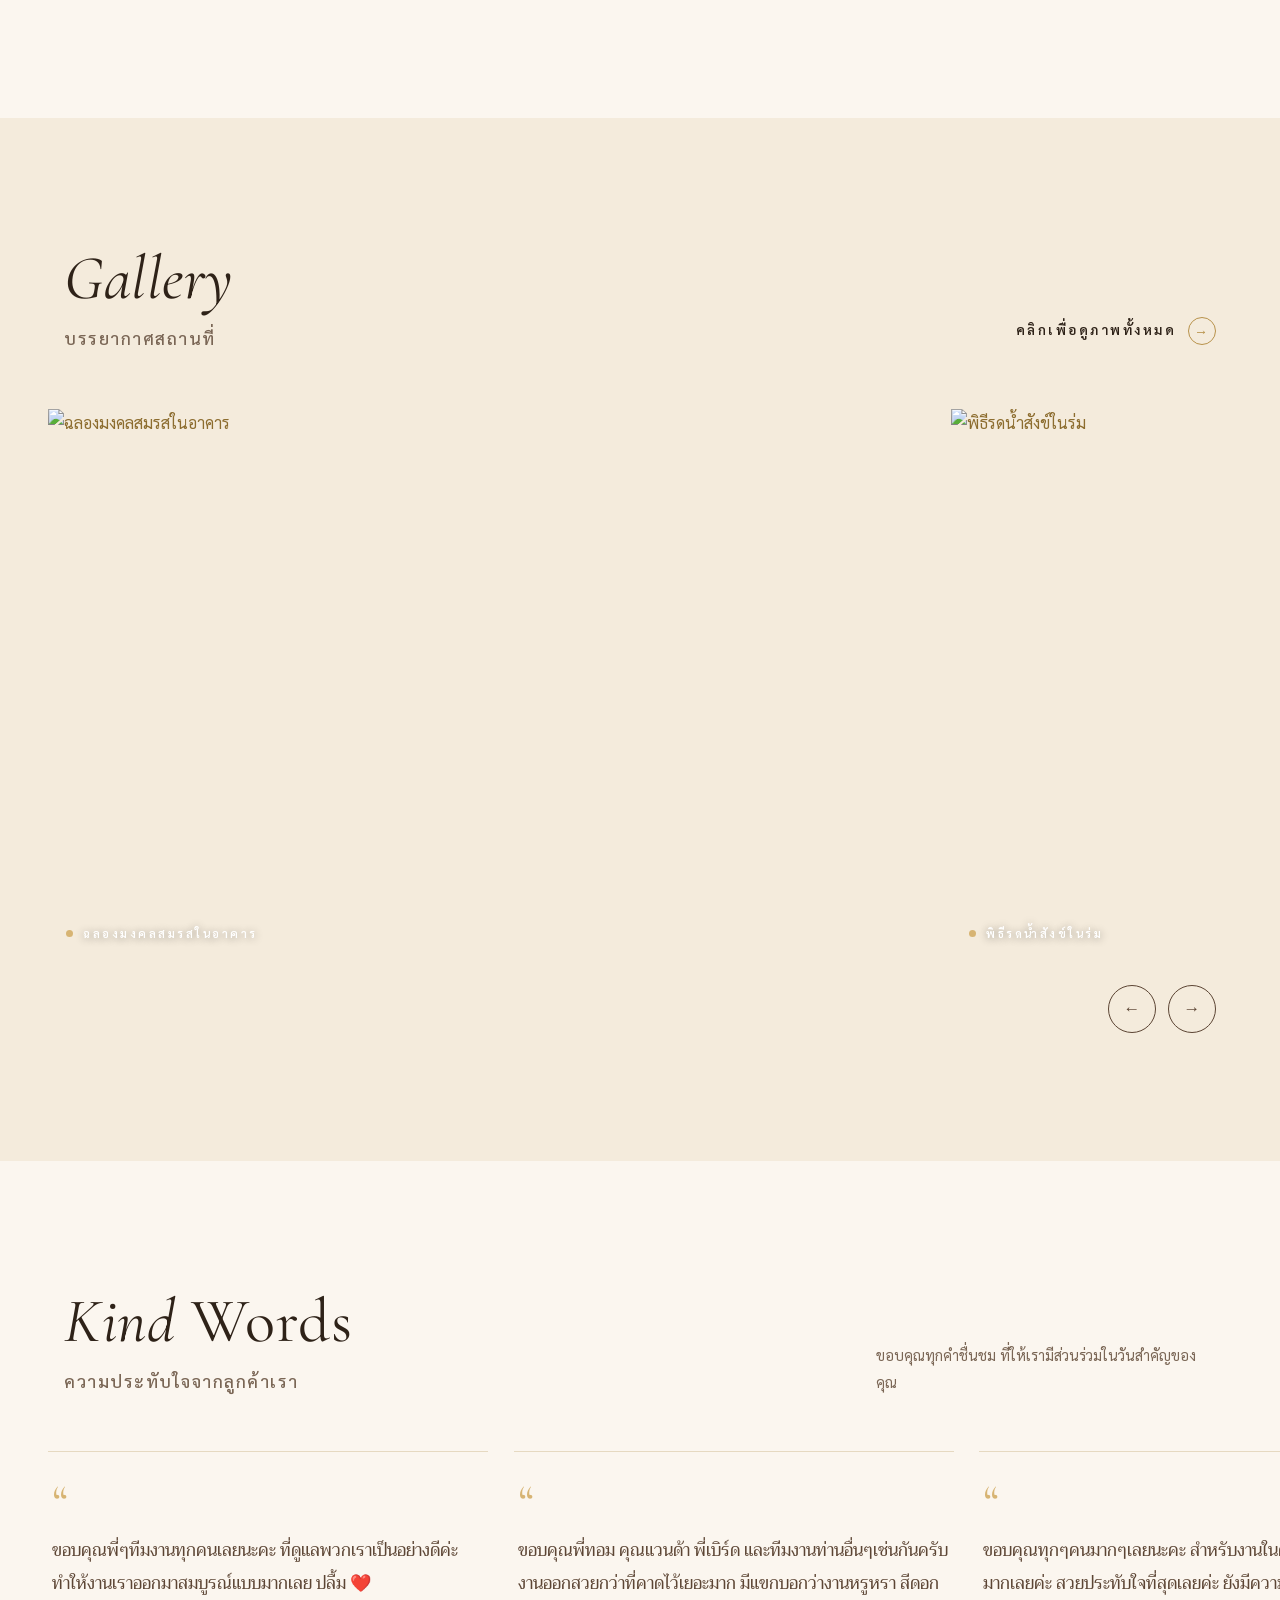
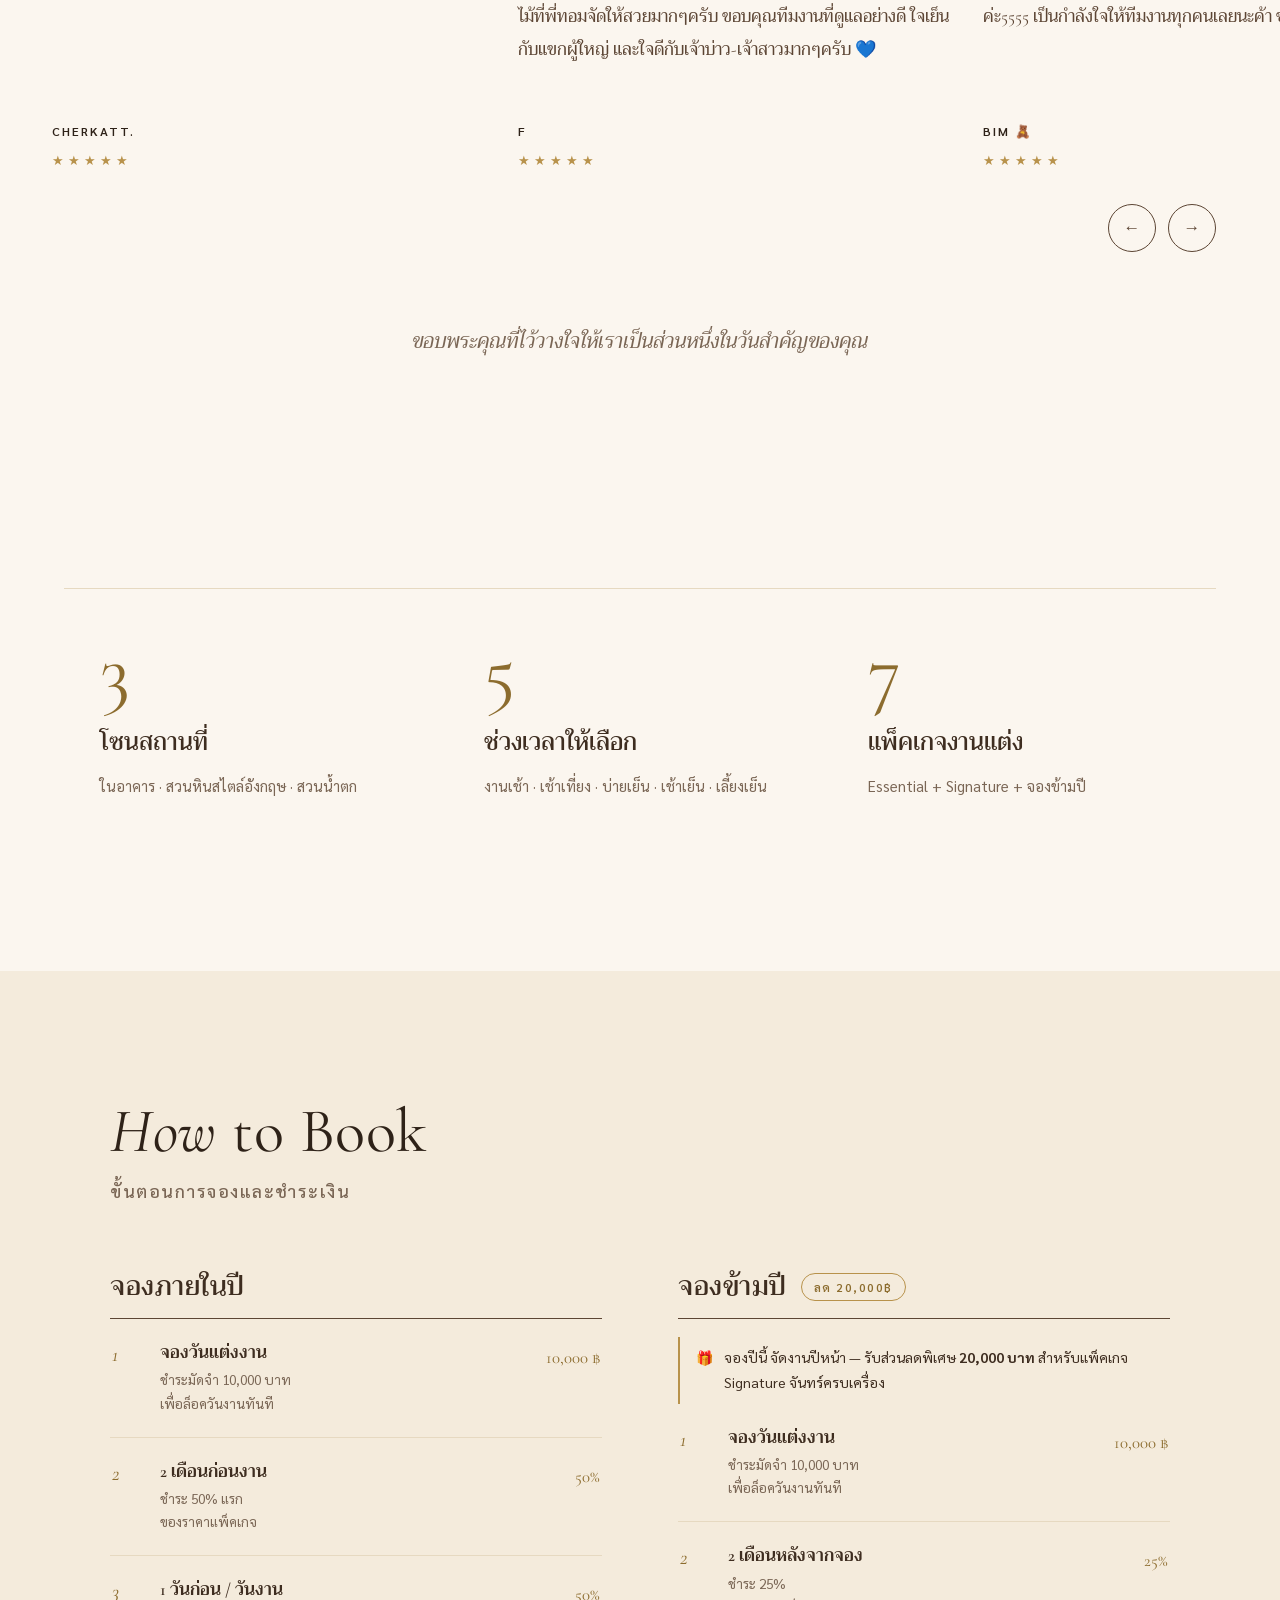
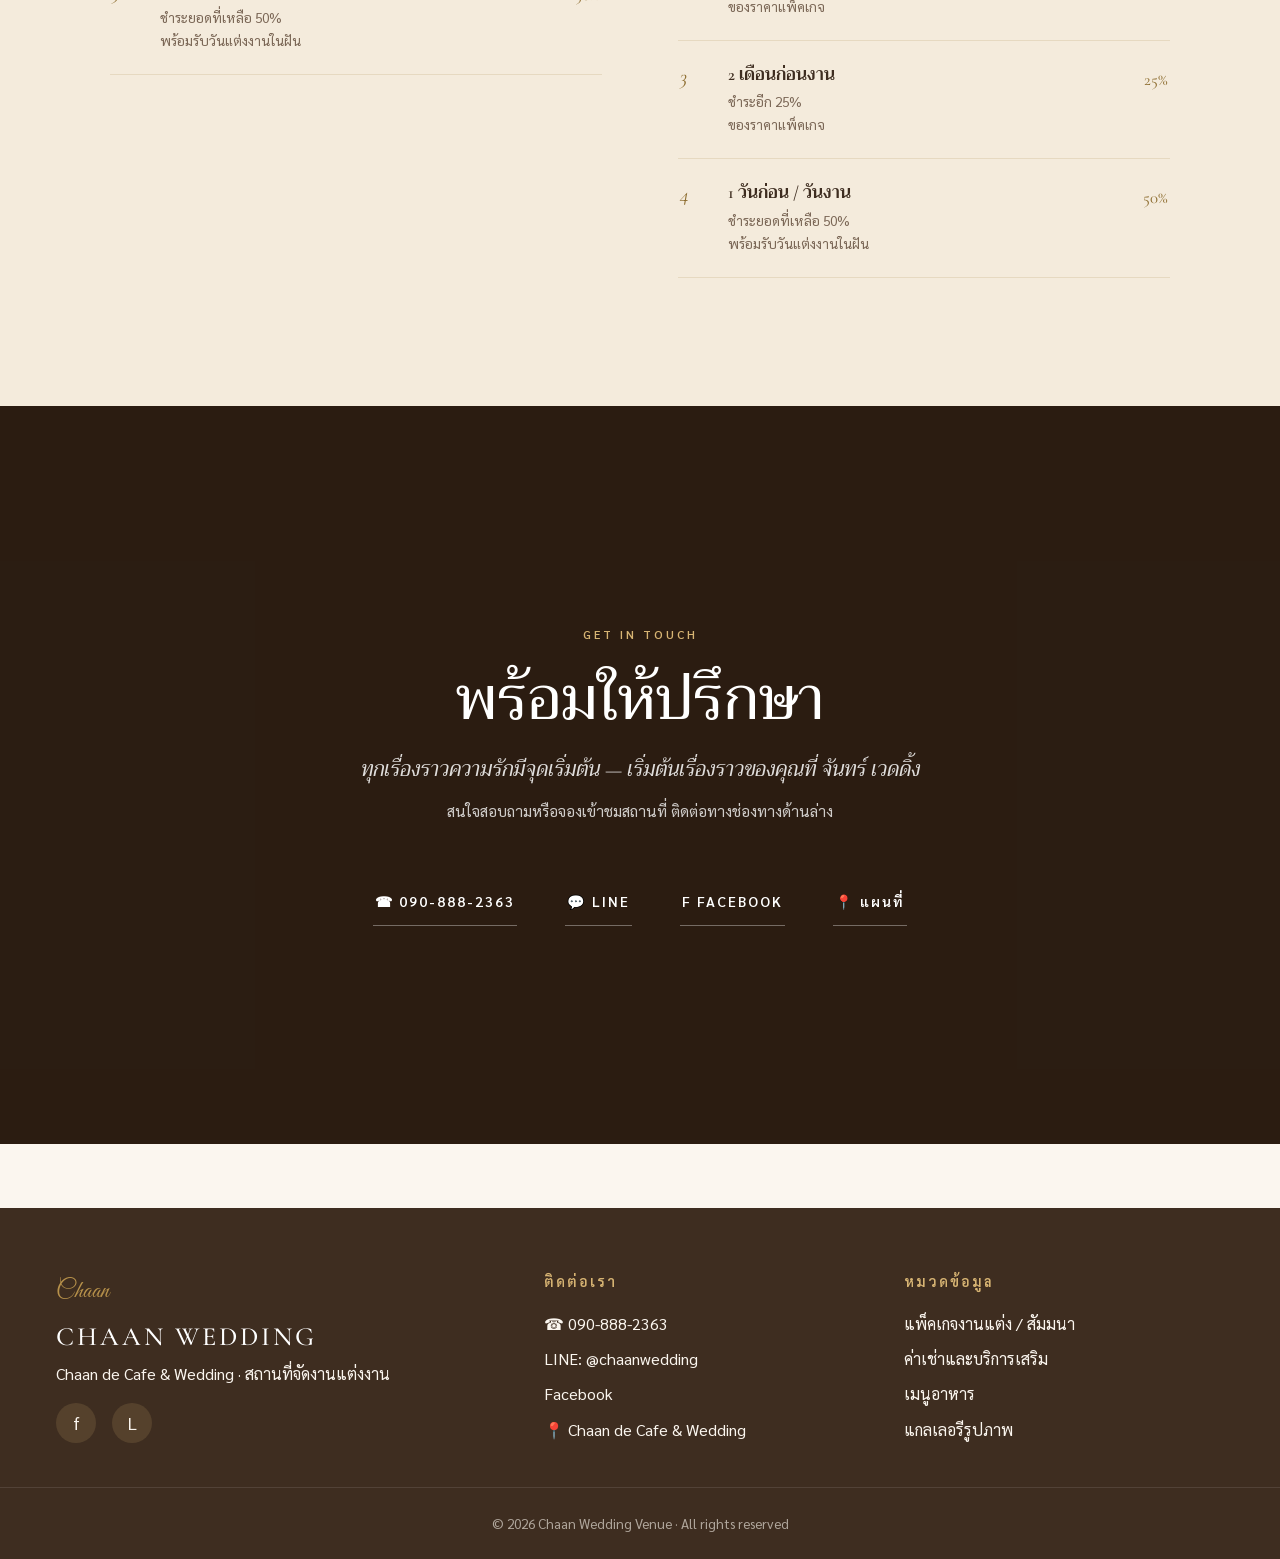
==== commit 0e026a4f: "feat: packages page Hillbrook treatment (PACKAGES wordmark hero, unboxed cards, one-row tier toggle)" ====
--- a/index.html
+++ b/index.html
@@ -8,7 +8,7 @@
 <link rel="preconnect" href="https://fonts.googleapis.com">
 <link rel="preconnect" href="https://fonts.gstatic.com" crossorigin>
 <link href="https://fonts.googleapis.com/css2?family=Cormorant+Garamond:ital,wght@0,400;0,500;0,600;1,400;1,500&family=Great+Vibes&family=Sarabun:wght@300;400;500;600&family=Trirong:ital,wght@0,400;0,500;0,600;1,400&display=swap" rel="stylesheet">
-<link rel="stylesheet" href="./css/style.css?v=20260612a">
+<link rel="stylesheet" href="./css/style.css?v=20260612b">
 <style>
   /* ================================================================
      Homepage — Hillbrook-style editorial redesign (มิ.ย. 2026 รอบ 4)
@@ -959,7 +959,7 @@
 
 <div id="footer-mount"></div>
 
-<script src="./js/common.js?v=20260612a"></script>
+<script src="./js/common.js?v=20260612b"></script>
 <script>
 (async function() {
   const data = await CW.mountChrome('home');
--- a/css/style.css
+++ b/css/style.css
@@ -1278,34 +1278,37 @@
   left: 0; right: 0; bottom: 0;
   z-index: 70;
   display: flex;
-  background: rgba(255, 252, 247, 0.97);
-  backdrop-filter: blur(10px);
+  background: rgba(251, 246, 239, 0.96);
+  backdrop-filter: blur(12px);
   border-top: 1px solid var(--color-line);
-  box-shadow: 0 -4px 18px rgba(60, 38, 16, 0.10);
-  padding: 8px 10px calc(8px + env(safe-area-inset-bottom));
-  gap: 8px;
+  padding: 0 0 env(safe-area-inset-bottom);
+  gap: 0;
 }
 .cta-bar a {
   flex: 1;
   display: flex;
-  flex-direction: column;
   align-items: center;
   justify-content: center;
-  gap: 2px;
-  min-height: 50px;
-  border-radius: var(--radius-md);
+  gap: 8px;
+  min-height: 54px;
+  border-radius: 0;
   font-size: 0.78rem;
+  font-weight: 600;
+  letter-spacing: 1.5px;
+  text-transform: uppercase;
   color: var(--color-brown-dark);
-  background: var(--color-cream-warm);
+  background: transparent;
+  border-left: 1px solid var(--color-line);
   line-height: 1.2;
   text-align: center;
 }
-.cta-bar a .ico { font-size: 1.05rem; line-height: 1; }
+.cta-bar a:first-child { border-left: none; }
+.cta-bar a .ico { font-size: 1rem; line-height: 1; }
 .cta-bar a.cta-bar__primary {
-  background: var(--color-gold);
-  color: #fff;
-}
-body.has-cta-bar { padding-bottom: 74px; }
+  background: transparent;
+  color: var(--color-gold-dark);
+}
+body.has-cta-bar { padding-bottom: 56px; }
 @media (min-width: 900px) {
   .cta-bar { display: none; }
   body.has-cta-bar { padding-bottom: 0; }
